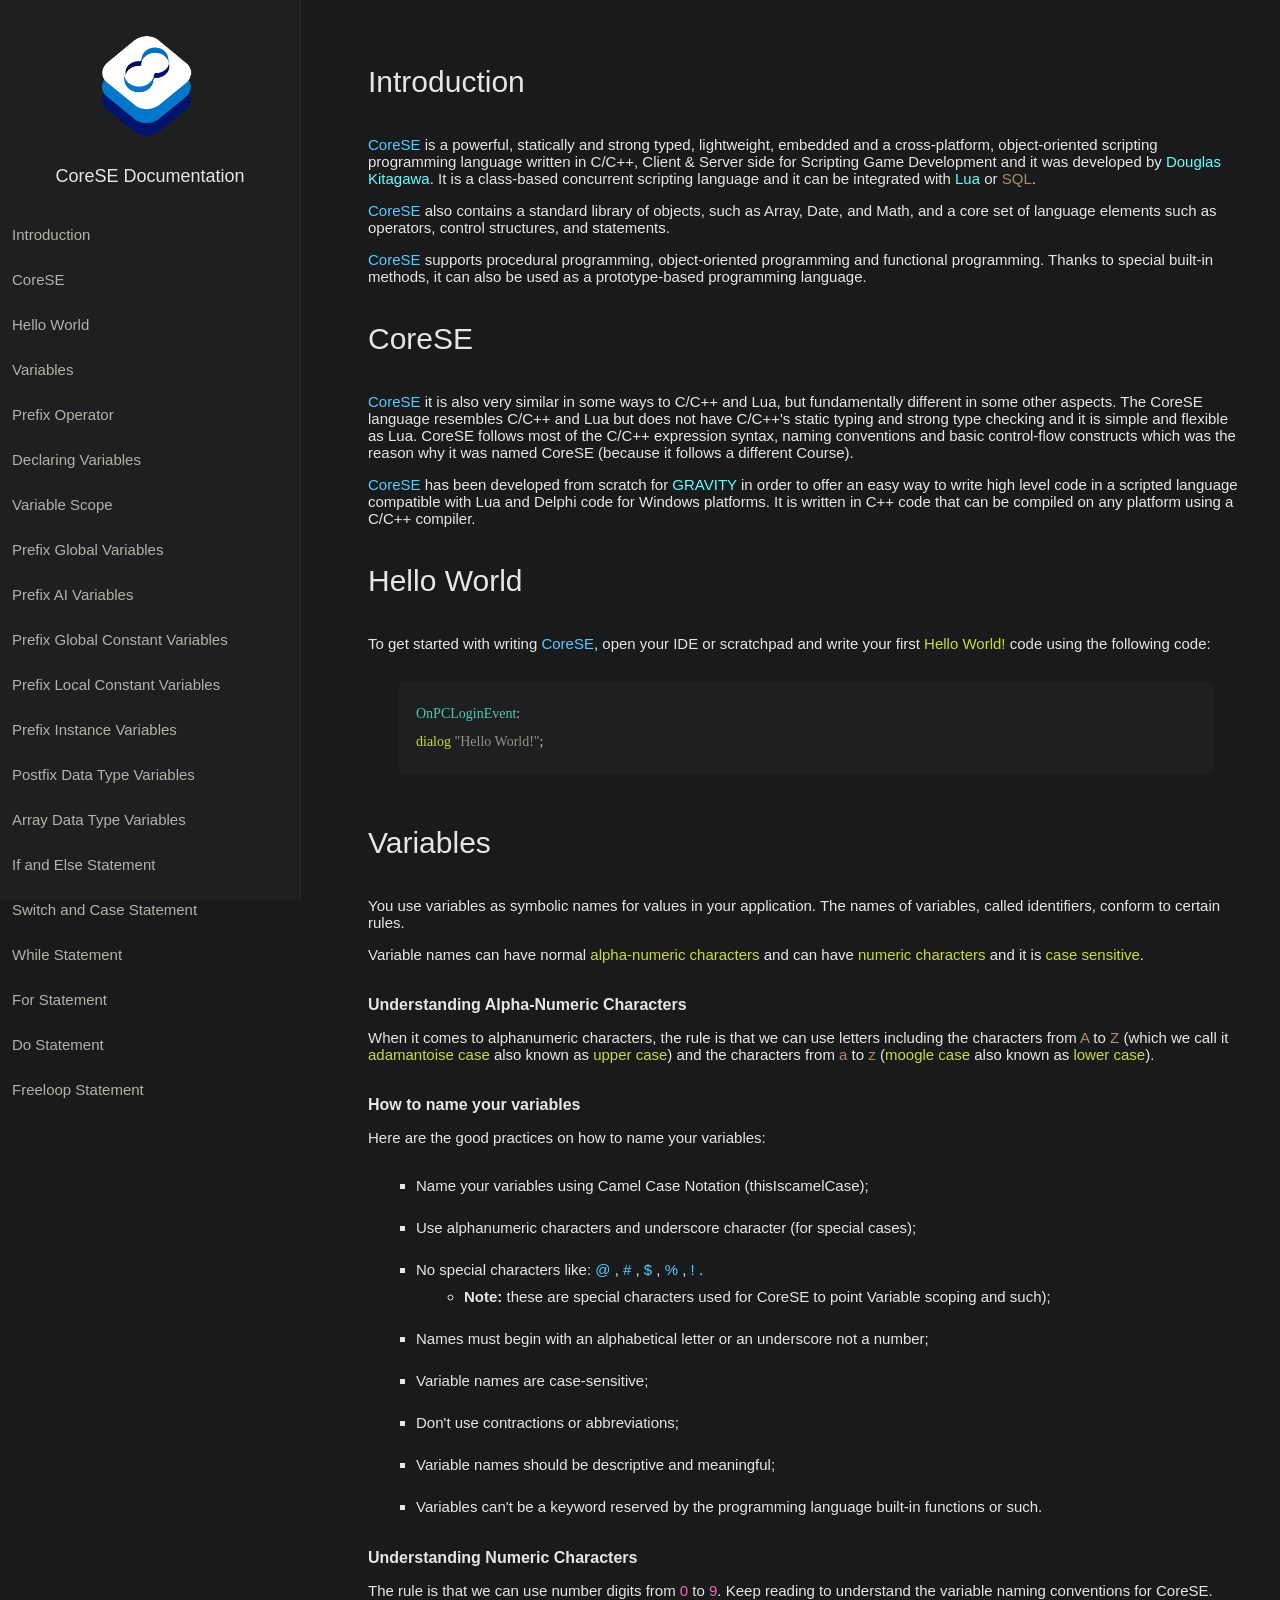
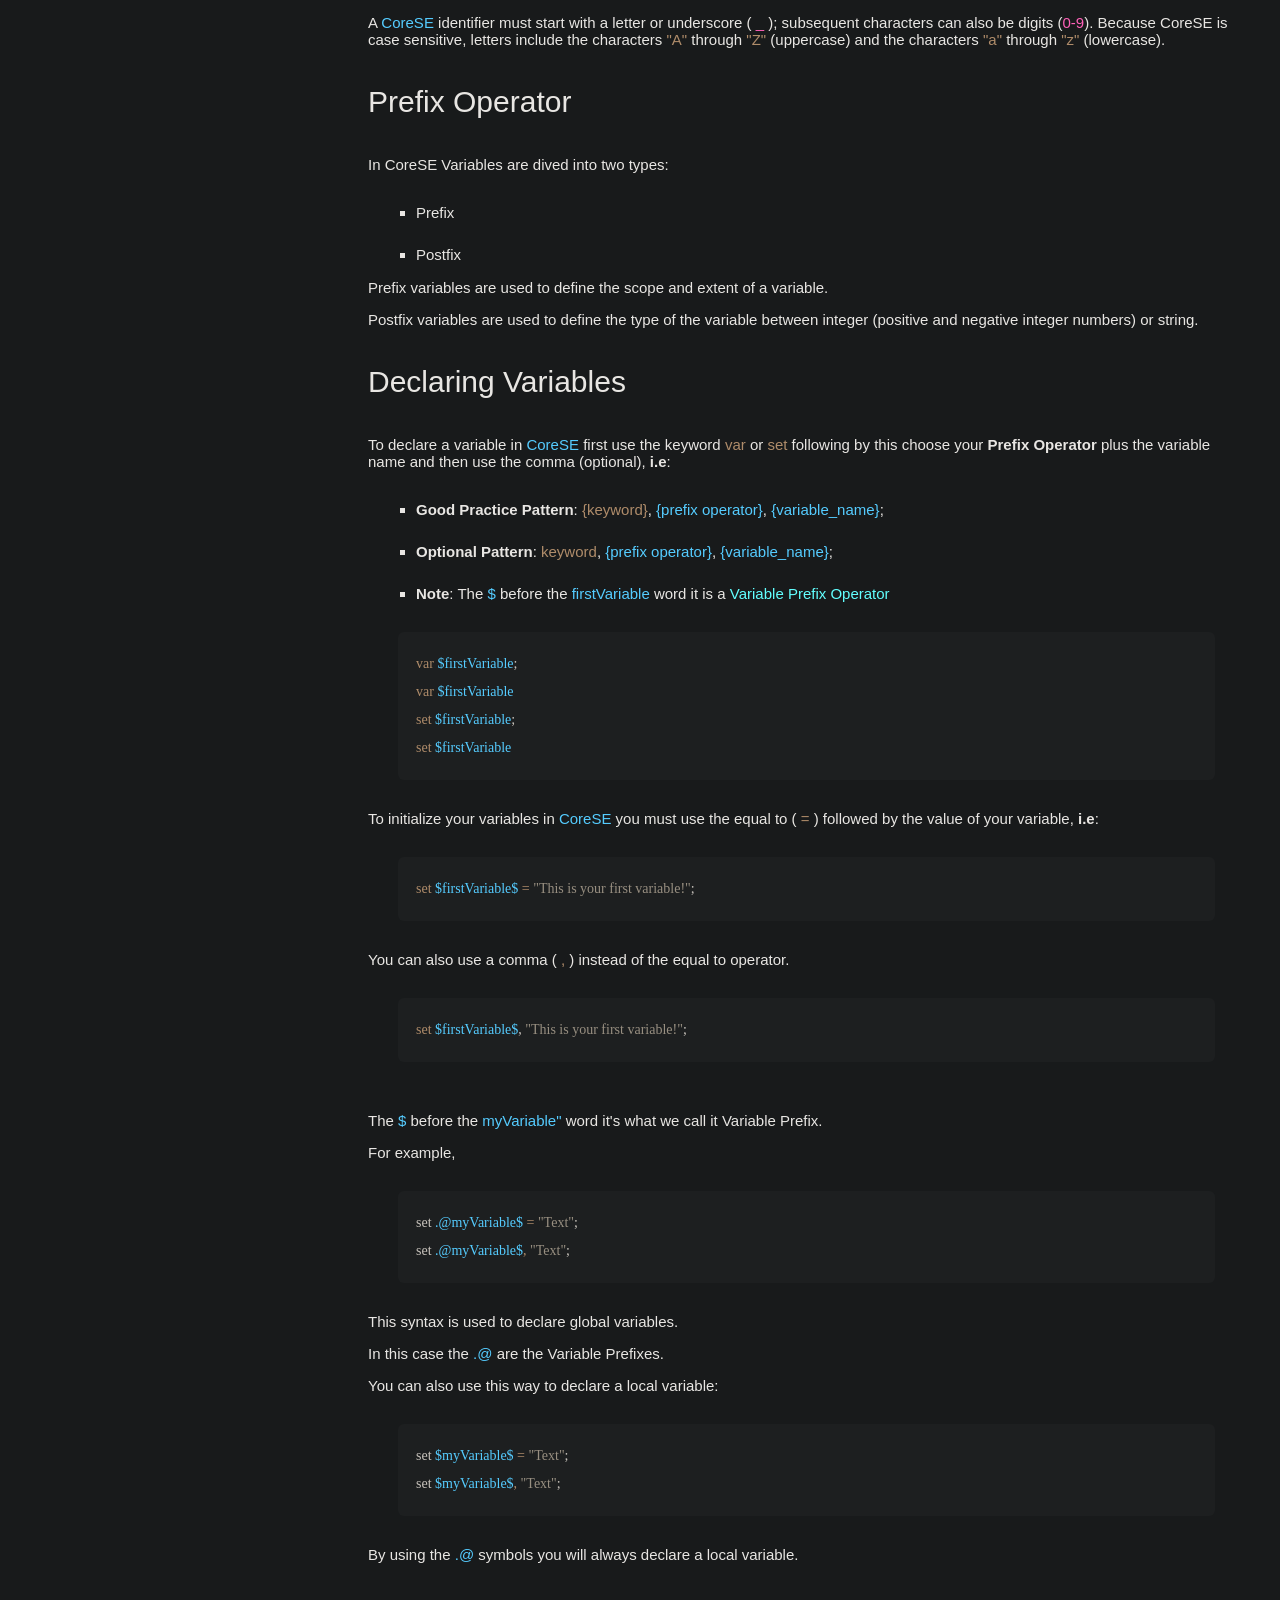
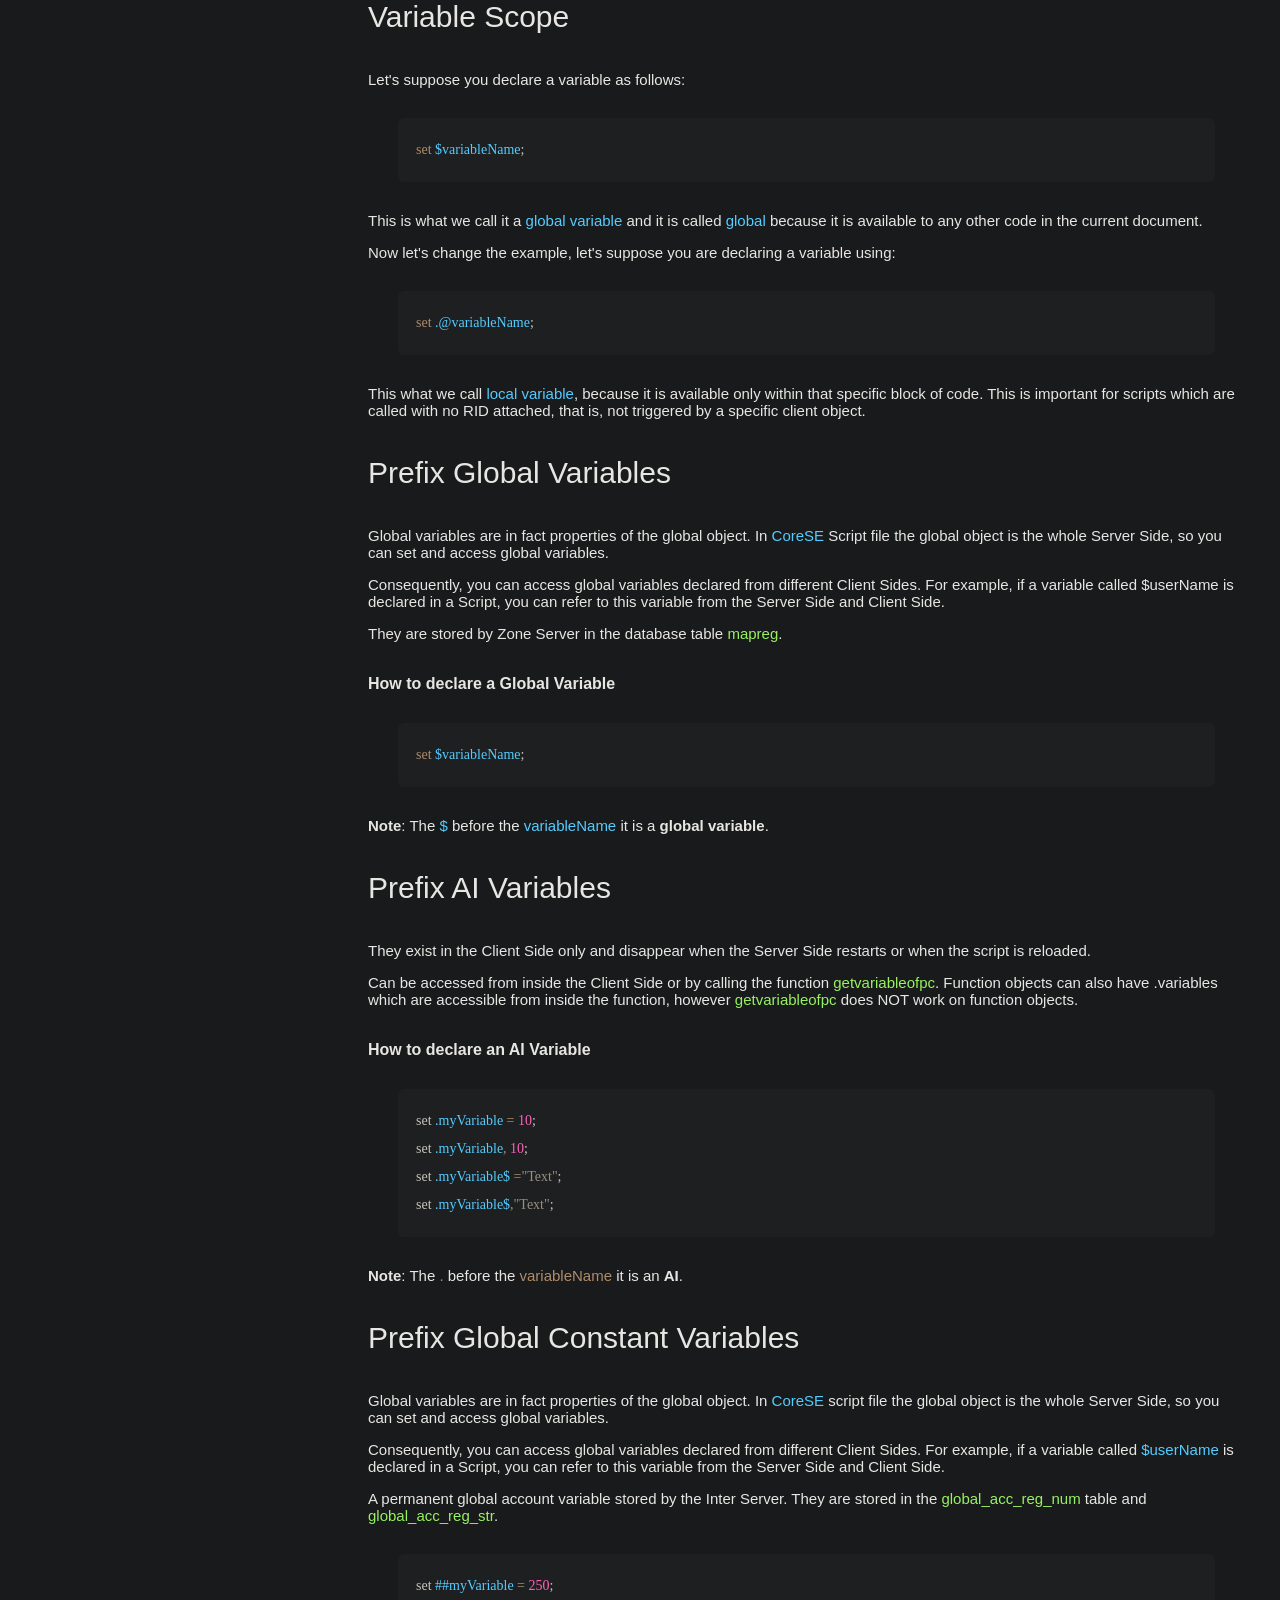
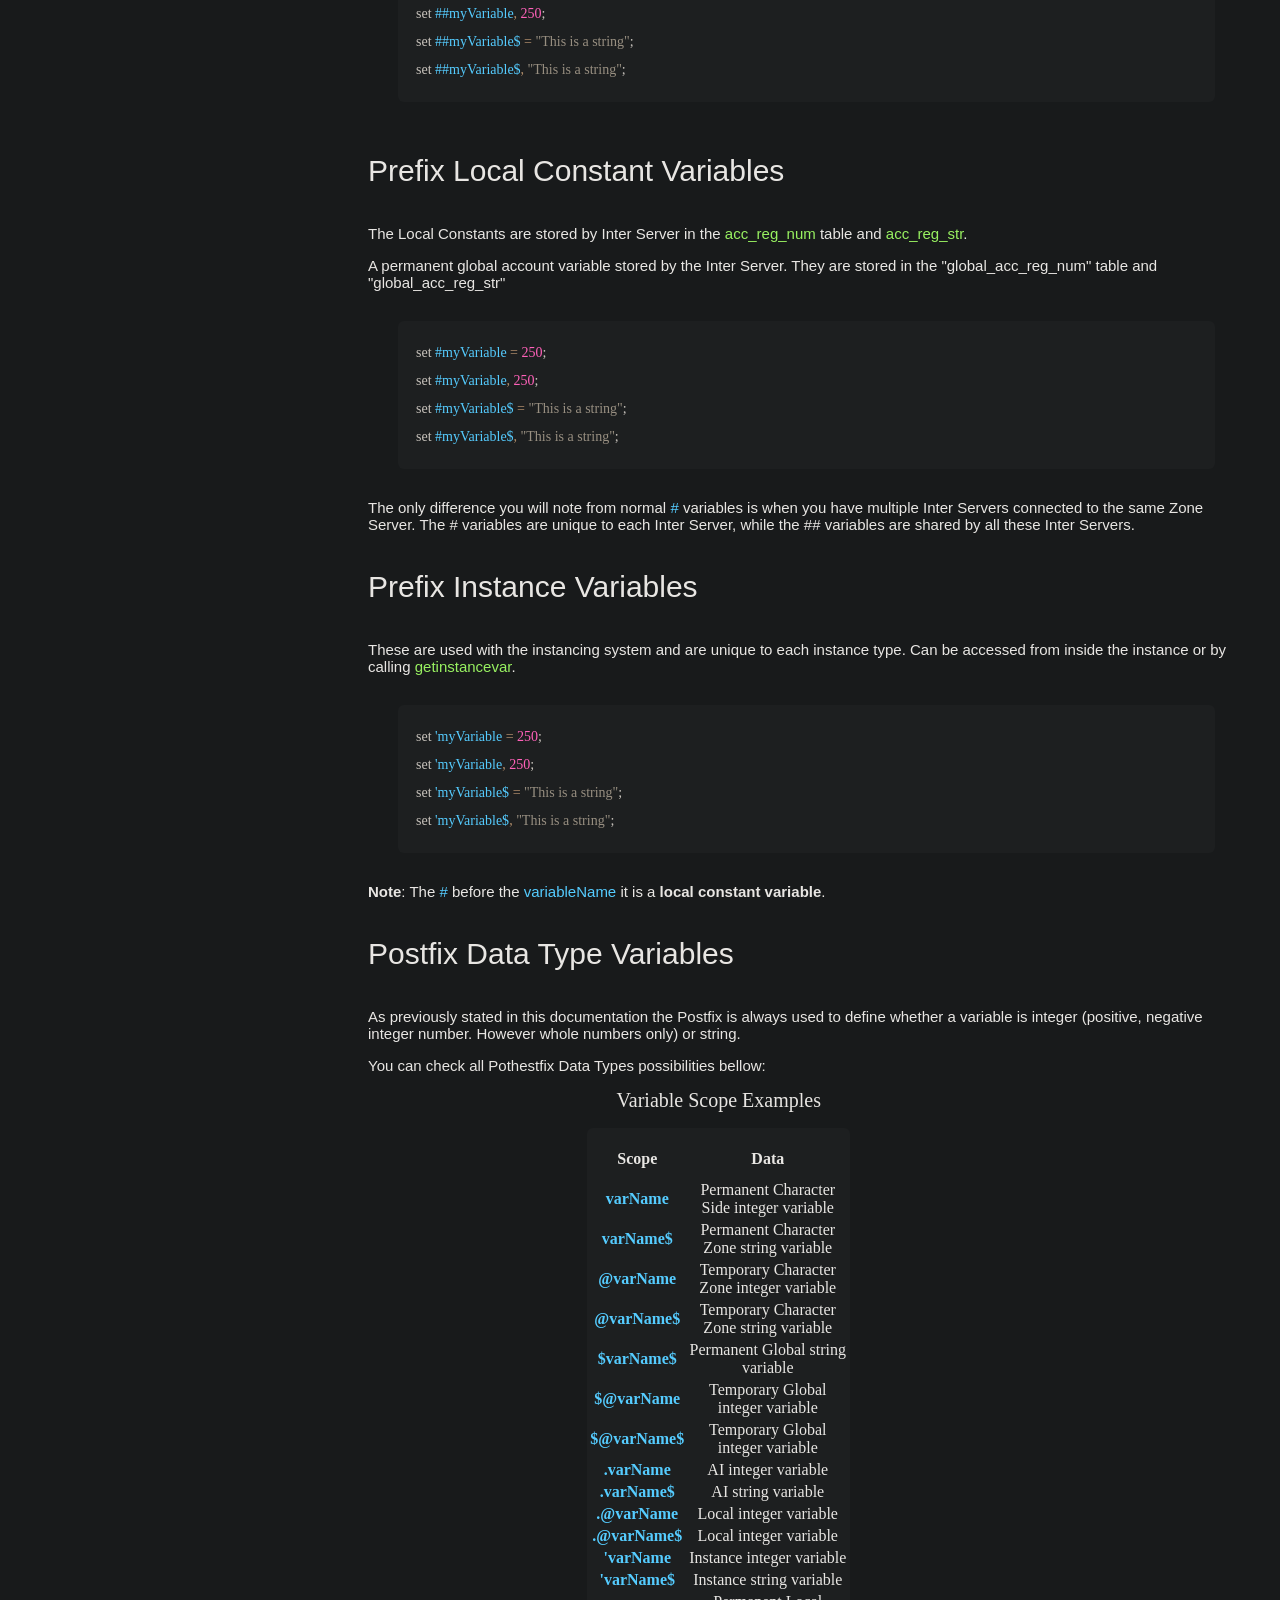
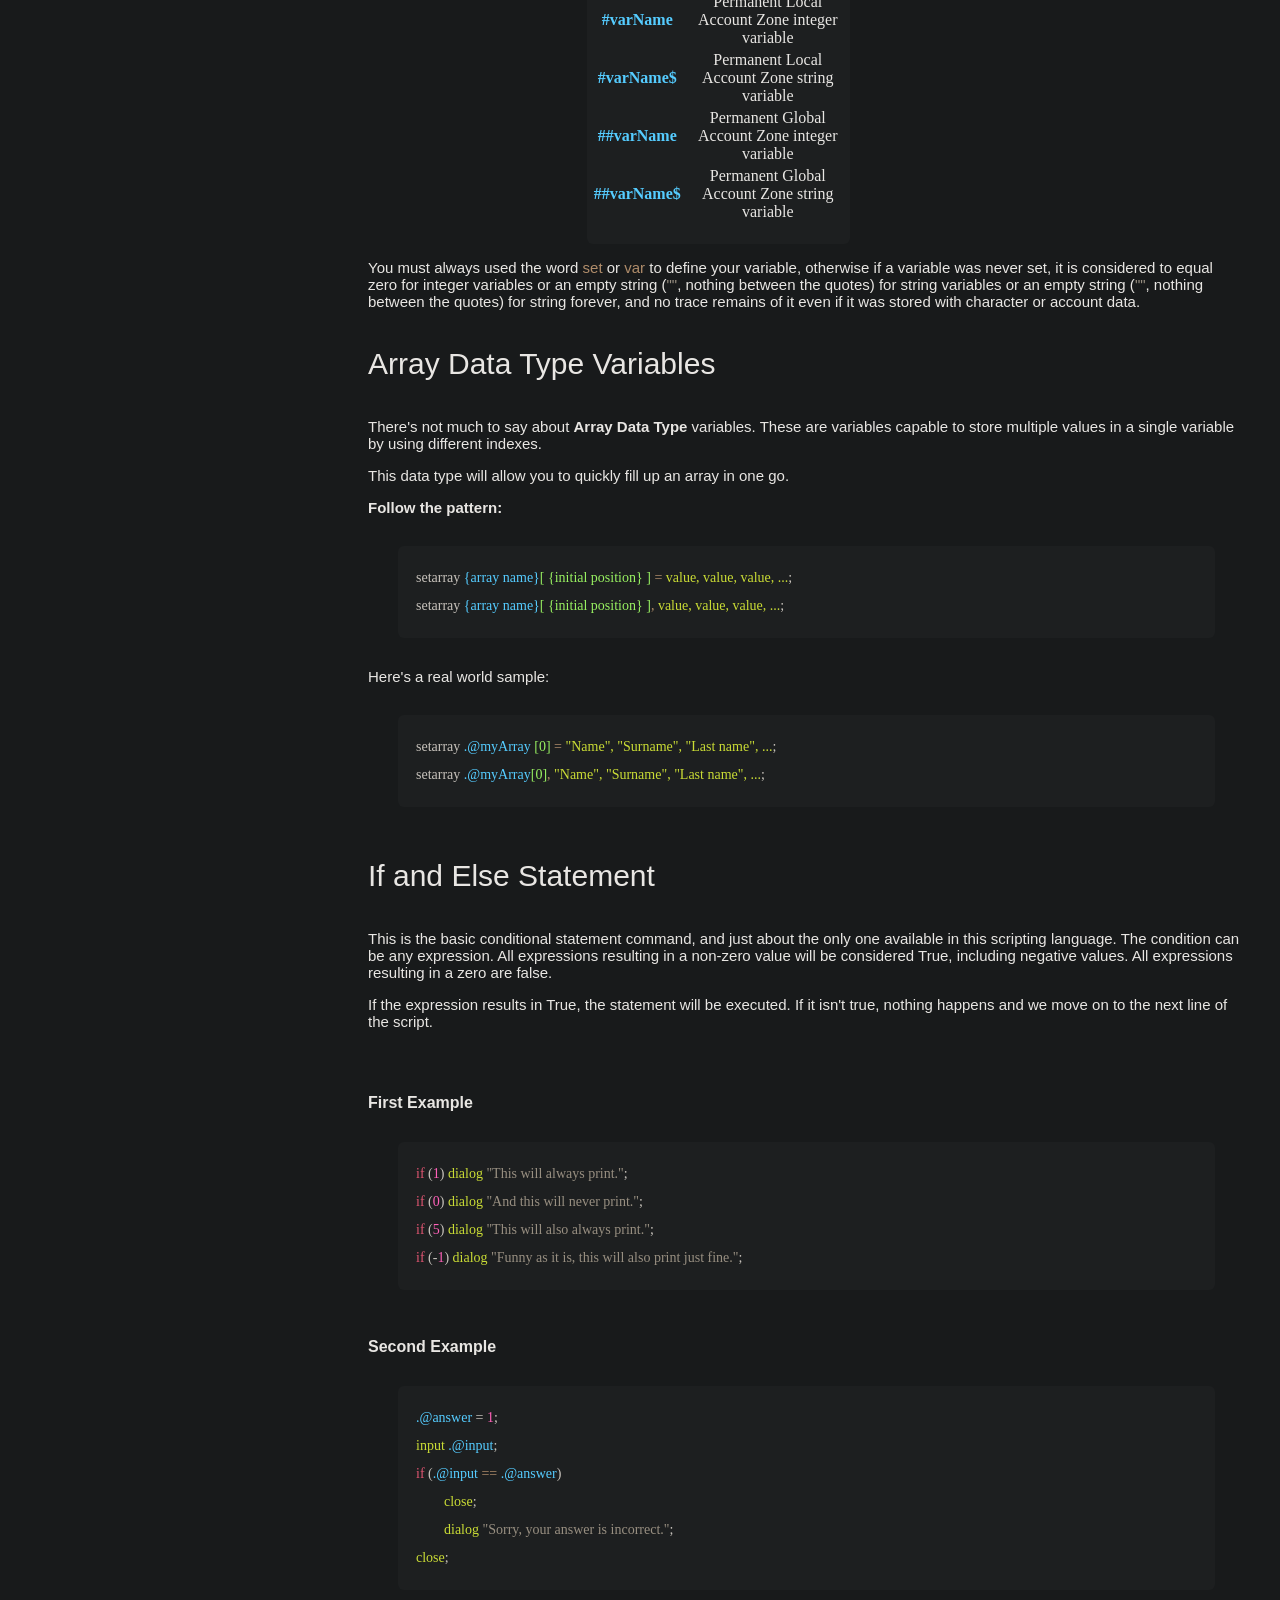
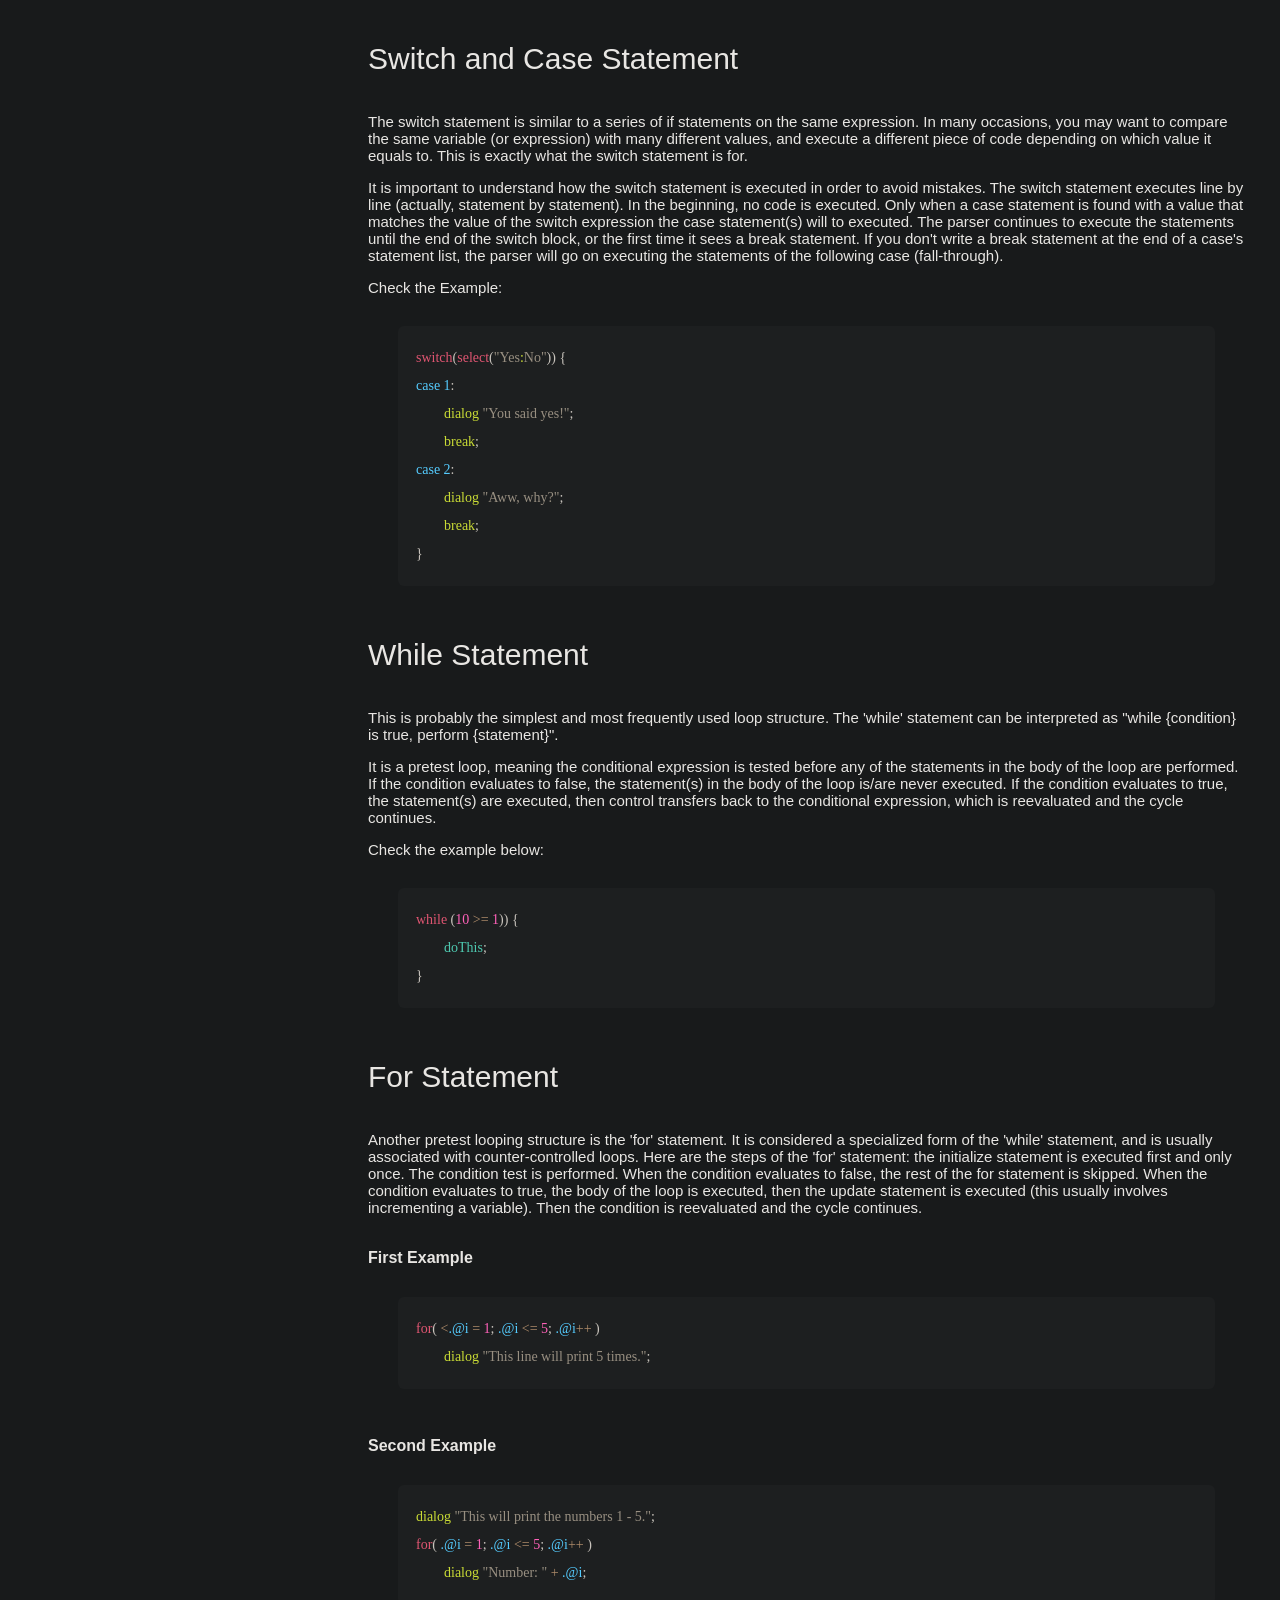
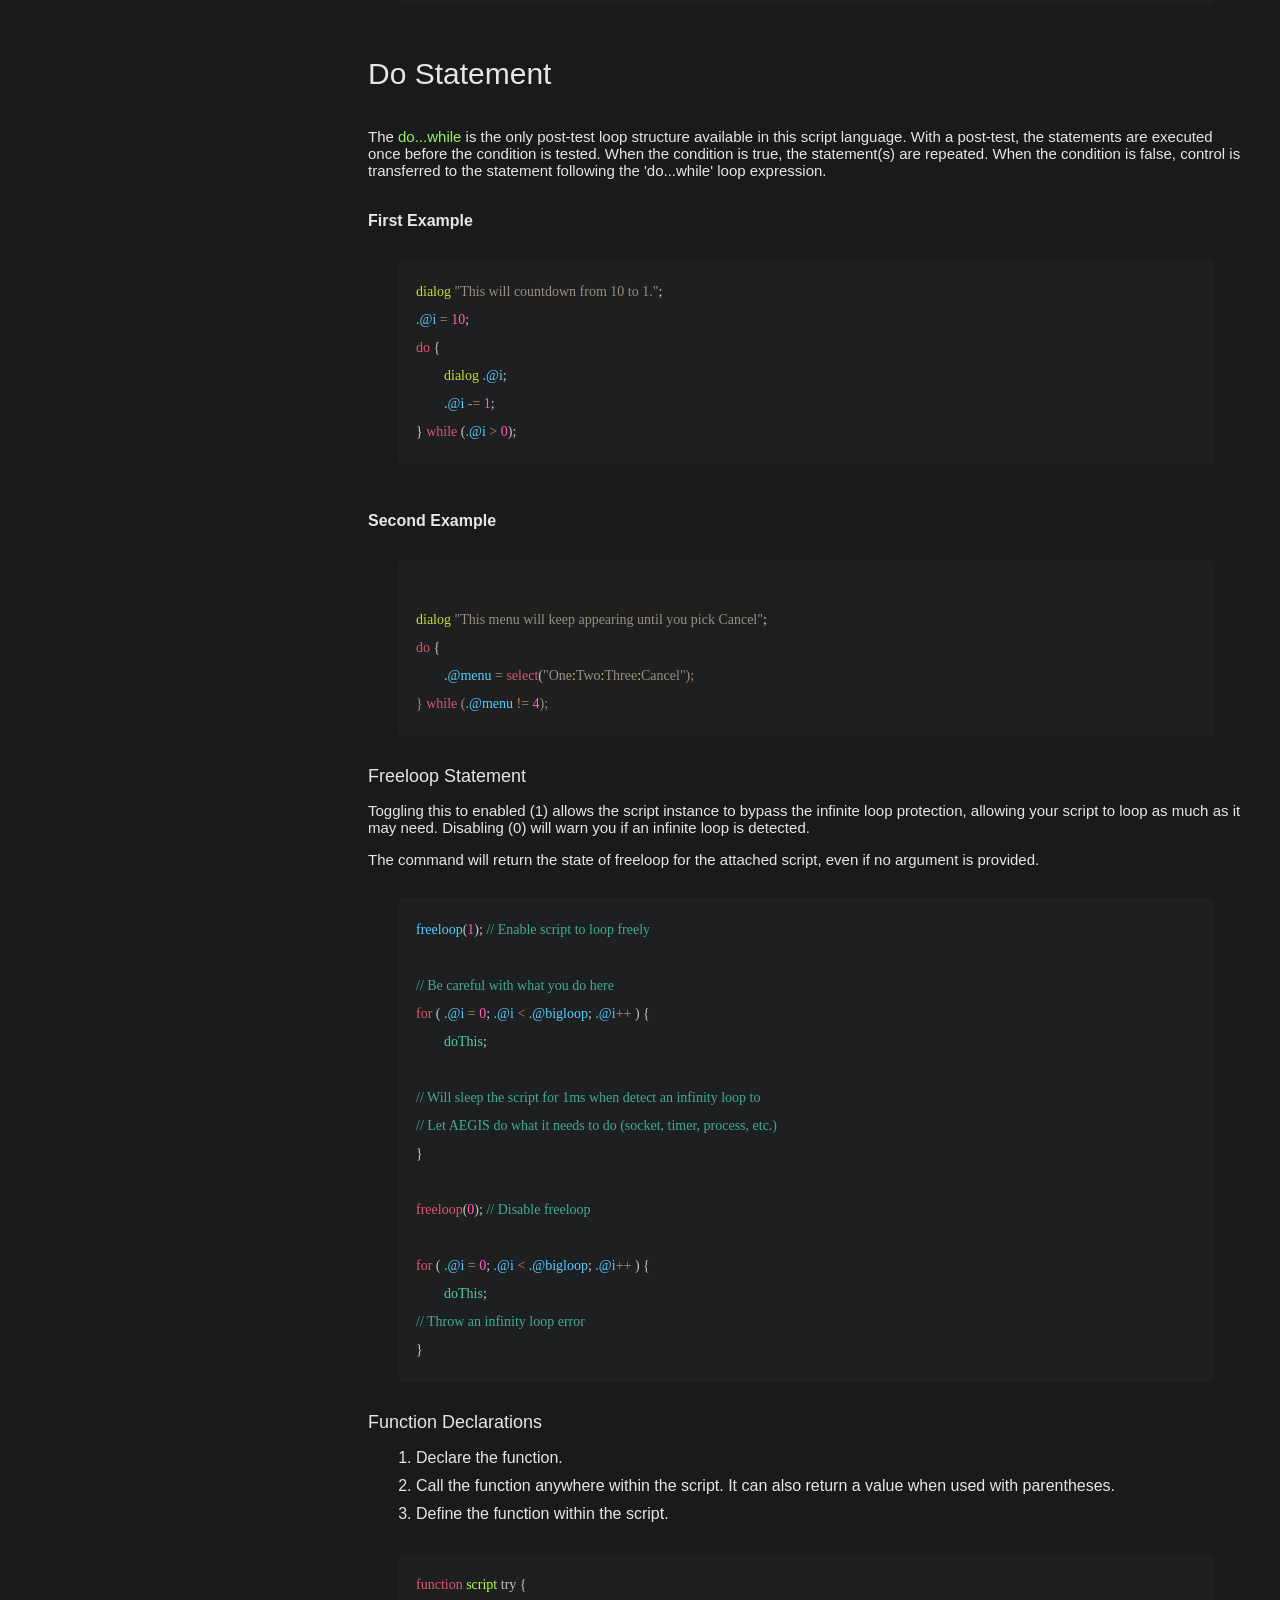
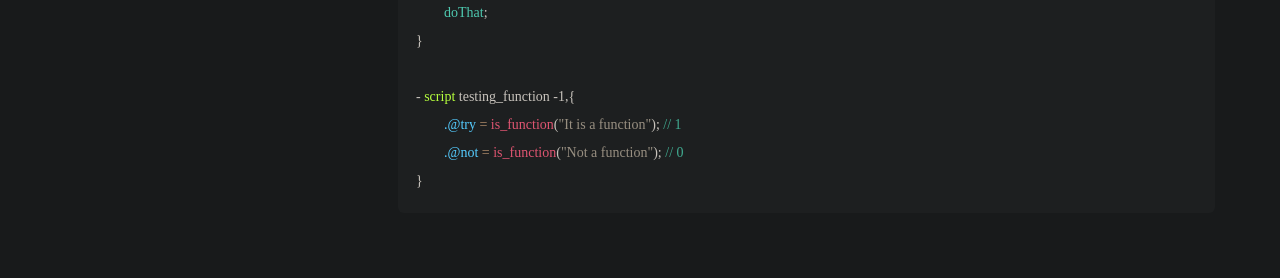
==== index.html @ 4e692e36 "Add Documentation Page" ====
<!DOCTYPE html>
<!--
  Credits for the first Template Idea: freeCodeCamp.org
  Credits for the content, styling and additional content: sdkitagawa
 -->
<html lang="en">
<head>
  <meta charset="utf-8" />
  <meta name="viewport" content="width=device-width, initial-scale=1.0" />
  <link rel="stylesheet" href="css/styles.css" />
  <link rel="icon" type="image/png" href="./web_assets/icon/favicon.png" />
  <title>Aegis Core Documentation</title>
</head>
<body>
  <aside>
    <nav id="navbar">
      <img src="./web_assets/images/logo.png" class="header-image">
      <header>CoreSE Documentation</header>
      <ul>
        <li><a class="nav-link" href="#Introduction">Introduction</a></li>
        <li><a class="nav-link" href="#CoreSE">CoreSE</a></li>
        <li><a class="nav-link" href="#Hello_World">Hello World</a></li>
        <li><a class="nav-link" href="#Variables">Variables</a></li>
        <li><a class="nav-link" href="#Prefix_Operator">Prefix Operator</a></li>
        <li><a class="nav-link" href="#Declaring_Variables">Declaring Variables</a></li>
        <li><a class="nav-link" href="#Variable_Scope">Variable Scope</a></li>
        <li><a class="nav-link" href="#Prefix_Global_Variables">Prefix Global Variables</a></li>
        <li><a class="nav-link" href="#Prefix_AI_Variables">Prefix AI Variables</a></li>
        <li><a class="nav-link" href="#Prefix_Global_Constant_Variables">Prefix Global Constant Variables</a></li>
        <li><a class="nav-link" href="#Prefix_Local_Constant_Variables">Prefix Local Constant Variables</a></li>
        <li><a class="nav-link" href="#Prefix_Instance_Variables">Prefix Instance Variables</a></li>
        <li><a class="nav-link" href="#Postfix_Data_Type_Variables">Postfix Data Type Variables</a></li>
        <li><a class="nav-link" href="#Array_Data_Type_Variables">Array Data Type Variables</a></li>
        <li><a class="nav-link" href="#If_and_Else_Statement">If and Else Statement</a></li>
        <li><a class="nav-link" href="#Switch_and_Case_Statement">Switch and Case Statement</a></li>
        <li><a class="nav-link" href="#While_Statement">While Statement</a></li>
        <li><a class="nav-link" href="#For_Statement">For Statement</a></li>
        <li><a class="nav-link" href="#Do_Statement">Do Statement</a></li>
        <li><a class="nav-link" href="#Freeloop_Statement">Freeloop Statement</a></li>
        <li><a class="nav-link" href="#Function_Declarations">Function Declarations</a></li>
      </ul>
    </nav>
  </aside>
  <section id="Introduction"></section>
  <main id="main-doc">
    <section class="main-section" id="Introduction">
      <header class="header-control">Introduction</header>
      <p><span class="code-scope">CoreSE</span> is a powerful, statically and strong typed, lightweight, embedded and a cross-platform, object-oriented scripting programming language written in C/C++, Client & Server side for Scripting Game Development and it was developed by <a href="https://github.com/sdkitagawa" target="_blank">Douglas Kitagawa</a>. It is a class-based concurrent scripting language and it can be integrated with <a href="https://github.com/lua/lua">Lua</a> or <span class="code-common">SQL</span>.</p>
      <p><span class="code-scope">CoreSE</span> also contains a standard library of objects, such as Array, Date, and Math, and a core set of language elements such as operators, control structures, and statements.</p>
      <p><span class="code-scope">CoreSE</span> supports procedural programming, object-oriented programming and functional programming. Thanks to special built-in methods, it can also be used as a prototype-based programming language.</p>
    </section>
    <section class="main-section" id="CoreSE">
      <header class="header-control">CoreSE</header>
      <p><span class="code-scope">CoreSE</span> it is also very similar in some ways to C/C++ and Lua, but fundamentally different in some other aspects. The CoreSE language resembles C/C++ and Lua but does not have C/C++'s static typing and strong type checking and it is simple and flexible as Lua. CoreSE follows most of the C/C++ expression syntax, naming conventions and basic control-flow constructs which was the reason why it was named CoreSE (because it follows a different Course).</p>
      <p><span class="code-scope">CoreSE</span> has been developed from scratch for <a href="https://www.gravity.co.kr/" target="_blank">GRAVITY</a> in order to offer an easy way to write high level code in a scripted language compatible with Lua and Delphi code for Windows platforms. It is written in C++ code that can be compiled on any platform using a C/C++ compiler.</p>
    </section>
    <section class="main-section" id="Hello_World">
      <header class="header-control">Hello World</header>
      <p>To get started with writing <span class="code-scope">CoreSE</span>, open your IDE or scratchpad and write your first <span class="code-array-position">Hello World!</span> code using the following code:</p>

      <code><span class="code-event">OnPCLoginEvent</span>:
        <span class="code-array-position">dialog</span> <span class="code-string">"Hello World!"</span><span class="code-keyword">;</span>
      </code>

    </section>
    <section class="main-section" id="Variables">
      <header class="header-control">Variables</header>
      <p>You use variables as symbolic names for values in your application. The names of variables, called identifiers, conform to certain rules.</p>
      <p>Variable names can have normal <span class="code-array-position">alpha-numeric characters</span> and can have <span class="code-array-position">numeric characters</span> and it is <span class="code-array-position">case sensitive</span>.</p>

      <h1>Understanding Alpha-Numeric Characters</h1>
      <p>When it comes to alphanumeric characters, the rule is that we can use letters including the characters from <span class="code-common">A</span> to <span class="code-common">Z</span> (which we call it <span class="code-array-position">adamantoise case</span> also known as <span class="code-array-position">upper case</span>) and the characters from <span class="code-common">a</span> to <span class="code-common">z</span> (<span class="code-array-position">moogle case</span> also known as <span class="code-array-position">lower case</span>).</p>

      <h1>How to name your variables</h1>
      <p>Here are the good practices on how to name your variables:</p>
      <ul class="good-practices-list">
        <li>Name your variables using Camel Case Notation (thisIscamelCase);</li>
        <li>Use alphanumeric characters and underscore character (for special cases);</li>
        <li>No special characters like: <span class="code-scope">@</span> , <span class="code-scope">#</span> , <span class="code-scope">$</span> , <span class="code-scope">%</span> , <span class="code-scope">!</span> .
        <ul>
          <li>
            <b>Note:</b> these are special characters used for CoreSE to point Variable scoping and such);
          </li>
        </ul>
        <li>Names must begin with an alphabetical letter or an underscore not a number;</li>
        <li>Variable names are case-sensitive;</li>
        <li>Don't use contractions or abbreviations;</li>
        <li>Variable names should be descriptive and meaningful;</li>
        <li>Variables can't be a keyword reserved by the programming language built-in functions or such.</li>
      </ul>

      <h1>Understanding Numeric Characters</h1>
      <p>The rule is that we can use number digits from <span class="code-number">0</span> to <span class="code-number">9</span>. Keep reading to understand the variable naming conventions for CoreSE.</p>

      <p>A <span class="code-scope">CoreSE</span> identifier must start with a letter or underscore (<span class="code-number"> _ </span>); subsequent characters can also be digits (<span class="code-number">0-9</span>). Because CoreSE is case sensitive, letters include the characters <span class="code-common">"A"</span> through <span class="code-common">"Z"</span> (uppercase) and the characters <span class="code-common">"a"</span> through <span class="code-common">"z"</span> (lowercase).</p>
    </section>
      <section class="main-section" id="Prefix_Operator">
      <header class="header-control">Prefix Operator</header>
      <p>In CoreSE Variables are dived into two types:</p>
      <ul class="good-practices-list">
        <li>Prefix</li>
        <li>Postfix</li>
      </ul>
      <p>Prefix variables are used to define the scope and extent of a variable.</p>
      <p>Postfix variables are used to define the type of the variable between integer (positive and negative integer numbers) or string.</p>
    </section>
    <section class="main-section" id="Declaring_Variables">
      <header class="header-control">Declaring Variables</header>
      <p>To declare a variable in <span class="code-scope">CoreSE</span> first use the keyword <span class="code-common">var</span> or <span class="code-common">set</span> following by this choose your <b>Prefix Operator</b> plus the variable name and then use the comma (optional), <b>i.e</b>:</p>

      <ul class="good-practices-list">
        <li><b>Good Practice Pattern</b>: <span class="code-common">{keyword}</span>, <span class="code-scope">{prefix operator}</span>, <span class="code-scope">{variable_name}</span>;<br /></li>
        <li><b>Optional Pattern</b>: <span class="code-common">keyword</span>, <span class="code-scope">{prefix operator}</span>, <span class="code-scope">{variable_name}</span>;</li>
        <li><b>Note</b>: The <span class="code-scope">$</span> before the <span class="code-scope">firstVariable</span> word it is a <a href="#Prefix_Operator">Variable Prefix Operator</a></li>
      </ul>

      <code><span class="code-common">var</span> <span class="code-scope">$firstVariable</span>;
        <span class="code-common">var</span> <span class="code-scope">$firstVariable</span>
        <span class="code-common">set</span> <span class="code-scope">$firstVariable</span>;
        <span class="code-common">set</span> <span class="code-scope">$firstVariable</span>
      </code>

      <p>To initialize your variables in <span class="code-scope">CoreSE</span> you must use the equal to (<span class="code-common"> = </span>) followed by the value of your variable, <b>i.e</b>:</p>

      <code><span class="code-common">set</span> <span class="code-scope">$firstVariable$</span> <span class="code-common">=</span> <span class="code-string">"This is your first variable!"</span>;
      </code>

      <p>You can also use a comma (<span class="code-common"> , </span>) instead of the equal to operator.</p>

      <code><span class="code-common">set</span> <span class="code-scope">$firstVariable$</span>, <span class="code-string">"This is your first variable!"</span>;
      </code>

      <p class="p-padding">The <span class="code-scope">$</span> before the <span class="code-scope">myVariable"</span> word it's what we call it Variable Prefix.</p>
      <p>For example,</p>

      <code><span class="code-keyword">set</span> <span class="code-scope">.@myVariable$</span> <span class="code-common">=</span> <span class="code-string">"Text"</span><span class="code-keyword">;</span>
        <span class="code-keyword">set</span> <span class="code-scope">.@myVariable$</span><span class="code-common">,</span> <span class="code-string">"Text"</span><span class="code-keyword">;</span>
      </code>

      <p>This syntax is used to declare global variables.</p>
      <p>In this case the <span class="code-scope">.@</span> are the Variable Prefixes.</p>
      <p>You can also use this way to declare a local variable:</p>

      <code><span class="code-keyword">set</span> <span class="code-scope">$myVariable$</span> <span class="code-common">=</span> <span class="code-string">"Text"</span><span class="code-keyword">;</span>
        <span class="code-keyword">set</span> <span class="code-scope">$myVariable$</span><span class="code-common">,</span> <span class="code-string">"Text"</span><span class="code-keyword">;</span>
      </code>

      <p>By using the <span class="code-scope">.@</span> symbols you will always declare a local variable.</p>
    </section>
    <section class="main-section" id="Variable_Scope">
      <header class="header-control">Variable Scope</header>
      <p>Let's suppose you declare a variable as follows:</p>

      <code><span class="code-common">set</span> <span class="code-scope">$variableName</span>;
      </code>

      <p>This is what we call it a <span class="code-scope">global variable</span> and it is called <span class="code-scope">global</span> because it is available to any other code in the current document.</p>
      <p>Now let's change the example, let's suppose you are declaring a variable using:</p>

      <code><span class="code-common">set</span> <span class="code-scope">.@variableName</span>;
      </code>

      <p>This what we call <span class="code-scope">local variable</span>, because it is available only within that specific block of code. This is important for scripts which are called with no RID attached, that is, not triggered by a specific client object.</p>

    </section>
    <section class="main-section" id="Prefix_Global_Variables">
      <header class="header-control">Prefix Global Variables</header>
      <p>Global variables are in fact properties of the global object. In <span class="code-scope">CoreSE</span> Script file the global object is the whole Server Side, so you can set and access global variables.</p>
      <p>Consequently, you can access global variables declared from different Client Sides. For example, if a variable called $userName is declared in a Script, you can refer to this variable from the Server Side and Client Side.</p>
      <p>They are stored by Zone Server in the database table <span class="code-array">mapreg</span>.</p>

      <h1>How to declare a Global Variable</h1>
      <code><span class="code-common">set</span> <span class="code-scope">$variableName</span>;
      </code>

      <p><b>Note</b>: The <span class="code-scope">$</span> before the <span class="code-scope">variableName</span> it is a <b>global variable</b>.</p>

    </section>
    <section class="main-section" id="Prefix_AI_Variables">
      <header class="header-control">Prefix AI Variables</header>
      <p>They exist in the Client Side only and disappear when the Server Side restarts or when the script is reloaded.</p>
      <p>Can be accessed from inside the Client Side or by calling the function <span class="code-array">getvariableofpc</span>. Function objects can also have .variables which are accessible from inside the function, however <span class="code-array">getvariableofpc</span> does NOT work on function objects.</p>

      <h1>How to declare an AI Variable</h1>

      <code><span class="code-keyword">set</span> <span class="code-scope">.myVariable</span> <span class="code-common">=</span> <span class="code-number">10</span><span class="code-keyword">;</span>
        <span class="code-keyword">set</span> <span class="code-scope">.myVariable</span><span class="code-common">,</span> <span class="code-number">10</span><span class="code-keyword">;</span>
        <span class="code-keyword">set</span> <span class="code-scope">.myVariable$</span> <span class="code-common">=</span><span class="code-string">"Text"</span><span class="code-keyword">;</span>
        <span class="code-keyword">set</span> <span class="code-scope">.myVariable$</span><span class="code-common">,</span><span class="code-string">"Text"</span><span class="code-keyword">;</span>
      </code>

      <p><b>Note</b>: The <span class="code-common">.</span> before the <span class="code-common">variableName</span> it is an <b>AI</b>.</p>

    </section>
    <section class="main-section" id="Prefix_Global_Constant_Variables">
      <header class="header-control">Prefix Global Constant Variables</header>
      <p>Global variables are in fact properties of the global object. In <span class="code-scope">CoreSE</span> script file the global object is the whole Server Side, so you can set and access global variables.</p>
      <p>Consequently, you can access global variables declared from different Client Sides. For example, if a variable called <span class="code-scope">$userName</span> is declared in a Script, you can refer to this variable from the Server Side and Client Side.</p>
      <p>A permanent global account variable stored by the Inter Server. They are stored in the <span class="code-array">global_acc_reg_num</span> table and <span class="code-array">global_acc_reg_str</span>.</p>

      <code><span class="code-keyword">set</span> <span class="code-scope">##myVariable</span> <span class="code-common">=</span> <span class="code-number">250</span><span class="code-keyword">;</span>
        <span class="code-keyword">set</span> <span class="code-scope">##myVariable</span><span class="code-common">,</span> <span class="code-number">250</span><span class="code-keyword">;</span>
        <span class="code-keyword">set</span> <span class="code-scope">##myVariable$</span> <span class="code-common">=</span> <span class="code-string">"This is a string"</span><span class="code-keyword">;</span>
        <span class="code-keyword">set</span> <span class="code-scope">##myVariable$</span><span class="code-common">,</span> <span class="code-string">"This is a string"</span><span class="code-keyword">;</span>
      </code>

    </section>
    <section class="main-section" id="Prefix_Local_Constant_Variables">
      <header class="header-control">Prefix Local Constant Variables</header>
      <p>The Local Constants are stored by Inter Server in the <span class="code-array">acc_reg_num</span> table and <span class="code-array">acc_reg_str</span>.</p>
      <p>A permanent global account variable stored by the Inter Server. They are stored in the "global_acc_reg_num" table and "global_acc_reg_str"</p>

      <code><span class="code-keyword">set</span> <span class="code-scope">#myVariable</span> <span class="code-common">=</span> <span class="code-number">250</span><span class="code-keyword">;</span>
        <span class="code-keyword">set</span> <span class="code-scope">#myVariable</span><span class="code-common">,</span> <span class="code-number">250</span><span class="code-keyword">;</span>
        <span class="code-keyword">set</span> <span class="code-scope">#myVariable$</span> <span class="code-common">=</span> <span class="code-string">"This is a string"</span><span class="code-keyword">;</span>
        <span class="code-keyword">set</span> <span class="code-scope">#myVariable$</span><span class="code-common">,</span> <span class="code-string">"This is a string"</span><span class="code-keyword">;</span>
      </code>

      <p>The only difference you will note from normal <span class="code-scope">#</span> variables is when you have multiple Inter Servers connected to the same Zone Server. The # variables are unique to each Inter Server, while the ## variables are shared by all these Inter Servers.</p>
    </section>
    <section class="main-section" id="Prefix_Instance_Variables">
      <header class="header-control">Prefix Instance Variables</header>
      <p>These are used with the instancing system and are unique to each instance type. Can be accessed from inside the instance or by calling <span class="code-array">getinstancevar</span>.</p>

      <code><span class="code-keyword">set</span> <span class="code-scope">'myVariable</span> <span class="code-common">=</span> <span class="code-number">250</span><span class="code-keyword">;</span>
        <span class="code-keyword">set</span> <span class="code-scope">'myVariable</span><span class="code-common">,</span> <span class="code-number">250</span><span class="code-keyword">;</span>
        <span class="code-keyword">set</span> <span class="code-scope">'myVariable$</span> <span class="code-common">=</span> <span class="code-string">"This is a string"</span><span class="code-keyword">;</span>
        <span class="code-keyword">set</span> <span class="code-scope">'myVariable$</span><span class="code-common">,</span> <span class="code-string">"This is a string"</span><span class="code-keyword">;</span>
      </code>

      <p><b>Note</b>: The <span class="code-scope">#</span> before the <span class="code-scope">variableName</span> it is a <b>local constant variable</b>.</p>
    </section>
    <section class="main-section" id="Postfix_Data_Type_Variables">
      <header class="header-control">Postfix Data Type Variables</header>
      <p>As previously stated in this documentation the Postfix is always used to define whether a variable is integer (positive, negative integer number. However whole numbers only) or string.</p>
      <p>You can check all  Pothestfix Data Types possibilities bellow:</p>

          <table>
            <caption>Variable Scope Examples</caption>
            <thead>
            </thead>
            <tbody>
              <tr class="t-description">
                <th class="t-scope">Scope</th>
                <th class="t-data">Data</th>
              </tr>
              <tr class="t-description">
                <th><span class="code-scope">varName</span></span></th>
                <td>Permanent Character Side integer variable</td>
              </tr>
              <tr class="t-description">
                <th><span class="code-scope">varName$</span></span></th>
                <td>Permanent Character Zone string variable</td>
              </tr>
              <tr class="t-description">
                <th><span class="code-scope">@varName</span></th>
                <td>Temporary Character Zone integer variable</td>
              </tr>
              <tr class="t-description">
                <th><span class="code-scope">@varName$</span></th>
                <td>Temporary Character Zone string variable</td>
              </tr>
              <tr class="t-description">
                <th><span class="code-scope">$varName$</span></th>
                <td>Permanent Global string variable</td>
              </tr>
              <tr class="t-description">
                <th><span class="code-scope">$@varName</span></th>
                <td>Temporary Global integer variable</td>
              </tr>
              <tr class="t-description">
                <th><span class="code-scope">$@varName$</span></th>
                <td>Temporary Global integer variable</td>
              </tr>
              <tr class="t-description">
                <th><span class="code-scope">.varName</span></th>
                <td>AI integer variable</td>
              </tr>
              <tr class="t-description">
                <th><span class="code-scope">.varName$</span></th>
                <td>AI string variable</td>
              </tr>
              <tr class="t-description">
                <th><span class="code-scope">.@varName</span></th>
                <td>Local integer variable</td>
              </tr>
              <tr class="t-description">
                <th><span class="code-scope">.@varName$</span></th>
                <td>Local integer variable</td>
              </tr>
              <tr class="t-description">
                <th><span class="code-scope">'varName</span></th>
                <td>Instance integer variable</td>
              </tr>
              <tr class="t-description">
                <th><span class="code-scope">'varName$</span></th>
                <td>Instance string variable</td>
              </tr>
              <tr class="t-description">
                <th><span class="code-scope">#varName</span></th>
                <td>Permanent Local Account Zone integer variable</td>
              </tr>
              <tr class="t-description">
                <th><span class="code-scope">#varName$</span></th>
                <td>Permanent Local Account Zone string variable</td>
              </tr>
              <tr class="t-description">
                <th><span class="code-scope">##varName</span></th>
                <td>Permanent Global Account Zone integer variable</td>
              </tr>
              <tr class="t-description">
                <th><span class="code-scope">##varName$</span></th>
                <td>Permanent Global Account Zone string variable</td>
              </tr>
            </tbody>
          </table>

      <p>You must always used the word <span class="code-common">set</span> or <span class="code-common">var</span> to define your variable, otherwise if a variable was never set, it is considered to equal zero for integer variables or an empty string (<span class="code-string">""</span>, nothing between the quotes) for string variables or an empty string (<span class="code-string">""</span>, nothing between the quotes) for string forever, and no trace remains of it even if it was stored with character or account data.</p>

    </section>
    <section class="main-section" id="Array_Data_Type_Variables">
      <header class="header-control">Array Data Type Variables</header>
      <p>There's not much to say about <b>Array Data Type</b> variables. These are variables capable to store multiple values in a single variable by using different indexes.</p>
      <p>This data type will allow you to quickly fill up an array in one go.</p>
      <p><b>Follow the pattern:</b></p>

      <code><span class="code-keyword">setarray</span> <span class="code-scope">{array name}</span><span class="code-array">[ {initial position} ]</span></span> <span class="code-common">=</span> <span class="code-array-position">value, value, value, ...</span>;
        <span class="code-keyword">setarray</span> <span class="code-scope">{array name}</span><span class="code-array">[ {initial position} ]</span></span><span class="code-common">,</span> <span class="code-array-position">value, value, value, ...</span>;
      </code>

      <p>Here's a real world sample:</p>

      <code><span class="code-keyword">setarray</span> <span class="code-scope">.@myArray</span> <span class="code-array">[0]</span></span> <span class="code-common">=</span> <span class="code-array-position">"Name", "Surname", "Last name", ...</span>;
        <span class="code-keyword">setarray</span> <span class="code-scope">.@myArray</span><span class="code-array">[0]</span></span><span class="code-common">,</span> <span class="code-array-position">"Name", "Surname", "Last name", ...</span>;
      </code>

    </section>
    <section class="main-section" id="If_and_Else_Statement">
      <header class="header-control">If and Else Statement</header>
      <p>This is the basic conditional statement command, and just about the only one available in this scripting language. The condition can be any expression. All expressions resulting in a non-zero value will be considered True, including negative values. All expressions resulting in a zero are false.</p>
      <p>If the expression results in True, the statement will be executed. If it isn't true, nothing happens and we move on to the next line of the script.</p>
    <br />

    <h1>First Example</h1>
      <code><span class="code-function">if</span> <span class="code-keyword">(<span class="code-number">1</span>)</span><span class="code-array-position"> dialog</span></span> <span class="code-string">"This will always print."</span>;
        <span class="code-function">if</span> <span class="code-keyword">(<span class="code-number">0</span>)</span><span class="code-array-position"> dialog</span></span> <span class="code-string">"And this will never print."</span>;
        <span class="code-function">if</span> <span class="code-keyword">(<span class="code-number">5</span>)</span><span class="code-array-position"> dialog</span></span> <span class="code-string">"This will also always print."</span>;
        <span class="code-function">if</span> <span class="code-keyword">(-<span class="code-number">1</span>)</span><span class="code-array-position"> dialog</span></span> <span class="code-string">"Funny as it is, this will also print just fine."</span>;
      </code>

      <h1>Second Example</h1>
      <code><span class="code-scope">.@answer</span> = <span class="code-number">1</span>;
        <span class="code-array-position">input</span> <span class="code-scope">.@input</span>;
        <span class="code-function">if</span> <span class="code-keyword">(</span><span class="code-scope">.@input</span> <span class="code-common">==</span> <span class="code-scope">.@answer</span><span class="code-keyword">)</span>
        &emsp;&emsp;<span class="code-array-position">close</span><span class="code-keyword">;</span>
        &emsp;&emsp;<span class="code-array-position">dialog</span> <span class="code-string">"Sorry, your answer is incorrect."</span>;
        <span class="code-array-position">close</span><span class="code-keyword">;</span>
      </code>

    </section>
    <section class="main-section" id="Switch_and_Case_Statement">
      <header class="header-control">Switch and Case Statement</header>
      <p>The switch statement is similar to a series of if statements on the same expression. In many occasions, you may want to compare the same variable (or expression) with many different values, and execute a different piece of code depending on which value it equals to. This is exactly what the switch statement is for.</p>
      <p>It is important to understand how the switch statement is executed in order to avoid mistakes. The switch statement executes line by line (actually, statement by statement). In the beginning, no code is executed. Only when a case statement is found with a value that matches the value of the switch expression the case statement(s) will to executed. The parser continues to execute the statements until the end of the switch block, or the first time it sees a break statement. If you don't write a break statement at the end of a case's statement list, the parser will go on executing the statements of the following case (fall-through).</p>
      <p>Check the Example:</p>

      <code><span class="code-function">switch</span>(<span class="code-function">select</span>(<span class="code-string">"Yes</span><span class="code-array-position">:</span><span class="code-string">No"</span>)) {
        <span class="code-scope">case 1</span>:
        &emsp;&emsp;<span class="code-array-position">dialog</span> <span class="code-string">"You said yes!"</span>;
        &emsp;&emsp;<span class="code-array-position">break</span>;
        <span class="code-scope">case 2</span>:
        &emsp;&emsp;<span class="code-array-position">dialog</span> <span class="code-string">"Aww, why?"</span>;
        &emsp;&emsp;<span class="code-array-position">break</span>;
        }
      </code>

    </section>
    <section class="main-section" id="While_Statement">
      <header class="header-control">While Statement</header>
      <p>This is probably the simplest and most frequently used loop structure. The 'while' statement can be interpreted as "while {condition} is true, perform {statement}".</p>
      <p>It is a pretest loop, meaning the conditional expression is tested before any of the statements in the body of the loop are performed. If the condition evaluates to false, the statement(s) in the body of the loop is/are never executed. If the condition evaluates to true, the statement(s) are executed, then control transfers back to the conditional expression, which is reevaluated and the cycle continues.</p>
      <p>Check the example below:</p>

      <code><span class="code-function">while</span> (<span class="code-number">10</span> <span class="code-common">>=</span> <span class="code-number">1</span>)) {
        &emsp;&emsp;<span class="code-event">doThis</span>;
      }
      </code>

    </section>
    <section class="main-section" id="For_Statement">
      <header class="header-control">For Statement</header>
      <p>Another pretest looping structure is the 'for' statement. It is considered a specialized form of the 'while' statement, and is usually associated with counter-controlled loops. Here are the steps of the 'for' statement: the initialize statement is executed first and only once. The condition test is performed. When the condition evaluates to false, the rest of the for statement is skipped. When the condition evaluates to true, the body of the loop is executed, then the update statement is executed (this usually involves incrementing a variable). Then the condition is reevaluated and the cycle continues.</p>

      <h1>First Example</h1>
      <code><span class="code-function">for</span>( <span class="code-common"><</span><span class="code-scope">.@i</span> <span class="code-common">=</span> <span class="code-number">1</span>; <span class="code-scope">.@i</span> <span class="code-common"><=</span> <span class="code-number">5</span>; <span class="code-scope">.@i</span><span class="code-common">++</span> )
      &emsp;&emsp;<span class="code-array-position">dialog</span> <span class="code-string"> "This line will print 5 times."</span>;
      </code>

      <h1>Second Example</h1>
      <code><span class="code-array-position">dialog</span> <span class="code-string">"This will print the numbers 1 - 5."</span>;
      <span class="code-function">for</span>( <span class="code-scope">.@i</span> <span class="code-common">=</span> <span class="code-number">1</span>; <span class="code-scope">.@i</span> <span class="code-common"><=</span> <span class="code-number">5</span>; <span class="code-scope">.@i</span><span class="code-common">++</span> )
      &emsp;&emsp;<span class="code-array-position">dialog</span> <span class="code-string">"Number: "</span> <span class="code-common">+</span> <span class="code-scope">.@i</span>;
      </code>

    </section>
    <section class="main-section" id="Do_Statement">
      <header class="header-control">Do Statement</header>
      <p>The <span class="code-array">do...while</span> is the only post-test loop structure available in this script language. With a post-test, the statements are executed once before the condition is tested. When the condition is true, the statement(s) are repeated. When the condition is false, control is transferred to the statement following the 'do...while' loop expression.</p>

      <h1>First Example</h1>
      <code><span class="code-array-position">dialog</span> <span class="code-string">"This will countdown from 10 to 1."</span>;
        <span class="code-scope">.@i</span> <span class="code-common">=</span> <span class="code-number">10</span>;
        <span class="code-function">do</span> {
        &emsp;&emsp;<span class="code-array-position">dialog</span> <span class="code-scope">.@i</span>;
        &emsp;&emsp;<span class="code-scope">.@i</span> <span class="code-common">-=</span> <span class="code-number">1</span>;
        } <span class="code-function">while</span> (<span class="code-scope">.@i</span> <span class="code-common">></span> <span class="code-number">0</span>);
      </code>

      <h1>Second Example</h1>
      <code>
      <span class="code-array-position">dialog</span> <span class="code-string">"This menu will keep appearing until you pick Cancel"</span>;
      <span class="code-function">do</span> {
      &emsp;&emsp;<span class="code-scope">.@menu</span> <span class="code-common">=</span> <span class="code-function">select</span>(<span class="code-string">"One</span><span class="code-array-position">:</span><span class="code-string"><span class="code-string">Two</span><span class="code-array-position">:</span><span class="code-string">Three</span><span class="code-array-position">:</span><span class="code-string">Cancel</span>");
      } <span class="code-function">while</span> (<span class="code-scope">.@menu</span> <span class="code-common">!=</span> <span class="code-number">4</span>);
        </code>
    </section>
    <section class="main-section" id="Freeloop_Statement">
      <header>Freeloop Statement</header>
      <p>Toggling this to enabled (1) allows the script instance to bypass the infinite loop protection, allowing your script to loop as much as it may need. Disabling (0) will warn you if an infinite loop is detected.</p>
      <p>The command will return the state of freeloop for the attached script, even if no argument is provided.</p>
      <code><span class="code-scope">freeloop</span>(<span class="code-number">1</span>); <span class="code-comment">// Enable script to loop freely</span>
        
        <span class="code-comment">// Be careful with what you do here</span>
        <span class="code-function">for</span> ( <span class="code-scope">.@i</span> <span class="code-common">=</span> <span class="code-number">0</span>; <span class="code-scope">.@i</span> <span class="code-common"><</span> <span class="code-scope">.@bigloop</span>; <span class="code-scope">.@i</span><span class="code-common">++</span> ) {
        &emsp;&emsp;<span class="code-event">doThis</span>;
        
        <span class="code-comment">// Will sleep the script for 1ms when detect an infinity loop to
        // Let AEGIS do what it needs to do (socket, timer, process, etc.)</span>
	      }

        <span class="code-function">freeloop</span>(<span class="code-number">0</span>); <span class="code-comment">// Disable freeloop</span>

        <span class="code-function">for</span> ( <span class="code-scope">.@i</span> <span class="code-common">=</span> <span class="code-number">0</span>; <span class="code-scope">.@i</span> <span class="code-common"><</span> <span class="code-scope">.@bigloop</span>; <span class="code-scope">.@i</span><span class="code-common">++</span> ) {
        &emsp;&emsp;<span class="code-event">doThis</span>;
        <span class="code-comment">// Throw an infinity loop error</span>
        }
      </code>
    </section>
    <section class="main-section" id="Function_Declarations">
      <header>Function Declarations</header>
      <ol>
        <li>Declare the function.</li>
        <li>Call the function anywhere within the script. It can also return a value when used with parentheses.</li>
        <li>Define the function within the script.</li>
      </ol>
      <code><span class="code-function">function</span>	<span class="code-script">script</span>	try	{
      &emsp;&emsp;<span class="code-event">doThat</span>;
      }

      -	<span class="code-script">script</span>	testing_function	-1,{
      &emsp;&emsp;<span class="code-scope">.@try</span> <span class="code-common">=</span> <span class="code-function">is_function</span>(<span class="code-string">"It is a function"</span>); <span class="code-comment">// 1</span>
      &emsp;&emsp;<span class="code-scope">.@not</span> <span class="code-common">=</span> <span class="code-function">is_function</span>(<span class="code-string">"Not a function"</span>); <span class="code-comment">// 0</span>
      }
      </code>
    </section>
  </main>
  <footer></footer>
</body>
</html>
---- css/styles.css ----
@media (prefers-reduced-motion: no-preference) {
    * {
      scroll-behavior: smooth;
    }
}

html {
    color-scheme: dark;
}

body {
    min-width: 300px;
    color: #e8e6e3;
    background-color: #181a1b;
    font-family: Roboto, "Open Sans", Arial, "Times New Roman", sans-serif;
}

header {
    color: #e8e6e3;
    margin: 25px;
    font-size: 18px;
    text-align: center;
}

h1 {
    font-size: 16px;
    padding-top: 18px;
}

p {
    font-size: 15px;
}

a {
    color: #62ffff;
    text-decoration: none;
}

a:hover {
    color: #62ffdf;
}

a:visited {
    color: #62b8ff;
}

section li {
    margin: 10px 0px 0px 8px;
}

code {
    color: #c8c3bc;
    margin: 30px;
    padding: 18px;
    line-height: 2;
    display: block;
    text-align: left;
    position: relative;
    white-space: pre-line;
    border-radius: 6px;
    font-size: 14px;
    font-family: Consolas;
    background-color: #1d1f20;
}

caption {
    color: #e8e6e3;
    text-align: center;
    font-size: 20px;
    padding-bottom: 16px;
}

table {
    width: 30%;
    margin-left: 25%;
    padding-top: 10px;
    padding-bottom: 20px;
    border-radius: 6px;
    background: #1d1f20;
    font-family: Consolas;
}

.header-image {
    margin-top: 36px;
    margin-left: 96px;
    margin-bottom: 2px;
    width: 100px;
}

.header-control {
    font-size: 30px;
    padding-top: 22px;
    padding-bottom: 22px;
}

.p-padding {
    padding-top: 20px;
}

.good-practices-list > li {
    font-size: 15px;
    padding-top: 15px;
    list-style-type: square;
}

.code-keyword {
    color: #c8c3bc;
}

.code-string {
    color: #988f81;
}

.code-number {
    color: #ff61b9;
}

.code-common {
    color: #af8c6a;
}

.code-array {
    color: #98f161;
}

.code-array-position {
    color: #cadc35;
}

.code-scope {
    color: #55ccff;
}

.code-event {
    color: #4ec9b0;
}

.code-function {
    color: #df5571;
}

.code-comment {
    color: #41ac91;
}

.code-script {
    color: #b6ff3d;
}

.t-scope {
    padding: 10px 0px 10px 0px;
}

.t-data {
    padding: 10px 0px 10px 0px;
}

.t-scope td {
    padding: 10px 0px 10px 0px;
}

.t-description {
    text-align: center;
}

#navbar {
    top: 0px;
    left: 0px;
    width: 300px;
    height: 100%;
    position: fixed;
    min-width: 300px;
    font-size: 15px;
    background-color: #1d1f20;
    border-right: 1px solid #27292a;
}

#navbar ul {
    padding: 0;
    height: 100%;
    overflow-y: auto;
    overflow-x: hidden;
}

#navbar li {
    width: 100%;
    color: #ffffff;
    list-style: none;
    position: relative;
}

#navbar a {
    color: #b7b1a8;
    display: block;
    cursor: pointer;
    padding: 14px 12px;
    text-decoration: none;
}

#navbar a:hover {
    color: #29a1f1;
    text-decoration: underline;
}

#main-doc {
    padding: 35px;
    position: absolute;
    margin-left: 325px;
    margin-bottom: 110px;
}

#main-doc header {
    margin: 0px;
    text-align: left;
}

@media only screen and (max-width: 815px) {
    .header-image {
        width: 42px;
        margin-top: 16px;
        margin-left: 20px;
        position: absolute;
    }

    #navbar ul {
        height: 206px;
        border: 1px solid;
    }

    #navbar {
        top: 0;
        margin: 0;
        color: #7f7668;
        width: 100%;
        z-index: 1;
        padding: 0;
        border: none;
        position: absolute;
        max-height: 278px;
        background-color: #17191a;
        border-bottom: 1px solid #27292a;
    }

    #navbar li {
        margin-bottom: 1px;
        padding-top: 2px;
        padding-left: 10px;
    }

    #main-doc {
        position: relative;
        margin-left: 0px;
        margin-top: 248px;
    }
}

@media only screen and (max-width: 400px) {
    code {
      margin-left: -20px;
      width: 100%;
      padding: 15px;
      padding-left: 10px;
      padding-right: 45px;
      min-width: 233px;
    }

    #main-doc {
      margin-left: -20px;
    }
}
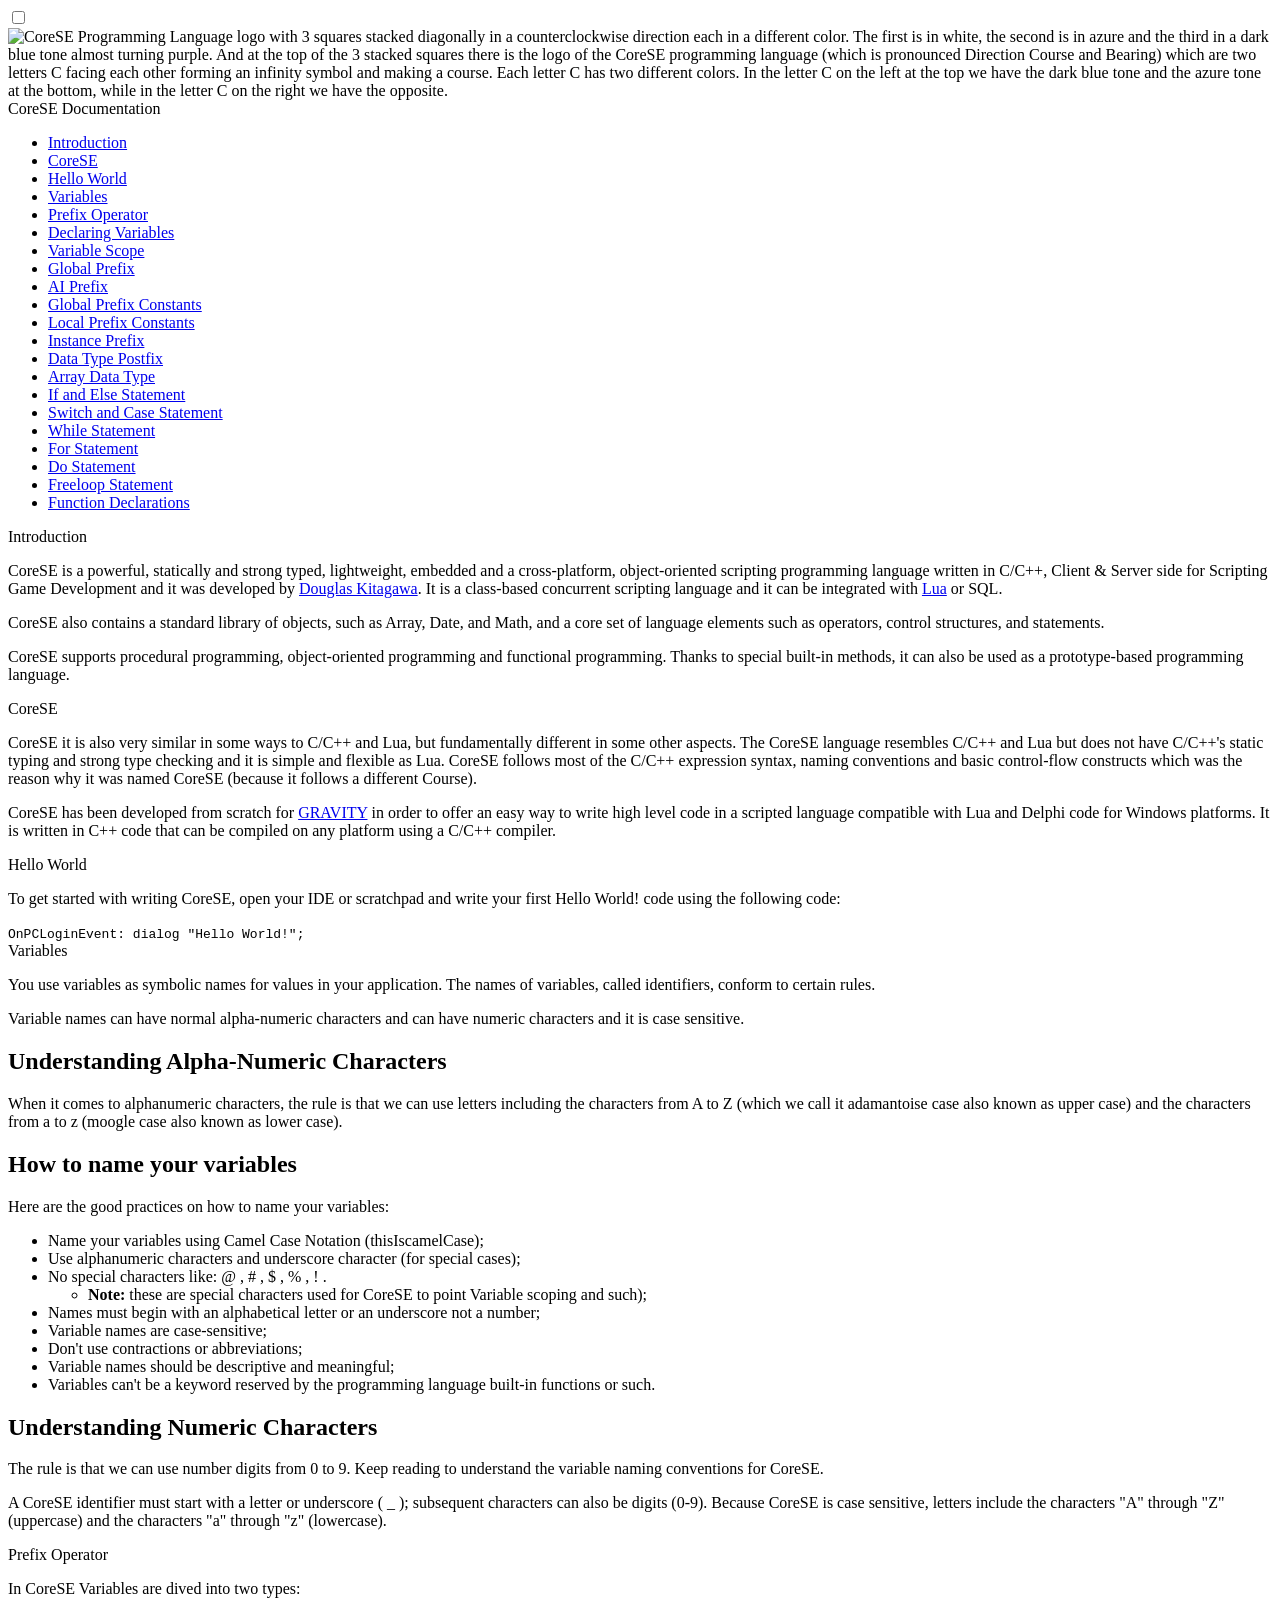
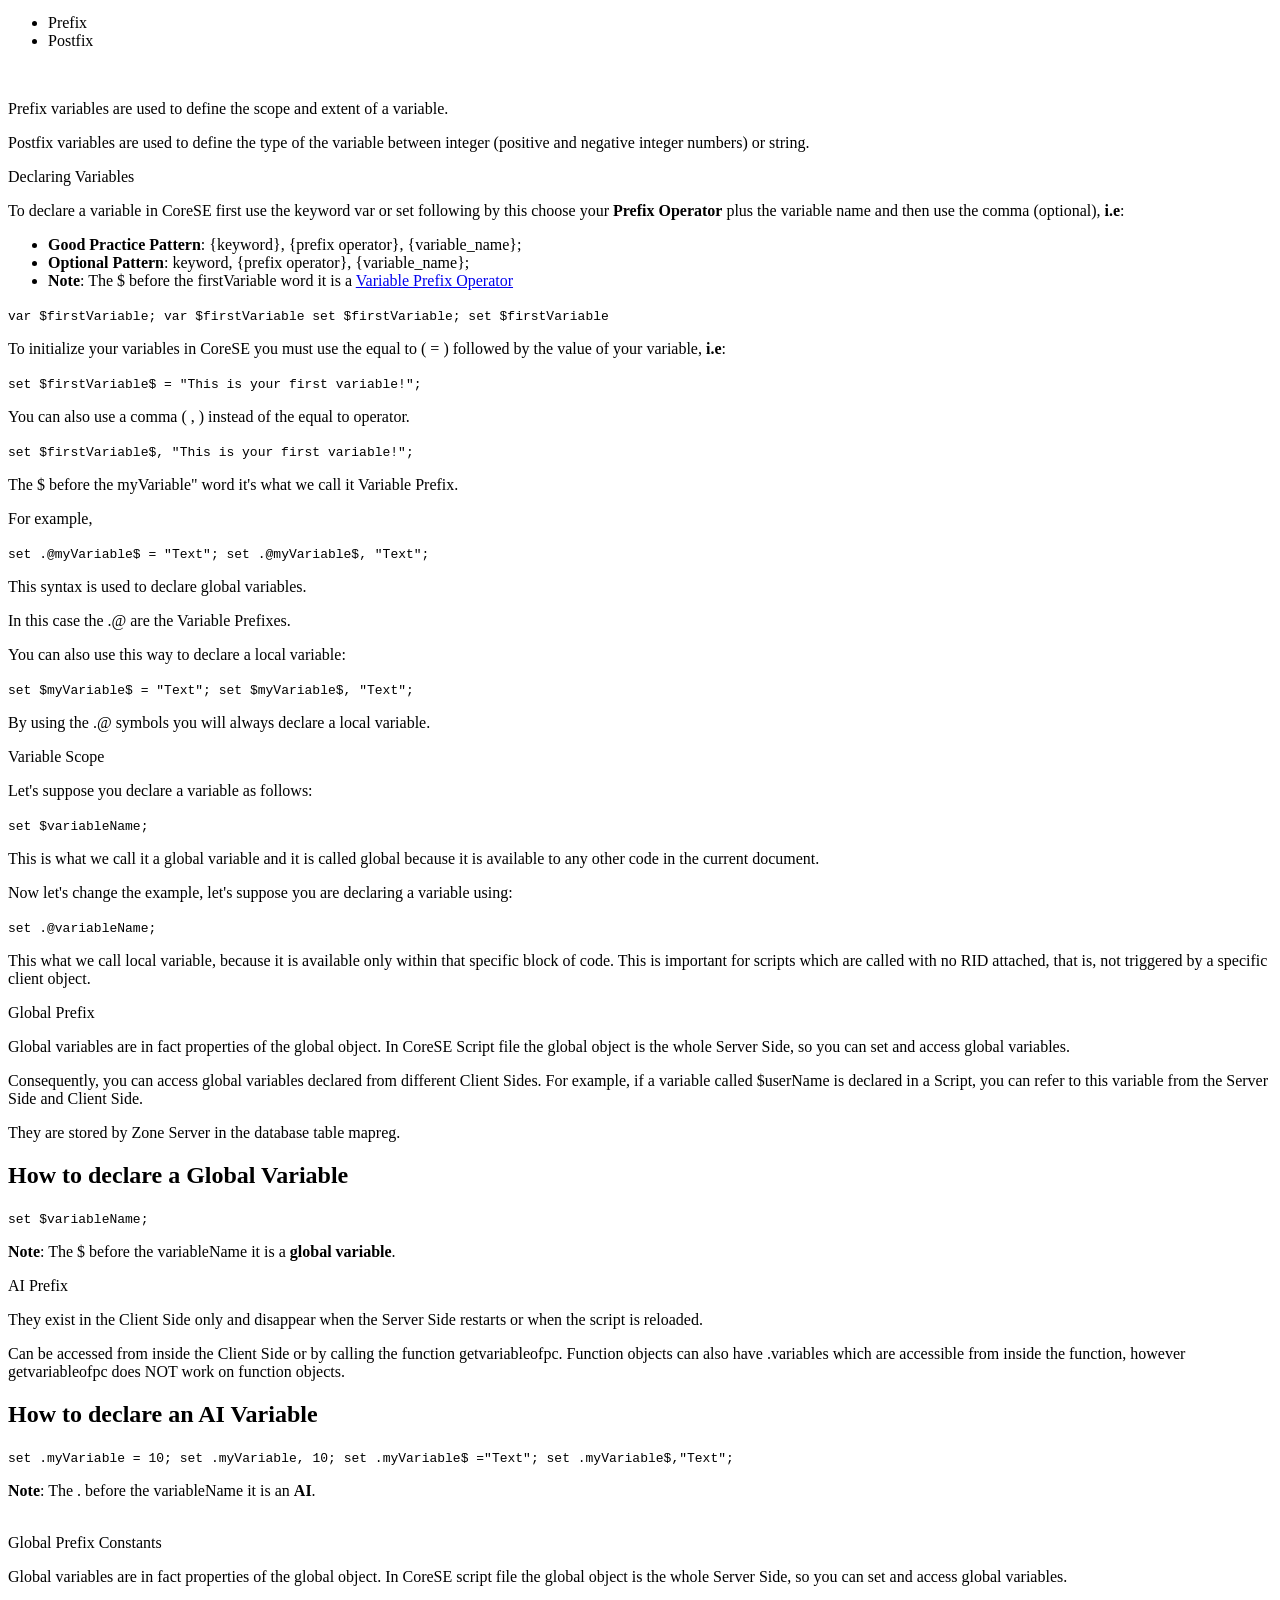
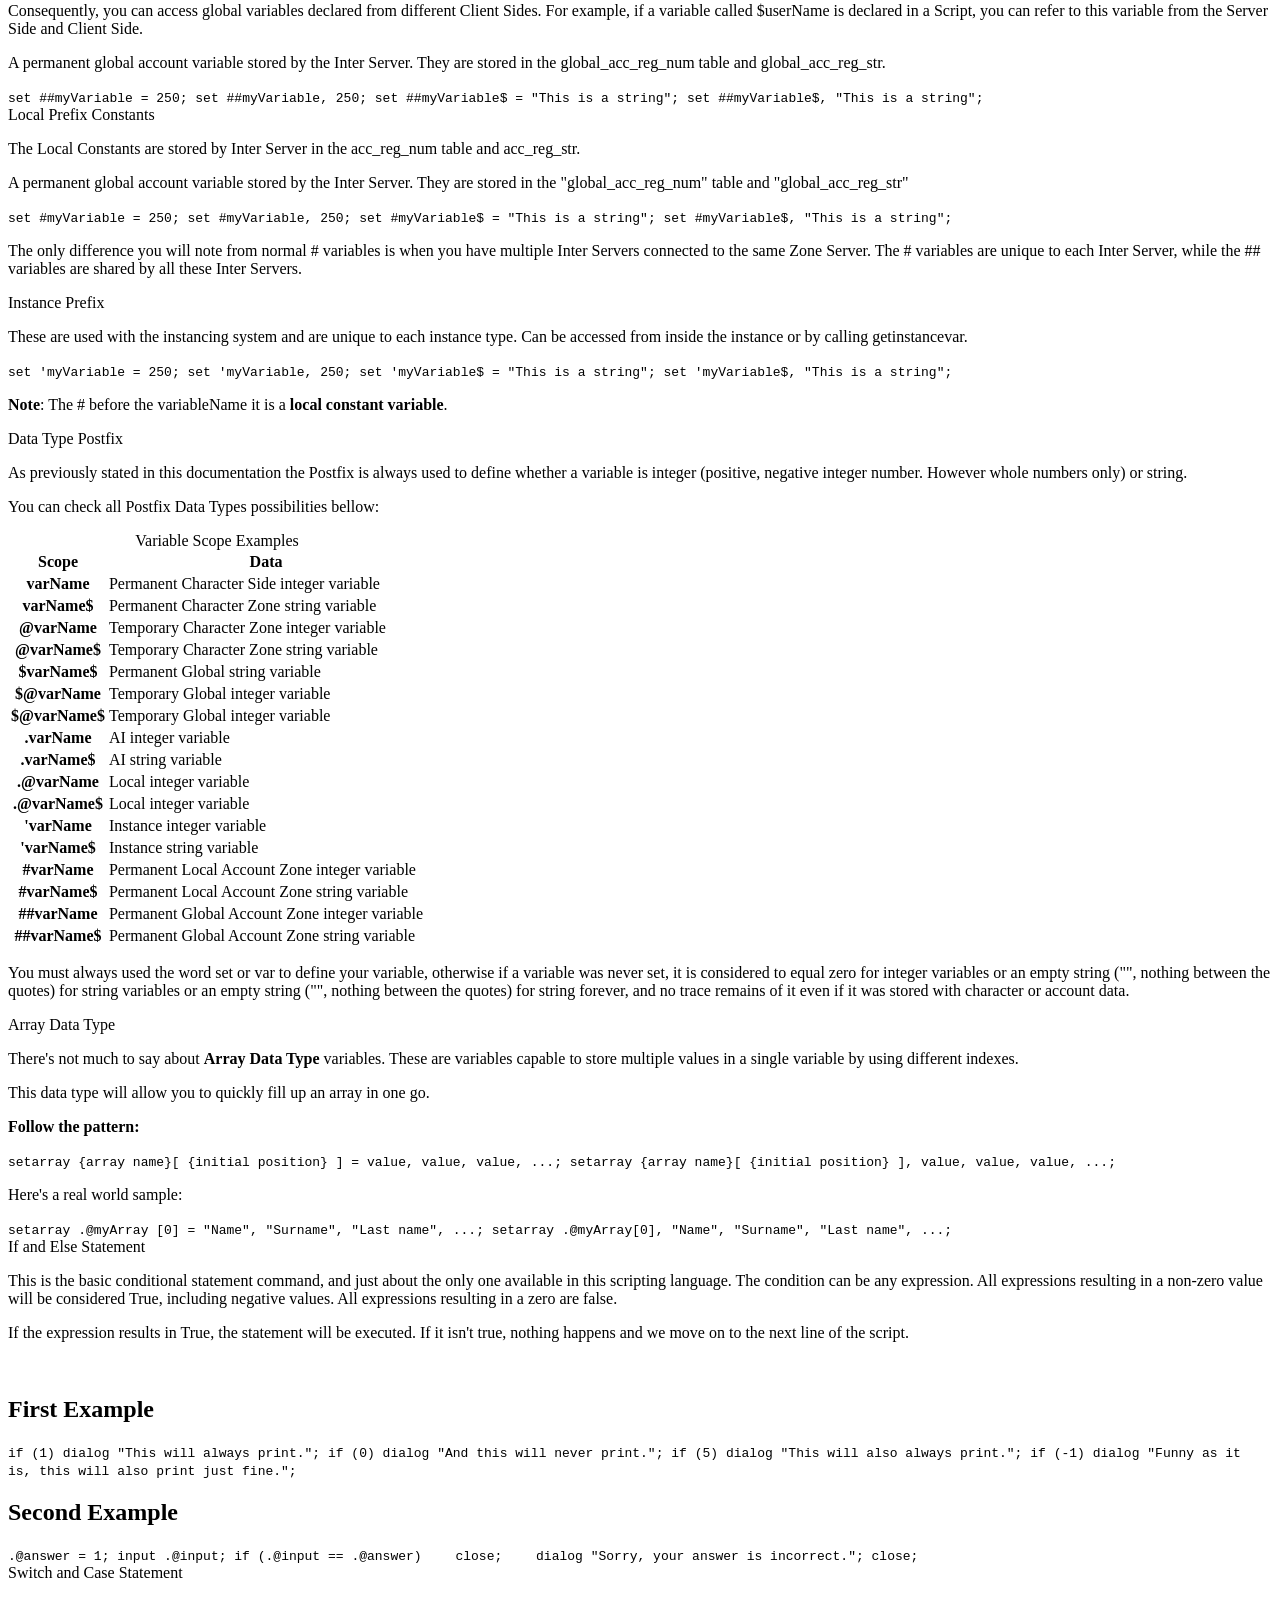
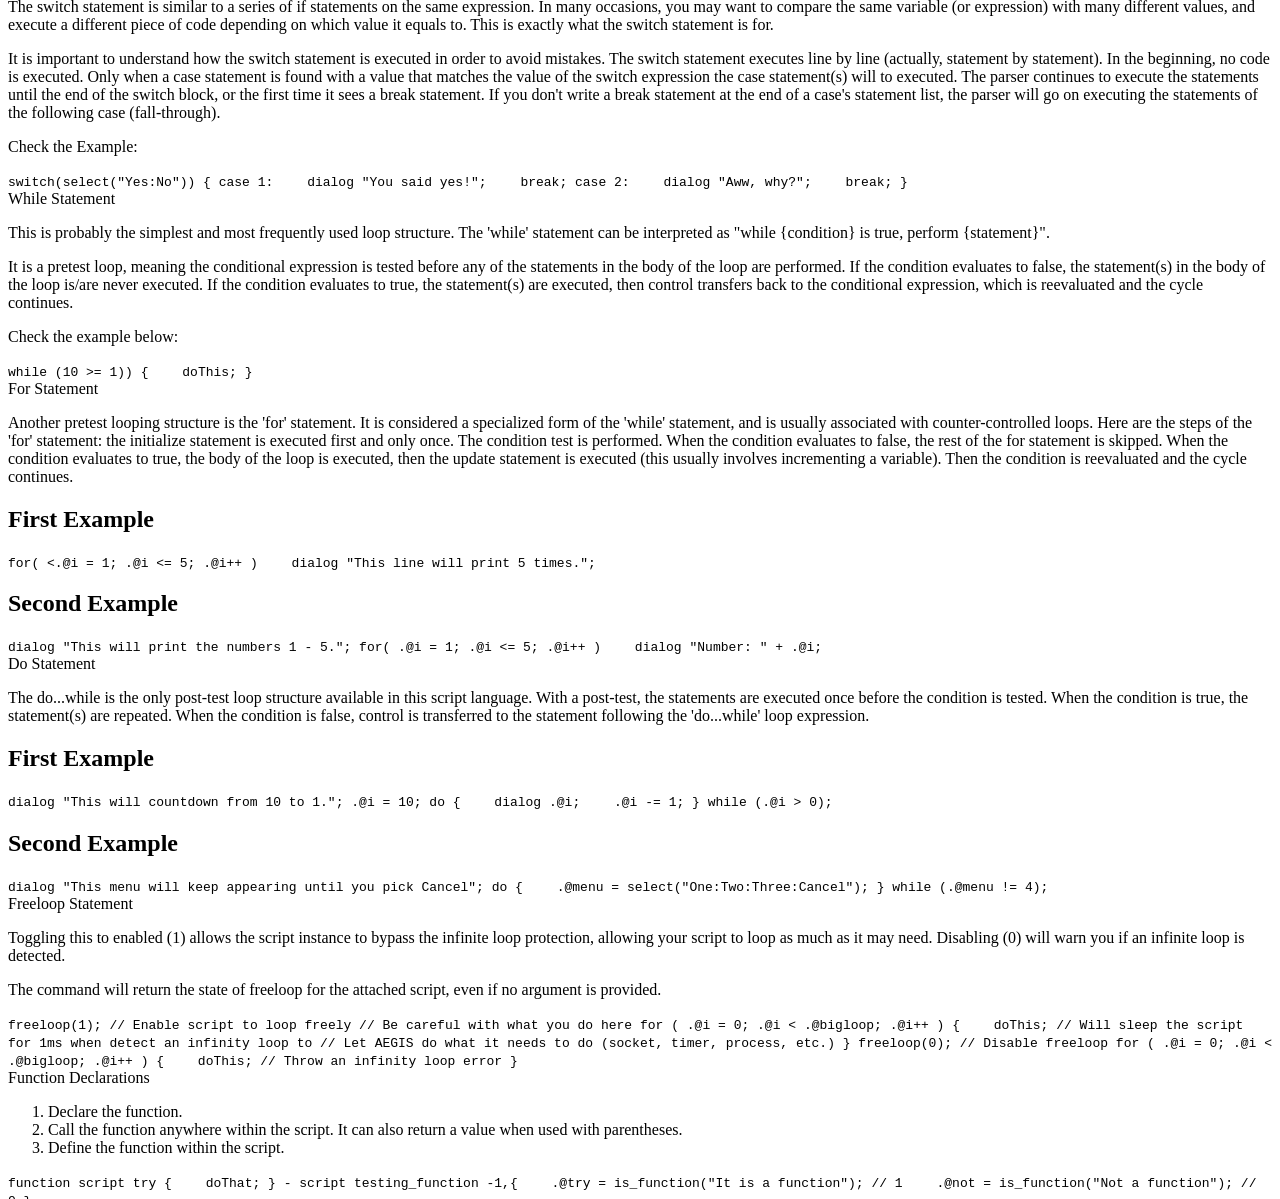
==== commit 9c2773f7: "Fix folder structure and image references" ====
--- a/index.html
+++ b/index.html
@@ -1,60 +1,73 @@
 <!DOCTYPE html>
 <!--
   Credits for the first Template Idea: freeCodeCamp.org
-  Credits for the content, styling and additional content: sdkitagawa
+  Credits for the content, styling, logo, icon, favicon, accessibility and additional content: sdkitagawa
  -->
 <html lang="en">
 <head>
   <meta charset="utf-8" />
   <meta name="viewport" content="width=device-width, initial-scale=1.0" />
+  <meta name="theme-color" content="#1d1f20" />
   <link rel="stylesheet" href="css/styles.css" />
-  <link rel="icon" type="image/png" href="./web_assets/icon/favicon.png" />
-  <title>Aegis Core Documentation</title>
+  <link rel="shortcut icon" href="./assets/icon/favicon.ico" type="image/x-icon">
+  <link rel="icon" type="image/png" href="./assets/icon/favicon.png" />
+  <title>CoreSE Documentation</title>
 </head>
 <body>
-  <aside>
-    <nav id="navbar">
-      <img src="./web_assets/images/logo.png" class="header-image">
-      <header>CoreSE Documentation</header>
-      <ul>
-        <li><a class="nav-link" href="#Introduction">Introduction</a></li>
-        <li><a class="nav-link" href="#CoreSE">CoreSE</a></li>
-        <li><a class="nav-link" href="#Hello_World">Hello World</a></li>
-        <li><a class="nav-link" href="#Variables">Variables</a></li>
-        <li><a class="nav-link" href="#Prefix_Operator">Prefix Operator</a></li>
-        <li><a class="nav-link" href="#Declaring_Variables">Declaring Variables</a></li>
-        <li><a class="nav-link" href="#Variable_Scope">Variable Scope</a></li>
-        <li><a class="nav-link" href="#Prefix_Global_Variables">Prefix Global Variables</a></li>
-        <li><a class="nav-link" href="#Prefix_AI_Variables">Prefix AI Variables</a></li>
-        <li><a class="nav-link" href="#Prefix_Global_Constant_Variables">Prefix Global Constant Variables</a></li>
-        <li><a class="nav-link" href="#Prefix_Local_Constant_Variables">Prefix Local Constant Variables</a></li>
-        <li><a class="nav-link" href="#Prefix_Instance_Variables">Prefix Instance Variables</a></li>
-        <li><a class="nav-link" href="#Postfix_Data_Type_Variables">Postfix Data Type Variables</a></li>
-        <li><a class="nav-link" href="#Array_Data_Type_Variables">Array Data Type Variables</a></li>
-        <li><a class="nav-link" href="#If_and_Else_Statement">If and Else Statement</a></li>
-        <li><a class="nav-link" href="#Switch_and_Case_Statement">Switch and Case Statement</a></li>
-        <li><a class="nav-link" href="#While_Statement">While Statement</a></li>
-        <li><a class="nav-link" href="#For_Statement">For Statement</a></li>
-        <li><a class="nav-link" href="#Do_Statement">Do Statement</a></li>
-        <li><a class="nav-link" href="#Freeloop_Statement">Freeloop Statement</a></li>
-        <li><a class="nav-link" href="#Function_Declarations">Function Declarations</a></li>
-      </ul>
-    </nav>
-  </aside>
+  <label>
+    <!-- This Hamburger menu could be better with JavaScript -->
+    <input class="hamburger-menu" type="checkbox">
+    <div class="toggle">
+      <span class="top-line common"></span>
+      <span class="middle-line common"></span>
+      <span class="bottom-line common"></span>
+    </div>
+  <div class="slide">
+    <aside>
+      <nav id="navbar">
+        <img src="./assets/images/logo.png" class="header-image" alt="CoreSE Programming Language logo with 3 squares stacked diagonally in a counterclockwise direction each in a different color. The first is in white, the second is in azure and the third in a dark blue tone almost turning purple. And at the top of the 3 stacked squares there is the logo of the CoreSE programming language (which is pronounced Direction Course and Bearing) which are two letters C facing each other forming an infinity symbol and making a course. Each letter C has two different colors. In the letter C on the left at the top we have the dark blue tone and the azure tone at the bottom, while in the letter C on the right we have the opposite." title="CoreSE Programming Language">
+        <header class="top-header">CoreSE Documentation</header>
+          <ul>
+              <li><a class="nav-link" href="#Introduction" aria-label="Introduction section" accesskey="1">Introduction</a></li>
+              <li><a class="nav-link" href="#CoreSE" aria-label="CoreSE Information section" accesskey="2">CoreSE</a></li>
+              <li><a class="nav-link" href="#Hello_World" aria-label="How to Hello World section" accesskey="3">Hello World</a></li>
+              <li><a class="nav-link" href="#Variables" aria-label="Variables section" accesskey="4">Variables</a></li>
+              <li><a class="nav-link" href="#Prefix_Operator" aria-label="Prefix Operators section" accesskey="5">Prefix Operator</a></li>
+              <li><a class="nav-link" href="#Declaring_Variables" aria-label="Variable Declaration section" accesskey="6">Declaring Variables</a></li>
+              <li><a class="nav-link" href="#Variable_Scope" aria-label="Variable Scope section" accesskey="7">Variable Scope</a></li>
+              <li><a class="nav-link" href="#Global_Prefix" aria-label="Global Prefixes section" accesskey="8">Global Prefix</a></li>
+              <li><a class="nav-link" href="#AI_Prefix" accesskey="9">AI Prefix</a></li>
+              <li><a class="nav-link" href="#Global_Prefix_Constants" accesskey="0">Global Prefix Constants</a></li>
+              <li><a class="nav-link" href="#Local_Prefix_Constants" accesskey="-">Local Prefix Constants</a></li>
+              <li><a class="nav-link" href="#Instance_Prefix" accesskey="=">Instance Prefix</a></li>
+              <li><a class="nav-link" href="#Data_Type_Postfix" accesskey="q">Data Type Postfix</a></li>
+              <li><a class="nav-link" href="#Array_Data_Type" accesskey="a">Array Data Type</a></li>
+              <li><a class="nav-link" href="#If_and_Else_Statement" accesskey="z">If and Else Statement</a></li>
+              <li><a class="nav-link" href="#Switch_and_Case_Statement" accesskey="t">Switch and Case Statement</a></li>
+              <li><a class="nav-link" href="#While_Statement" accesskey="g">While Statement</a></li>
+              <li><a class="nav-link" href="#For_Statement" accesskey="y">For Statement</a></li>
+              <li><a class="nav-link" href="#Do_Statement" accesskey="h">Do Statement</a></li>
+              <li><a class="nav-link" href="#Freeloop_Statement" accesskey="u">Freeloop Statement</a></li>
+              <li><a class="nav-link" href="#Function_Declarations" accesskey="j">Function Declarations</a></li>
+          </ul>
+      </nav>
+    </aside>
+  </div>
+  </label>
   <section id="Introduction"></section>
   <main id="main-doc">
     <section class="main-section" id="Introduction">
       <header class="header-control">Introduction</header>
-      <p><span class="code-scope">CoreSE</span> is a powerful, statically and strong typed, lightweight, embedded and a cross-platform, object-oriented scripting programming language written in C/C++, Client & Server side for Scripting Game Development and it was developed by <a href="https://github.com/sdkitagawa" target="_blank">Douglas Kitagawa</a>. It is a class-based concurrent scripting language and it can be integrated with <a href="https://github.com/lua/lua">Lua</a> or <span class="code-common">SQL</span>.</p>
-      <p><span class="code-scope">CoreSE</span> also contains a standard library of objects, such as Array, Date, and Math, and a core set of language elements such as operators, control structures, and statements.</p>
+      <p class="paragraph-padding"><span class="code-scope">CoreSE</span> is a powerful, statically and strong typed, lightweight, embedded and a cross-platform, object-oriented scripting programming language written in C/C++, Client & Server side for Scripting Game Development and it was developed by <a href="https://github.com/sdkitagawa" target="_blank">Douglas Kitagawa</a>. It is a class-based concurrent scripting language and it can be integrated with <a href="https://github.com/lua/lua">Lua</a> or <span class="code-common">SQL</span>.</p>
+      <p class="paragraph-padding"><span class="code-scope">CoreSE</span> also contains a standard library of objects, such as Array, Date, and Math, and a core set of language elements such as operators, control structures, and statements.</p>
       <p><span class="code-scope">CoreSE</span> supports procedural programming, object-oriented programming and functional programming. Thanks to special built-in methods, it can also be used as a prototype-based programming language.</p>
     </section>
-    <section class="main-section" id="CoreSE">
+    <section class="main-section section-padding" id="CoreSE">
       <header class="header-control">CoreSE</header>
       <p><span class="code-scope">CoreSE</span> it is also very similar in some ways to C/C++ and Lua, but fundamentally different in some other aspects. The CoreSE language resembles C/C++ and Lua but does not have C/C++'s static typing and strong type checking and it is simple and flexible as Lua. CoreSE follows most of the C/C++ expression syntax, naming conventions and basic control-flow constructs which was the reason why it was named CoreSE (because it follows a different Course).</p>
       <p><span class="code-scope">CoreSE</span> has been developed from scratch for <a href="https://www.gravity.co.kr/" target="_blank">GRAVITY</a> in order to offer an easy way to write high level code in a scripted language compatible with Lua and Delphi code for Windows platforms. It is written in C++ code that can be compiled on any platform using a C/C++ compiler.</p>
     </section>
-    <section class="main-section" id="Hello_World">
+    <section class="main-section section-padding" id="Hello_World">
       <header class="header-control">Hello World</header>
       <p>To get started with writing <span class="code-scope">CoreSE</span>, open your IDE or scratchpad and write your first <span class="code-array-position">Hello World!</span> code using the following code:</p>
 
@@ -63,7 +76,7 @@
       </code>
 
     </section>
-    <section class="main-section" id="Variables">
+    <section class="main-section section-padding" id="Variables">
       <header class="header-control">Variables</header>
       <p>You use variables as symbolic names for values in your application. The names of variables, called identifiers, conform to certain rules.</p>
       <p>Variable names can have normal <span class="code-array-position">alpha-numeric characters</span> and can have <span class="code-array-position">numeric characters</span> and it is <span class="code-array-position">case sensitive</span>.</p>
@@ -94,17 +107,18 @@
 
       <p>A <span class="code-scope">CoreSE</span> identifier must start with a letter or underscore (<span class="code-number"> _ </span>); subsequent characters can also be digits (<span class="code-number">0-9</span>). Because CoreSE is case sensitive, letters include the characters <span class="code-common">"A"</span> through <span class="code-common">"Z"</span> (uppercase) and the characters <span class="code-common">"a"</span> through <span class="code-common">"z"</span> (lowercase).</p>
     </section>
-      <section class="main-section" id="Prefix_Operator">
+    <section class="main-section section-padding" id="Prefix_Operator">
       <header class="header-control">Prefix Operator</header>
       <p>In CoreSE Variables are dived into two types:</p>
       <ul class="good-practices-list">
         <li>Prefix</li>
         <li>Postfix</li>
       </ul>
+      <br />
       <p>Prefix variables are used to define the scope and extent of a variable.</p>
       <p>Postfix variables are used to define the type of the variable between integer (positive and negative integer numbers) or string.</p>
     </section>
-    <section class="main-section" id="Declaring_Variables">
+    <section class="main-section section-padding" id="Declaring_Variables">
       <header class="header-control">Declaring Variables</header>
       <p>To declare a variable in <span class="code-scope">CoreSE</span> first use the keyword <span class="code-common">var</span> or <span class="code-common">set</span> following by this choose your <b>Prefix Operator</b> plus the variable name and then use the comma (optional), <b>i.e</b>:</p>
 
@@ -130,7 +144,7 @@
       <code><span class="code-common">set</span> <span class="code-scope">$firstVariable$</span>, <span class="code-string">"This is your first variable!"</span>;
       </code>
 
-      <p class="p-padding">The <span class="code-scope">$</span> before the <span class="code-scope">myVariable"</span> word it's what we call it Variable Prefix.</p>
+      <p class="paragraph-padding">The <span class="code-scope">$</span> before the <span class="code-scope">myVariable"</span> word it's what we call it Variable Prefix.</p>
       <p>For example,</p>
 
       <code><span class="code-keyword">set</span> <span class="code-scope">.@myVariable$</span> <span class="code-common">=</span> <span class="code-string">"Text"</span><span class="code-keyword">;</span>
@@ -147,7 +161,7 @@
 
       <p>By using the <span class="code-scope">.@</span> symbols you will always declare a local variable.</p>
     </section>
-    <section class="main-section" id="Variable_Scope">
+    <section class="main-section section-padding" id="Variable_Scope">
       <header class="header-control">Variable Scope</header>
       <p>Let's suppose you declare a variable as follows:</p>
 
@@ -163,8 +177,8 @@
       <p>This what we call <span class="code-scope">local variable</span>, because it is available only within that specific block of code. This is important for scripts which are called with no RID attached, that is, not triggered by a specific client object.</p>
 
     </section>
-    <section class="main-section" id="Prefix_Global_Variables">
-      <header class="header-control">Prefix Global Variables</header>
+    <section class="main-section section-padding" id="Global_Prefix">
+      <header class="header-control">Global Prefix</header>
       <p>Global variables are in fact properties of the global object. In <span class="code-scope">CoreSE</span> Script file the global object is the whole Server Side, so you can set and access global variables.</p>
       <p>Consequently, you can access global variables declared from different Client Sides. For example, if a variable called $userName is declared in a Script, you can refer to this variable from the Server Side and Client Side.</p>
       <p>They are stored by Zone Server in the database table <span class="code-array">mapreg</span>.</p>
@@ -176,8 +190,8 @@
       <p><b>Note</b>: The <span class="code-scope">$</span> before the <span class="code-scope">variableName</span> it is a <b>global variable</b>.</p>
 
     </section>
-    <section class="main-section" id="Prefix_AI_Variables">
-      <header class="header-control">Prefix AI Variables</header>
+    <section class="main-section section-padding" id="AI_Prefix">
+      <header class="header-control">AI Prefix</header>
       <p>They exist in the Client Side only and disappear when the Server Side restarts or when the script is reloaded.</p>
       <p>Can be accessed from inside the Client Side or by calling the function <span class="code-array">getvariableofpc</span>. Function objects can also have .variables which are accessible from inside the function, however <span class="code-array">getvariableofpc</span> does NOT work on function objects.</p>
 
@@ -192,8 +206,9 @@
       <p><b>Note</b>: The <span class="code-common">.</span> before the <span class="code-common">variableName</span> it is an <b>AI</b>.</p>
 
     </section>
-    <section class="main-section" id="Prefix_Global_Constant_Variables">
-      <header class="header-control">Prefix Global Constant Variables</header>
+    <br />
+    <section class="main-section section-padding" id="Global_Prefix_Constants">
+      <header class="header-control">Global Prefix Constants</header>
       <p>Global variables are in fact properties of the global object. In <span class="code-scope">CoreSE</span> script file the global object is the whole Server Side, so you can set and access global variables.</p>
       <p>Consequently, you can access global variables declared from different Client Sides. For example, if a variable called <span class="code-scope">$userName</span> is declared in a Script, you can refer to this variable from the Server Side and Client Side.</p>
       <p>A permanent global account variable stored by the Inter Server. They are stored in the <span class="code-array">global_acc_reg_num</span> table and <span class="code-array">global_acc_reg_str</span>.</p>
@@ -205,8 +220,8 @@
       </code>
 
     </section>
-    <section class="main-section" id="Prefix_Local_Constant_Variables">
-      <header class="header-control">Prefix Local Constant Variables</header>
+    <section class="main-section section-padding" id="Local_Prefix_Constants">
+      <header class="header-control">Local Prefix Constants</header>
       <p>The Local Constants are stored by Inter Server in the <span class="code-array">acc_reg_num</span> table and <span class="code-array">acc_reg_str</span>.</p>
       <p>A permanent global account variable stored by the Inter Server. They are stored in the "global_acc_reg_num" table and "global_acc_reg_str"</p>
 
@@ -218,8 +233,8 @@
 
       <p>The only difference you will note from normal <span class="code-scope">#</span> variables is when you have multiple Inter Servers connected to the same Zone Server. The # variables are unique to each Inter Server, while the ## variables are shared by all these Inter Servers.</p>
     </section>
-    <section class="main-section" id="Prefix_Instance_Variables">
-      <header class="header-control">Prefix Instance Variables</header>
+    <section class="main-section section-padding" id="Instance_Prefix">
+      <header class="header-control">Instance Prefix</header>
       <p>These are used with the instancing system and are unique to each instance type. Can be accessed from inside the instance or by calling <span class="code-array">getinstancevar</span>.</p>
 
       <code><span class="code-keyword">set</span> <span class="code-scope">'myVariable</span> <span class="code-common">=</span> <span class="code-number">250</span><span class="code-keyword">;</span>
@@ -230,85 +245,85 @@
 
       <p><b>Note</b>: The <span class="code-scope">#</span> before the <span class="code-scope">variableName</span> it is a <b>local constant variable</b>.</p>
     </section>
-    <section class="main-section" id="Postfix_Data_Type_Variables">
-      <header class="header-control">Postfix Data Type Variables</header>
+    <section class="main-section section-padding" id="Data_Type_Postfix">
+      <header class="header-control">Data Type Postfix</header>
       <p>As previously stated in this documentation the Postfix is always used to define whether a variable is integer (positive, negative integer number. However whole numbers only) or string.</p>
-      <p>You can check all  Pothestfix Data Types possibilities bellow:</p>
+      <p>You can check all  Postfix Data Types possibilities bellow:</p>
 
           <table>
             <caption>Variable Scope Examples</caption>
             <thead>
             </thead>
             <tbody>
-              <tr class="t-description">
-                <th class="t-scope">Scope</th>
-                <th class="t-data">Data</th>
-              </tr>
-              <tr class="t-description">
+              <tr class="table-padding">
+                <th class="table-padding">Scope</th>
+                <th class="table-padding">Data</th>
+              </tr>
+              <tr class="table-padding">
                 <th><span class="code-scope">varName</span></span></th>
                 <td>Permanent Character Side integer variable</td>
               </tr>
-              <tr class="t-description">
+              <tr class="table-padding">
                 <th><span class="code-scope">varName$</span></span></th>
                 <td>Permanent Character Zone string variable</td>
               </tr>
-              <tr class="t-description">
+              <tr class="table-padding">
                 <th><span class="code-scope">@varName</span></th>
                 <td>Temporary Character Zone integer variable</td>
               </tr>
-              <tr class="t-description">
+              <tr class="table-padding">
                 <th><span class="code-scope">@varName$</span></th>
                 <td>Temporary Character Zone string variable</td>
               </tr>
-              <tr class="t-description">
+              <tr class="table-padding">
                 <th><span class="code-scope">$varName$</span></th>
                 <td>Permanent Global string variable</td>
               </tr>
-              <tr class="t-description">
+              <tr class="table-padding">
                 <th><span class="code-scope">$@varName</span></th>
                 <td>Temporary Global integer variable</td>
               </tr>
-              <tr class="t-description">
+              <tr class="table-padding">
                 <th><span class="code-scope">$@varName$</span></th>
                 <td>Temporary Global integer variable</td>
               </tr>
-              <tr class="t-description">
+              <tr class="table-padding">
                 <th><span class="code-scope">.varName</span></th>
                 <td>AI integer variable</td>
               </tr>
-              <tr class="t-description">
+              <tr class="table-padding">
                 <th><span class="code-scope">.varName$</span></th>
                 <td>AI string variable</td>
               </tr>
-              <tr class="t-description">
+              <tr class="table-padding">
                 <th><span class="code-scope">.@varName</span></th>
                 <td>Local integer variable</td>
               </tr>
-              <tr class="t-description">
+              <tr class="table-padding">
                 <th><span class="code-scope">.@varName$</span></th>
                 <td>Local integer variable</td>
               </tr>
-              <tr class="t-description">
+              <tr class="table-padding">
                 <th><span class="code-scope">'varName</span></th>
                 <td>Instance integer variable</td>
               </tr>
-              <tr class="t-description">
+              <tr class="table-padding">
                 <th><span class="code-scope">'varName$</span></th>
                 <td>Instance string variable</td>
               </tr>
-              <tr class="t-description">
+              <tr class="table-padding">
                 <th><span class="code-scope">#varName</span></th>
                 <td>Permanent Local Account Zone integer variable</td>
               </tr>
-              <tr class="t-description">
+              <tr class="table-padding">
                 <th><span class="code-scope">#varName$</span></th>
                 <td>Permanent Local Account Zone string variable</td>
               </tr>
-              <tr class="t-description">
+              <tr class="table-padding">
                 <th><span class="code-scope">##varName</span></th>
                 <td>Permanent Global Account Zone integer variable</td>
               </tr>
-              <tr class="t-description">
+              <tr class="table-padding">
                 <th><span class="code-scope">##varName$</span></th>
                 <td>Permanent Global Account Zone string variable</td>
               </tr>
@@ -318,8 +333,8 @@
       <p>You must always used the word <span class="code-common">set</span> or <span class="code-common">var</span> to define your variable, otherwise if a variable was never set, it is considered to equal zero for integer variables or an empty string (<span class="code-string">""</span>, nothing between the quotes) for string variables or an empty string (<span class="code-string">""</span>, nothing between the quotes) for string forever, and no trace remains of it even if it was stored with character or account data.</p>
 
     </section>
-    <section class="main-section" id="Array_Data_Type_Variables">
-      <header class="header-control">Array Data Type Variables</header>
+    <section class="main-section section-padding" id="Array_Data_Type">
+      <header class="header-control">Array Data Type</header>
       <p>There's not much to say about <b>Array Data Type</b> variables. These are variables capable to store multiple values in a single variable by using different indexes.</p>
       <p>This data type will allow you to quickly fill up an array in one go.</p>
       <p><b>Follow the pattern:</b></p>
@@ -335,7 +350,7 @@
       </code>
 
     </section>
-    <section class="main-section" id="If_and_Else_Statement">
+    <section class="main-section section-padding" id="If_and_Else_Statement">
       <header class="header-control">If and Else Statement</header>
       <p>This is the basic conditional statement command, and just about the only one available in this scripting language. The condition can be any expression. All expressions resulting in a non-zero value will be considered True, including negative values. All expressions resulting in a zero are false.</p>
       <p>If the expression results in True, the statement will be executed. If it isn't true, nothing happens and we move on to the next line of the script.</p>
@@ -358,7 +373,7 @@
       </code>
 
     </section>
-    <section class="main-section" id="Switch_and_Case_Statement">
+    <section class="main-section section-padding" id="Switch_and_Case_Statement">
       <header class="header-control">Switch and Case Statement</header>
       <p>The switch statement is similar to a series of if statements on the same expression. In many occasions, you may want to compare the same variable (or expression) with many different values, and execute a different piece of code depending on which value it equals to. This is exactly what the switch statement is for.</p>
       <p>It is important to understand how the switch statement is executed in order to avoid mistakes. The switch statement executes line by line (actually, statement by statement). In the beginning, no code is executed. Only when a case statement is found with a value that matches the value of the switch expression the case statement(s) will to executed. The parser continues to execute the statements until the end of the switch block, or the first time it sees a break statement. If you don't write a break statement at the end of a case's statement list, the parser will go on executing the statements of the following case (fall-through).</p>
@@ -375,7 +390,7 @@
       </code>
 
     </section>
-    <section class="main-section" id="While_Statement">
+    <section class="main-section section-padding" id="While_Statement">
       <header class="header-control">While Statement</header>
       <p>This is probably the simplest and most frequently used loop structure. The 'while' statement can be interpreted as "while {condition} is true, perform {statement}".</p>
       <p>It is a pretest loop, meaning the conditional expression is tested before any of the statements in the body of the loop are performed. If the condition evaluates to false, the statement(s) in the body of the loop is/are never executed. If the condition evaluates to true, the statement(s) are executed, then control transfers back to the conditional expression, which is reevaluated and the cycle continues.</p>
@@ -387,7 +402,7 @@
       </code>
 
     </section>
-    <section class="main-section" id="For_Statement">
+    <section class="main-section section-padding" id="For_Statement">
       <header class="header-control">For Statement</header>
       <p>Another pretest looping structure is the 'for' statement. It is considered a specialized form of the 'while' statement, and is usually associated with counter-controlled loops. Here are the steps of the 'for' statement: the initialize statement is executed first and only once. The condition test is performed. When the condition evaluates to false, the rest of the for statement is skipped. When the condition evaluates to true, the body of the loop is executed, then the update statement is executed (this usually involves incrementing a variable). Then the condition is reevaluated and the cycle continues.</p>
 
@@ -403,7 +418,7 @@
       </code>
 
     </section>
-    <section class="main-section" id="Do_Statement">
+    <section class="main-section section-padding" id="Do_Statement">
       <header class="header-control">Do Statement</header>
       <p>The <span class="code-array">do...while</span> is the only post-test loop structure available in this script language. With a post-test, the statements are executed once before the condition is tested. When the condition is true, the statement(s) are repeated. When the condition is false, control is transferred to the statement following the 'do...while' loop expression.</p>
 
@@ -424,10 +439,10 @@
       } <span class="code-function">while</span> (<span class="code-scope">.@menu</span> <span class="code-common">!=</span> <span class="code-number">4</span>);
         </code>
     </section>
-    <section class="main-section" id="Freeloop_Statement">
+    <section class="main-section section-padding" id="Freeloop_Statement">
       <header>Freeloop Statement</header>
-      <p>Toggling this to enabled (1) allows the script instance to bypass the infinite loop protection, allowing your script to loop as much as it may need. Disabling (0) will warn you if an infinite loop is detected.</p>
-      <p>The command will return the state of freeloop for the attached script, even if no argument is provided.</p>
+      <p class="paragraph-padding">Toggling this to enabled (1) allows the script instance to bypass the infinite loop protection, allowing your script to loop as much as it may need. Disabling (0) will warn you if an infinite loop is detected.</p>
+      <p class="paragraph-padding">The command will return the state of freeloop for the attached script, even if no argument is provided.</p>
       <code><span class="code-scope">freeloop</span>(<span class="code-number">1</span>); <span class="code-comment">// Enable script to loop freely</span>
         
         <span class="code-comment">// Be careful with what you do here</span>
@@ -446,12 +461,12 @@
         }
       </code>
     </section>
-    <section class="main-section" id="Function_Declarations">
+    <section class="main-section section-padding" id="Function_Declarations">
       <header>Function Declarations</header>
       <ol>
-        <li>Declare the function.</li>
-        <li>Call the function anywhere within the script. It can also return a value when used with parentheses.</li>
-        <li>Define the function within the script.</li>
+        <li class="li-fixer">Declare the function.</li>
+        <li class="li-fixer">Call the function anywhere within the script. It can also return a value when used with parentheses.</li>
+        <li class="li-fixer">Define the function within the script.</li>
       </ol>
       <code><span class="code-function">function</span>	<span class="code-script">script</span>	try	{
       &emsp;&emsp;<span class="code-event">doThat</span>;
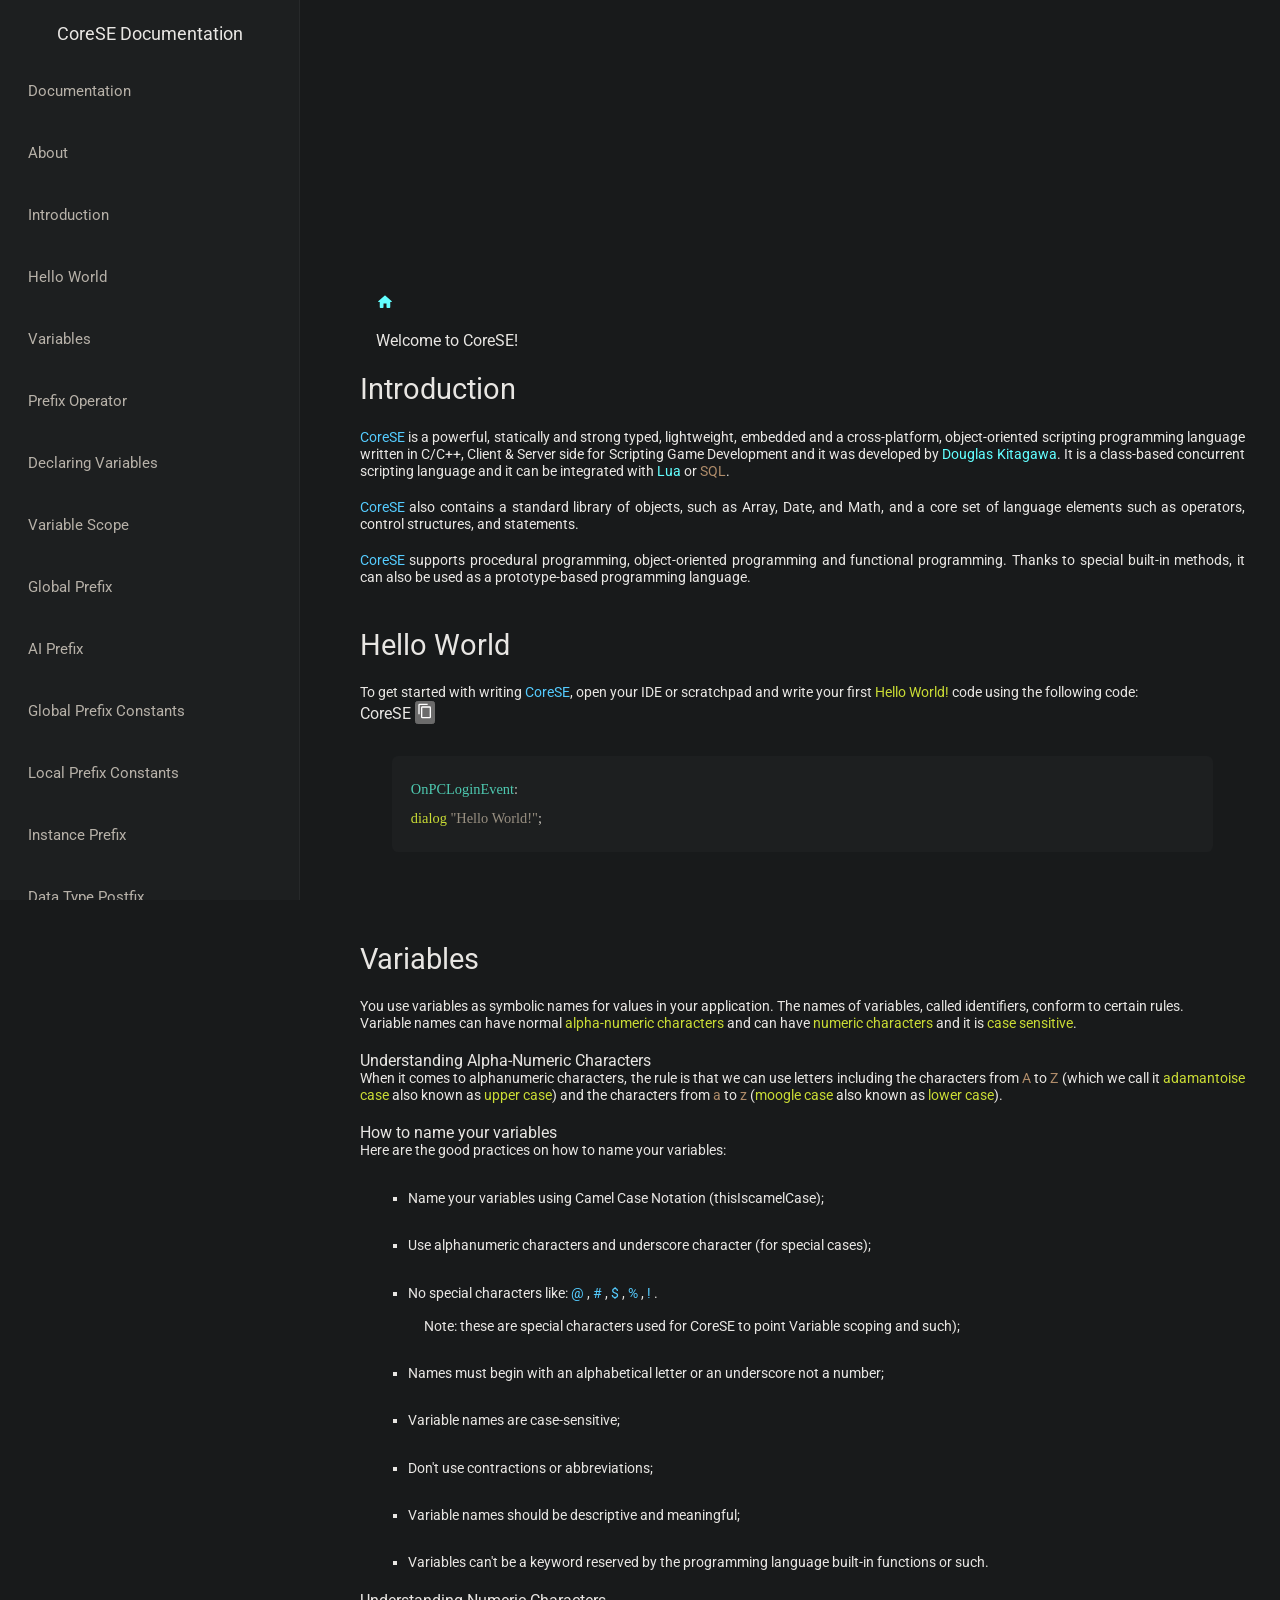
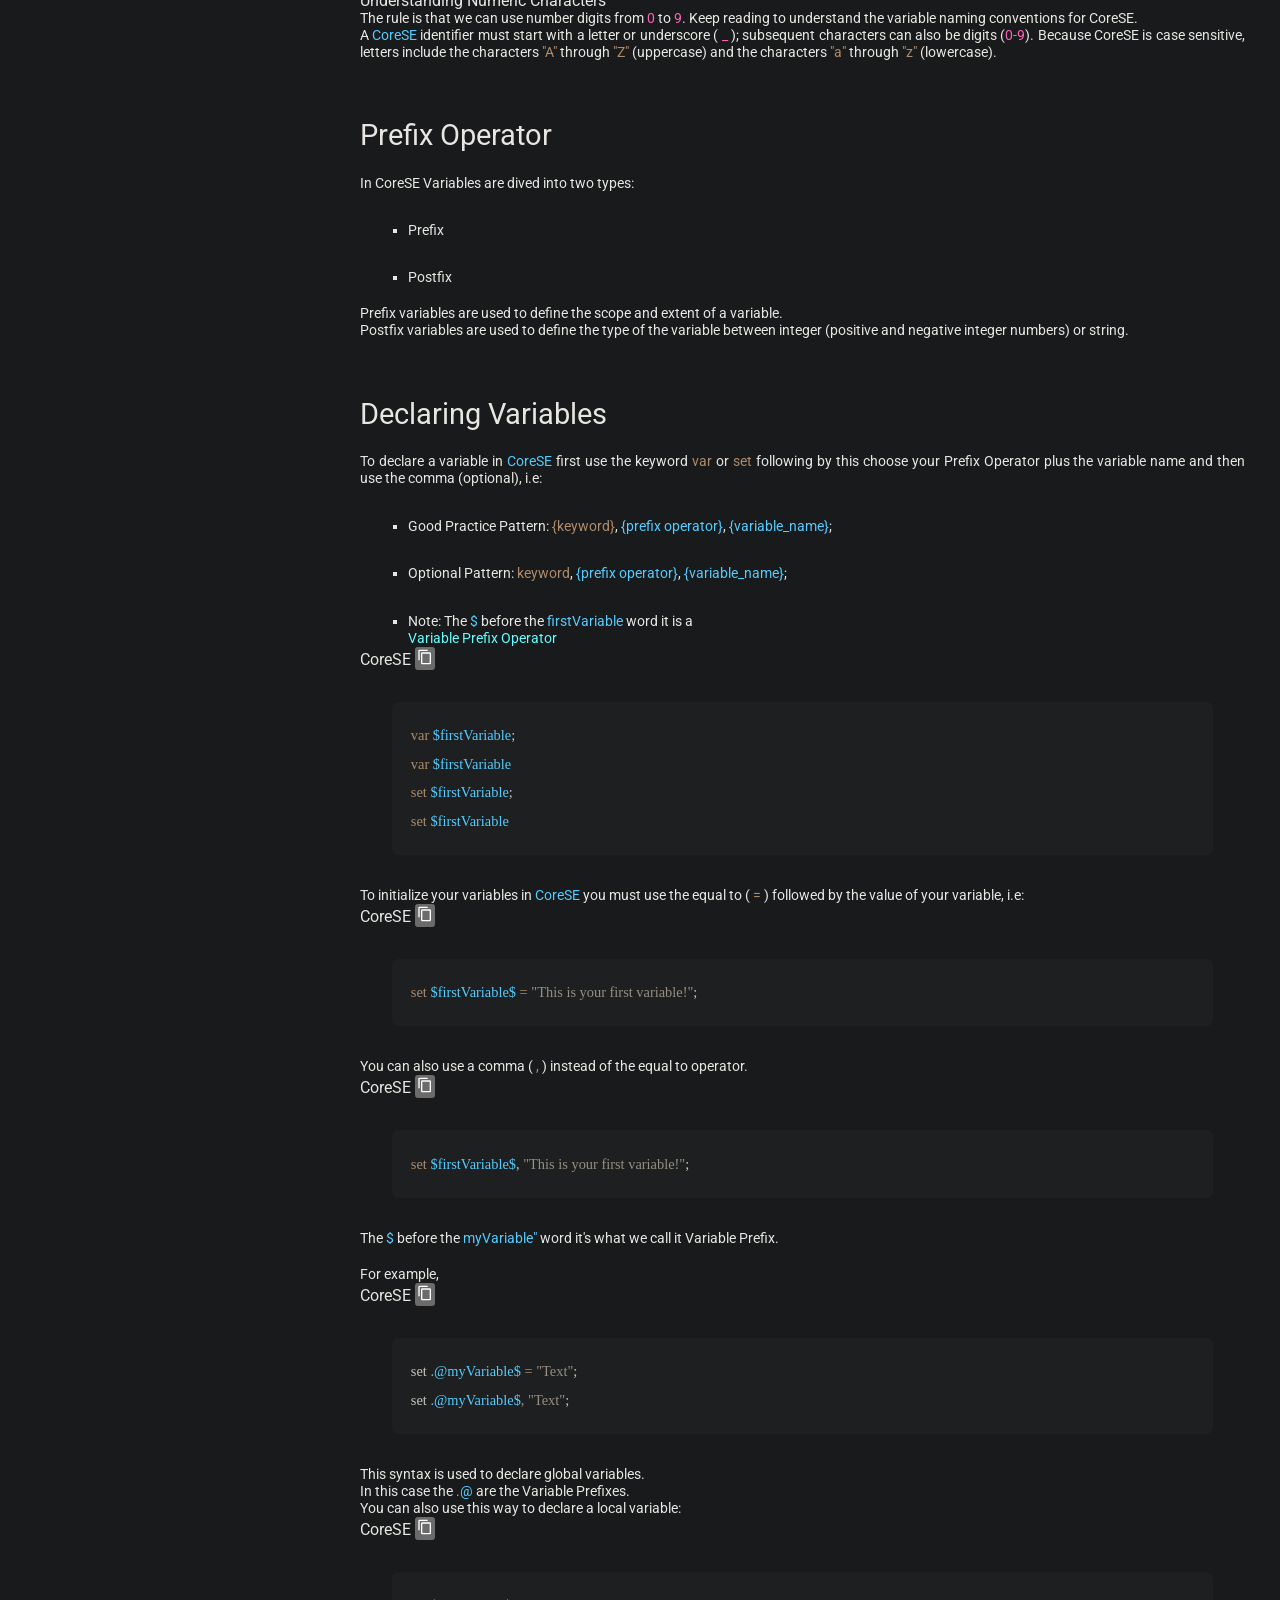
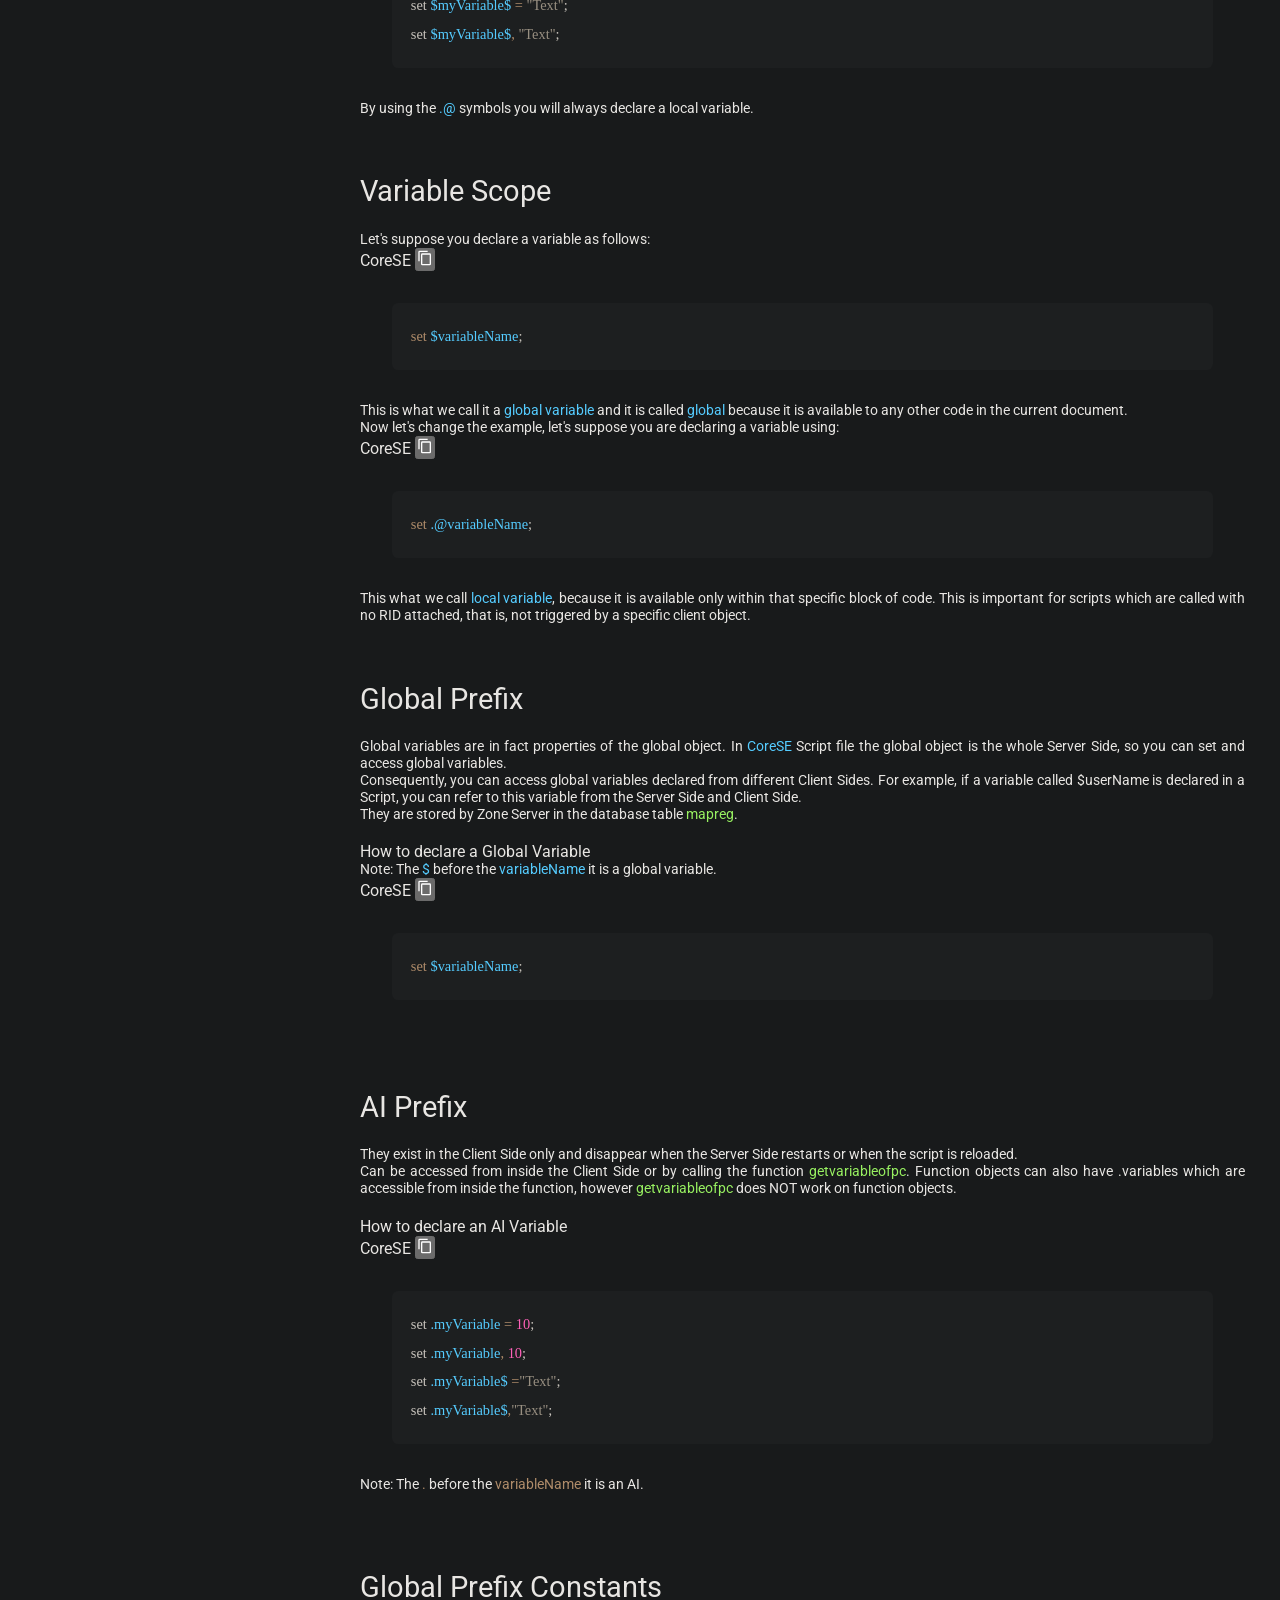
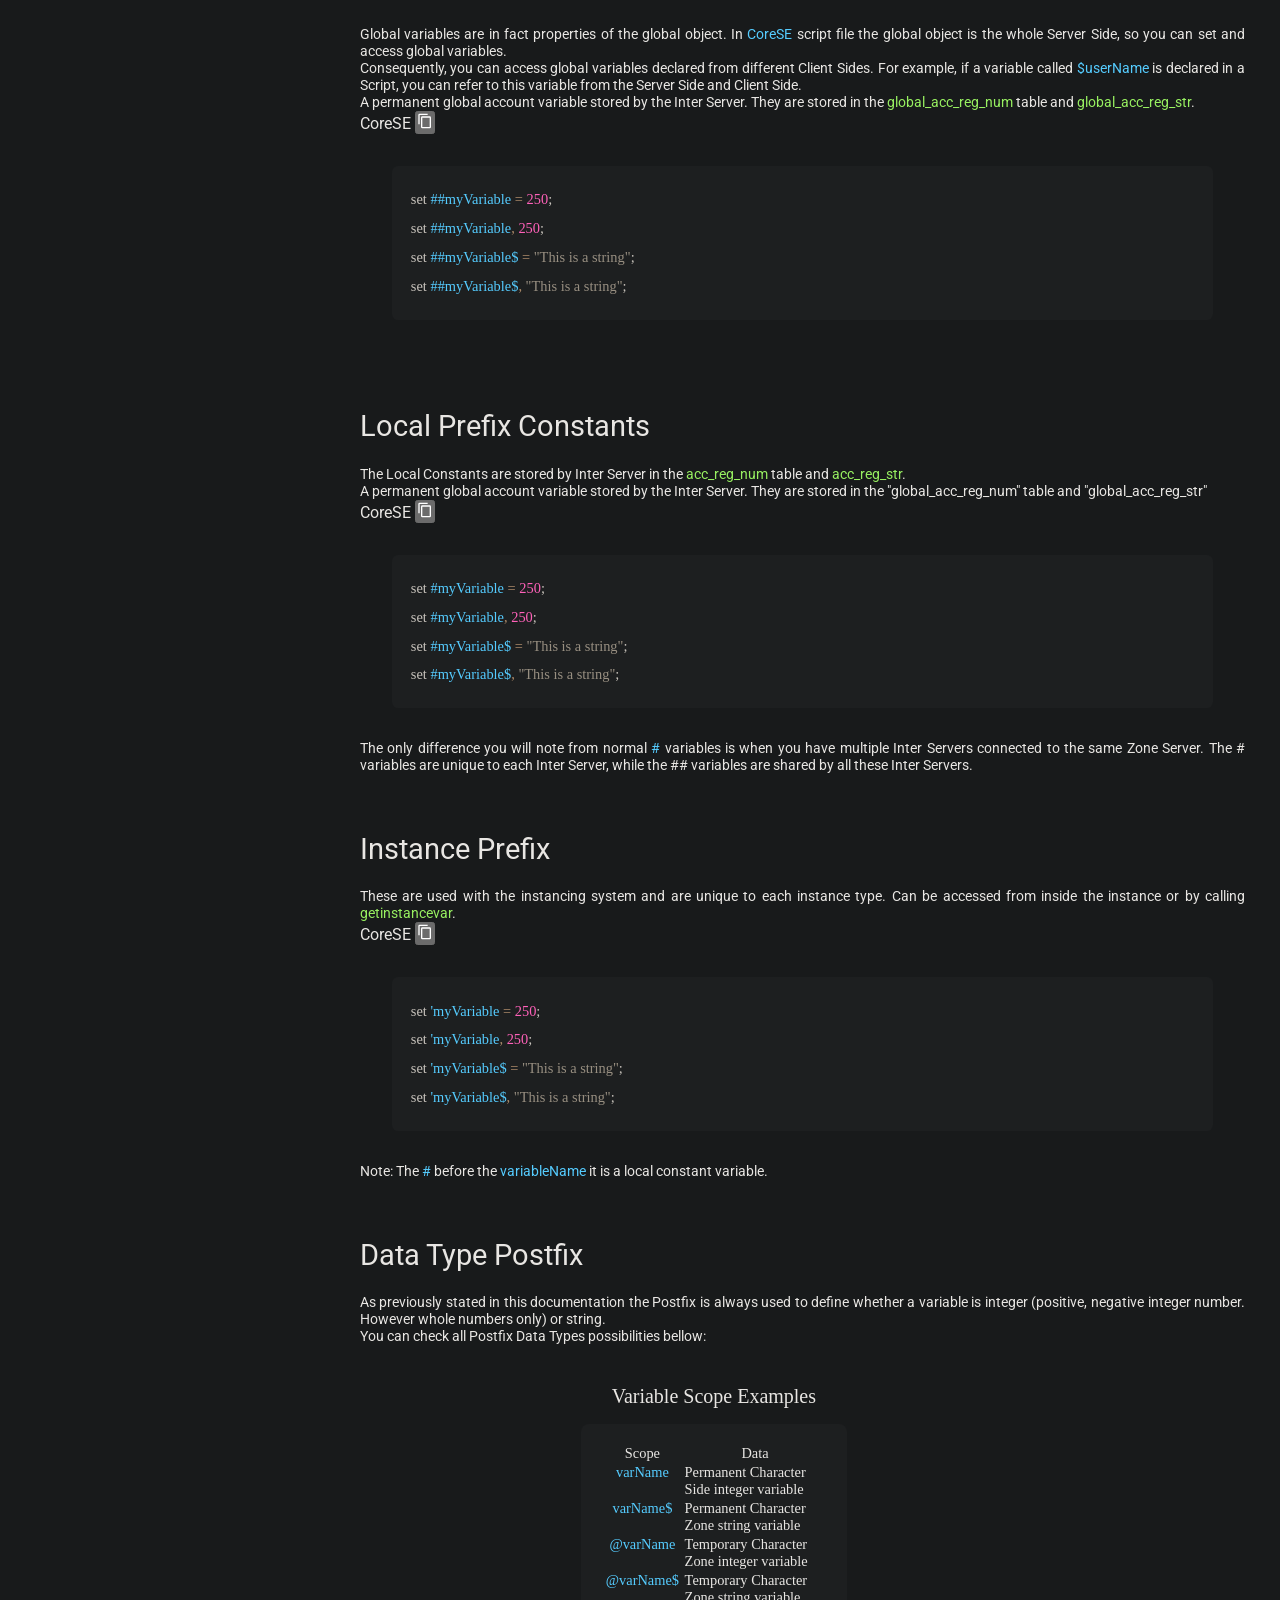
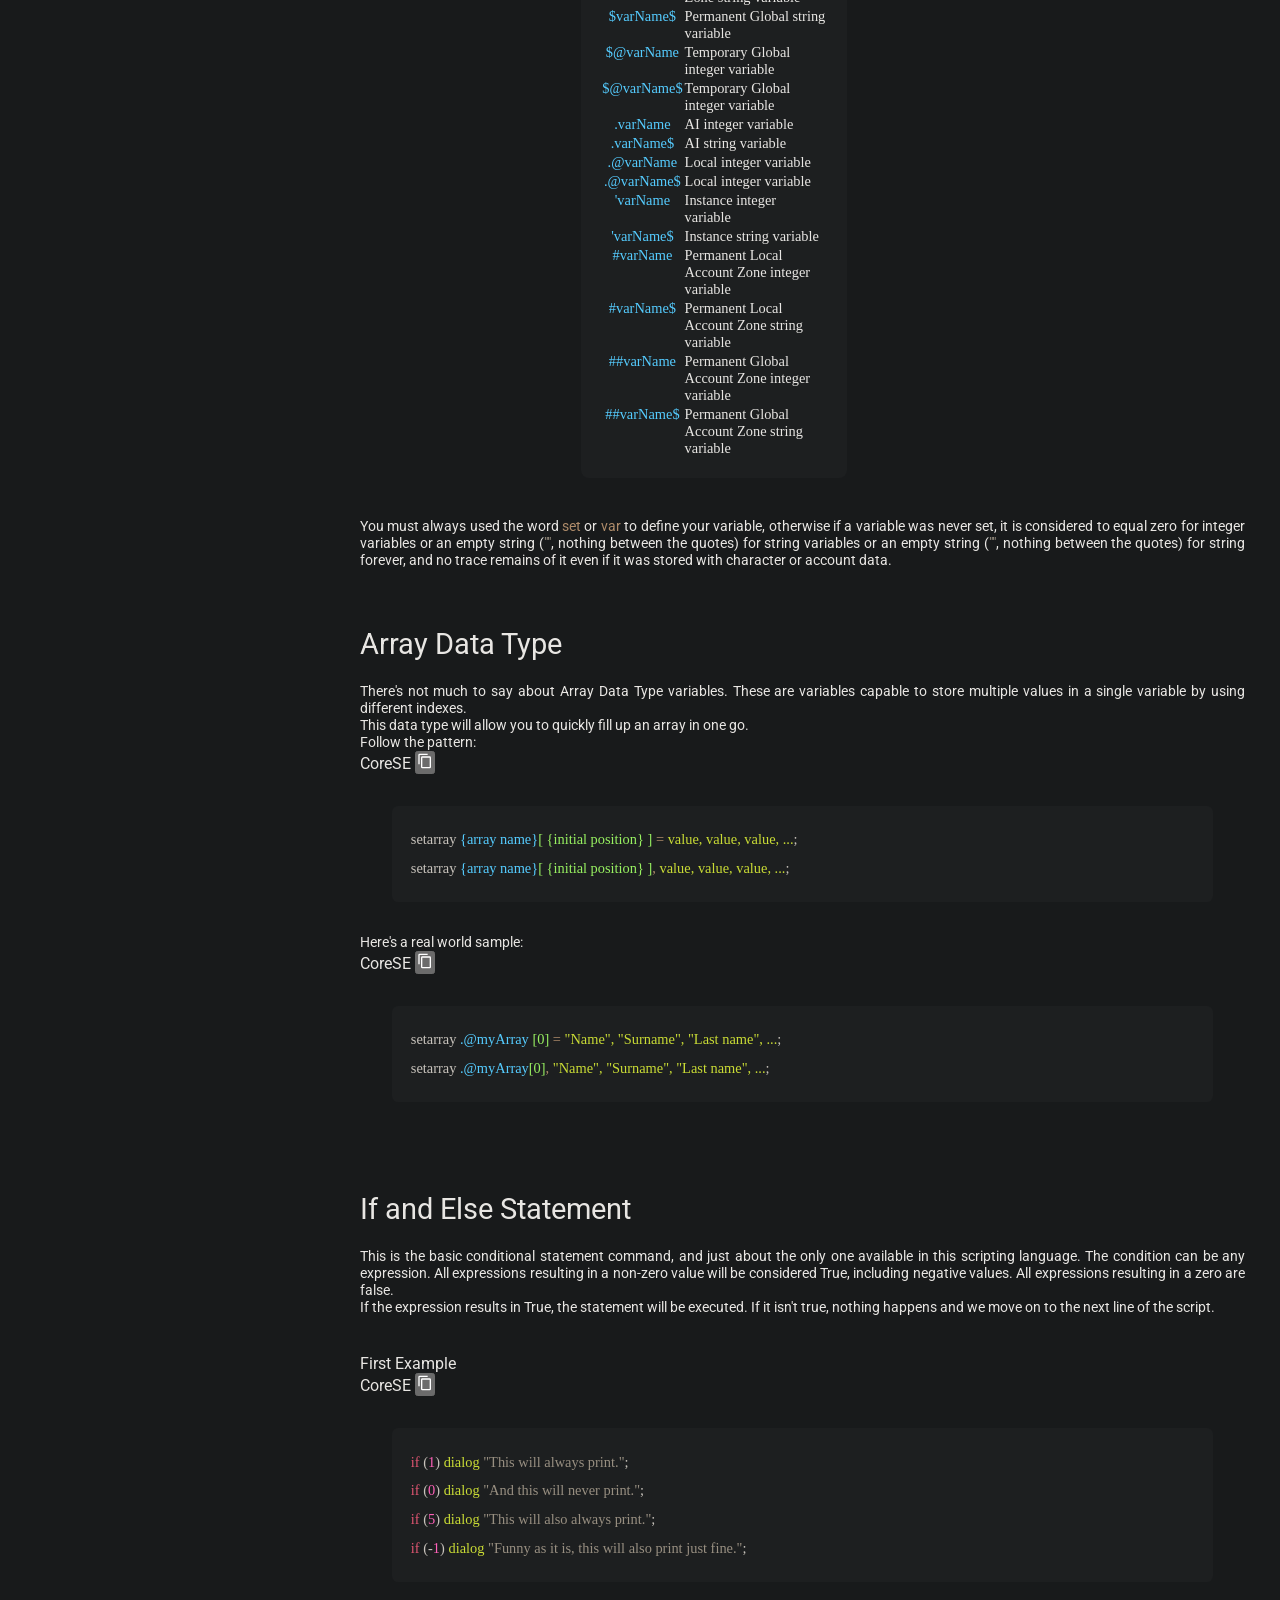
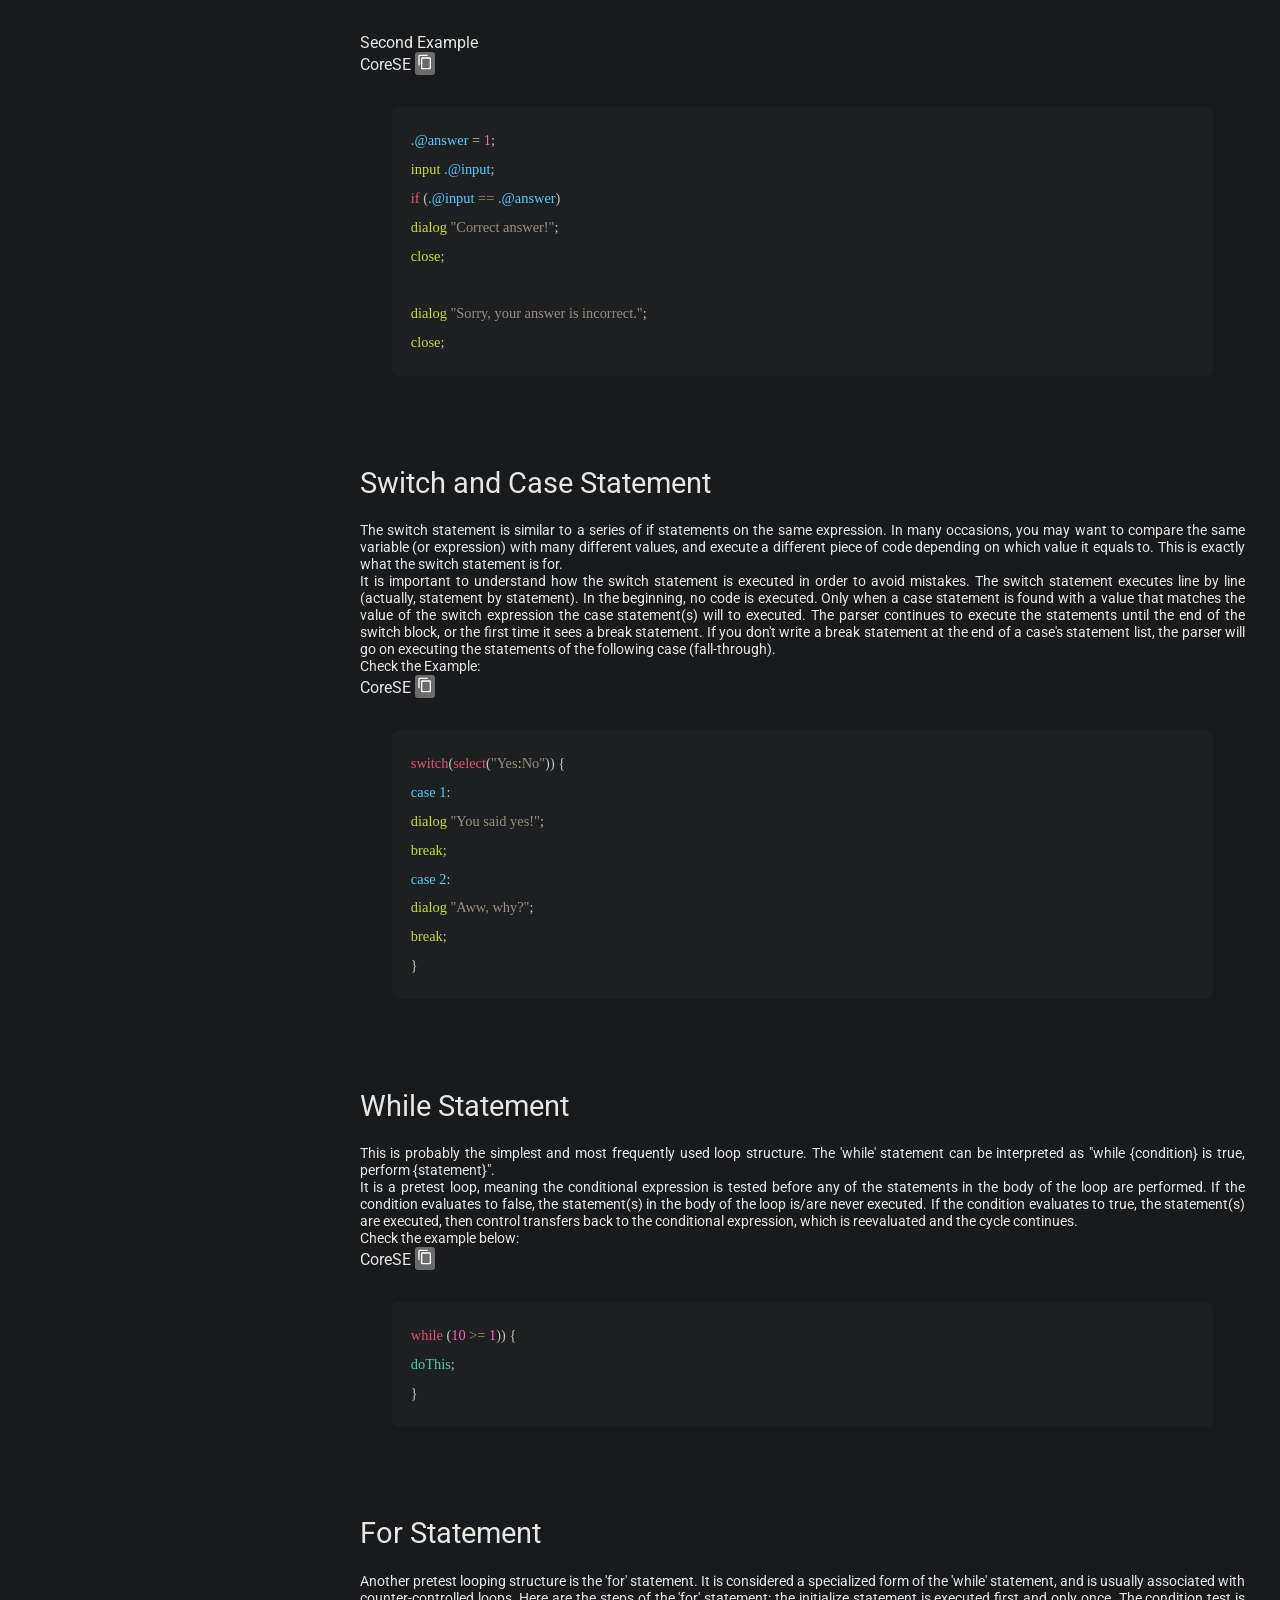
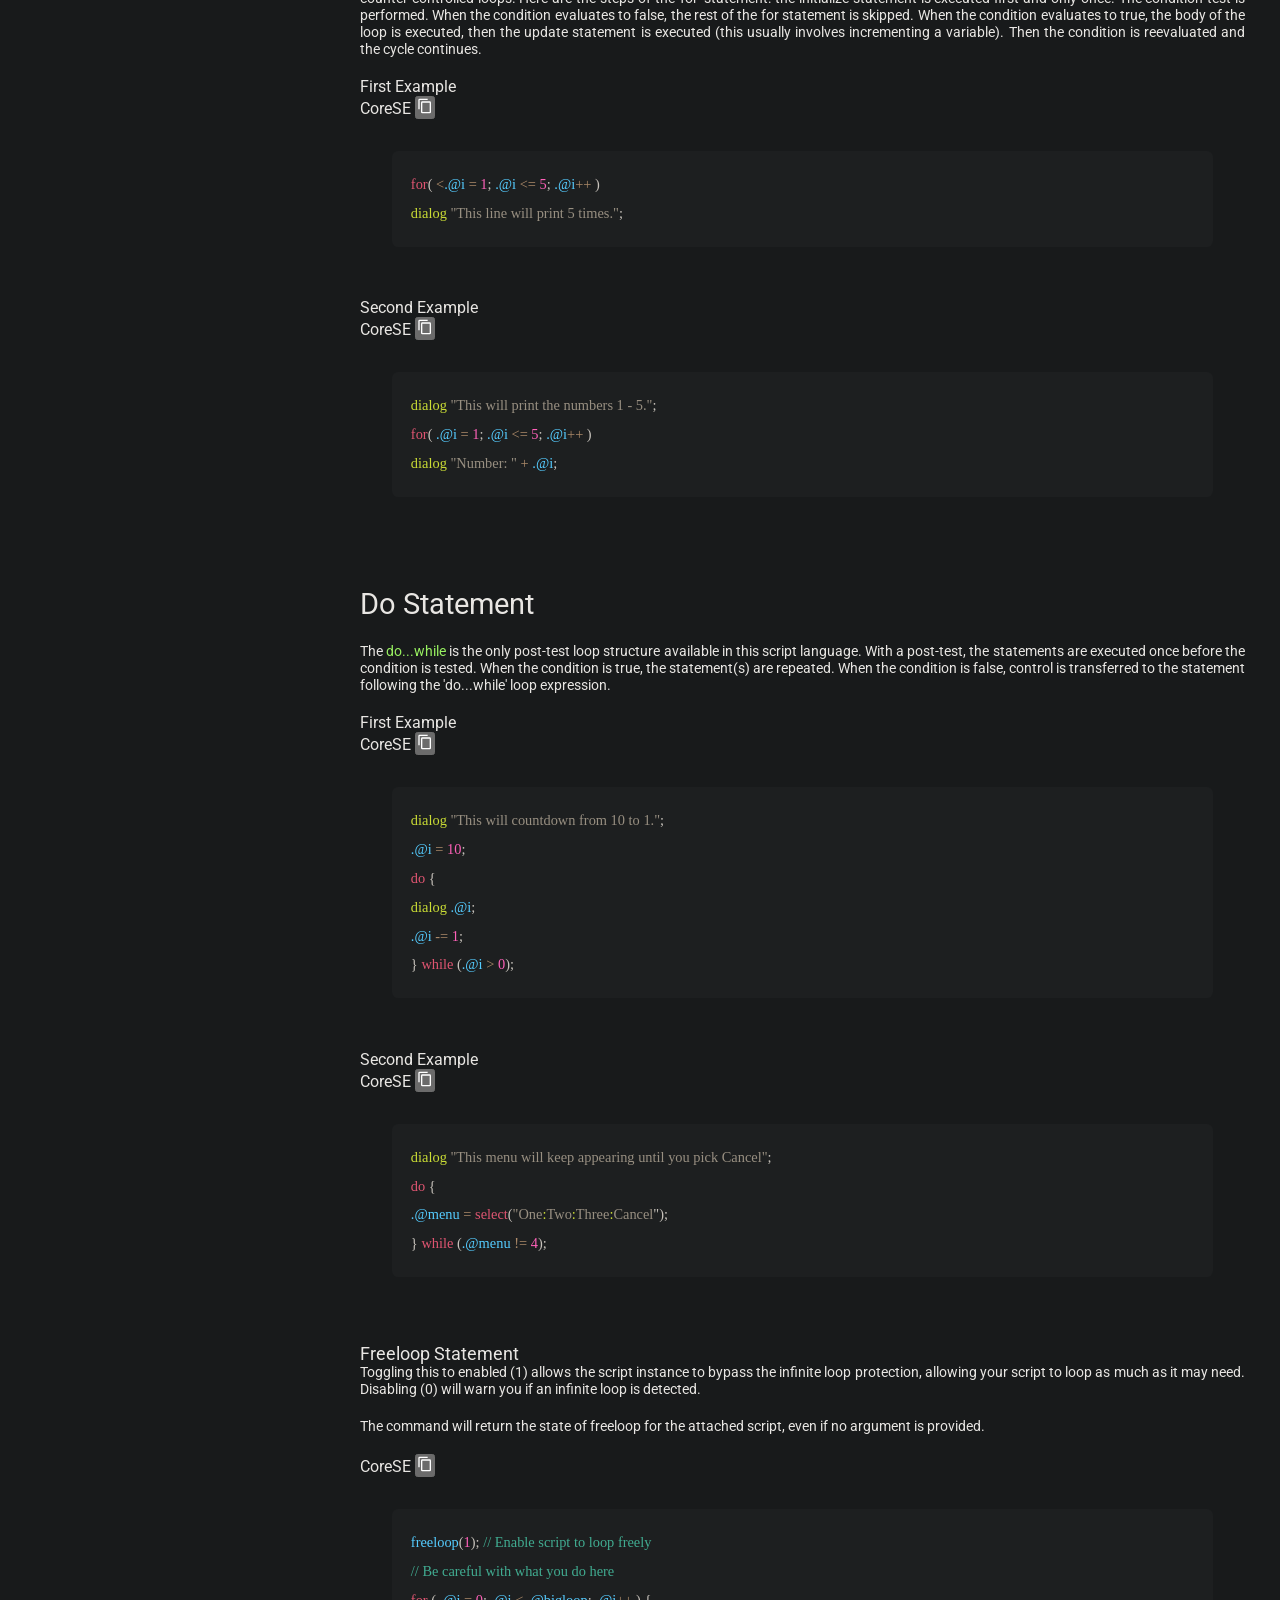
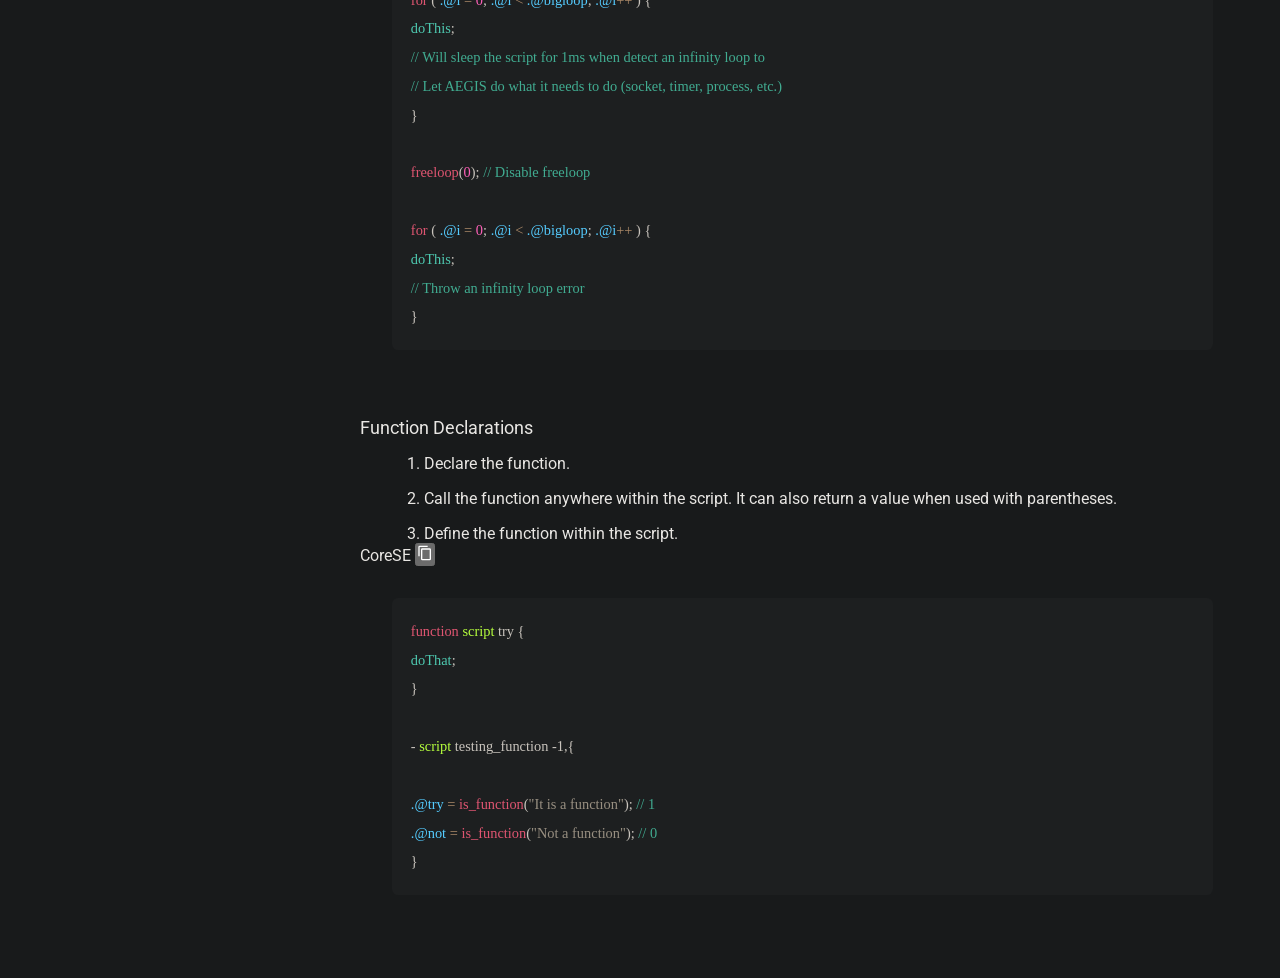
==== commit 39dceccb: "feat(docs): enhance code examples with styled blocks and add function declaration section with copy " ====
--- a/index.html
+++ b/index.html
@@ -2,78 +2,113 @@
 <!--
   Credits for the first Template Idea: freeCodeCamp.org
   Credits for the content, styling, logo, icon, favicon, accessibility and additional content: sdkitagawa
- -->
+-->
 <html lang="en">
 <head>
   <meta charset="utf-8" />
   <meta name="viewport" content="width=device-width, initial-scale=1.0" />
   <meta name="theme-color" content="#1d1f20" />
+  <link rel="stylesheet" href="css/prism.css" />
   <link rel="stylesheet" href="css/styles.css" />
   <link rel="shortcut icon" href="./assets/icon/favicon.ico" type="image/x-icon">
   <link rel="icon" type="image/png" href="./assets/icon/favicon.png" />
   <title>CoreSE Documentation</title>
 </head>
 <body>
-  <label>
-    <!-- This Hamburger menu could be better with JavaScript -->
-    <input class="hamburger-menu" type="checkbox">
-    <div class="toggle">
-      <span class="top-line common"></span>
-      <span class="middle-line common"></span>
-      <span class="bottom-line common"></span>
+  <input class="hamburger-menu" id="hamburger-toggle" type="checkbox">
+  <nav class="navbar">
+    <div class="navbar-left">
+      <label class="hamburger-label" for="hamburger-toggle">
+        <div class="toggle">
+          <span class="top-line common"></span>
+          <span class="middle-line common"></span>
+          <span class="bottom-line common"></span>
+        </div>
+      </label>
+      <a class="navbar-brand" href="/">
+        <img src="./assets/images/logo.png" class="navbar-logo" alt="CoreSE Logo">
+        <span class="navbar-title">CoreSE</span>
+      </a>
     </div>
-  <div class="slide">
+    <div class="navbar-center">
+      <a class="navbar-link" href="index.html">Documentation</a>
+      <a class="navbar-link" href="about.html">About</a>
+    </div>
+    <div class="navbar-right">
+      <button class="theme-toggle" id="theme-toggle" aria-label="Toggle theme">
+        <svg class="sun-icon" viewBox="0 0 24 24" width="20" height="20">
+          <path fill="currentColor" d="M12,7c-2.76,0-5,2.24-5,5s2.24,5,5,5s5-2.24,5-5S14.76,7,12,7L12,7z M2,13l2,0c0.55,0,1-0.45,1-1s-0.45-1-1-1l-2,0c-0.55,0-1,0.45-1,1S1.45,13,2,13z M20,13l2,0c0.55,0,1-0.45,1-1s-0.45-1-1-1l-2,0c-0.55,0-1,0.45-1,1S19.45,13,20,13z M11,2v2c0,0.55,0.45,1,1,1s1-0.45,1-1V2c0-0.55-0.45-1-1-1S11,1.45,11,2z M11,20v2c0,0.55,0.45,1,1,1s1-0.45,1-1v-2c0-0.55-0.45-1-1-1C11.45,19,11,19.45,11,20z M5.99,4.58c-0.39-0.39-1.03-0.39-1.41,0c-0.39,0.39-0.39,1.03,0,1.41l1.06,1.06c0.39,0.39,1.03,0.39,1.41,0s0.39-1.03,0-1.41L5.99,4.58z M18.36,16.95c-0.39-0.39-1.03-0.39-1.41,0c-0.39,0.39-0.39,1.03,0,1.41l1.06,1.06c0.39,0.39,1.03,0.39,1.41,0c0.39-0.39,0.39-1.03,0-1.41L18.36,16.95z M19.42,5.99c0.39-0.39,0.39-1.03,0-1.41c-0.39-0.39-1.03-0.39-1.41,0l-1.06,1.06c-0.39,0.39-0.39,1.03,0,1.41s1.03,0.39,1.41,0L19.42,5.99z M7.05,18.36c0.39-0.39,0.39-1.03,0-1.41c-0.39-0.39-1.03-0.39-1.41,0l-1.06,1.06c-0.39,0.39-0.39,1.03,0,1.41s1.03,0.39,1.41,0L7.05,18.36z"/>
+        </svg>
+        <svg class="moon-icon" viewBox="0 0 24 24" width="20" height="20">
+          <path fill="currentColor" d="M9.37,5.51C9.19,6.15,9.1,6.82,9.1,7.5c0,4.08,3.32,7.4,7.4,7.4c0.68,0,1.35-0.09,1.99-0.27C17.45,17.19,14.93,19,12,19c-3.86,0-7-3.14-7-7C5,9.07,6.81,6.55,9.37,5.51z M12,3c-4.97,0-9,4.03-9,9s4.03,9,9,9s9-4.03,9-9c0-0.46-0.04-0.92-0.1-1.36c-0.98,1.37-2.58,2.26-4.4,2.26c-2.98,0-5.4-2.42-5.4-5.4c0-1.81,0.89-3.42,2.26-4.4C12.92,3.04,12.46,3,12,3L12,3z"/>
+        </svg>
+      </button>
+      <a class="github-link" href="https://github.com/sdkitagawa/corese" target="_blank" rel="noopener">
+        <svg viewBox="0 0 24 24" width="20" height="20">
+          <path fill="currentColor" d="M12,0.297c-6.63,0-12,5.373-12,12c0,5.303,3.438,9.8,8.205,11.385c0.6,0.113,0.82-0.258,0.82-0.577c0-0.285-0.01-1.04-0.015-2.04c-3.338,0.72-4.042-1.61-4.042-1.61C4.422,18.07,3.633,17.7,3.633,17.7c-1.087-0.744,0.084-0.729,0.084-0.729c1.205,0.084,1.838,1.236,1.838,1.236c1.07,1.835,2.809,1.305,3.495,0.998c0.108-0.776,0.417-1.305,0.76-1.605c-2.665-0.3-5.466-1.332-5.466-5.93c0-1.31,0.465-2.38,1.235-3.22c-0.135-0.303-0.54-1.523,0.105-3.176c0,0,1.005-0.322,3.3,1.23c0.96-0.267,1.983-0.399,3.003-0.404c1.02,0.005,2.047,0.137,3.006,0.404c2.291-1.552,3.297-1.23,3.297-1.23c0.645,1.653,0.24,2.873,0.12,3.176c0.765,0.84,1.23,1.91,1.23,3.22c0,4.61-2.805,5.625-5.475,5.92c0.42,0.36,0.81,1.096,0.81,2.22c0,1.606-0.015,2.896-0.015,3.286c0,0.315,0.21,0.696,0.825,0.57c4.765-1.589,8.2-6.085,8.2-11.385c0-6.627-5.373-12-12-12"/>
+        </svg>
+      </a>
+    </div>
+  </nav>
+  <div class="sidebar">
     <aside>
       <nav id="navbar">
-        <img src="./assets/images/logo.png" class="header-image" alt="CoreSE Programming Language logo with 3 squares stacked diagonally in a counterclockwise direction each in a different color. The first is in white, the second is in azure and the third in a dark blue tone almost turning purple. And at the top of the 3 stacked squares there is the logo of the CoreSE programming language (which is pronounced Direction Course and Bearing) which are two letters C facing each other forming an infinity symbol and making a course. Each letter C has two different colors. In the letter C on the left at the top we have the dark blue tone and the azure tone at the bottom, while in the letter C on the right we have the opposite." title="CoreSE Programming Language">
-        <header class="top-header">CoreSE Documentation</header>
+        <header class="sidebar-header">CoreSE Documentation</header>
           <ul>
-              <li><a class="nav-link" href="#Introduction" aria-label="Introduction section" accesskey="1">Introduction</a></li>
-              <li><a class="nav-link" href="#CoreSE" aria-label="CoreSE Information section" accesskey="2">CoreSE</a></li>
-              <li><a class="nav-link" href="#Hello_World" aria-label="How to Hello World section" accesskey="3">Hello World</a></li>
-              <li><a class="nav-link" href="#Variables" aria-label="Variables section" accesskey="4">Variables</a></li>
-              <li><a class="nav-link" href="#Prefix_Operator" aria-label="Prefix Operators section" accesskey="5">Prefix Operator</a></li>
-              <li><a class="nav-link" href="#Declaring_Variables" aria-label="Variable Declaration section" accesskey="6">Declaring Variables</a></li>
-              <li><a class="nav-link" href="#Variable_Scope" aria-label="Variable Scope section" accesskey="7">Variable Scope</a></li>
-              <li><a class="nav-link" href="#Global_Prefix" aria-label="Global Prefixes section" accesskey="8">Global Prefix</a></li>
-              <li><a class="nav-link" href="#AI_Prefix" accesskey="9">AI Prefix</a></li>
-              <li><a class="nav-link" href="#Global_Prefix_Constants" accesskey="0">Global Prefix Constants</a></li>
-              <li><a class="nav-link" href="#Local_Prefix_Constants" accesskey="-">Local Prefix Constants</a></li>
-              <li><a class="nav-link" href="#Instance_Prefix" accesskey="=">Instance Prefix</a></li>
-              <li><a class="nav-link" href="#Data_Type_Postfix" accesskey="q">Data Type Postfix</a></li>
-              <li><a class="nav-link" href="#Array_Data_Type" accesskey="a">Array Data Type</a></li>
-              <li><a class="nav-link" href="#If_and_Else_Statement" accesskey="z">If and Else Statement</a></li>
-              <li><a class="nav-link" href="#Switch_and_Case_Statement" accesskey="t">Switch and Case Statement</a></li>
-              <li><a class="nav-link" href="#While_Statement" accesskey="g">While Statement</a></li>
-              <li><a class="nav-link" href="#For_Statement" accesskey="y">For Statement</a></li>
-              <li><a class="nav-link" href="#Do_Statement" accesskey="h">Do Statement</a></li>
-              <li><a class="nav-link" href="#Freeloop_Statement" accesskey="u">Freeloop Statement</a></li>
-              <li><a class="nav-link" href="#Function_Declarations" accesskey="j">Function Declarations</a></li>
+              <li class="mobile-only"><a class="nav-link" href="index.html" aria-label="Documentation page">Documentation</a></li>
+              <li class="mobile-only"><a class="nav-link" href="about.html" aria-label="About page">About</a></li>
+              <li><a class="nav-link" href="#Introduction" aria-label="Introduction section">Introduction</a></li>
+              <li><a class="nav-link" href="#Hello_World" aria-label="Hello World section">Hello World</a></li>
+              <li><a class="nav-link" href="#Variables" aria-label="Variables section">Variables</a></li>
+              <li><a class="nav-link" href="#Prefix_Operator" aria-label="Prefix Operators section">Prefix Operator</a></li>
+              <li><a class="nav-link" href="#Declaring_Variables" aria-label="Variable Declaration section">Declaring Variables</a></li>
+              <li><a class="nav-link" href="#Variable_Scope" aria-label="Variable Scope section">Variable Scope</a></li>
+              <li><a class="nav-link" href="#Global_Prefix" aria-label="Global Prefixes section">Global Prefix</a></li>
+              <li><a class="nav-link" href="#AI_Prefix" aria-label="AI Prefix section">AI Prefix</a></li>
+              <li><a class="nav-link" href="#Global_Prefix_Constants" aria-label="Global Prefix Constants section">Global Prefix Constants</a></li>
+              <li><a class="nav-link" href="#Local_Prefix_Constants" aria-label="Local Prefix Constants section">Local Prefix Constants</a></li>
+              <li><a class="nav-link" href="#Instance_Prefix" aria-label="Instance Prefix section">Instance Prefix</a></li>
+              <li><a class="nav-link" href="#Data_Type_Postfix" aria-label="Data Type Postfix section">Data Type Postfix</a></li>
+              <li><a class="nav-link" href="#Array_Data_Type" aria-label="Array Data Type section">Array Data Type</a></li>
+              <li><a class="nav-link" href="#If_and_Else_Statement" aria-label="If and Else section">If and Else Statement</a></li>
+              <li><a class="nav-link" href="#Switch_and_Case_Statement" aria-label="Switch and Case section">Switch and Case Statement</a></li>
+              <li><a class="nav-link" href="#While_Statement" aria-label="While Statement section">While Statement</a></li>
+              <li><a class="nav-link" href="#For_Statement" aria-label="For Statement section">For Statement</a></li>
+              <li><a class="nav-link" href="#Do_Statement" aria-label="Do Statement section">Do Statement</a></li>
+              <li><a class="nav-link" href="#Freeloop_Statement" aria-label="Freeloop Statement section">Freeloop Statement</a></li>
+              <li><a class="nav-link" href="#Function_Declarations" aria-label="Function Declarations section">Function Declarations</a></li>
           </ul>
       </nav>
     </aside>
   </div>
-  </label>
   <section id="Introduction"></section>
   <main id="main-doc">
+    <nav class="breadcrumbs" aria-label="Breadcrumbs">
+      <ul>
+        <li class="arrow_character_item"><a href="index.html" class="breadcrumb-home" aria-label="Home page"><svg viewBox="0 0 24 24" width="18" height="18"><path fill="currentColor" d="M10 19v-5h4v5c0 .55.45 1 1 1h3c.55 0 1-.45 1-1v-7h1.7c.46 0 .68-.57.33-.87L12.67 3.6c-.38-.34-.96-.34-1.34 0l-8.36 7.53c-.34.3-.13.87.33.87H5v7c0 .55.45 1 1 1h3c.55 0 1-.45 1-1z"/></svg></a></li>
+        <li class="arrow_character_item"><span>Welcome to CoreSE!</span></li>
+      </ul>
+    </nav>
     <section class="main-section" id="Introduction">
       <header class="header-control">Introduction</header>
       <p class="paragraph-padding"><span class="code-scope">CoreSE</span> is a powerful, statically and strong typed, lightweight, embedded and a cross-platform, object-oriented scripting programming language written in C/C++, Client & Server side for Scripting Game Development and it was developed by <a href="https://github.com/sdkitagawa" target="_blank">Douglas Kitagawa</a>. It is a class-based concurrent scripting language and it can be integrated with <a href="https://github.com/lua/lua">Lua</a> or <span class="code-common">SQL</span>.</p>
       <p class="paragraph-padding"><span class="code-scope">CoreSE</span> also contains a standard library of objects, such as Array, Date, and Math, and a core set of language elements such as operators, control structures, and statements.</p>
       <p><span class="code-scope">CoreSE</span> supports procedural programming, object-oriented programming and functional programming. Thanks to special built-in methods, it can also be used as a prototype-based programming language.</p>
     </section>
-    <section class="main-section section-padding" id="CoreSE">
-      <header class="header-control">CoreSE</header>
-      <p><span class="code-scope">CoreSE</span> it is also very similar in some ways to C/C++ and Lua, but fundamentally different in some other aspects. The CoreSE language resembles C/C++ and Lua but does not have C/C++'s static typing and strong type checking and it is simple and flexible as Lua. CoreSE follows most of the C/C++ expression syntax, naming conventions and basic control-flow constructs which was the reason why it was named CoreSE (because it follows a different Course).</p>
-      <p><span class="code-scope">CoreSE</span> has been developed from scratch for <a href="https://www.gravity.co.kr/" target="_blank">GRAVITY</a> in order to offer an easy way to write high level code in a scripted language compatible with Lua and Delphi code for Windows platforms. It is written in C++ code that can be compiled on any platform using a C/C++ compiler.</p>
-    </section>
     <section class="main-section section-padding" id="Hello_World">
       <header class="header-control">Hello World</header>
       <p>To get started with writing <span class="code-scope">CoreSE</span>, open your IDE or scratchpad and write your first <span class="code-array-position">Hello World!</span> code using the following code:</p>
 
-      <code><span class="code-event">OnPCLoginEvent</span>:
-        <span class="code-array-position">dialog</span> <span class="code-string">"Hello World!"</span><span class="code-keyword">;</span>
-      </code>
+      <div class="code-block-wrapper">
+        <div class="code-block-header">
+          <span class="code-block-title">CoreSE</span>
+          <button class="copy-button" aria-label="Copy code">
+            <svg viewBox="0 0 24 24" width="16" height="16"><path fill="currentColor" d="M19,21H8V7H19M19,5H8A2,2 0 0,0 6,7V21A2,2 0 0,0 8,23H19A2,2 0 0,0 21,21V7A2,2 0 0,0 19,5M16,1H4A2,2 0 0,0 2,3V17H4V3H16V1Z"/></svg>
+          </button>
+        </div>
+        <pre class="language-core"><code><span class="code-event">OnPCLoginEvent</span>:
+  <span class="code-array-position">	dialog</span> <span class="code-string">"Hello World!"</span><span class="code-keyword">;</span></code></pre>
+      </div>
 
     </section>
     <section class="main-section section-padding" id="Variables">
@@ -128,36 +163,71 @@
         <li><b>Note</b>: The <span class="code-scope">$</span> before the <span class="code-scope">firstVariable</span> word it is a <a href="#Prefix_Operator">Variable Prefix Operator</a></li>
       </ul>
 
-      <code><span class="code-common">var</span> <span class="code-scope">$firstVariable</span>;
-        <span class="code-common">var</span> <span class="code-scope">$firstVariable</span>
-        <span class="code-common">set</span> <span class="code-scope">$firstVariable</span>;
-        <span class="code-common">set</span> <span class="code-scope">$firstVariable</span>
-      </code>
+      <div class="code-block-wrapper">
+        <div class="code-block-header">
+          <span class="code-block-title">CoreSE</span>
+          <button class="copy-button" aria-label="Copy code">
+            <svg viewBox="0 0 24 24" width="16" height="16"><path fill="currentColor" d="M19,21H8V7H19M19,5H8A2,2 0 0,0 6,7V21A2,2 0 0,0 8,23H19A2,2 0 0,0 21,21V7A2,2 0 0,0 19,5M16,1H4A2,2 0 0,0 2,3V17H4V3H16V1Z"/></svg>
+          </button>
+        </div>
+        <pre class="language-core"><code><span class="code-common">var</span> <span class="code-scope">$firstVariable</span>;
+<span class="code-common">var</span> <span class="code-scope">$firstVariable</span>
+<span class="code-common">set</span> <span class="code-scope">$firstVariable</span>;
+<span class="code-common">set</span> <span class="code-scope">$firstVariable</span></code></pre>
+      </div>
 
       <p>To initialize your variables in <span class="code-scope">CoreSE</span> you must use the equal to (<span class="code-common"> = </span>) followed by the value of your variable, <b>i.e</b>:</p>
 
-      <code><span class="code-common">set</span> <span class="code-scope">$firstVariable$</span> <span class="code-common">=</span> <span class="code-string">"This is your first variable!"</span>;
-      </code>
+      <div class="code-block-wrapper">
+        <div class="code-block-header">
+          <span class="code-block-title">CoreSE</span>
+          <button class="copy-button" aria-label="Copy code">
+            <svg viewBox="0 0 24 24" width="16" height="16"><path fill="currentColor" d="M19,21H8V7H19M19,5H8A2,2 0 0,0 6,7V21A2,2 0 0,0 8,23H19A2,2 0 0,0 21,21V7A2,2 0 0,0 19,5M16,1H4A2,2 0 0,0 2,3V17H4V3H16V1Z"/></svg>
+          </button>
+        </div>
+        <pre class="language-core"><code><span class="code-common">set</span> <span class="code-scope">$firstVariable$</span> <span class="code-common">=</span> <span class="code-string">"This is your first variable!"</span>;</code></pre>
+      </div>
 
       <p>You can also use a comma (<span class="code-common"> , </span>) instead of the equal to operator.</p>
 
-      <code><span class="code-common">set</span> <span class="code-scope">$firstVariable$</span>, <span class="code-string">"This is your first variable!"</span>;
-      </code>
+      <div class="code-block-wrapper">
+        <div class="code-block-header">
+          <span class="code-block-title">CoreSE</span>
+          <button class="copy-button" aria-label="Copy code">
+            <svg viewBox="0 0 24 24" width="16" height="16"><path fill="currentColor" d="M19,21H8V7H19M19,5H8A2,2 0 0,0 6,7V21A2,2 0 0,0 8,23H19A2,2 0 0,0 21,21V7A2,2 0 0,0 19,5M16,1H4A2,2 0 0,0 2,3V17H4V3H16V1Z"/></svg>
+          </button>
+        </div>
+        <pre class="language-core"><code><span class="code-common">set</span> <span class="code-scope">$firstVariable$</span>, <span class="code-string">"This is your first variable!"</span>;</code></pre>
+      </div>
 
       <p class="paragraph-padding">The <span class="code-scope">$</span> before the <span class="code-scope">myVariable"</span> word it's what we call it Variable Prefix.</p>
       <p>For example,</p>
 
-      <code><span class="code-keyword">set</span> <span class="code-scope">.@myVariable$</span> <span class="code-common">=</span> <span class="code-string">"Text"</span><span class="code-keyword">;</span>
-        <span class="code-keyword">set</span> <span class="code-scope">.@myVariable$</span><span class="code-common">,</span> <span class="code-string">"Text"</span><span class="code-keyword">;</span>
-      </code>
+      <div class="code-block-wrapper">
+        <div class="code-block-header">
+          <span class="code-block-title">CoreSE</span>
+          <button class="copy-button" aria-label="Copy code">
+            <svg viewBox="0 0 24 24" width="16" height="16"><path fill="currentColor" d="M19,21H8V7H19M19,5H8A2,2 0 0,0 6,7V21A2,2 0 0,0 8,23H19A2,2 0 0,0 21,21V7A2,2 0 0,0 19,5M16,1H4A2,2 0 0,0 2,3V17H4V3H16V1Z"/></svg>
+          </button>
+        </div>
+        <pre class="language-core"><code><span class="code-keyword">set</span> <span class="code-scope">.@myVariable$</span> <span class="code-common">=</span> <span class="code-string">"Text"</span><span class="code-keyword">;</span>
+<span class="code-keyword">set</span> <span class="code-scope">.@myVariable$</span><span class="code-common">,</span> <span class="code-string">"Text"</span><span class="code-keyword">;</span></code></pre>
+      </div>
 
       <p>This syntax is used to declare global variables.</p>
       <p>In this case the <span class="code-scope">.@</span> are the Variable Prefixes.</p>
       <p>You can also use this way to declare a local variable:</p>
 
-      <code><span class="code-keyword">set</span> <span class="code-scope">$myVariable$</span> <span class="code-common">=</span> <span class="code-string">"Text"</span><span class="code-keyword">;</span>
-        <span class="code-keyword">set</span> <span class="code-scope">$myVariable$</span><span class="code-common">,</span> <span class="code-string">"Text"</span><span class="code-keyword">;</span>
-      </code>
+      <div class="code-block-wrapper">
+        <div class="code-block-header">
+          <span class="code-block-title">CoreSE</span>
+          <button class="copy-button" aria-label="Copy code">
+            <svg viewBox="0 0 24 24" width="16" height="16"><path fill="currentColor" d="M19,21H8V7H19M19,5H8A2,2 0 0,0 6,7V21A2,2 0 0,0 8,23H19A2,2 0 0,0 21,21V7A2,2 0 0,0 19,5M16,1H4A2,2 0 0,0 2,3V17H4V3H16V1Z"/></svg>
+          </button>
+        </div>
+        <pre class="language-core"><code><span class="code-keyword">set</span> <span class="code-scope">$myVariable$</span> <span class="code-common">=</span> <span class="code-string">"Text"</span><span class="code-keyword">;</span>
+<span class="code-keyword">set</span> <span class="code-scope">$myVariable$</span><span class="code-common">,</span> <span class="code-string">"Text"</span><span class="code-keyword">;</span></code></pre>
+      </div>
 
       <p>By using the <span class="code-scope">.@</span> symbols you will always declare a local variable.</p>
     </section>
@@ -165,14 +235,28 @@
       <header class="header-control">Variable Scope</header>
       <p>Let's suppose you declare a variable as follows:</p>
 
-      <code><span class="code-common">set</span> <span class="code-scope">$variableName</span>;
-      </code>
+      <div class="code-block-wrapper">
+        <div class="code-block-header">
+          <span class="code-block-title">CoreSE</span>
+          <button class="copy-button" aria-label="Copy code">
+            <svg viewBox="0 0 24 24" width="16" height="16"><path fill="currentColor" d="M19,21H8V7H19M19,5H8A2,2 0 0,0 6,7V21A2,2 0 0,0 8,23H19A2,2 0 0,0 21,21V7A2,2 0 0,0 19,5M16,1H4A2,2 0 0,0 2,3V17H4V3H16V1Z"/></svg>
+          </button>
+        </div>
+        <pre class="language-core"><code><span class="code-common">set</span> <span class="code-scope">$variableName</span>;</code></pre>
+      </div>
 
       <p>This is what we call it a <span class="code-scope">global variable</span> and it is called <span class="code-scope">global</span> because it is available to any other code in the current document.</p>
       <p>Now let's change the example, let's suppose you are declaring a variable using:</p>
 
-      <code><span class="code-common">set</span> <span class="code-scope">.@variableName</span>;
-      </code>
+      <div class="code-block-wrapper">
+        <div class="code-block-header">
+          <span class="code-block-title">CoreSE</span>
+          <button class="copy-button" aria-label="Copy code">
+            <svg viewBox="0 0 24 24" width="16" height="16"><path fill="currentColor" d="M19,21H8V7H19M19,5H8A2,2 0 0,0 6,7V21A2,2 0 0,0 8,23H19A2,2 0 0,0 21,21V7A2,2 0 0,0 19,5M16,1H4A2,2 0 0,0 2,3V17H4V3H16V1Z"/></svg>
+          </button>
+        </div>
+        <pre class="language-core"><code><span class="code-common">set</span> <span class="code-scope">.@variableName</span>;</code></pre>
+      </div>
 
       <p>This what we call <span class="code-scope">local variable</span>, because it is available only within that specific block of code. This is important for scripts which are called with no RID attached, that is, not triggered by a specific client object.</p>
 
@@ -184,11 +268,17 @@
       <p>They are stored by Zone Server in the database table <span class="code-array">mapreg</span>.</p>
 
       <h1>How to declare a Global Variable</h1>
-      <code><span class="code-common">set</span> <span class="code-scope">$variableName</span>;
-      </code>
-
       <p><b>Note</b>: The <span class="code-scope">$</span> before the <span class="code-scope">variableName</span> it is a <b>global variable</b>.</p>
 
+      <div class="code-block-wrapper">
+        <div class="code-block-header">
+          <span class="code-block-title">CoreSE</span>
+          <button class="copy-button" aria-label="Copy code">
+            <svg viewBox="0 0 24 24" width="16" height="16"><path fill="currentColor" d="M19,21H8V7H19M19,5H8A2,2 0 0,0 6,7V21A2,2 0 0,0 8,23H19A2,2 0 0,0 21,21V7A2,2 0 0,0 19,5M16,1H4A2,2 0 0,0 2,3V17H4V3H16V1Z"/></svg>
+          </button>
+        </div>
+        <pre class="language-core"><code><span class="code-common">set</span> <span class="code-scope">$variableName</span>;</code></pre>
+      </div>
     </section>
     <section class="main-section section-padding" id="AI_Prefix">
       <header class="header-control">AI Prefix</header>
@@ -197,11 +287,18 @@
 
       <h1>How to declare an AI Variable</h1>
 
-      <code><span class="code-keyword">set</span> <span class="code-scope">.myVariable</span> <span class="code-common">=</span> <span class="code-number">10</span><span class="code-keyword">;</span>
-        <span class="code-keyword">set</span> <span class="code-scope">.myVariable</span><span class="code-common">,</span> <span class="code-number">10</span><span class="code-keyword">;</span>
-        <span class="code-keyword">set</span> <span class="code-scope">.myVariable$</span> <span class="code-common">=</span><span class="code-string">"Text"</span><span class="code-keyword">;</span>
-        <span class="code-keyword">set</span> <span class="code-scope">.myVariable$</span><span class="code-common">,</span><span class="code-string">"Text"</span><span class="code-keyword">;</span>
-      </code>
+      <div class="code-block-wrapper">
+        <div class="code-block-header">
+          <span class="code-block-title">CoreSE</span>
+          <button class="copy-button" aria-label="Copy code">
+            <svg viewBox="0 0 24 24" width="16" height="16"><path fill="currentColor" d="M19,21H8V7H19M19,5H8A2,2 0 0,0 6,7V21A2,2 0 0,0 8,23H19A2,2 0 0,0 21,21V7A2,2 0 0,0 19,5M16,1H4A2,2 0 0,0 2,3V17H4V3H16V1Z"/></svg>
+          </button>
+        </div>
+        <pre class="language-core"><code><span class="code-keyword">set</span> <span class="code-scope">.myVariable</span> <span class="code-common">=</span> <span class="code-number">10</span><span class="code-keyword">;</span>
+<span class="code-keyword">set</span> <span class="code-scope">.myVariable</span><span class="code-common">,</span> <span class="code-number">10</span><span class="code-keyword">;</span>
+<span class="code-keyword">set</span> <span class="code-scope">.myVariable$</span> <span class="code-common">=</span><span class="code-string">"Text"</span><span class="code-keyword">;</span>
+<span class="code-keyword">set</span> <span class="code-scope">.myVariable$</span><span class="code-common">,</span><span class="code-string">"Text"</span><span class="code-keyword">;</span></code></pre>
+      </div>
 
       <p><b>Note</b>: The <span class="code-common">.</span> before the <span class="code-common">variableName</span> it is an <b>AI</b>.</p>
 
@@ -213,11 +310,18 @@
       <p>Consequently, you can access global variables declared from different Client Sides. For example, if a variable called <span class="code-scope">$userName</span> is declared in a Script, you can refer to this variable from the Server Side and Client Side.</p>
       <p>A permanent global account variable stored by the Inter Server. They are stored in the <span class="code-array">global_acc_reg_num</span> table and <span class="code-array">global_acc_reg_str</span>.</p>
 
-      <code><span class="code-keyword">set</span> <span class="code-scope">##myVariable</span> <span class="code-common">=</span> <span class="code-number">250</span><span class="code-keyword">;</span>
-        <span class="code-keyword">set</span> <span class="code-scope">##myVariable</span><span class="code-common">,</span> <span class="code-number">250</span><span class="code-keyword">;</span>
-        <span class="code-keyword">set</span> <span class="code-scope">##myVariable$</span> <span class="code-common">=</span> <span class="code-string">"This is a string"</span><span class="code-keyword">;</span>
-        <span class="code-keyword">set</span> <span class="code-scope">##myVariable$</span><span class="code-common">,</span> <span class="code-string">"This is a string"</span><span class="code-keyword">;</span>
-      </code>
+      <div class="code-block-wrapper">
+        <div class="code-block-header">
+          <span class="code-block-title">CoreSE</span>
+          <button class="copy-button" aria-label="Copy code">
+            <svg viewBox="0 0 24 24" width="16" height="16"><path fill="currentColor" d="M19,21H8V7H19M19,5H8A2,2 0 0,0 6,7V21A2,2 0 0,0 8,23H19A2,2 0 0,0 21,21V7A2,2 0 0,0 19,5M16,1H4A2,2 0 0,0 2,3V17H4V3H16V1Z"/></svg>
+          </button>
+        </div>
+        <pre class="language-core"><code><span class="code-keyword">set</span> <span class="code-scope">##myVariable</span> <span class="code-common">=</span> <span class="code-number">250</span><span class="code-keyword">;</span>
+<span class="code-keyword">set</span> <span class="code-scope">##myVariable</span><span class="code-common">,</span> <span class="code-number">250</span><span class="code-keyword">;</span>
+<span class="code-keyword">set</span> <span class="code-scope">##myVariable$</span> <span class="code-common">=</span> <span class="code-string">"This is a string"</span><span class="code-keyword">;</span>
+<span class="code-keyword">set</span> <span class="code-scope">##myVariable$</span><span class="code-common">,</span> <span class="code-string">"This is a string"</span><span class="code-keyword">;</span></code></pre>
+      </div>
 
     </section>
     <section class="main-section section-padding" id="Local_Prefix_Constants">
@@ -225,11 +329,18 @@
       <p>The Local Constants are stored by Inter Server in the <span class="code-array">acc_reg_num</span> table and <span class="code-array">acc_reg_str</span>.</p>
       <p>A permanent global account variable stored by the Inter Server. They are stored in the "global_acc_reg_num" table and "global_acc_reg_str"</p>
 
-      <code><span class="code-keyword">set</span> <span class="code-scope">#myVariable</span> <span class="code-common">=</span> <span class="code-number">250</span><span class="code-keyword">;</span>
-        <span class="code-keyword">set</span> <span class="code-scope">#myVariable</span><span class="code-common">,</span> <span class="code-number">250</span><span class="code-keyword">;</span>
-        <span class="code-keyword">set</span> <span class="code-scope">#myVariable$</span> <span class="code-common">=</span> <span class="code-string">"This is a string"</span><span class="code-keyword">;</span>
-        <span class="code-keyword">set</span> <span class="code-scope">#myVariable$</span><span class="code-common">,</span> <span class="code-string">"This is a string"</span><span class="code-keyword">;</span>
-      </code>
+      <div class="code-block-wrapper">
+        <div class="code-block-header">
+          <span class="code-block-title">CoreSE</span>
+          <button class="copy-button" aria-label="Copy code">
+            <svg viewBox="0 0 24 24" width="16" height="16"><path fill="currentColor" d="M19,21H8V7H19M19,5H8A2,2 0 0,0 6,7V21A2,2 0 0,0 8,23H19A2,2 0 0,0 21,21V7A2,2 0 0,0 19,5M16,1H4A2,2 0 0,0 2,3V17H4V3H16V1Z"/></svg>
+          </button>
+        </div>
+        <pre class="language-core"><code><span class="code-keyword">set</span> <span class="code-scope">#myVariable</span> <span class="code-common">=</span> <span class="code-number">250</span><span class="code-keyword">;</span>
+<span class="code-keyword">set</span> <span class="code-scope">#myVariable</span><span class="code-common">,</span> <span class="code-number">250</span><span class="code-keyword">;</span>
+<span class="code-keyword">set</span> <span class="code-scope">#myVariable$</span> <span class="code-common">=</span> <span class="code-string">"This is a string"</span><span class="code-keyword">;</span>
+<span class="code-keyword">set</span> <span class="code-scope">#myVariable$</span><span class="code-common">,</span> <span class="code-string">"This is a string"</span><span class="code-keyword">;</span></code></pre>
+      </div>
 
       <p>The only difference you will note from normal <span class="code-scope">#</span> variables is when you have multiple Inter Servers connected to the same Zone Server. The # variables are unique to each Inter Server, while the ## variables are shared by all these Inter Servers.</p>
     </section>
@@ -237,11 +348,18 @@
       <header class="header-control">Instance Prefix</header>
       <p>These are used with the instancing system and are unique to each instance type. Can be accessed from inside the instance or by calling <span class="code-array">getinstancevar</span>.</p>
 
-      <code><span class="code-keyword">set</span> <span class="code-scope">'myVariable</span> <span class="code-common">=</span> <span class="code-number">250</span><span class="code-keyword">;</span>
-        <span class="code-keyword">set</span> <span class="code-scope">'myVariable</span><span class="code-common">,</span> <span class="code-number">250</span><span class="code-keyword">;</span>
-        <span class="code-keyword">set</span> <span class="code-scope">'myVariable$</span> <span class="code-common">=</span> <span class="code-string">"This is a string"</span><span class="code-keyword">;</span>
-        <span class="code-keyword">set</span> <span class="code-scope">'myVariable$</span><span class="code-common">,</span> <span class="code-string">"This is a string"</span><span class="code-keyword">;</span>
-      </code>
+      <div class="code-block-wrapper">
+        <div class="code-block-header">
+          <span class="code-block-title">CoreSE</span>
+          <button class="copy-button" aria-label="Copy code">
+            <svg viewBox="0 0 24 24" width="16" height="16"><path fill="currentColor" d="M19,21H8V7H19M19,5H8A2,2 0 0,0 6,7V21A2,2 0 0,0 8,23H19A2,2 0 0,0 21,21V7A2,2 0 0,0 19,5M16,1H4A2,2 0 0,0 2,3V17H4V3H16V1Z"/></svg>
+          </button>
+        </div>
+        <pre class="language-core"><code><span class="code-keyword">set</span> <span class="code-scope">'myVariable</span> <span class="code-common">=</span> <span class="code-number">250</span><span class="code-keyword">;</span>
+<span class="code-keyword">set</span> <span class="code-scope">'myVariable</span><span class="code-common">,</span> <span class="code-number">250</span><span class="code-keyword">;</span>
+<span class="code-keyword">set</span> <span class="code-scope">'myVariable$</span> <span class="code-common">=</span> <span class="code-string">"This is a string"</span><span class="code-keyword">;</span>
+<span class="code-keyword">set</span> <span class="code-scope">'myVariable$</span><span class="code-common">,</span> <span class="code-string">"This is a string"</span><span class="code-keyword">;</span></code></pre>
+      </div>
 
       <p><b>Note</b>: The <span class="code-scope">#</span> before the <span class="code-scope">variableName</span> it is a <b>local constant variable</b>.</p>
     </section>
@@ -339,15 +457,29 @@
       <p>This data type will allow you to quickly fill up an array in one go.</p>
       <p><b>Follow the pattern:</b></p>
 
-      <code><span class="code-keyword">setarray</span> <span class="code-scope">{array name}</span><span class="code-array">[ {initial position} ]</span></span> <span class="code-common">=</span> <span class="code-array-position">value, value, value, ...</span>;
-        <span class="code-keyword">setarray</span> <span class="code-scope">{array name}</span><span class="code-array">[ {initial position} ]</span></span><span class="code-common">,</span> <span class="code-array-position">value, value, value, ...</span>;
-      </code>
+      <div class="code-block-wrapper">
+        <div class="code-block-header">
+          <span class="code-block-title">CoreSE</span>
+          <button class="copy-button" aria-label="Copy code">
+            <svg viewBox="0 0 24 24" width="16" height="16"><path fill="currentColor" d="M19,21H8V7H19M19,5H8A2,2 0 0,0 6,7V21A2,2 0 0,0 8,23H19A2,2 0 0,0 21,21V7A2,2 0 0,0 19,5M16,1H4A2,2 0 0,0 2,3V17H4V3H16V1Z"/></svg>
+          </button>
+        </div>
+        <pre class="language-core"><code><span class="code-keyword">setarray</span> <span class="code-scope">{array name}</span><span class="code-array">[ {initial position} ]</span></span> <span class="code-common">=</span> <span class="code-array-position">value, value, value, ...</span>;
+<span class="code-keyword">setarray</span> <span class="code-scope">{array name}</span><span class="code-array">[ {initial position} ]</span></span><span class="code-common">,</span> <span class="code-array-position">value, value, value, ...</span>;</code></pre>
+      </div>
 
       <p>Here's a real world sample:</p>
 
-      <code><span class="code-keyword">setarray</span> <span class="code-scope">.@myArray</span> <span class="code-array">[0]</span></span> <span class="code-common">=</span> <span class="code-array-position">"Name", "Surname", "Last name", ...</span>;
-        <span class="code-keyword">setarray</span> <span class="code-scope">.@myArray</span><span class="code-array">[0]</span></span><span class="code-common">,</span> <span class="code-array-position">"Name", "Surname", "Last name", ...</span>;
-      </code>
+      <div class="code-block-wrapper">
+        <div class="code-block-header">
+          <span class="code-block-title">CoreSE</span>
+          <button class="copy-button" aria-label="Copy code">
+            <svg viewBox="0 0 24 24" width="16" height="16"><path fill="currentColor" d="M19,21H8V7H19M19,5H8A2,2 0 0,0 6,7V21A2,2 0 0,0 8,23H19A2,2 0 0,0 21,21V7A2,2 0 0,0 19,5M16,1H4A2,2 0 0,0 2,3V17H4V3H16V1Z"/></svg>
+          </button>
+        </div>
+        <pre class="language-core"><code><span class="code-keyword">setarray</span> <span class="code-scope">.@myArray</span> <span class="code-array">[0]</span></span> <span class="code-common">=</span> <span class="code-array-position">"Name", "Surname", "Last name", ...</span>;
+<span class="code-keyword">setarray</span> <span class="code-scope">.@myArray</span><span class="code-array">[0]</span></span><span class="code-common">,</span> <span class="code-array-position">"Name", "Surname", "Last name", ...</span>;</code></pre>
+      </div>
 
     </section>
     <section class="main-section section-padding" id="If_and_Else_Statement">
@@ -357,20 +489,36 @@
     <br />
 
     <h1>First Example</h1>
-      <code><span class="code-function">if</span> <span class="code-keyword">(<span class="code-number">1</span>)</span><span class="code-array-position"> dialog</span></span> <span class="code-string">"This will always print."</span>;
-        <span class="code-function">if</span> <span class="code-keyword">(<span class="code-number">0</span>)</span><span class="code-array-position"> dialog</span></span> <span class="code-string">"And this will never print."</span>;
-        <span class="code-function">if</span> <span class="code-keyword">(<span class="code-number">5</span>)</span><span class="code-array-position"> dialog</span></span> <span class="code-string">"This will also always print."</span>;
-        <span class="code-function">if</span> <span class="code-keyword">(-<span class="code-number">1</span>)</span><span class="code-array-position"> dialog</span></span> <span class="code-string">"Funny as it is, this will also print just fine."</span>;
-      </code>
+      <div class="code-block-wrapper">
+        <div class="code-block-header">
+          <span class="code-block-title">CoreSE</span>
+          <button class="copy-button" aria-label="Copy code">
+            <svg viewBox="0 0 24 24" width="16" height="16"><path fill="currentColor" d="M19,21H8V7H19M19,5H8A2,2 0 0,0 6,7V21A2,2 0 0,0 8,23H19A2,2 0 0,0 21,21V7A2,2 0 0,0 19,5M16,1H4A2,2 0 0,0 2,3V17H4V3H16V1Z"/></svg>
+          </button>
+        </div>
+        <pre class="language-core"><code><span class="code-function">if</span> <span class="code-keyword">(<span class="code-number">1</span>)</span><span class="code-array-position"> dialog</span></span> <span class="code-string">"This will always print."</span>;
+<span class="code-function">if</span> <span class="code-keyword">(<span class="code-number">0</span>)</span><span class="code-array-position"> dialog</span></span> <span class="code-string">"And this will never print."</span>;
+<span class="code-function">if</span> <span class="code-keyword">(<span class="code-number">5</span>)</span><span class="code-array-position"> dialog</span></span> <span class="code-string">"This will also always print."</span>;
+<span class="code-function">if</span> <span class="code-keyword">(-<span class="code-number">1</span>)</span><span class="code-array-position"> dialog</span></span> <span class="code-string">"Funny as it is, this will also print just fine."</span>;</code></pre>
+      </div>
 
       <h1>Second Example</h1>
-      <code><span class="code-scope">.@answer</span> = <span class="code-number">1</span>;
-        <span class="code-array-position">input</span> <span class="code-scope">.@input</span>;
-        <span class="code-function">if</span> <span class="code-keyword">(</span><span class="code-scope">.@input</span> <span class="code-common">==</span> <span class="code-scope">.@answer</span><span class="code-keyword">)</span>
-        &emsp;&emsp;<span class="code-array-position">close</span><span class="code-keyword">;</span>
-        &emsp;&emsp;<span class="code-array-position">dialog</span> <span class="code-string">"Sorry, your answer is incorrect."</span>;
-        <span class="code-array-position">close</span><span class="code-keyword">;</span>
-      </code>
+      <div class="code-block-wrapper">
+        <div class="code-block-header">
+          <span class="code-block-title">CoreSE</span>
+          <button class="copy-button" aria-label="Copy code">
+            <svg viewBox="0 0 24 24" width="16" height="16"><path fill="currentColor" d="M19,21H8V7H19M19,5H8A2,2 0 0,0 6,7V21A2,2 0 0,0 8,23H19A2,2 0 0,0 21,21V7A2,2 0 0,0 19,5M16,1H4A2,2 0 0,0 2,3V17H4V3H16V1Z"/></svg>
+          </button>
+        </div>
+        <pre class="language-core"><code><span class="code-scope">.@answer</span> = <span class="code-number">1</span>;
+<span class="code-array-position">input</span> <span class="code-scope">.@input</span>;
+<span class="code-function">if</span> <span class="code-keyword">(</span><span class="code-scope">.@input</span> <span class="code-common">==</span> <span class="code-scope">.@answer</span><span class="code-keyword">)</span>
+<span class="code-array-position">dialog</span> <span class="code-string">"Correct answer!"</span>;
+<span class="code-array-position">close</span><span class="code-keyword">;</span>
+
+<span class="code-array-position">dialog</span> <span class="code-string">"Sorry, your answer is incorrect."</span>;
+<span class="code-array-position">close</span><span class="code-keyword">;</span></code></pre>
+      </div>
 
     </section>
     <section class="main-section section-padding" id="Switch_and_Case_Statement">
@@ -379,15 +527,22 @@
       <p>It is important to understand how the switch statement is executed in order to avoid mistakes. The switch statement executes line by line (actually, statement by statement). In the beginning, no code is executed. Only when a case statement is found with a value that matches the value of the switch expression the case statement(s) will to executed. The parser continues to execute the statements until the end of the switch block, or the first time it sees a break statement. If you don't write a break statement at the end of a case's statement list, the parser will go on executing the statements of the following case (fall-through).</p>
       <p>Check the Example:</p>
 
-      <code><span class="code-function">switch</span>(<span class="code-function">select</span>(<span class="code-string">"Yes</span><span class="code-array-position">:</span><span class="code-string">No"</span>)) {
-        <span class="code-scope">case 1</span>:
-        &emsp;&emsp;<span class="code-array-position">dialog</span> <span class="code-string">"You said yes!"</span>;
-        &emsp;&emsp;<span class="code-array-position">break</span>;
-        <span class="code-scope">case 2</span>:
-        &emsp;&emsp;<span class="code-array-position">dialog</span> <span class="code-string">"Aww, why?"</span>;
-        &emsp;&emsp;<span class="code-array-position">break</span>;
-        }
-      </code>
+      <div class="code-block-wrapper">
+        <div class="code-block-header">
+          <span class="code-block-title">CoreSE</span>
+          <button class="copy-button" aria-label="Copy code">
+            <svg viewBox="0 0 24 24" width="16" height="16"><path fill="currentColor" d="M19,21H8V7H19M19,5H8A2,2 0 0,0 6,7V21A2,2 0 0,0 8,23H19A2,2 0 0,0 21,21V7A2,2 0 0,0 19,5M16,1H4A2,2 0 0,0 2,3V17H4V3H16V1Z"/></svg>
+          </button>
+        </div>
+        <pre class="language-core"><code><span class="code-function">switch</span>(<span class="code-function">select</span>(<span class="code-string">"Yes</span><span class="code-array-position">:</span><span class="code-string">No"</span>)) {
+<span class="code-scope">case 1</span>:
+<span class="code-array-position">				dialog</span> <span class="code-string">"You said yes!"</span>;
+<span class="code-array-position">				break</span>;
+<span class="code-scope">case 2</span>:
+<span class="code-array-position">				dialog</span> <span class="code-string">"Aww, why?"</span>;
+<span class="code-array-position">				break</span>;
+}</code></pre>
+      </div>
 
     </section>
     <section class="main-section section-padding" id="While_Statement">
@@ -396,10 +551,17 @@
       <p>It is a pretest loop, meaning the conditional expression is tested before any of the statements in the body of the loop are performed. If the condition evaluates to false, the statement(s) in the body of the loop is/are never executed. If the condition evaluates to true, the statement(s) are executed, then control transfers back to the conditional expression, which is reevaluated and the cycle continues.</p>
       <p>Check the example below:</p>
 
-      <code><span class="code-function">while</span> (<span class="code-number">10</span> <span class="code-common">>=</span> <span class="code-number">1</span>)) {
-        &emsp;&emsp;<span class="code-event">doThis</span>;
-      }
-      </code>
+      <div class="code-block-wrapper">
+        <div class="code-block-header">
+          <span class="code-block-title">CoreSE</span>
+          <button class="copy-button" aria-label="Copy code">
+            <svg viewBox="0 0 24 24" width="16" height="16"><path fill="currentColor" d="M19,21H8V7H19M19,5H8A2,2 0 0,0 6,7V21A2,2 0 0,0 8,23H19A2,2 0 0,0 21,21V7A2,2 0 0,0 19,5M16,1H4A2,2 0 0,0 2,3V17H4V3H16V1Z"/></svg>
+          </button>
+        </div>
+        <pre class="language-core"><code><span class="code-function">while</span> (<span class="code-number">10</span> <span class="code-common">>=</span> <span class="code-number">1</span>)) {
+<span class="code-event">	doThis</span>;
+}</code></pre>
+      </div>
 
     </section>
     <section class="main-section section-padding" id="For_Statement">
@@ -407,15 +569,29 @@
       <p>Another pretest looping structure is the 'for' statement. It is considered a specialized form of the 'while' statement, and is usually associated with counter-controlled loops. Here are the steps of the 'for' statement: the initialize statement is executed first and only once. The condition test is performed. When the condition evaluates to false, the rest of the for statement is skipped. When the condition evaluates to true, the body of the loop is executed, then the update statement is executed (this usually involves incrementing a variable). Then the condition is reevaluated and the cycle continues.</p>
 
       <h1>First Example</h1>
-      <code><span class="code-function">for</span>( <span class="code-common"><</span><span class="code-scope">.@i</span> <span class="code-common">=</span> <span class="code-number">1</span>; <span class="code-scope">.@i</span> <span class="code-common"><=</span> <span class="code-number">5</span>; <span class="code-scope">.@i</span><span class="code-common">++</span> )
-      &emsp;&emsp;<span class="code-array-position">dialog</span> <span class="code-string"> "This line will print 5 times."</span>;
-      </code>
+      <div class="code-block-wrapper">
+        <div class="code-block-header">
+          <span class="code-block-title">CoreSE</span>
+          <button class="copy-button" aria-label="Copy code">
+            <svg viewBox="0 0 24 24" width="16" height="16"><path fill="currentColor" d="M19,21H8V7H19M19,5H8A2,2 0 0,0 6,7V21A2,2 0 0,0 8,23H19A2,2 0 0,0 21,21V7A2,2 0 0,0 19,5M16,1H4A2,2 0 0,0 2,3V17H4V3H16V1Z"/></svg>
+          </button>
+        </div>
+        <pre class="language-core"><code><span class="code-function">for</span>( <span class="code-common"><</span><span class="code-scope">.@i</span> <span class="code-common">=</span> <span class="code-number">1</span>; <span class="code-scope">.@i</span> <span class="code-common"><=</span> <span class="code-number">5</span>; <span class="code-scope">.@i</span><span class="code-common">++</span> )
+<span class="code-array-position">dialog</span> <span class="code-string"> "This line will print 5 times."</span>;</code></pre>
+      </div>
 
       <h1>Second Example</h1>
-      <code><span class="code-array-position">dialog</span> <span class="code-string">"This will print the numbers 1 - 5."</span>;
-      <span class="code-function">for</span>( <span class="code-scope">.@i</span> <span class="code-common">=</span> <span class="code-number">1</span>; <span class="code-scope">.@i</span> <span class="code-common"><=</span> <span class="code-number">5</span>; <span class="code-scope">.@i</span><span class="code-common">++</span> )
-      &emsp;&emsp;<span class="code-array-position">dialog</span> <span class="code-string">"Number: "</span> <span class="code-common">+</span> <span class="code-scope">.@i</span>;
-      </code>
+      <div class="code-block-wrapper">
+        <div class="code-block-header">
+          <span class="code-block-title">CoreSE</span>
+          <button class="copy-button" aria-label="Copy code">
+            <svg viewBox="0 0 24 24" width="16" height="16"><path fill="currentColor" d="M19,21H8V7H19M19,5H8A2,2 0 0,0 6,7V21A2,2 0 0,0 8,23H19A2,2 0 0,0 21,21V7A2,2 0 0,0 19,5M16,1H4A2,2 0 0,0 2,3V17H4V3H16V1Z"/></svg>
+          </button>
+        </div>
+        <pre class="language-core"><code><span class="code-array-position">dialog</span> <span class="code-string">"This will print the numbers 1 - 5."</span>;
+<span class="code-function">for</span>( <span class="code-scope">.@i</span> <span class="code-common">=</span> <span class="code-number">1</span>; <span class="code-scope">.@i</span> <span class="code-common"><=</span> <span class="code-number">5</span>; <span class="code-scope">.@i</span><span class="code-common">++</span> )
+<span class="code-array-position">dialog</span> <span class="code-string">"Number: "</span> <span class="code-common">+</span> <span class="code-scope">.@i</span>;</code></pre>
+      </div>
 
     </section>
     <section class="main-section section-padding" id="Do_Statement">
@@ -423,43 +599,61 @@
       <p>The <span class="code-array">do...while</span> is the only post-test loop structure available in this script language. With a post-test, the statements are executed once before the condition is tested. When the condition is true, the statement(s) are repeated. When the condition is false, control is transferred to the statement following the 'do...while' loop expression.</p>
 
       <h1>First Example</h1>
-      <code><span class="code-array-position">dialog</span> <span class="code-string">"This will countdown from 10 to 1."</span>;
-        <span class="code-scope">.@i</span> <span class="code-common">=</span> <span class="code-number">10</span>;
-        <span class="code-function">do</span> {
-        &emsp;&emsp;<span class="code-array-position">dialog</span> <span class="code-scope">.@i</span>;
-        &emsp;&emsp;<span class="code-scope">.@i</span> <span class="code-common">-=</span> <span class="code-number">1</span>;
-        } <span class="code-function">while</span> (<span class="code-scope">.@i</span> <span class="code-common">></span> <span class="code-number">0</span>);
-      </code>
+      <div class="code-block-wrapper">
+        <div class="code-block-header">
+          <span class="code-block-title">CoreSE</span>
+          <button class="copy-button" aria-label="Copy code">
+            <svg viewBox="0 0 24 24" width="16" height="16"><path fill="currentColor" d="M19,21H8V7H19M19,5H8A2,2 0 0,0 6,7V21A2,2 0 0,0 8,23H19A2,2 0 0,0 21,21V7A2,2 0 0,0 19,5M16,1H4A2,2 0 0,0 2,3V17H4V3H16V1Z"/></svg>
+          </button>
+        </div>
+        <pre class="language-core"><code><span class="code-array-position">dialog</span> <span class="code-string">"This will countdown from 10 to 1."</span>;
+<span class="code-scope">.@i</span> <span class="code-common">=</span> <span class="code-number">10</span>;
+<span class="code-function">do</span> {
+<span class="code-array-position">	dialog</span> <span class="code-scope">.@i</span>;
+<span class="code-scope">	.@i</span> <span class="code-common">-=</span> <span class="code-number">1</span>;
+} <span class="code-function">while</span> (<span class="code-scope">.@i</span> <span class="code-common">></span> <span class="code-number">0</span>);</code></pre>
+      </div>
 
       <h1>Second Example</h1>
-      <code>
-      <span class="code-array-position">dialog</span> <span class="code-string">"This menu will keep appearing until you pick Cancel"</span>;
-      <span class="code-function">do</span> {
-      &emsp;&emsp;<span class="code-scope">.@menu</span> <span class="code-common">=</span> <span class="code-function">select</span>(<span class="code-string">"One</span><span class="code-array-position">:</span><span class="code-string"><span class="code-string">Two</span><span class="code-array-position">:</span><span class="code-string">Three</span><span class="code-array-position">:</span><span class="code-string">Cancel</span>");
-      } <span class="code-function">while</span> (<span class="code-scope">.@menu</span> <span class="code-common">!=</span> <span class="code-number">4</span>);
-        </code>
+      <div class="code-block-wrapper">
+        <div class="code-block-header">
+          <span class="code-block-title">CoreSE</span>
+          <button class="copy-button" aria-label="Copy code">
+            <svg viewBox="0 0 24 24" width="16" height="16"><path fill="currentColor" d="M19,21H8V7H19M19,5H8A2,2 0 0,0 6,7V21A2,2 0 0,0 8,23H19A2,2 0 0,0 21,21V7A2,2 0 0,0 19,5M16,1H4A2,2 0 0,0 2,3V17H4V3H16V1Z"/></svg>
+          </button>
+        </div>
+        <pre class="language-core"><code><span class="code-array-position">dialog</span> <span class="code-string">"This menu will keep appearing until you pick Cancel"</span>;
+<span class="code-function">do</span> {
+<span class="code-scope">	.@menu</span> <span class="code-common">=</span> <span class="code-function">select</span>(<span class="code-string">"One</span><span class="code-array-position">:</span><span class="code-string">Two</span><span class="code-array-position">:</span><span class="code-string">Three</span><span class="code-array-position">:</span><span class="code-string">Cancel</span>");
+} <span class="code-function">while</span> (<span class="code-scope">.@menu</span> <span class="code-common">!=</span> <span class="code-number">4</span>);</code></pre>
+      </div>
     </section>
     <section class="main-section section-padding" id="Freeloop_Statement">
       <header>Freeloop Statement</header>
       <p class="paragraph-padding">Toggling this to enabled (1) allows the script instance to bypass the infinite loop protection, allowing your script to loop as much as it may need. Disabling (0) will warn you if an infinite loop is detected.</p>
       <p class="paragraph-padding">The command will return the state of freeloop for the attached script, even if no argument is provided.</p>
-      <code><span class="code-scope">freeloop</span>(<span class="code-number">1</span>); <span class="code-comment">// Enable script to loop freely</span>
-        
-        <span class="code-comment">// Be careful with what you do here</span>
-        <span class="code-function">for</span> ( <span class="code-scope">.@i</span> <span class="code-common">=</span> <span class="code-number">0</span>; <span class="code-scope">.@i</span> <span class="code-common"><</span> <span class="code-scope">.@bigloop</span>; <span class="code-scope">.@i</span><span class="code-common">++</span> ) {
-        &emsp;&emsp;<span class="code-event">doThis</span>;
-        
-        <span class="code-comment">// Will sleep the script for 1ms when detect an infinity loop to
-        // Let AEGIS do what it needs to do (socket, timer, process, etc.)</span>
-	      }
-
-        <span class="code-function">freeloop</span>(<span class="code-number">0</span>); <span class="code-comment">// Disable freeloop</span>
-
-        <span class="code-function">for</span> ( <span class="code-scope">.@i</span> <span class="code-common">=</span> <span class="code-number">0</span>; <span class="code-scope">.@i</span> <span class="code-common"><</span> <span class="code-scope">.@bigloop</span>; <span class="code-scope">.@i</span><span class="code-common">++</span> ) {
-        &emsp;&emsp;<span class="code-event">doThis</span>;
-        <span class="code-comment">// Throw an infinity loop error</span>
-        }
-      </code>
+      <div class="code-block-wrapper">
+        <div class="code-block-header">
+          <span class="code-block-title">CoreSE</span>
+          <button class="copy-button" aria-label="Copy code">
+            <svg viewBox="0 0 24 24" width="16" height="16"><path fill="currentColor" d="M19,21H8V7H19M19,5H8A2,2 0 0,0 6,7V21A2,2 0 0,0 8,23H19A2,2 0 0,0 21,21V7A2,2 0 0,0 19,5M16,1H4A2,2 0 0,0 2,3V17H4V3H16V1Z"/></svg>
+          </button>
+        </div>
+        <pre class="language-core"><code><span class="code-scope">freeloop</span>(<span class="code-number">1</span>); <span class="code-comment">// Enable script to loop freely</span>
+<span class="code-comment">// Be careful with what you do here</span>
+<span class="code-function">for</span> ( <span class="code-scope">.@i</span> <span class="code-common">=</span> <span class="code-number">0</span>; <span class="code-scope">.@i</span> <span class="code-common"><</span> <span class="code-scope">.@bigloop</span>; <span class="code-scope">.@i</span><span class="code-common">++</span> ) {
+<span class="code-event">	doThis</span>;
+<span class="code-comment">// Will sleep the script for 1ms when detect an infinity loop to</span>
+<span class="code-comment">// Let AEGIS do what it needs to do (socket, timer, process, etc.)</span>
+}
+
+<span class="code-function">freeloop</span>(<span class="code-number">0</span>); <span class="code-comment">// Disable freeloop</span>
+
+<span class="code-function">for</span> ( <span class="code-scope">.@i</span> <span class="code-common">=</span> <span class="code-number">0</span>; <span class="code-scope">.@i</span> <span class="code-common"><</span> <span class="code-scope">.@bigloop</span>; <span class="code-scope">.@i</span><span class="code-common">++</span> ) {
+<span class="code-event">	doThis</span>;
+<span class="code-comment">// Throw an infinity loop error</span>
+}</code></pre>
+      </div>
     </section>
     <section class="main-section section-padding" id="Function_Declarations">
       <header>Function Declarations</header>
@@ -468,17 +662,25 @@
         <li class="li-fixer">Call the function anywhere within the script. It can also return a value when used with parentheses.</li>
         <li class="li-fixer">Define the function within the script.</li>
       </ol>
-      <code><span class="code-function">function</span>	<span class="code-script">script</span>	try	{
-      &emsp;&emsp;<span class="code-event">doThat</span>;
-      }
-
-      -	<span class="code-script">script</span>	testing_function	-1,{
-      &emsp;&emsp;<span class="code-scope">.@try</span> <span class="code-common">=</span> <span class="code-function">is_function</span>(<span class="code-string">"It is a function"</span>); <span class="code-comment">// 1</span>
-      &emsp;&emsp;<span class="code-scope">.@not</span> <span class="code-common">=</span> <span class="code-function">is_function</span>(<span class="code-string">"Not a function"</span>); <span class="code-comment">// 0</span>
-      }
-      </code>
+      <div class="code-block-wrapper">
+        <div class="code-block-header">
+          <span class="code-block-title">CoreSE</span>
+          <button class="copy-button" aria-label="Copy code">
+            <svg viewBox="0 0 24 24" width="16" height="16"><path fill="currentColor" d="M19,21H8V7H19M19,5H8A2,2 0 0,0 6,7V21A2,2 0 0,0 8,23H19A2,2 0 0,0 21,21V7A2,2 0 0,0 19,5M16,1H4A2,2 0 0,0 2,3V17H4V3H16V1Z"/></svg>
+          </button>
+        </div>
+        <pre class="language-core"><code><span class="code-function">function</span>	<span class="code-script">script</span>	try	{
+<span class="code-event">	doThat</span>;
+}
+
+-	<span class="code-script">script</span>	testing_function	-1,{
+
+<span class="code-scope">.@try</span> <span class="code-common">=</span> <span class="code-function">is_function</span>(<span class="code-string">"It is a function"</span>); <span class="code-comment">	// 1</span>
+<span class="code-scope">.@not</span> <span class="code-common">=</span> <span class="code-function">is_function</span>(<span class="code-string">"Not a function"</span>); <span class="code-comment">	// 0</span>
+}</code></pre>
+      </div>
     </section>
   </main>
-  <footer></footer>
+  <script src="js/script.js"></script>
 </body>
 </html>
--- a/css/styles.css
+++ b/css/styles.css
@@ -0,0 +1,465 @@
+/*
+ ** @author Douglas Kitagawa
+ ** @file styles.css
+*/
+
+@charset "utf-8";
+@import url("https://fonts.googleapis.com/css2?family=Roboto:wght@400;700;900&display=swap");
+html, body, div, span, applet, object, iframe, h1, h2, h3, h4, h5, h6, p, blockquote, pre, a, abbr, acronym, address, big, cite, code, del, dfn, em, img, ins, kbd, q, s, samp, small, strike, strong, sub, sup, tt, var, b, u, i, center, dl, dt, dd, ol, ul, li, fieldset, form, label, legend, table, caption, tbody, tfoot, thead, tr, th, td, article, aside, canvas, details, embed, figure, figcaption, footer, header, hgroup, menu, nav, output, ruby, section, summary, time, mark, audio, video {
+    vertical-align: baseline;
+    margin: 0;
+    border: 0;
+    padding: 0;
+    font: inherit;
+    font-size: 100%;
+}
+
+@media (prefers-reduced-motion: no-preference) {
+    * {
+      scroll-behavior: smooth;
+    }
+}
+
+:root {
+    --default-black: #1d1f20;
+    --secondary-black: #27292a;
+    --default-white: #e8e6e3;
+    --default-nav-mobile: #7f7668;
+    --default-anchor-mobile: #b7b1a8;
+    --body-bg: #181a1b;
+    --anchor-default: #62ffff;
+    --default-anchor-hover: #62ffdf;
+    --alternative-anchor-hover: #29a1f1;
+    --anchor-visited: #62b8ff;
+    --code-keyword: #c8c3bc;
+    --code-string: #988f81;
+    --code-number: #ff61b9;
+    --code-common-operator: #af8c6a;
+    --code-array: #98f161;
+    --code-array-position: #cadc35;
+    --code-scope: #55ccff;
+    --code-event: #4ec9b0;
+    --code-function: #df5571;
+    --code-comment: #41ac91;
+    --code-script: #b6ff3d;
+}
+
+* {
+    margin: 0;
+    padding: 0;
+    box-sizing: border-box;
+}
+
+html {
+    color-scheme: dark;
+}
+
+body {
+    min-width: 18.75rem;
+    color: var(--default-white);
+    background-color: var(--body-bg);
+    font-family: Roboto, "Open Sans", Arial, "Times New Roman", sans-serif;
+}
+
+header {
+    margin: 1.5rem;
+    font-size: 1.1rem;
+    text-align: center;
+    color: var(--default-white);
+}
+
+h1 {
+    font-size: 1rem;
+    padding-top: 1.2rem;
+}
+
+p {
+    font-size: 0.9rem;
+    text-align: justify;
+}
+
+a {
+    color: var(--anchor-default);
+    text-decoration: none;
+}
+
+a:hover {
+    color: var(--default-anchor-hover);
+}
+
+a:visited {
+    color: var(--anchor-visited);
+}
+
+a:active {
+    background: var(--secondary-black);
+}
+
+section li {
+    margin: 0.4rem 0 0 1rem;
+}
+
+ul li {
+    list-style: none;
+    margin: 1rem 0 0 1rem;
+}
+
+ul li a {
+    display: block;
+    text-decoration: none;
+    transition: 0.2s ease-out;
+    text-transform: capitalize;
+}
+
+ul li:hover a {
+    background-color: var(--body-bg);
+}
+
+code {
+    color: var(--code-keyword);
+    margin: 2rem;
+    padding: 1.2rem;
+    line-height: 2;
+    display: block;
+    text-align: left;
+    position: relative;
+    white-space: pre-line;
+    border-radius: 0.4rem;
+    font-size: 0.9rem;
+    font-family: Consolas;
+    background-color: var(--default-black);
+}
+
+caption {
+    color: var(--default-white);
+    text-align: center;
+    font-size: 1.25rem;
+    padding-bottom: 1rem;
+}
+
+table {
+    width: 30%;
+    margin-left: 25%;
+    margin-top: 2.5rem;
+    margin-bottom: 2.5rem;
+    border-radius: 0.5rem;
+    background: var(--default-black);
+    font-size: 0.9rem;
+    font-family: Consolas;
+    padding: 1.2rem 1.2rem 1.2rem 1.2rem;
+}
+
+.top-header{
+    display: block;
+}
+
+.header-image {
+    display: block;
+    width: 6.25rem;
+    margin-top: 2rem;
+    margin-left: 5.75rem;
+    margin-bottom: 0.2rem;
+}
+
+.header-control {
+    font-size: 1.8rem;
+    padding-top: 1.4rem;
+    padding-bottom: 1.4rem;
+}
+
+.li-fixer {
+    margin-top: 1rem;
+    margin-left: 4rem;
+}
+
+.slide {
+    height: 100%;
+    width: 18.75rem;
+    position: absolute;
+    transition: 0.5 ease;
+    background-color: var(--default-black);
+}
+
+.toggle {
+    z-index: 1;
+    top: 1.25rem;
+    left: 0.938rem;
+    width: 1.875rem;
+    height: 1.875rem;
+    display: none;
+    cursor: pointer;
+    border-radius: 2px;
+    position: absolute !important;
+    background-color: var(--default-black);
+    box-shadow: 0 0 10px rgba(0, 0, 0, 0.3);
+}
+
+.toggle .common {
+    width: 1.25rem;
+    height: 0.125rem;
+    position: absolute !important;
+    border-radius: 3.125rem;
+    transition: 0.3s ease;
+    background-color: var(--default-white);
+}
+
+.toggle .top-line {
+    top: 30%;
+    left: 50%;
+    transform: translate(-50%, -50%);
+}
+
+.toggle .middle-line {
+    top: 50%;
+    left: 50%;
+    transform: translate(-50%, -50%);
+}
+
+.toggle .bottom-line {
+    top: 70%;
+    left: 50%;
+    transform: translate(-50%, -50%);
+}
+
+.hamburger-menu {
+    display: none !important;
+    visibility: hidden !important;
+    appearance: initial !important;
+    -webkit-appearance: none !important;
+    overflow: scroll !important;
+}
+
+.hamburger-menu:checked ~ .toggle .top-line {
+    top: 14px;
+    left: 2px;
+    width: 25px;
+    transform: rotate(45deg);
+}
+
+.hamburger-menu:checked ~ .toggle .middle-line {
+    opacity: 0;
+    transform: translateX(20px);
+}
+
+.hamburger-menu:checked ~ .toggle .bottom-line {
+    top: 14px;
+    left: 2px;
+    width: 25px;
+    transform: rotate(-45deg);
+}
+
+.hamburger-menu:checked ~ .slide {
+    transform: translateX(0);
+}
+
+.paragraph-padding {
+    padding-bottom: 1.2rem;
+}
+
+.section-padding {
+    padding-top: 1.2rem;
+    padding-bottom: 1rem;
+}
+
+.good-practices-list > li {
+    font-size: 0.9rem;
+    padding-top: 0.9rem;
+    margin-left: 3rem;
+    list-style-type: square;
+}
+
+.code-keyword {
+    color: var(--code-keyword);
+}
+
+.code-string {
+    color: var(--code-string);
+}
+
+.code-number {
+    color: var(--code-number);
+}
+
+.code-common {
+    color: var(--code-common-operator);
+}
+
+.code-array {
+    color: var(--code-array);
+}
+
+.code-array-position {
+    color: var(--code-array-position);
+}
+
+.code-scope {
+    color: var(--code-scope);
+}
+
+.code-event {
+    color: var(--code-event);
+}
+
+.code-function {
+    color: var(--code-function);
+}
+
+.code-comment {
+    color: var(--code-comment);
+}
+
+.code-script {
+    color: var(--code-script);
+}
+
+.table-padding {
+    padding: 0.6rem 0 10 0.6rem;
+}
+
+#navbar {
+    top: 0;
+    left: 0;
+    height: 100%;
+    width: 18.75rem;
+    position: fixed !important;
+    overflow-y: auto !important;
+    overflow-x: hidden !important;
+    max-width: 28.125rem;
+    min-width: 18.75rem;
+    font-size: 0.940rem;
+    background-color: var(--default-black);
+    border-right: 0.060rem solid var(--secondary-black);
+}
+
+#navbar ul {
+    padding: 0;
+    height: 100%;
+}
+
+#navbar li {
+    width: 100%;
+    list-style: none;
+    position: relative !important;
+    color: var(--default-white);
+}
+
+#navbar a {
+    color: var(--default-anchor-mobile);
+    display: block;
+    cursor: pointer;
+    padding: 0.875rem 0.75rem;
+    text-decoration: none;
+}
+
+#main-doc {
+    z-index: -1;
+    padding: 2.18rem;
+    position: absolute;
+    margin-left: 20.30rem;
+    margin-bottom: 6.87rem;
+}
+
+#main-doc header {
+    margin: 0;
+    text-align: left;
+}
+
+@media only screen and (max-width: 815px) {
+    .top-header {
+        margin-left: 95px;
+    }
+
+    .header-image {
+        width: 35px;
+        margin-top: 28px;
+        margin-left: 60px;
+        position: absolute !important;
+    }
+
+    .slide {
+        position: fixed !important;
+        transform: translateX(-18.75rem);
+    }
+
+    .toggle {
+        position: fixed !important;
+        display: inline-block;
+    }
+
+    #navbar ul {
+        border: 2px transparent solid;
+        border-radius: 6px;
+    }
+
+    #navbar {
+        top: 0;
+        margin: 0;
+        z-index: 1;
+        padding: 0;
+        width: 100%;
+        border: none;
+        color: var(--default-nav-mobile);
+        position: relative;
+        max-height: 100vh !important;
+        overflow-y: auto !important;
+        background-color: var(--default-black);
+        border-bottom: 1px solid var(--secondary-black);
+    }
+
+    #navbar li {
+        padding-top: 2px;
+        margin-bottom: 1px;
+        margin-left: 32px;
+        padding-left: 10px;
+    }
+
+    #main-doc {
+        position: relative;
+        margin-left: 20px;
+    }
+}
+
+@media only screen and (max-width: 400px) {
+    code {
+      margin-left: -20px;
+      width: 100%;
+      padding: 15px;
+      padding-left: 10px;
+      padding-right: 45px;
+      min-width: 233px;
+    }
+
+    #main-doc {
+      margin-left: -20px;
+    }
+}
+
+@media only screen and (max-width: 398px) {
+    code {
+      margin-left: .5rem;
+    }
+
+    #main-doc {
+      margin-left: 1rem;
+    }
+}
+
+@media only screen and (max-width: 390px) {
+    code {
+      margin-left: .5rem;
+    }
+
+    #main-doc {
+      margin-left: 1rem;
+    }
+}
+
+@media only screen and (max-width: 375px) {
+    code {
+      margin-left: .5rem;
+    }
+
+    #main-doc {
+      margin-left: 1rem;
+    }
+}
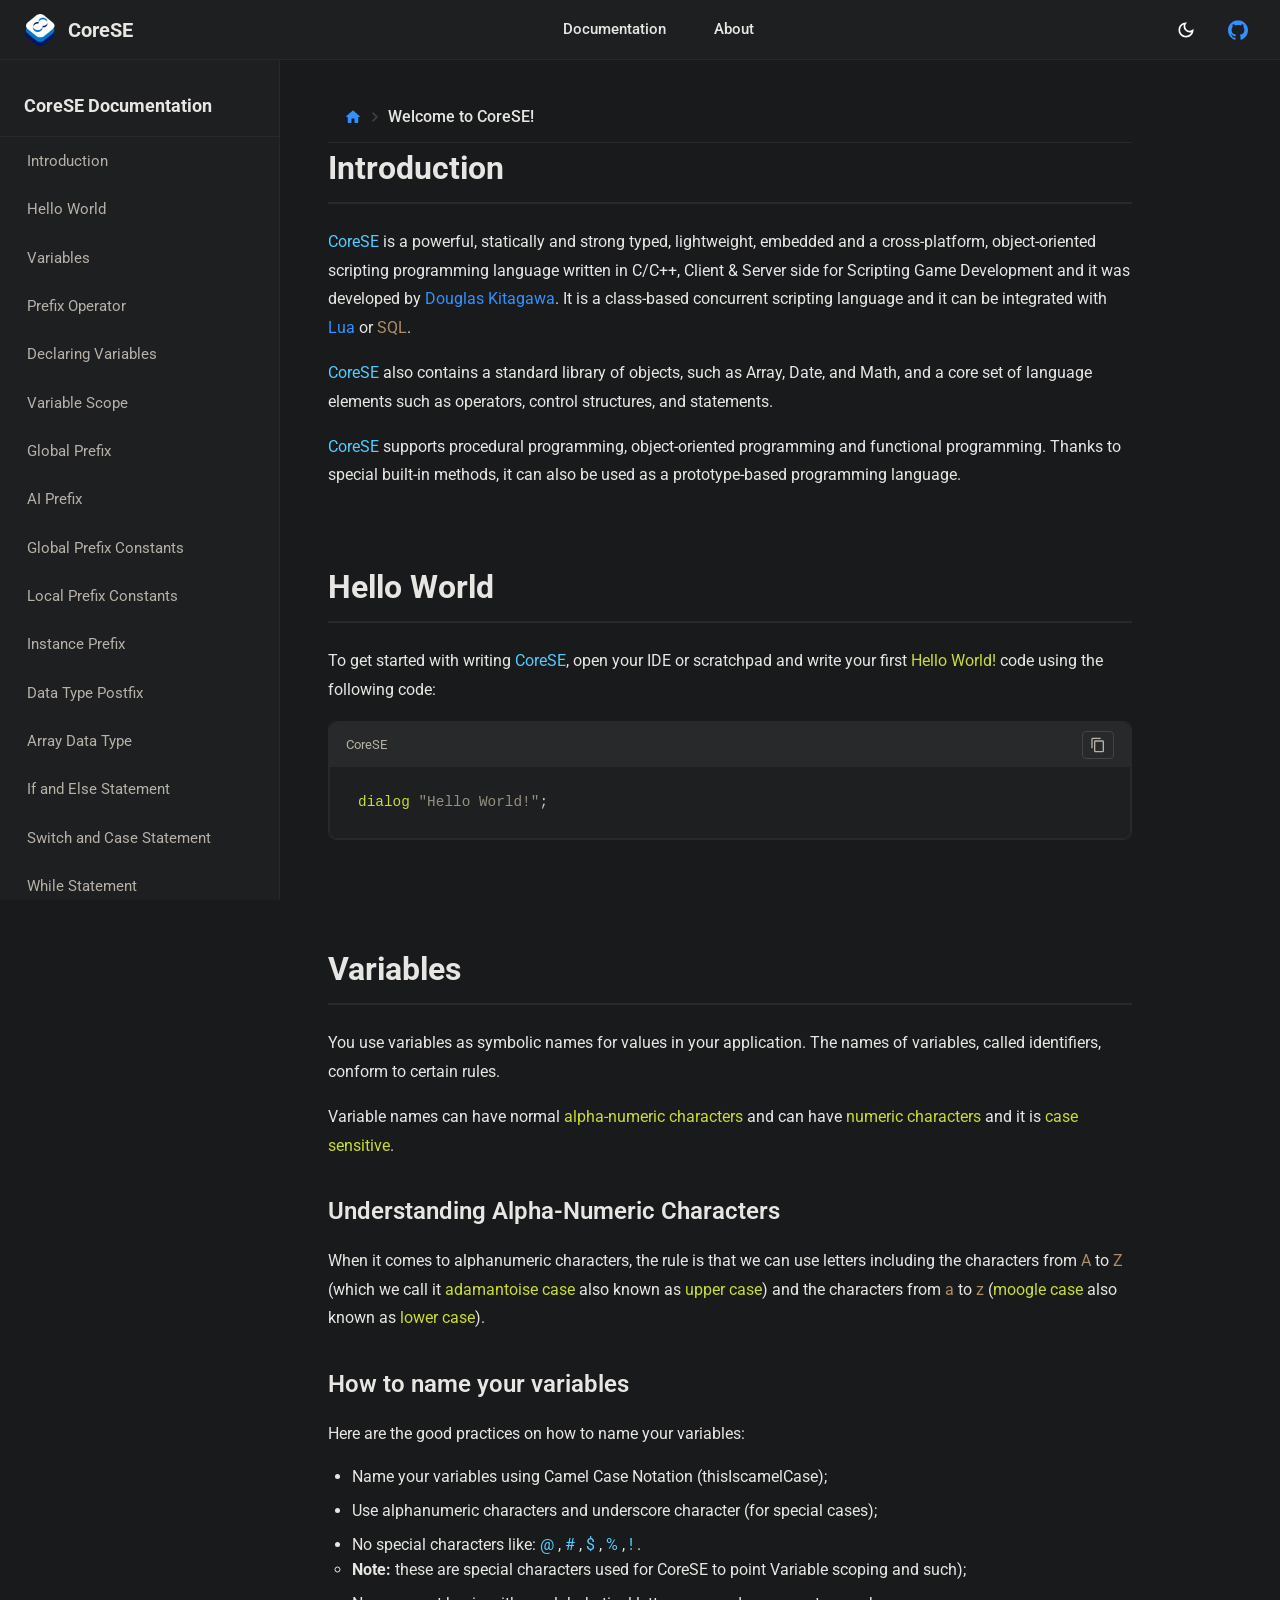
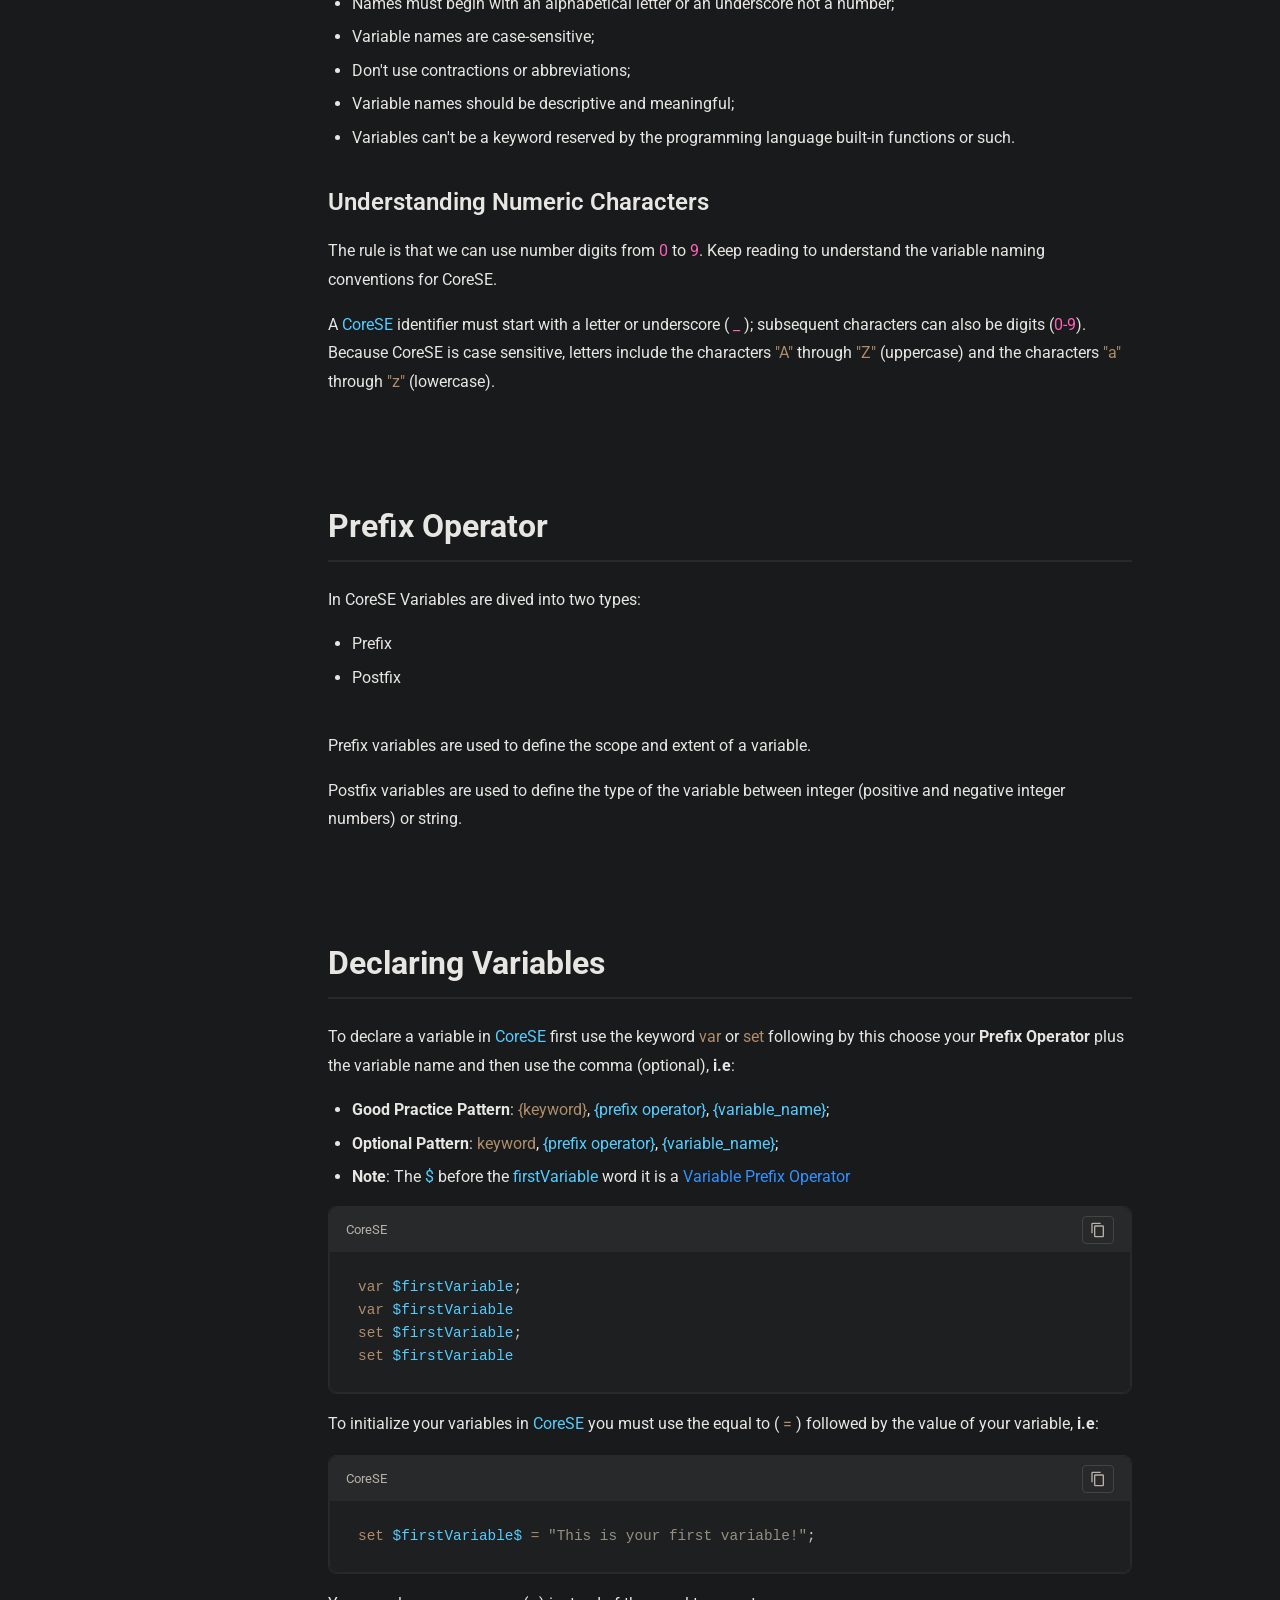
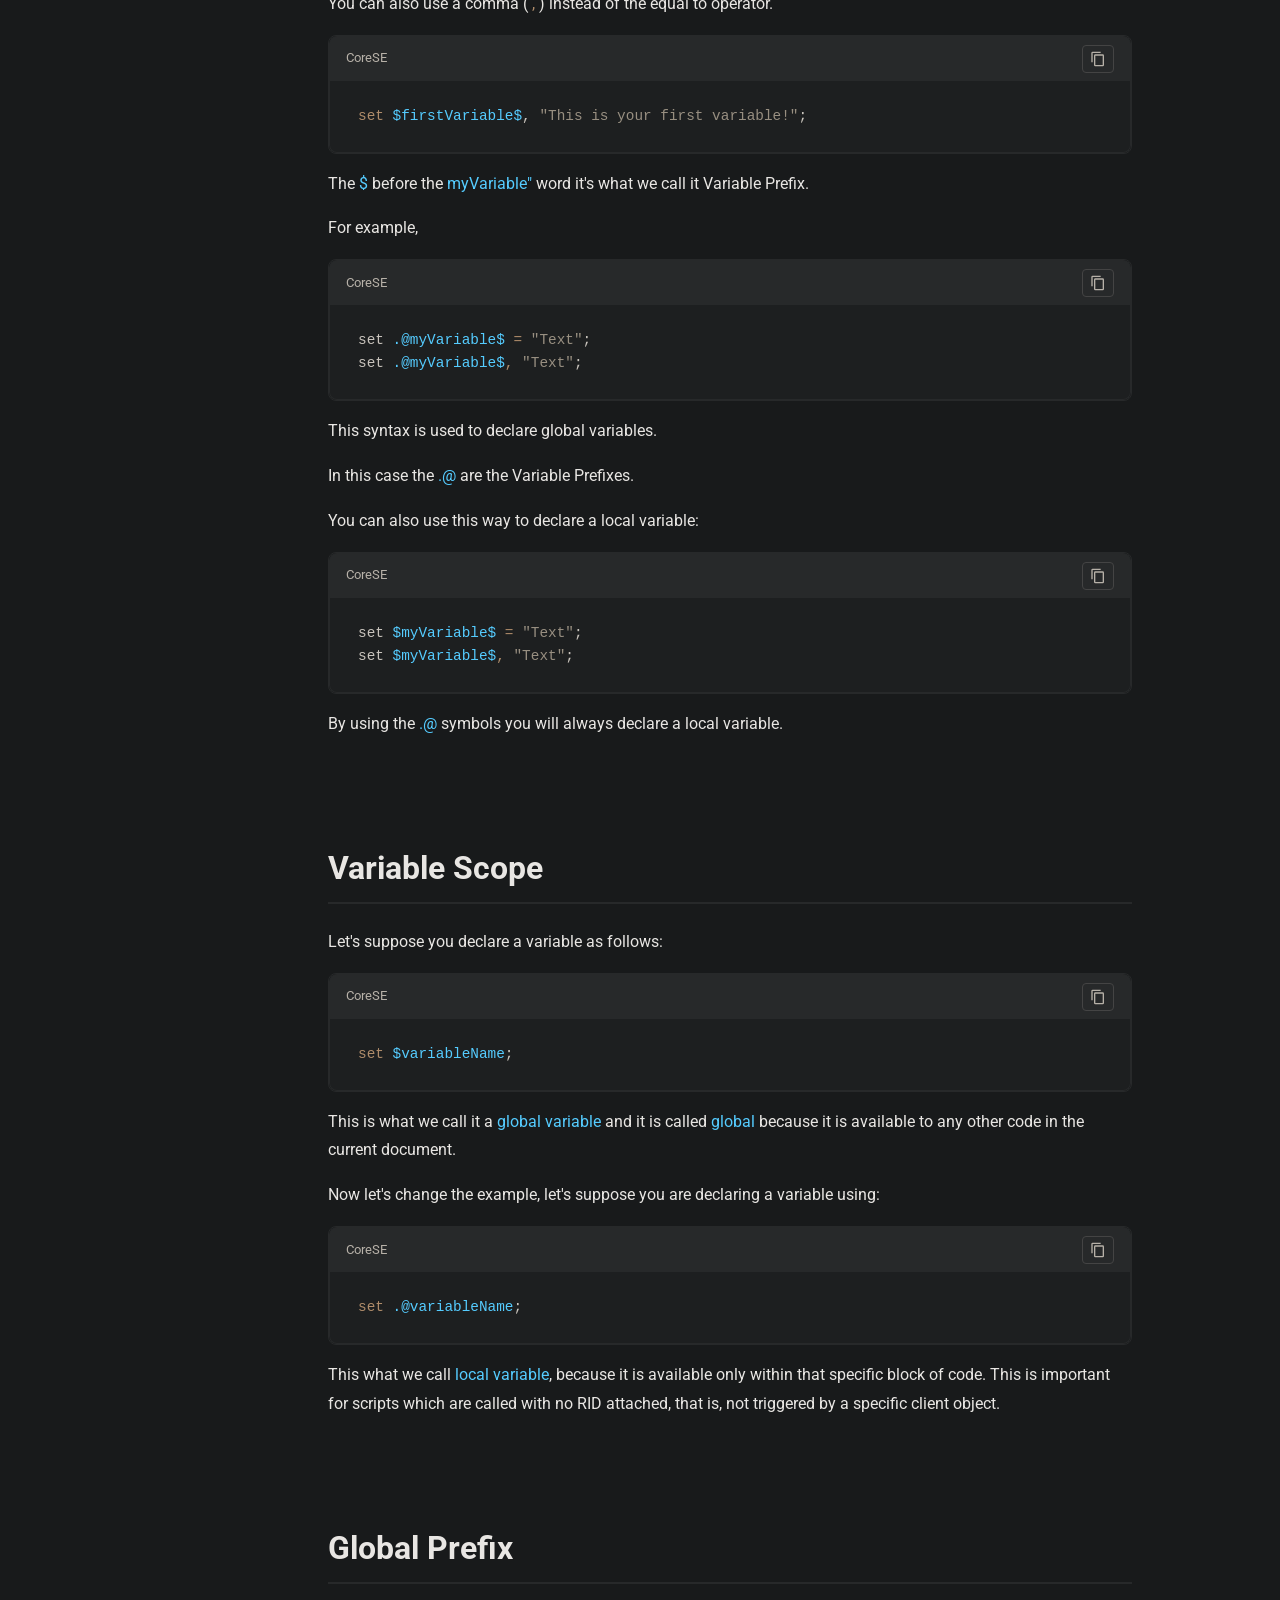
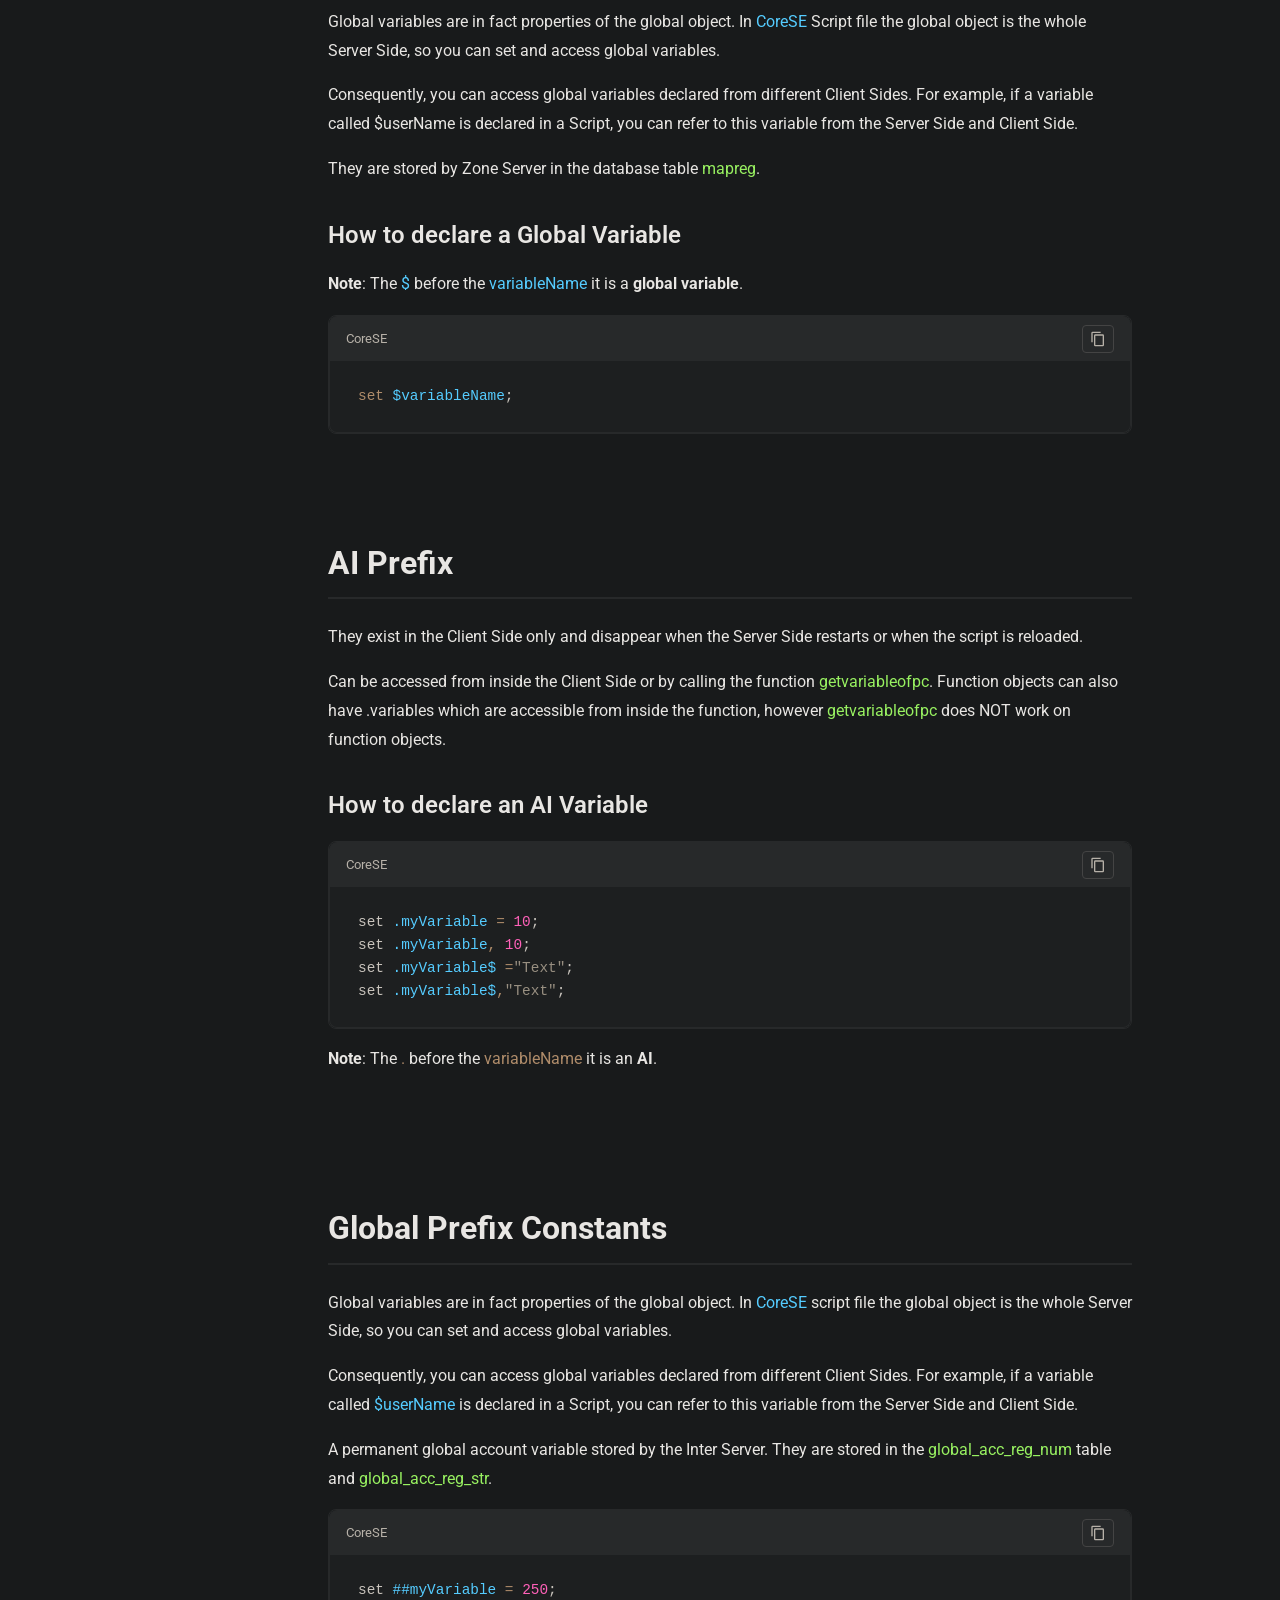
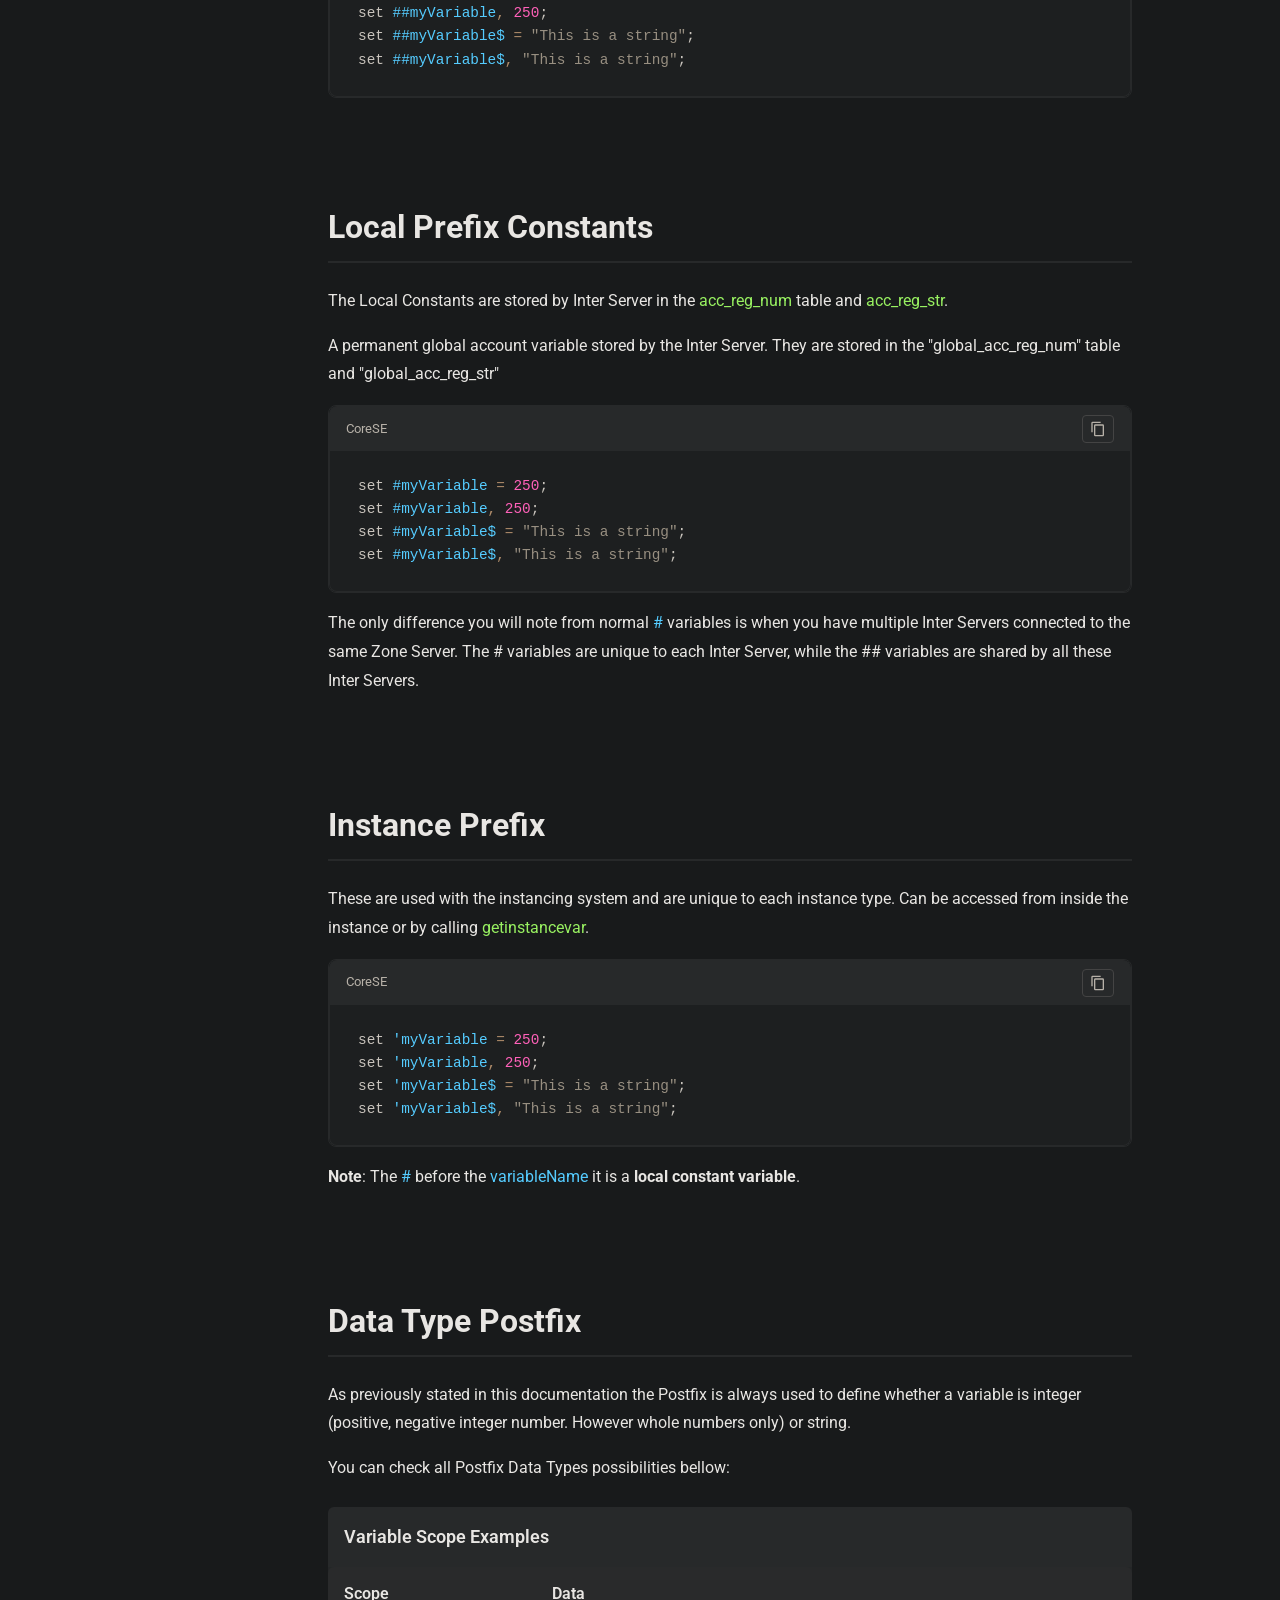
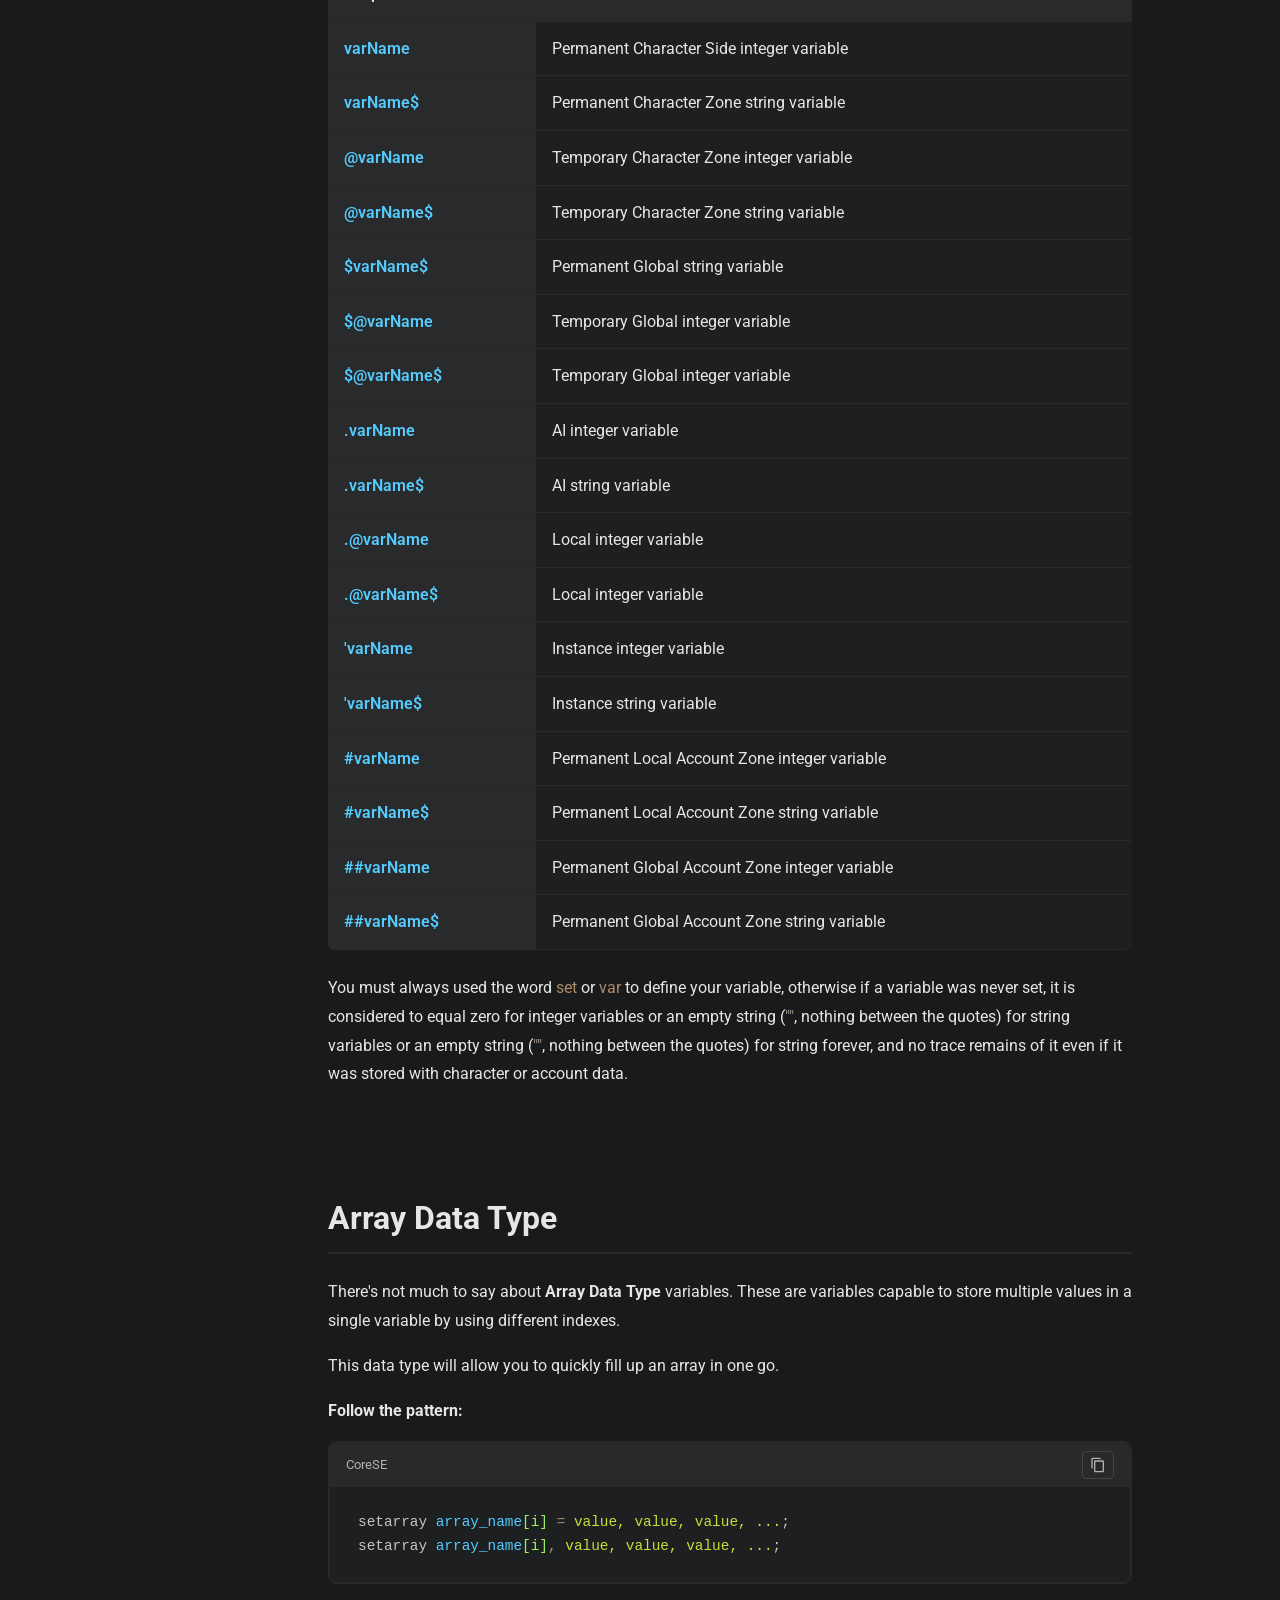
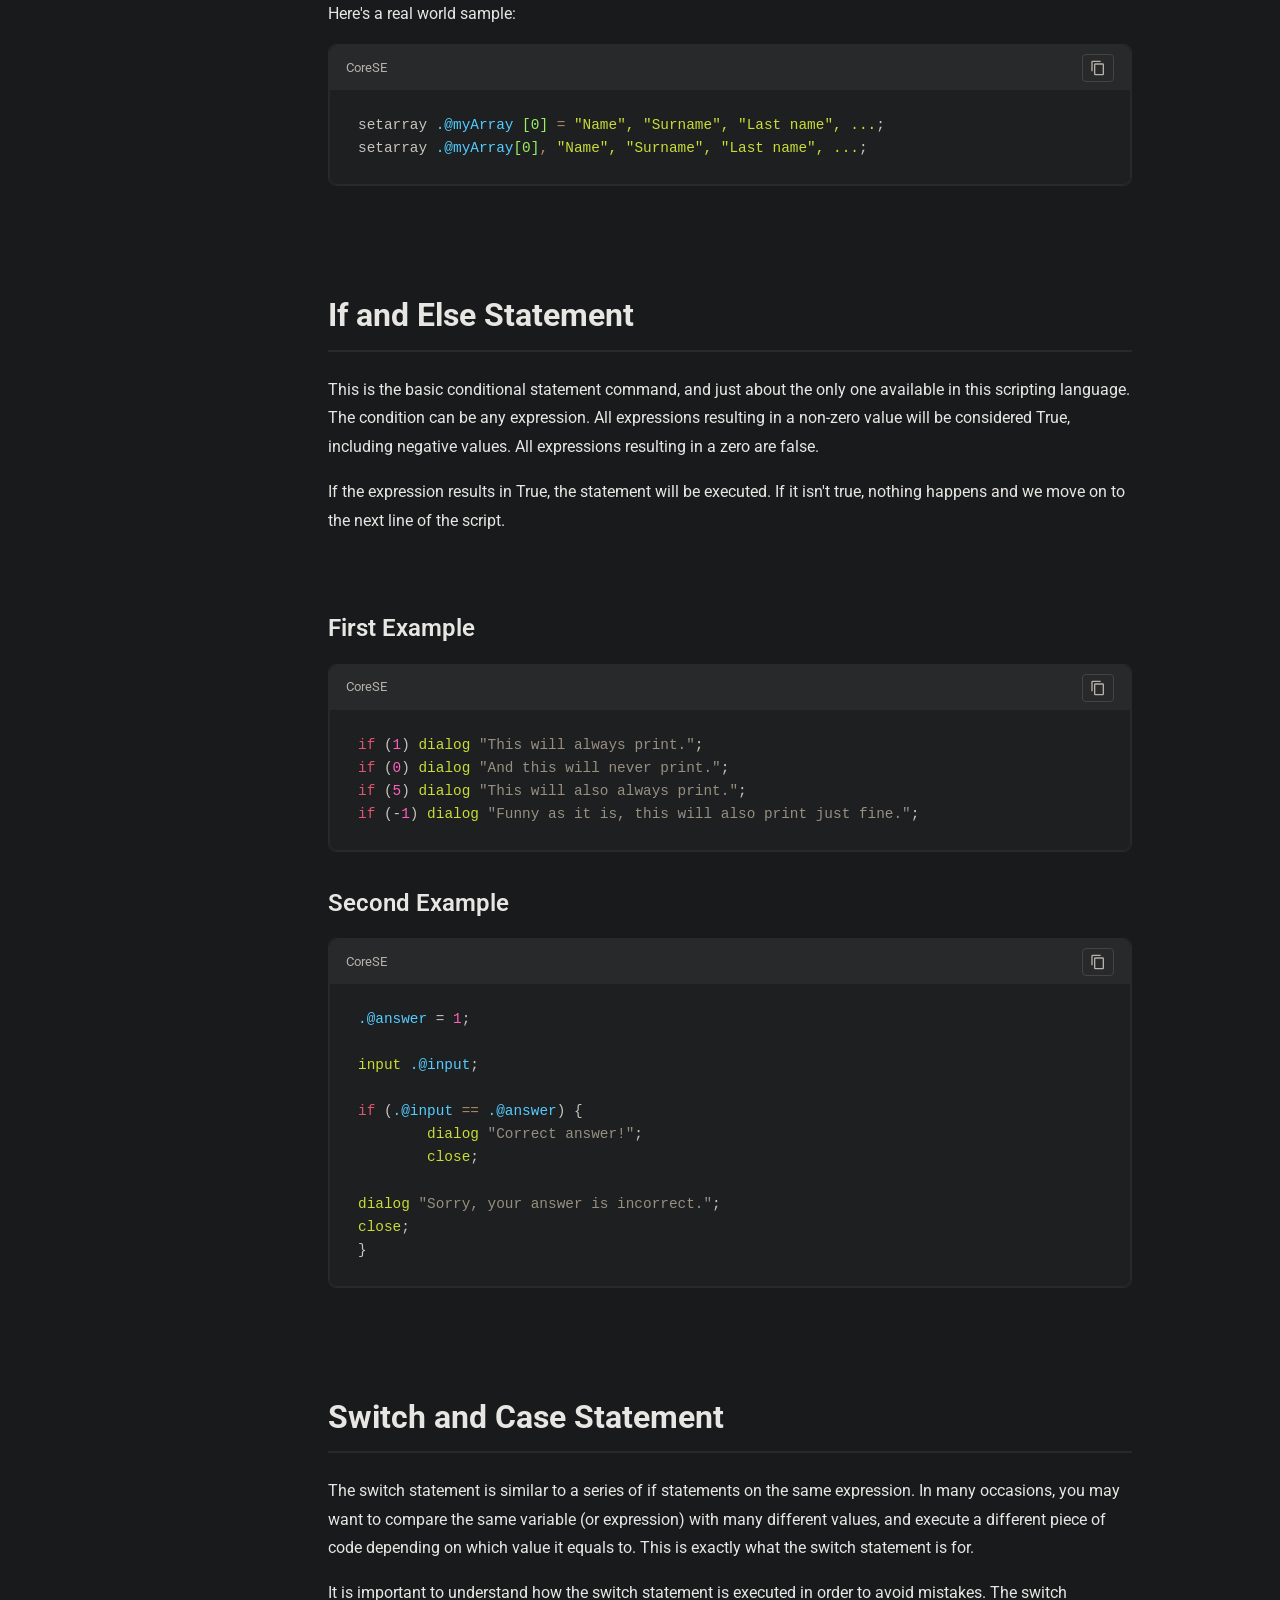
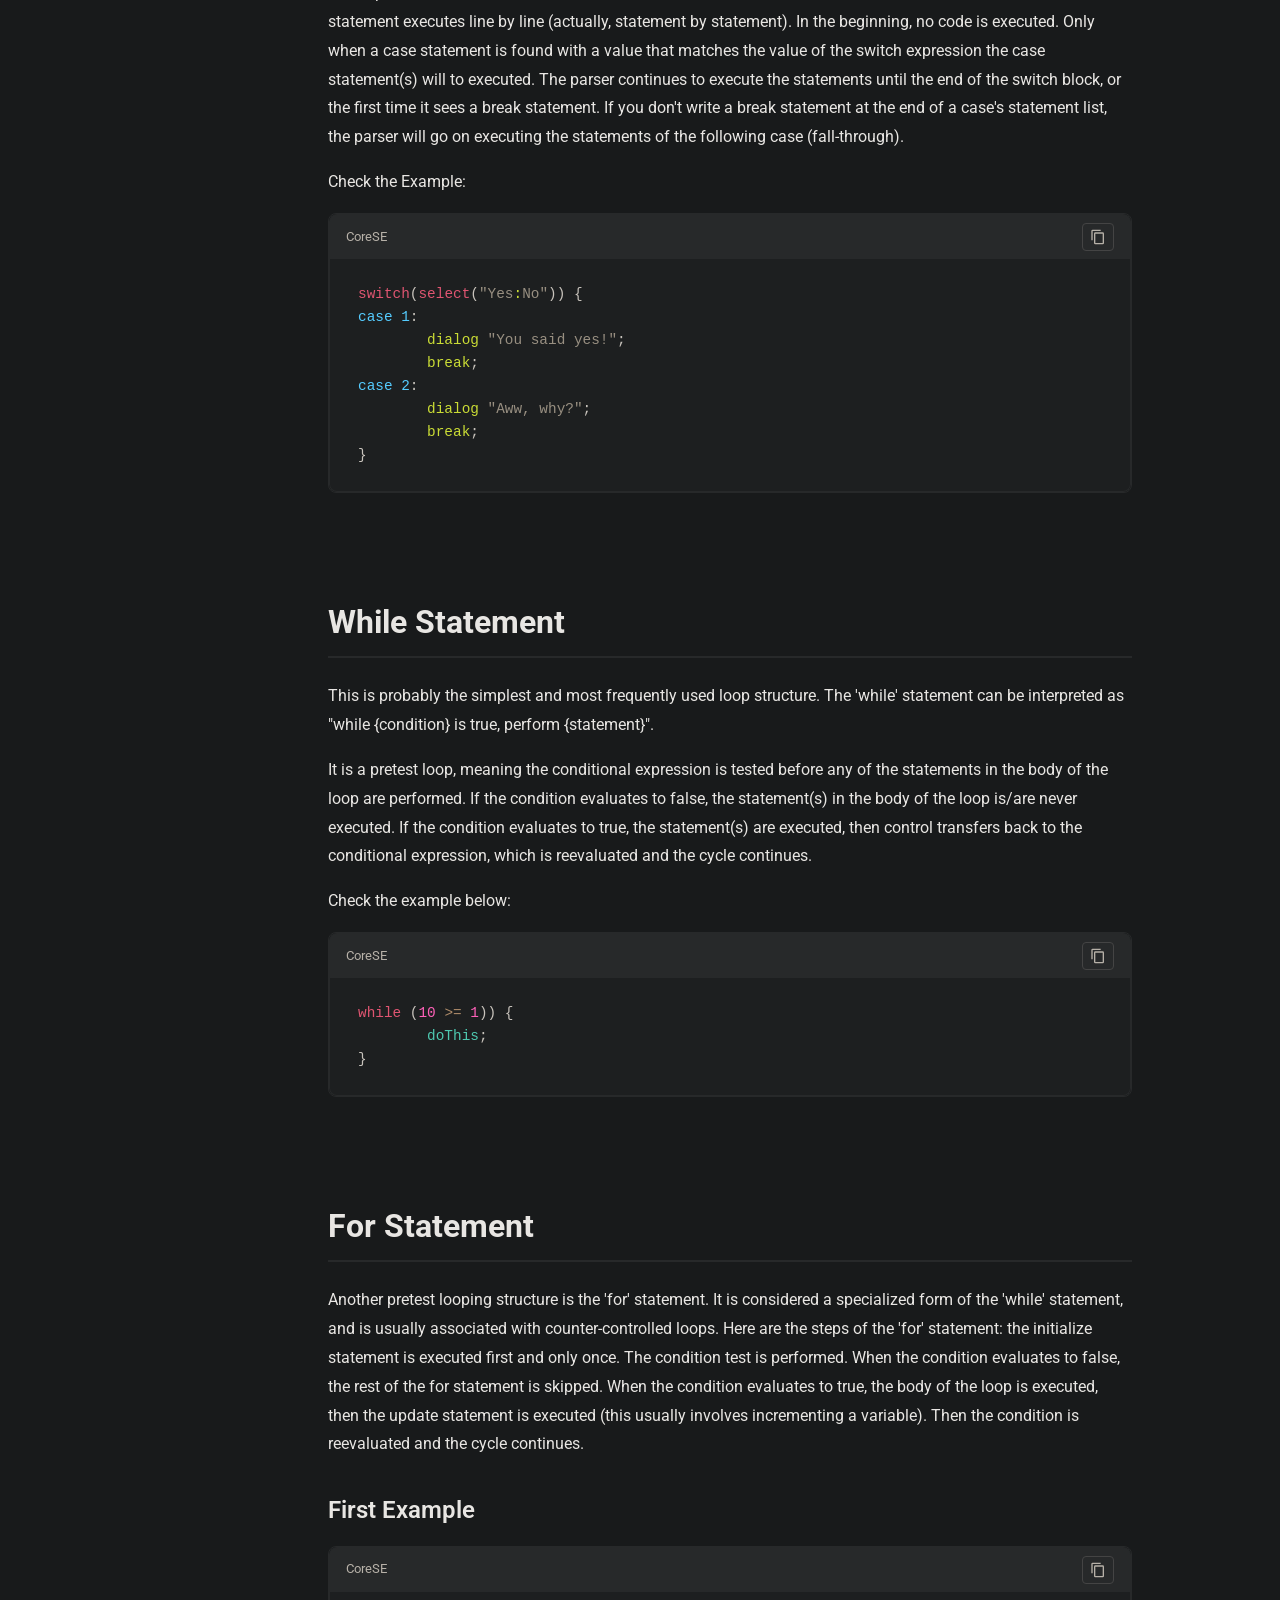
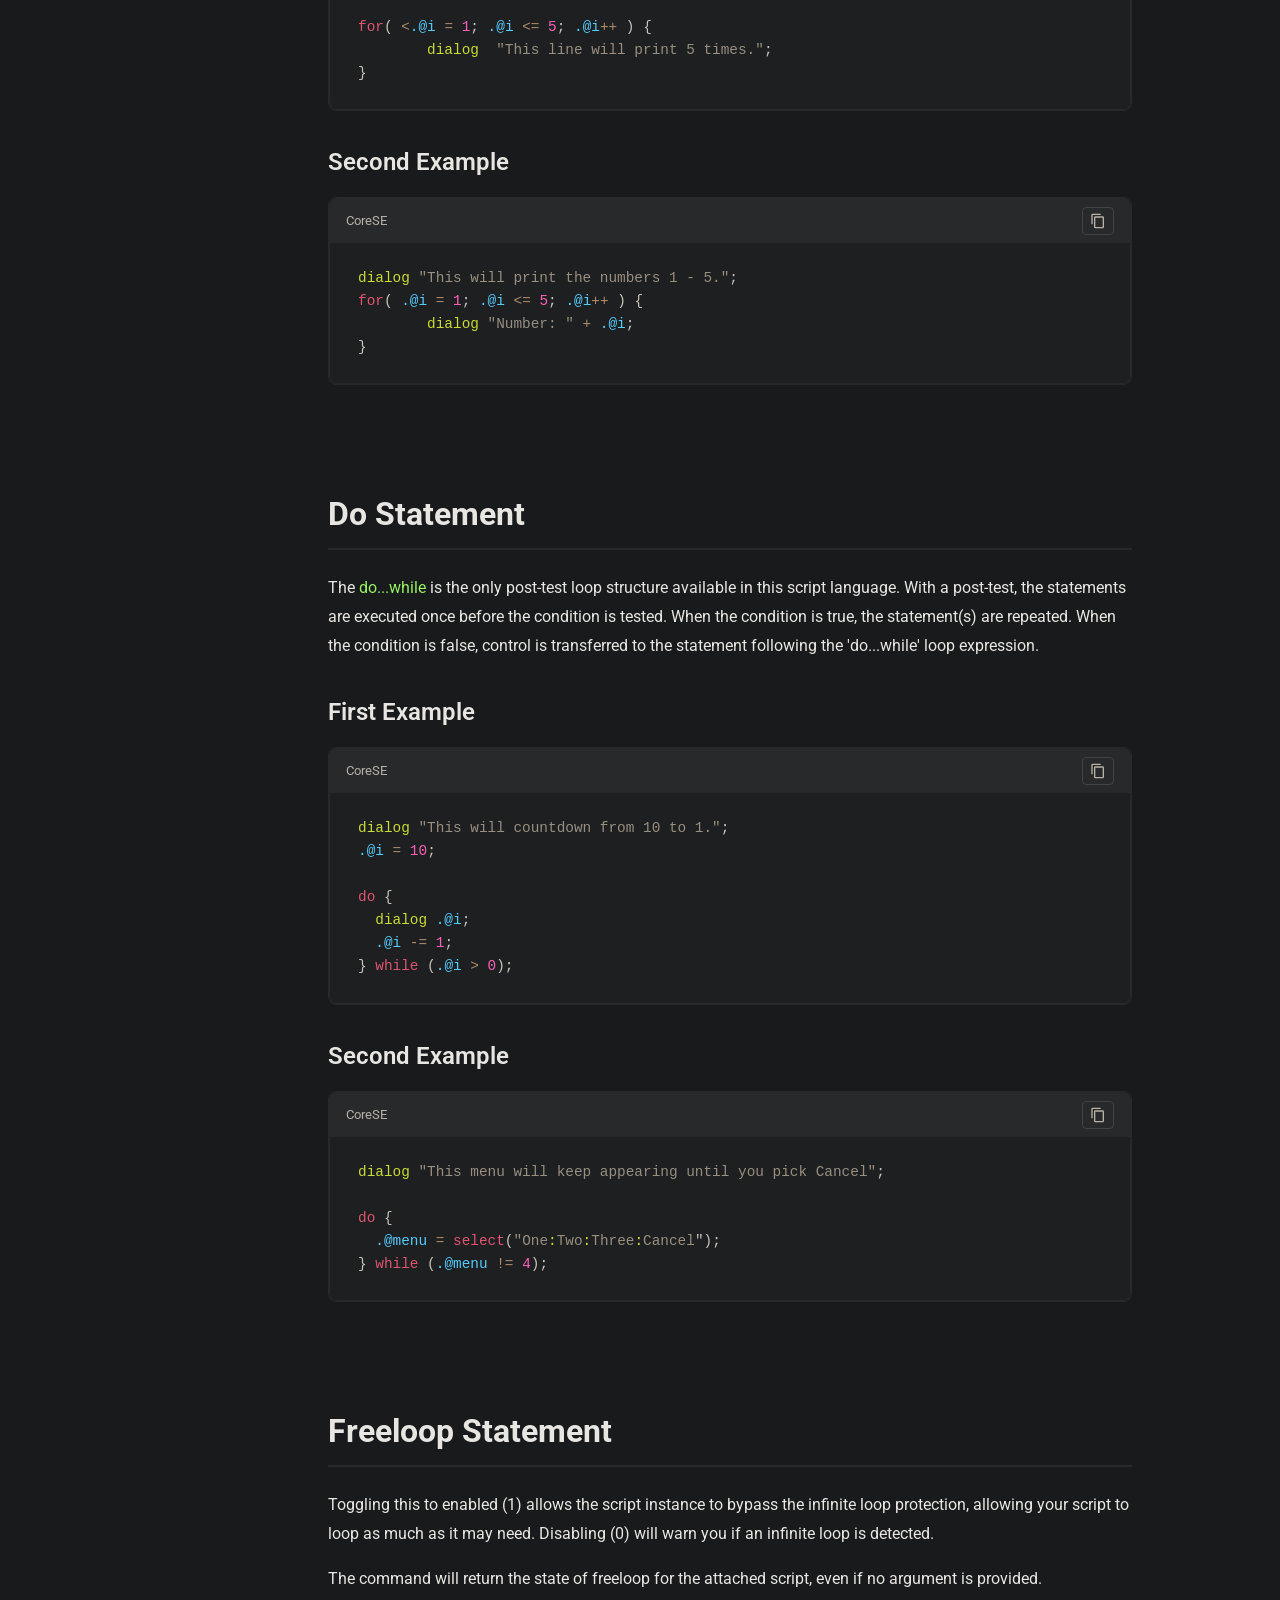
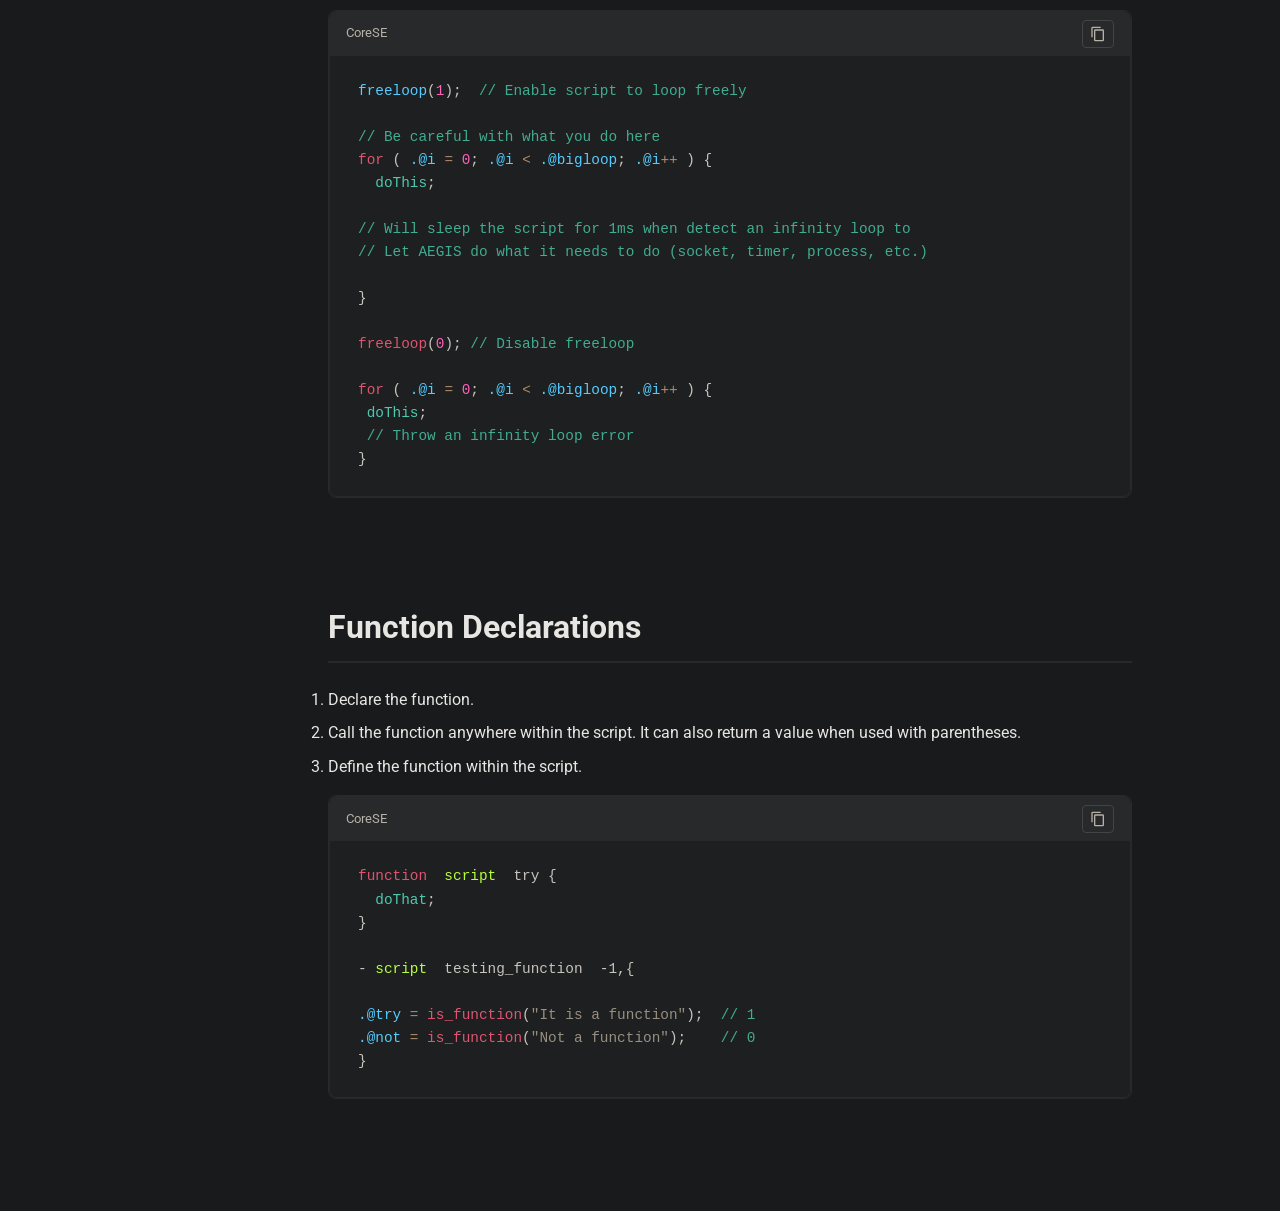
==== commit 139a6aee: "docs(samples): update algorithm examples for countdown, menu, and loops" ====
--- a/index.html
+++ b/index.html
@@ -106,8 +106,7 @@
             <svg viewBox="0 0 24 24" width="16" height="16"><path fill="currentColor" d="M19,21H8V7H19M19,5H8A2,2 0 0,0 6,7V21A2,2 0 0,0 8,23H19A2,2 0 0,0 21,21V7A2,2 0 0,0 19,5M16,1H4A2,2 0 0,0 2,3V17H4V3H16V1Z"/></svg>
           </button>
         </div>
-        <pre class="language-core"><code><span class="code-event">OnPCLoginEvent</span>:
-  <span class="code-array-position">	dialog</span> <span class="code-string">"Hello World!"</span><span class="code-keyword">;</span></code></pre>
+        <pre class="language-core"><code><span class="code-array-position">dialog</span> <span class="code-string">"Hello World!"</span><span class="code-keyword">;</span></code></pre>
       </div>
 
     </section>
@@ -464,8 +463,8 @@
             <svg viewBox="0 0 24 24" width="16" height="16"><path fill="currentColor" d="M19,21H8V7H19M19,5H8A2,2 0 0,0 6,7V21A2,2 0 0,0 8,23H19A2,2 0 0,0 21,21V7A2,2 0 0,0 19,5M16,1H4A2,2 0 0,0 2,3V17H4V3H16V1Z"/></svg>
           </button>
         </div>
-        <pre class="language-core"><code><span class="code-keyword">setarray</span> <span class="code-scope">{array name}</span><span class="code-array">[ {initial position} ]</span></span> <span class="code-common">=</span> <span class="code-array-position">value, value, value, ...</span>;
-<span class="code-keyword">setarray</span> <span class="code-scope">{array name}</span><span class="code-array">[ {initial position} ]</span></span><span class="code-common">,</span> <span class="code-array-position">value, value, value, ...</span>;</code></pre>
+        <pre class="language-core"><code><span class="code-keyword">setarray</span> <span class="code-scope">array_name</span><span class="code-array">[i]</span></span> <span class="code-common">=</span> <span class="code-array-position">value, value, value, ...</span>;
+<span class="code-keyword">setarray</span> <span class="code-scope">array_name</span><span class="code-array">[i]</span></span><span class="code-common">,</span> <span class="code-array-position">value, value, value, ...</span>;</code></pre>
       </div>
 
       <p>Here's a real world sample:</p>
@@ -511,13 +510,17 @@
           </button>
         </div>
         <pre class="language-core"><code><span class="code-scope">.@answer</span> = <span class="code-number">1</span>;
+
 <span class="code-array-position">input</span> <span class="code-scope">.@input</span>;
-<span class="code-function">if</span> <span class="code-keyword">(</span><span class="code-scope">.@input</span> <span class="code-common">==</span> <span class="code-scope">.@answer</span><span class="code-keyword">)</span>
-<span class="code-array-position">dialog</span> <span class="code-string">"Correct answer!"</span>;
+
+<span class="code-function">if</span> <span class="code-keyword">(</span><span class="code-scope">.@input</span> <span class="code-common">==</span> <span class="code-scope">.@answer</span><span class="code-keyword">)</span> {
+<span class="code-array-position">        dialog</span> <span class="code-string">"Correct answer!"</span>;
+<span class="code-array-position">        close</span><span class="code-keyword">;</span>
+
+<span class="code-array-position">dialog</span> <span class="code-string">"Sorry, your answer is incorrect."</span>;
 <span class="code-array-position">close</span><span class="code-keyword">;</span>
-
-<span class="code-array-position">dialog</span> <span class="code-string">"Sorry, your answer is incorrect."</span>;
-<span class="code-array-position">close</span><span class="code-keyword">;</span></code></pre>
+}</code></pre>
+
       </div>
 
     </section>
@@ -536,11 +539,11 @@
         </div>
         <pre class="language-core"><code><span class="code-function">switch</span>(<span class="code-function">select</span>(<span class="code-string">"Yes</span><span class="code-array-position">:</span><span class="code-string">No"</span>)) {
 <span class="code-scope">case 1</span>:
-<span class="code-array-position">				dialog</span> <span class="code-string">"You said yes!"</span>;
-<span class="code-array-position">				break</span>;
+<span class="code-array-position">        dialog</span> <span class="code-string">"You said yes!"</span>;
+<span class="code-array-position">        break</span>;
 <span class="code-scope">case 2</span>:
-<span class="code-array-position">				dialog</span> <span class="code-string">"Aww, why?"</span>;
-<span class="code-array-position">				break</span>;
+<span class="code-array-position">        dialog</span> <span class="code-string">"Aww, why?"</span>;
+<span class="code-array-position">        break</span>;
 }</code></pre>
       </div>
 
@@ -559,7 +562,7 @@
           </button>
         </div>
         <pre class="language-core"><code><span class="code-function">while</span> (<span class="code-number">10</span> <span class="code-common">>=</span> <span class="code-number">1</span>)) {
-<span class="code-event">	doThis</span>;
+<span class="code-event">        doThis</span>;
 }</code></pre>
       </div>
 
@@ -576,8 +579,9 @@
             <svg viewBox="0 0 24 24" width="16" height="16"><path fill="currentColor" d="M19,21H8V7H19M19,5H8A2,2 0 0,0 6,7V21A2,2 0 0,0 8,23H19A2,2 0 0,0 21,21V7A2,2 0 0,0 19,5M16,1H4A2,2 0 0,0 2,3V17H4V3H16V1Z"/></svg>
           </button>
         </div>
-        <pre class="language-core"><code><span class="code-function">for</span>( <span class="code-common"><</span><span class="code-scope">.@i</span> <span class="code-common">=</span> <span class="code-number">1</span>; <span class="code-scope">.@i</span> <span class="code-common"><=</span> <span class="code-number">5</span>; <span class="code-scope">.@i</span><span class="code-common">++</span> )
-<span class="code-array-position">dialog</span> <span class="code-string"> "This line will print 5 times."</span>;</code></pre>
+        <pre class="language-core"><code><span class="code-function">for</span>( <span class="code-common"><</span><span class="code-scope">.@i</span> <span class="code-common">=</span> <span class="code-number">1</span>; <span class="code-scope">.@i</span> <span class="code-common"><=</span> <span class="code-number">5</span>; <span class="code-scope">.@i</span><span class="code-common">++</span> ) {
+<span class="code-array-position">        dialog</span> <span class="code-string"> "This line will print 5 times."</span>;
+}</code></pre>
       </div>
 
       <h1>Second Example</h1>
@@ -589,8 +593,9 @@
           </button>
         </div>
         <pre class="language-core"><code><span class="code-array-position">dialog</span> <span class="code-string">"This will print the numbers 1 - 5."</span>;
-<span class="code-function">for</span>( <span class="code-scope">.@i</span> <span class="code-common">=</span> <span class="code-number">1</span>; <span class="code-scope">.@i</span> <span class="code-common"><=</span> <span class="code-number">5</span>; <span class="code-scope">.@i</span><span class="code-common">++</span> )
-<span class="code-array-position">dialog</span> <span class="code-string">"Number: "</span> <span class="code-common">+</span> <span class="code-scope">.@i</span>;</code></pre>
+<span class="code-function">for</span>( <span class="code-scope">.@i</span> <span class="code-common">=</span> <span class="code-number">1</span>; <span class="code-scope">.@i</span> <span class="code-common"><=</span> <span class="code-number">5</span>; <span class="code-scope">.@i</span><span class="code-common">++</span> ) {
+<span class="code-array-position">        dialog</span> <span class="code-string">"Number: "</span> <span class="code-common">+</span> <span class="code-scope">.@i</span>;
+}</code></pre>
       </div>
 
     </section>
@@ -608,8 +613,9 @@
         </div>
         <pre class="language-core"><code><span class="code-array-position">dialog</span> <span class="code-string">"This will countdown from 10 to 1."</span>;
 <span class="code-scope">.@i</span> <span class="code-common">=</span> <span class="code-number">10</span>;
+
 <span class="code-function">do</span> {
-<span class="code-array-position">	dialog</span> <span class="code-scope">.@i</span>;
+<span class="code-array-position">  dialog</span> <span class="code-scope">.@i</span>;
 <span class="code-scope">	.@i</span> <span class="code-common">-=</span> <span class="code-number">1</span>;
 } <span class="code-function">while</span> (<span class="code-scope">.@i</span> <span class="code-common">></span> <span class="code-number">0</span>);</code></pre>
       </div>
@@ -623,6 +629,7 @@
           </button>
         </div>
         <pre class="language-core"><code><span class="code-array-position">dialog</span> <span class="code-string">"This menu will keep appearing until you pick Cancel"</span>;
+
 <span class="code-function">do</span> {
 <span class="code-scope">	.@menu</span> <span class="code-common">=</span> <span class="code-function">select</span>(<span class="code-string">"One</span><span class="code-array-position">:</span><span class="code-string">Two</span><span class="code-array-position">:</span><span class="code-string">Three</span><span class="code-array-position">:</span><span class="code-string">Cancel</span>");
 } <span class="code-function">while</span> (<span class="code-scope">.@menu</span> <span class="code-common">!=</span> <span class="code-number">4</span>);</code></pre>
@@ -639,19 +646,22 @@
             <svg viewBox="0 0 24 24" width="16" height="16"><path fill="currentColor" d="M19,21H8V7H19M19,5H8A2,2 0 0,0 6,7V21A2,2 0 0,0 8,23H19A2,2 0 0,0 21,21V7A2,2 0 0,0 19,5M16,1H4A2,2 0 0,0 2,3V17H4V3H16V1Z"/></svg>
           </button>
         </div>
-        <pre class="language-core"><code><span class="code-scope">freeloop</span>(<span class="code-number">1</span>); <span class="code-comment">// Enable script to loop freely</span>
+        <pre class="language-core"><code><span class="code-scope">freeloop</span>(<span class="code-number">1</span>);<span class="code-comment">  // Enable script to loop freely</span>
+
 <span class="code-comment">// Be careful with what you do here</span>
 <span class="code-function">for</span> ( <span class="code-scope">.@i</span> <span class="code-common">=</span> <span class="code-number">0</span>; <span class="code-scope">.@i</span> <span class="code-common"><</span> <span class="code-scope">.@bigloop</span>; <span class="code-scope">.@i</span><span class="code-common">++</span> ) {
 <span class="code-event">	doThis</span>;
+
 <span class="code-comment">// Will sleep the script for 1ms when detect an infinity loop to</span>
 <span class="code-comment">// Let AEGIS do what it needs to do (socket, timer, process, etc.)</span>
+
 }
 
 <span class="code-function">freeloop</span>(<span class="code-number">0</span>); <span class="code-comment">// Disable freeloop</span>
 
 <span class="code-function">for</span> ( <span class="code-scope">.@i</span> <span class="code-common">=</span> <span class="code-number">0</span>; <span class="code-scope">.@i</span> <span class="code-common"><</span> <span class="code-scope">.@bigloop</span>; <span class="code-scope">.@i</span><span class="code-common">++</span> ) {
-<span class="code-event">	doThis</span>;
-<span class="code-comment">// Throw an infinity loop error</span>
+<span class="code-event"> doThis</span>;
+<span class="code-comment"> // Throw an infinity loop error</span>
 }</code></pre>
       </div>
     </section>
@@ -675,8 +685,8 @@
 
 -	<span class="code-script">script</span>	testing_function	-1,{
 
-<span class="code-scope">.@try</span> <span class="code-common">=</span> <span class="code-function">is_function</span>(<span class="code-string">"It is a function"</span>); <span class="code-comment">	// 1</span>
-<span class="code-scope">.@not</span> <span class="code-common">=</span> <span class="code-function">is_function</span>(<span class="code-string">"Not a function"</span>); <span class="code-comment">	// 0</span>
+<span class="code-scope">.@try</span> <span class="code-common">=</span> <span class="code-function">is_function</span>(<span class="code-string">"It is a function"</span>); <span class="code-comment"> // 1</span>
+<span class="code-scope">.@not</span> <span class="code-common">=</span> <span class="code-function">is_function</span>(<span class="code-string">"Not a function"</span>); <span class="code-comment">   // 0</span>
 }</code></pre>
       </div>
     </section>
--- a/css/prism.css
+++ b/css/prism.css
@@ -0,0 +1,187 @@
+/* Prism.js Theme for CoreSE Documentation */
+
+/* Base code styles - keep original colors from styles.css */
+code[class*="language-"],
+pre[class*="language-"] {
+  font-family: "Fira Code", "Consolas", "Monaco", "Andale Mono", "Ubuntu Mono", monospace;
+  font-size: 0.9rem;
+  text-align: left;
+  white-space: pre;
+  word-spacing: normal;
+  word-break: normal;
+  word-wrap: normal;
+  line-height: 1.4;
+  tab-size: 2;
+  hyphens: none;
+}
+
+pre[class*="language-"] {
+  padding: 0.25rem;
+  margin: 1rem 0;
+  overflow: auto;
+  border-radius: 8px;
+  background: #1d1f20;
+  border: 1px solid #27292a;
+}
+
+html[data-theme="light"] pre[class*="language-"] {
+  background: #f5f5f5;
+  border: 1px solid #e0e0e0;
+}
+
+/* Let the manual highlighting from index.html take priority */
+/* Commented out - was blocking manual highlighting */
+/* pre[class*="language-"] .code-keyword, */
+/* pre[class*="language-"] .code-string, */
+/* pre[class*="language-"] .code-number, */
+/* pre[class*="language-"] .code-common, */
+/* pre[class*="language-"] .code-array, */
+/* pre[class*="language-"] .code-array-position, */
+/* pre[class*="language-"] .code-scope, */
+/* pre[class*="language-"] .code-event, */
+/* pre[class*="language-"] .code-function, */
+/* pre[class*="language-"] .code-comment, */
+/* pre[class*="language-"] .code-script { */
+/*   color: inherit; */
+/*   background: none; */
+/* } */
+
+/* Code block wrapper */
+.code-block-wrapper {
+  position: relative;
+  margin: 1rem 0;
+  display: flex;
+  flex-direction: column;
+  min-width: 0;
+  overflow: hidden;
+  border-radius: 8px;
+  border: 1px solid #27292a;
+}
+
+.code-block-wrapper > * {
+  width: 100%;
+  min-width: 0;
+}
+
+.code-block-header {
+  display: flex;
+  justify-content: space-between;
+  align-items: center;
+  background: #27292a;
+  border: 1px solid #27292a;
+  border-bottom: none;
+  border-radius: 8px 8px 0 0;
+  padding: 0.5rem 1rem;
+  font-size: 0.8rem;
+  color: #b7b1a8;
+  min-width: 0;
+  flex-shrink: 0;
+  overflow: hidden;
+}
+
+.code-block-title {
+  white-space: nowrap;
+  overflow: hidden;
+  text-overflow: ellipsis;
+}
+
+.code-block-wrapper pre[class*="language-"] {
+  margin: 0;
+  border-radius: 0 0 8px 8px;
+  border-top: none;
+  overflow: hidden;
+}
+
+.code-block-wrapper pre[class*="language-"] code,
+.code-block-wrapper > pre > code,
+.code-block-wrapper code {
+  display: block;
+  margin: 0 !important;
+  padding: 1.25rem 1.5rem !important;
+  border-radius: 0 !important;
+  background: transparent !important;
+  border: none !important;
+  overflow: hidden;
+}
+
+html[data-theme="light"] .code-block-header {
+  background: #e0e0e0;
+  border-color: #e0e0e0;
+  color: #666666;
+}
+
+html[data-theme="light"] .code-block-wrapper {
+  border-color: #e0e0e0;
+}
+
+/* Copy button */
+.copy-button {
+  display: flex;
+  align-items: center;
+  justify-content: center;
+  width: 32px;
+  height: 28px;
+  background: transparent;
+  border: 1px solid #444;
+  border-radius: 4px;
+  cursor: pointer;
+  color: #b7b1a8;
+  transition: all 0.2s ease;
+}
+
+.copy-button:hover {
+  background: rgba(255, 255, 255, 0.1);
+  color: #e8e6e3;
+}
+
+.copy-button.copied {
+  color: #98f161;
+  border-color: #98f161;
+}
+
+.copy-button svg {
+  width: 16px;
+  height: 16px;
+}
+
+html[data-theme="light"] .copy-button {
+  border-color: #ccc;
+  color: #666;
+}
+
+html[data-theme="light"] .copy-button:hover {
+  background: rgba(0, 0, 0, 0.05);
+  color: #1d1f20;
+}
+
+/* Scrollbar styling */
+pre[class*="language-"]::-webkit-scrollbar {
+  height: 8px;
+  width: 8px;
+}
+
+pre[class*="language-"]::-webkit-scrollbar-track {
+  background: #1d1f20;
+}
+
+pre[class*="language-"]::-webkit-scrollbar-thumb {
+  background: #444;
+  border-radius: 4px;
+}
+
+pre[class*="language-"]::-webkit-scrollbar-thumb:hover {
+  background: #555;
+}
+
+html[data-theme="light"] pre[class*="language-"]::-webkit-scrollbar-track {
+  background: #f5f5f5;
+}
+
+html[data-theme="light"] pre[class*="language-"]::-webkit-scrollbar-thumb {
+  background: #ccc;
+}
+
+html[data-theme="light"] pre[class*="language-"]::-webkit-scrollbar-thumb:hover {
+  background: #bbb;
+}
+
--- a/css/styles.css
+++ b/css/styles.css
@@ -1,465 +1,766 @@
-/*
- ** @author Douglas Kitagawa
- ** @file styles.css
-*/
-
 @charset "utf-8";
-@import url("https://fonts.googleapis.com/css2?family=Roboto:wght@400;700;900&display=swap");
-html, body, div, span, applet, object, iframe, h1, h2, h3, h4, h5, h6, p, blockquote, pre, a, abbr, acronym, address, big, cite, code, del, dfn, em, img, ins, kbd, q, s, samp, small, strike, strong, sub, sup, tt, var, b, u, i, center, dl, dt, dd, ol, ul, li, fieldset, form, label, legend, table, caption, tbody, tfoot, thead, tr, th, td, article, aside, canvas, details, embed, figure, figcaption, footer, header, hgroup, menu, nav, output, ruby, section, summary, time, mark, audio, video {
-    vertical-align: baseline;
-    margin: 0;
-    border: 0;
-    padding: 0;
-    font: inherit;
-    font-size: 100%;
-}
-
-@media (prefers-reduced-motion: no-preference) {
-    * {
-      scroll-behavior: smooth;
-    }
-}
+@import url("https://fonts.googleapis.com/css2?family=Roboto:wght@400;500;700&display=swap");
 
 :root {
-    --default-black: #1d1f20;
-    --secondary-black: #27292a;
-    --default-white: #e8e6e3;
-    --default-nav-mobile: #7f7668;
-    --default-anchor-mobile: #b7b1a8;
-    --body-bg: #181a1b;
-    --anchor-default: #62ffff;
-    --default-anchor-hover: #62ffdf;
-    --alternative-anchor-hover: #29a1f1;
-    --anchor-visited: #62b8ff;
-    --code-keyword: #c8c3bc;
-    --code-string: #988f81;
-    --code-number: #ff61b9;
-    --code-common-operator: #af8c6a;
-    --code-array: #98f161;
-    --code-array-position: #cadc35;
-    --code-scope: #55ccff;
-    --code-event: #4ec9b0;
-    --code-function: #df5571;
-    --code-comment: #41ac91;
-    --code-script: #b6ff3d;
+  --default-black: #1d1f20;
+  --secondary-black: #27292a;
+  --default-white: #e8e6e3;
+  --body-bg: #181a1b;
+  --anchor-default: #3391ff;
+  --anchor-hover: #62ffdf;
+  --anchor-visited: #62b8ff;
+  --primary-color: #3578e5;
+  --code-keyword: #c8c3bc;
+  --code-string: #988f81;
+  --code-number: #ff61b9;
+  --code-common-operator: #af8c6a;
+  --code-array: #98f161;
+  --code-array-position: #cadc35;
+  --code-scope: #55ccff;
+  --code-event: #4ec9b0;
+  --code-function: #df5571;
+  --code-comment: #41ac91;
+  --code-script: #b6ff3d;
+  --navbar-height: 60px;
+  --sidebar-width: 280px;
+  --transition-speed: 0.3s;
+}
+
+[data-theme="light"] {
+  --default-black: #f5f5f5;
+  --secondary-black: #e0e0e0;
+  --default-white: #1d1f20;
+  --body-bg: #ffffff;
+  --anchor-default: #3578e5;
+  --anchor-hover: #1a5bc9;
+  --anchor-visited: #285ab8;
+  --code-keyword: #0000ff;
+  --code-string: #a31515;
+  --code-number: #098658;
+  --code-common-operator: #000000;
+  --code-array: #267f99;
+  --code-array-position: #001080;
+  --code-scope: #2b91af;
+  --code-event: #74531f;
+  --code-function: #795e26;
+  --code-comment: #008000;
+  --code-script: #0000ff;
 }
 
 * {
-    margin: 0;
-    padding: 0;
-    box-sizing: border-box;
+  margin: 0;
+  padding: 0;
+  box-sizing: border-box;
 }
 
 html {
-    color-scheme: dark;
+  color-scheme: dark;
+  scroll-behavior: smooth;
+}
+
+html[data-theme="light"] {
+  color-scheme: light;
 }
 
 body {
-    min-width: 18.75rem;
-    color: var(--default-white);
-    background-color: var(--body-bg);
-    font-family: Roboto, "Open Sans", Arial, "Times New Roman", sans-serif;
-}
-
-header {
-    margin: 1.5rem;
-    font-size: 1.1rem;
-    text-align: center;
-    color: var(--default-white);
-}
-
-h1 {
-    font-size: 1rem;
-    padding-top: 1.2rem;
-}
-
-p {
-    font-size: 0.9rem;
-    text-align: justify;
+  min-width: 320px;
+  font-family: Roboto, -apple-system, BlinkMacSystemFont, "Segoe UI", Arial, sans-serif;
+  background-color: var(--body-bg);
+  color: var(--default-white);
+  line-height: 1.6;
+}
+
+html[data-theme="light"] body {
+  background-color: var(--body-bg);
+  color: #1d1f20;
 }
 
 a {
-    color: var(--anchor-default);
-    text-decoration: none;
+  color: var(--anchor-default);
+  text-decoration: none;
+  transition: color var(--transition-speed) ease;
 }
 
 a:hover {
-    color: var(--default-anchor-hover);
+  color: var(--anchor-hover);
 }
 
 a:visited {
-    color: var(--anchor-visited);
-}
-
-a:active {
-    background: var(--secondary-black);
-}
-
-section li {
-    margin: 0.4rem 0 0 1rem;
-}
-
-ul li {
-    list-style: none;
-    margin: 1rem 0 0 1rem;
-}
-
-ul li a {
+  color: var(--anchor-visited);
+}
+
+.navbar {
+  position: fixed;
+  top: 0;
+  left: 0;
+  right: 0;
+  height: var(--navbar-height);
+  background-color: var(--default-black);
+  border-bottom: 1px solid var(--secondary-black);
+  display: flex;
+  align-items: center;
+  justify-content: space-between;
+  padding: 0 1.5rem;
+  z-index: 1000;
+  transition: background-color var(--transition-speed) ease;
+}
+
+[data-theme="light"] .navbar {
+  background-color: #ffffff;
+  border-bottom: 1px solid #e0e0e0;
+}
+
+.navbar-left {
+  display: flex;
+  align-items: center;
+  gap: 1rem;
+}
+
+@media (min-width: 996px) {
+  .hamburger-label {
+    display: none !important;
+  }
+}
+
+.navbar-brand {
+  display: flex;
+  align-items: center;
+  gap: 0.75rem;
+  color: var(--default-white);
+  font-weight: 700;
+  font-size: 1.25rem;
+}
+
+html[data-theme="light"] .navbar-brand {
+  color: #1d1f20;
+}
+
+.navbar-brand:hover {
+  color: var(--anchor-default);
+}
+
+.navbar-logo {
+  width: 32px;
+  height: 32px;
+  object-fit: contain;
+}
+
+.navbar-center {
+  display: none;
+}
+
+@media (min-width: 996px) {
+  .navbar-center {
+    display: flex;
+    gap: 2rem;
+    margin-left: 1rem;
+  }
+}
+
+.navbar-link {
+  color: var(--default-white);
+  font-weight: 500;
+  font-size: 0.95rem;
+  padding: 0.5rem;
+  border-radius: 4px;
+  transition: all var(--transition-speed) ease;
+}
+
+html[data-theme="light"] .navbar-link {
+  color: #1d1f20;
+}
+
+.navbar-link:hover {
+  color: var(--anchor-default);
+  background-color: rgba(255, 255, 255, 0.1);
+}
+
+html[data-theme="light"] .navbar-link:hover {
+  background-color: rgba(0, 0, 0, 0.05);
+}
+
+.navbar-right {
+  display: flex;
+  align-items: center;
+  gap: 1rem;
+}
+
+.hamburger-label {
+  display: flex;
+  align-items: center;
+  justify-content: center;
+  cursor: pointer;
+  padding: 0.5rem;
+  border-radius: 4px;
+  transition: background-color var(--transition-speed) ease;
+}
+
+.hamburger-label:hover {
+  background-color: rgba(255, 255, 255, 0.1);
+}
+
+[data-theme="light"] .hamburger-label:hover {
+  background-color: rgba(0, 0, 0, 0.05);
+}
+
+.toggle {
+  width: 24px;
+  height: 24px;
+  position: relative;
+}
+
+.toggle .top-line {
+  position: absolute;
+  top: 30%;
+  left: 50%;
+  width: 25px;
+  height: 2px;
+  background-color: var(--default-white);
+  border-radius: 2px;
+  transform: translate(-50%, -50%);
+  transition: all var(--transition-speed) ease;
+}
+
+.toggle .middle-line {
+  position: absolute;
+  top: 50%;
+  left: 50%;
+  width: 25px;
+  height: 2px;
+  background-color: var(--default-white);
+  border-radius: 2px;
+  transform: translate(-50%, -50%);
+  transition: all var(--transition-speed) ease;
+}
+
+.toggle .bottom-line {
+  position: absolute;
+  top: 70%;
+  left: 50%;
+  width: 25px;
+  height: 2px;
+  background-color: var(--default-white);
+  border-radius: 2px;
+  transform: translate(-50%, -50%);
+  transition: all var(--transition-speed) ease;
+}
+
+[data-theme="light"] .toggle .top-line,
+[data-theme="light"] .toggle .middle-line,
+[data-theme="light"] .toggle .bottom-line {
+  background-color: #1d1f20;
+}
+
+.hamburger-menu:checked ~ .navbar .hamburger-label .toggle .top-line {
+  top: 10px;
+  left: 0px;
+  width: 25px;
+  transform: rotate(45deg);
+}
+
+.hamburger-menu:checked ~ .navbar .hamburger-label .toggle .middle-line {
+  opacity: 0;
+  transform: translateX(20px);
+}
+
+.hamburger-menu:checked ~ .navbar .hamburger-label .toggle .bottom-line {
+  top: 10px;
+  left: 0px;
+  width: 25px;
+  transform: rotate(-45deg);
+}
+
+.hamburger-menu {
+  display: none;
+}
+
+.theme-toggle {
+  display: flex;
+  align-items: center;
+  justify-content: center;
+  width: 36px;
+  height: 36px;
+  border: none;
+  background: transparent;
+  cursor: pointer;
+  border-radius: 50%;
+  transition: background-color var(--transition-speed) ease;
+}
+
+.theme-toggle:hover {
+  background-color: rgba(255, 255, 255, 0.1);
+}
+
+[data-theme="light"] .theme-toggle:hover {
+  background-color: rgba(0, 0, 0, 0.05);
+}
+
+.theme-toggle svg {
+  fill: var(--default-white);
+  transition: fill var(--transition-speed) ease;
+}
+
+[data-theme="light"] .theme-toggle svg {
+  fill: #1d1f20;
+}
+
+.sun-icon {
+  display: none;
+}
+
+.moon-icon {
+  display: block;
+}
+
+[data-theme="light"] .sun-icon {
+  display: block;
+}
+
+[data-theme="light"] .moon-icon {
+  display: none;
+}
+
+.github-link {
+  display: flex;
+  align-items: center;
+  justify-content: center;
+  width: 36px;
+  height: 36px;
+  border-radius: 50%;
+  transition: background-color var(--transition-speed) ease;
+}
+
+.github-link:hover {
+  background-color: rgba(255, 255, 255, 0.1);
+}
+
+[data-theme="light"] .github-link:hover {
+  background-color: rgba(0, 0, 0, 0.05);
+}
+
+.github-link svg {
+  fill: var(--default-white);
+  transition: fill var(--transition-speed) ease;
+}
+
+[data-theme="light"] .github-link svg {
+  fill: #1d1f20;
+}
+
+.sidebar {
+  position: fixed;
+  top: var(--navbar-height);
+  left: 0;
+  width: var(--sidebar-width);
+  height: calc(100vh - var(--navbar-height));
+  background-color: var(--default-black);
+  border-right: 1px solid var(--secondary-black);
+  overflow-y: auto;
+  transition: transform var(--transition-speed) ease, background-color var(--transition-speed) ease;
+  z-index: 999;
+  display: block;
+  visibility: visible;
+}
+
+[data-theme="light"] .sidebar {
+  background-color: #ffffff;
+  border-right: 1px solid #e0e0e0;
+}
+
+@media (max-width: 995px) {
+  .sidebar {
+    transform: translateX(-100%);
+    width: 280px;
+    box-shadow: 2px 0 10px rgba(0, 0, 0, 0.3);
+  }
+
+  .hamburger-menu:checked ~ .sidebar {
+    transform: translateX(0);
+  }
+
+  .mobile-only {
     display: block;
-    text-decoration: none;
-    transition: 0.2s ease-out;
-    text-transform: capitalize;
-}
-
-ul li:hover a {
-    background-color: var(--body-bg);
+  }
+}
+
+@media (min-width: 996px) {
+  .mobile-only {
+    display: none;
+  }
+}
+
+body.about-page .hamburger-menu:checked ~ .sidebar {
+  transform: translateX(0);
+}
+
+#navbar {
+  padding: 1rem 0;
+}
+
+.sidebar-header {
+  padding: 1rem 1.5rem;
+  font-size: 1.1rem;
+  font-weight: 700;
+  color: var(--default-white);
+  border-bottom: 1px solid var(--secondary-black);
+}
+
+[data-theme="light"] .sidebar-header {
+  color: #1d1f20;
+  border-bottom-color: #e0e0e0;
+}
+
+#navbar ul {
+  list-style: none;
+  padding: 0;
+  margin: 0;
+}
+
+#navbar li {
+  position: relative;
+}
+
+#navbar a {
+  display: block;
+  padding: 0.75rem 1.5rem;
+  color: #b7b1a8;
+  font-size: 0.95rem;
+  transition: all var(--transition-speed) ease;
+  border-left: 3px solid transparent;
+}
+
+[data-theme="light"] #navbar a {
+  color: #666666;
+}
+
+#navbar a:hover {
+  color: var(--default-white);
+  background-color: rgba(255, 255, 255, 0.05);
+  border-left-color: var(--primary-color);
+}
+
+html[data-theme="light"] #navbar a:hover {
+  color: #1d1f20;
+  background-color: rgba(0, 0, 0, 0.05);
+}
+
+[data-theme="light"] #navbar a:hover {
+  color: #3578e5;
+}
+
+#main-doc {
+  margin-top: var(--navbar-height);
+  margin-left: var(--sidebar-width);
+  padding: 2rem 3rem;
+  min-height: calc(100vh - var(--navbar-height));
+  max-width: 900px;
+}
+
+@media (max-width: 995px) {
+  #main-doc {
+    margin-left: 0;
+    padding: 1.5rem;
+  }
+}
+
+.main-section {
+  margin-bottom: 3rem;
+}
+
+.main-section header {
+  font-size: 2rem;
+  font-weight: 700;
+  margin-bottom: 1.5rem;
+  padding-bottom: 0.5rem;
+  border-bottom: 2px solid var(--secondary-black);
+}
+
+[data-theme="light"] .main-section header {
+  border-bottom-color: #e0e0e0;
+}
+
+.main-section p {
+  margin-bottom: 1rem;
+  line-height: 1.8;
+}
+
+.main-section h1 {
+  font-size: 1.5rem;
+  font-weight: 600;
+  margin: 2rem 0 1rem;
+  color: var(--default-white);
+}
+
+html[data-theme="light"] .main-section h1 {
+  color: #1d1f20;
+}
+
+.about-page #main-doc {
+  margin-left: auto;
+  margin-right: auto;
+  max-width: 800px;
+}
+
+.about-page .main-section {
+  text-align: center;
+}
+
+.about-page .main-section h2 {
+  font-size: 1.5rem;
+  font-weight: 600;
+  margin: 2rem 0 1rem;
+  text-align: left;
+  padding-top: 1rem;
+  border-top: 1px solid var(--secondary-black);
+}
+
+.about-page .main-section h2:first-of-type {
+  margin-top: 1rem;
+  border-top: none;
+  padding-top: 0;
+}
+
+.about-page .main-section p {
+  text-align: left;
+}
+
+.about-page .main-section ul {
+  text-align: left;
+  margin-left: 1.5rem;
 }
 
 code {
-    color: var(--code-keyword);
-    margin: 2rem;
-    padding: 1.2rem;
-    line-height: 2;
-    display: block;
-    text-align: left;
-    position: relative;
-    white-space: pre-line;
-    border-radius: 0.4rem;
-    font-size: 0.9rem;
-    font-family: Consolas;
-    background-color: var(--default-black);
-}
-
-caption {
-    color: var(--default-white);
-    text-align: center;
-    font-size: 1.25rem;
-    padding-bottom: 1rem;
-}
+  display: block;
+  background-color: var(--default-black);
+  color: var(--code-keyword);
+  padding: 1.25rem 1.5rem;
+  margin: 1rem 0;
+  border-radius: 6px;
+  font-family: "Fira Code", "Consolas", "Monaco", monospace;
+  font-size: 0.9rem;
+  line-height: 1.6;
+  overflow-x: auto;
+  white-space: pre;
+}
+
+html[data-theme="light"] code {
+  background-color: #f5f5f5;
+  color: #1d1f20;
+  border: 1px solid #e0e0e0;
+}
+
+code span {
+  display: inline;
+}
+
+.code-keyword { color: var(--code-keyword); }
+.code-string { color: var(--code-string); }
+.code-number { color: var(--code-number); }
+.code-common { color: var(--code-common-operator); }
+.code-array { color: var(--code-array); }
+.code-array-position { color: var(--code-array-position); }
+.code-scope { color: var(--code-scope); }
+.code-event { color: var(--code-event); }
+.code-function { color: var(--code-function); }
+.code-comment { color: var(--code-comment); }
+.code-script { color: var(--code-script); }
+
+html[data-theme="light"] .code-keyword { color: #0000ff; }
+html[data-theme="light"] .code-string { color: #a31515; }
+html[data-theme="light"] .code-number { color: #098658; }
+html[data-theme="light"] .code-common { color: #000000; }
+html[data-theme="light"] .code-array { color: #267f99; }
+html[data-theme="light"] .code-array-position { color: #001080; }
+html[data-theme="light"] .code-scope { color: #2b91af; }
+html[data-theme="light"] .code-event { color: #74531f; }
+html[data-theme="light"] .code-function { color: #795e26; }
+html[data-theme="light"] .code-comment { color: #008000; }
+html[data-theme="light"] .code-script { color: #0000ff; }
 
 table {
-    width: 30%;
-    margin-left: 25%;
-    margin-top: 2.5rem;
-    margin-bottom: 2.5rem;
-    border-radius: 0.5rem;
-    background: var(--default-black);
-    font-size: 0.9rem;
-    font-family: Consolas;
-    padding: 1.2rem 1.2rem 1.2rem 1.2rem;
-}
-
-.top-header{
-    display: block;
-}
-
-.header-image {
-    display: block;
-    width: 6.25rem;
-    margin-top: 2rem;
-    margin-left: 5.75rem;
-    margin-bottom: 0.2rem;
-}
-
-.header-control {
-    font-size: 1.8rem;
-    padding-top: 1.4rem;
-    padding-bottom: 1.4rem;
+  width: 100%;
+  border-collapse: collapse;
+  margin: 1.5rem 0;
+  background-color: var(--default-black);
+  border-radius: 6px;
+  overflow: hidden;
+}
+
+html[data-theme="light"] table {
+  background-color: #f5f5f5;
+  border: 1px solid #e0e0e0;
+}
+
+table caption {
+  padding: 1rem;
+  font-size: 1.1rem;
+  font-weight: 600;
+  text-align: left;
+  background-color: var(--secondary-black);
+  color: var(--default-white);
+}
+
+html[data-theme="light"] table caption {
+  background-color: #e0e0e0;
+  color: #1d1f20;
+}
+
+table th,
+table td {
+  padding: 0.875rem 1rem;
+  text-align: left;
+  border-bottom: 1px solid var(--secondary-black);
+}
+
+html[data-theme="light"] table th,
+html[data-theme="light"] table td {
+  border-bottom-color: #e0e0e0;
+}
+
+table th {
+  background-color: rgba(255, 255, 255, 0.05);
+  font-weight: 600;
+}
+
+html[data-theme="light"] table th {
+  background-color: rgba(0, 0, 0, 0.05);
+}
+
+.good-practices-list {
+  margin-left: 1.5rem;
+  margin-bottom: 1rem;
+}
+
+.good-practices-list li {
+  margin-bottom: 0.5rem;
+  line-height: 1.6;
+}
+
+.paragraph-padding {
+  margin-bottom: 1rem;
+}
+
+.section-padding {
+  padding-top: 1rem;
 }
 
 .li-fixer {
-    margin-top: 1rem;
-    margin-left: 4rem;
-}
-
-.slide {
-    height: 100%;
-    width: 18.75rem;
-    position: absolute;
-    transition: 0.5 ease;
-    background-color: var(--default-black);
-}
-
-.toggle {
-    z-index: 1;
-    top: 1.25rem;
-    left: 0.938rem;
-    width: 1.875rem;
-    height: 1.875rem;
+  margin-bottom: 0.5rem;
+}
+
+.section-padding {
+  padding-top: 1.5rem;
+  padding-bottom: 1rem;
+}
+
+@media (max-width: 600px) {
+  .navbar {
+    padding: 0 1rem;
+  }
+
+  #main-doc {
+    padding: 1rem;
+  }
+
+  .main-section header {
+    font-size: 1.5rem;
+  }
+
+  code {
+    padding: 1rem;
+    font-size: 0.85rem;
+  }
+
+  table {
+    font-size: 0.85rem;
+  }
+
+  table th,
+  table td {
+    padding: 0.5rem;
+  }
+}
+
+.about-page #main-doc {
+  max-width: 800px;
+  margin-left: auto;
+  margin-right: auto;
+  padding-left: 1rem;
+  padding-right: 1rem;
+}
+
+@media (min-width: 996px) {
+  body:has(.about-page) .sidebar {
     display: none;
-    cursor: pointer;
-    border-radius: 2px;
-    position: absolute !important;
-    background-color: var(--default-black);
-    box-shadow: 0 0 10px rgba(0, 0, 0, 0.3);
-}
-
-.toggle .common {
-    width: 1.25rem;
-    height: 0.125rem;
-    position: absolute !important;
-    border-radius: 3.125rem;
-    transition: 0.3s ease;
-    background-color: var(--default-white);
-}
-
-.toggle .top-line {
-    top: 30%;
-    left: 50%;
-    transform: translate(-50%, -50%);
-}
-
-.toggle .middle-line {
-    top: 50%;
-    left: 50%;
-    transform: translate(-50%, -50%);
-}
-
-.toggle .bottom-line {
-    top: 70%;
-    left: 50%;
-    transform: translate(-50%, -50%);
-}
-
-.hamburger-menu {
-    display: none !important;
-    visibility: hidden !important;
-    appearance: initial !important;
-    -webkit-appearance: none !important;
-    overflow: scroll !important;
-}
-
-.hamburger-menu:checked ~ .toggle .top-line {
-    top: 14px;
-    left: 2px;
-    width: 25px;
-    transform: rotate(45deg);
-}
-
-.hamburger-menu:checked ~ .toggle .middle-line {
-    opacity: 0;
-    transform: translateX(20px);
-}
-
-.hamburger-menu:checked ~ .toggle .bottom-line {
-    top: 14px;
-    left: 2px;
-    width: 25px;
-    transform: rotate(-45deg);
-}
-
-.hamburger-menu:checked ~ .slide {
-    transform: translateX(0);
-}
-
-.paragraph-padding {
-    padding-bottom: 1.2rem;
-}
-
-.section-padding {
-    padding-top: 1.2rem;
-    padding-bottom: 1rem;
-}
-
-.good-practices-list > li {
-    font-size: 0.9rem;
-    padding-top: 0.9rem;
-    margin-left: 3rem;
-    list-style-type: square;
-}
-
-.code-keyword {
-    color: var(--code-keyword);
-}
-
-.code-string {
-    color: var(--code-string);
-}
-
-.code-number {
-    color: var(--code-number);
-}
-
-.code-common {
-    color: var(--code-common-operator);
-}
-
-.code-array {
-    color: var(--code-array);
-}
-
-.code-array-position {
-    color: var(--code-array-position);
-}
-
-.code-scope {
-    color: var(--code-scope);
-}
-
-.code-event {
-    color: var(--code-event);
-}
-
-.code-function {
-    color: var(--code-function);
-}
-
-.code-comment {
-    color: var(--code-comment);
-}
-
-.code-script {
-    color: var(--code-script);
-}
-
-.table-padding {
-    padding: 0.6rem 0 10 0.6rem;
-}
-
-#navbar {
-    top: 0;
-    left: 0;
-    height: 100%;
-    width: 18.75rem;
-    position: fixed !important;
-    overflow-y: auto !important;
-    overflow-x: hidden !important;
-    max-width: 28.125rem;
-    min-width: 18.75rem;
-    font-size: 0.940rem;
-    background-color: var(--default-black);
-    border-right: 0.060rem solid var(--secondary-black);
-}
-
-#navbar ul {
-    padding: 0;
-    height: 100%;
-}
-
-#navbar li {
-    width: 100%;
-    list-style: none;
-    position: relative !important;
-    color: var(--default-white);
-}
-
-#navbar a {
-    color: var(--default-anchor-mobile);
-    display: block;
-    cursor: pointer;
-    padding: 0.875rem 0.75rem;
-    text-decoration: none;
-}
-
-#main-doc {
-    z-index: -1;
-    padding: 2.18rem;
-    position: absolute;
-    margin-left: 20.30rem;
-    margin-bottom: 6.87rem;
-}
-
-#main-doc header {
-    margin: 0;
-    text-align: left;
-}
-
-@media only screen and (max-width: 815px) {
-    .top-header {
-        margin-left: 95px;
-    }
-
-    .header-image {
-        width: 35px;
-        margin-top: 28px;
-        margin-left: 60px;
-        position: absolute !important;
-    }
-
-    .slide {
-        position: fixed !important;
-        transform: translateX(-18.75rem);
-    }
-
-    .toggle {
-        position: fixed !important;
-        display: inline-block;
-    }
-
-    #navbar ul {
-        border: 2px transparent solid;
-        border-radius: 6px;
-    }
-
-    #navbar {
-        top: 0;
-        margin: 0;
-        z-index: 1;
-        padding: 0;
-        width: 100%;
-        border: none;
-        color: var(--default-nav-mobile);
-        position: relative;
-        max-height: 100vh !important;
-        overflow-y: auto !important;
-        background-color: var(--default-black);
-        border-bottom: 1px solid var(--secondary-black);
-    }
-
-    #navbar li {
-        padding-top: 2px;
-        margin-bottom: 1px;
-        margin-left: 32px;
-        padding-left: 10px;
-    }
-
-    #main-doc {
-        position: relative;
-        margin-left: 20px;
-    }
-}
-
-@media only screen and (max-width: 400px) {
-    code {
-      margin-left: -20px;
-      width: 100%;
-      padding: 15px;
-      padding-left: 10px;
-      padding-right: 45px;
-      min-width: 233px;
-    }
-
-    #main-doc {
-      margin-left: -20px;
-    }
-}
-
-@media only screen and (max-width: 398px) {
-    code {
-      margin-left: .5rem;
-    }
-
-    #main-doc {
-      margin-left: 1rem;
-    }
-}
-
-@media only screen and (max-width: 390px) {
-    code {
-      margin-left: .5rem;
-    }
-
-    #main-doc {
-      margin-left: 1rem;
-    }
-}
-
-@media only screen and (max-width: 375px) {
-    code {
-      margin-left: .5rem;
-    }
-
-    #main-doc {
-      margin-left: 1rem;
-    }
-}
+  }
+
+  .about-page #main-doc {
+    margin-left: auto !important;
+    margin-right: auto !important;
+    max-width: 800px;
+  }
+}
+
+/* Breadcrumbs */
+.breadcrumbs {
+  padding: 0.75rem 1rem;
+  border-bottom: 1px solid #27292a;
+}
+
+.breadcrumbs ul {
+  display: flex;
+  align-items: center;
+  list-style: none;
+  margin: 0;
+  padding: 0;
+}
+
+.arrow_character_item {
+  display: flex;
+  align-items: center;
+}
+
+.arrow_character_item:not(:last-child):after {
+  content: "";
+  display: inline-block;
+  width: 10px;
+  height: 10px;
+  margin: 0 0.5rem;
+  background: url("data:image/svg+xml,%3Csvg xmlns='http://www.w3.org/2000/svg' viewBox='0 0 256 256'%3E%3Cpath d='M79.093,0 L48.907,30.187 L146.72,128 L48.907,225.813 L79.093,256 L207.093,128 Z' fill='%23666'/%3E%3C/svg%3E") center no-repeat;
+  background-size: contain;
+  opacity: 0.5;
+}
+
+.breadcrumb-home {
+  display: flex;
+  align-items: center;
+  color: var(--anchor-default);
+  text-decoration: none;
+  transition: color 0.2s ease;
+}
+
+.breadcrumb-home:hover {
+  color: var(--anchor-hover);
+}
+
+.arrow_character_item:last-child {
+  color: var(--default-white);
+  font-weight: 500;
+}
+
+[data-theme="light"] .breadcrumbs {
+  border-bottom: 1px solid #e0e0e0;
+}
+
+[data-theme="light"] .arrow_character_item:not(:last-child):after {
+  background: url("data:image/svg+xml,%3Csvg xmlns='http://www.w3.org/2000/svg' viewBox='0 0 256 256'%3E%3Cpath d='M79.093,0 L48.907,30.187 L146.72,128 L48.907,225.813 L79.093,256 L207.093,128 Z' fill='%23666'/%3E%3C/svg%3E") center no-repeat;
+  background-size: contain;
+}
+
+[data-theme="light"] .arrow_character_item:last-child {
+  color: #1d1f20;
+}
+
+section[id] {
+  scroll-margin-top: 70px;
+}
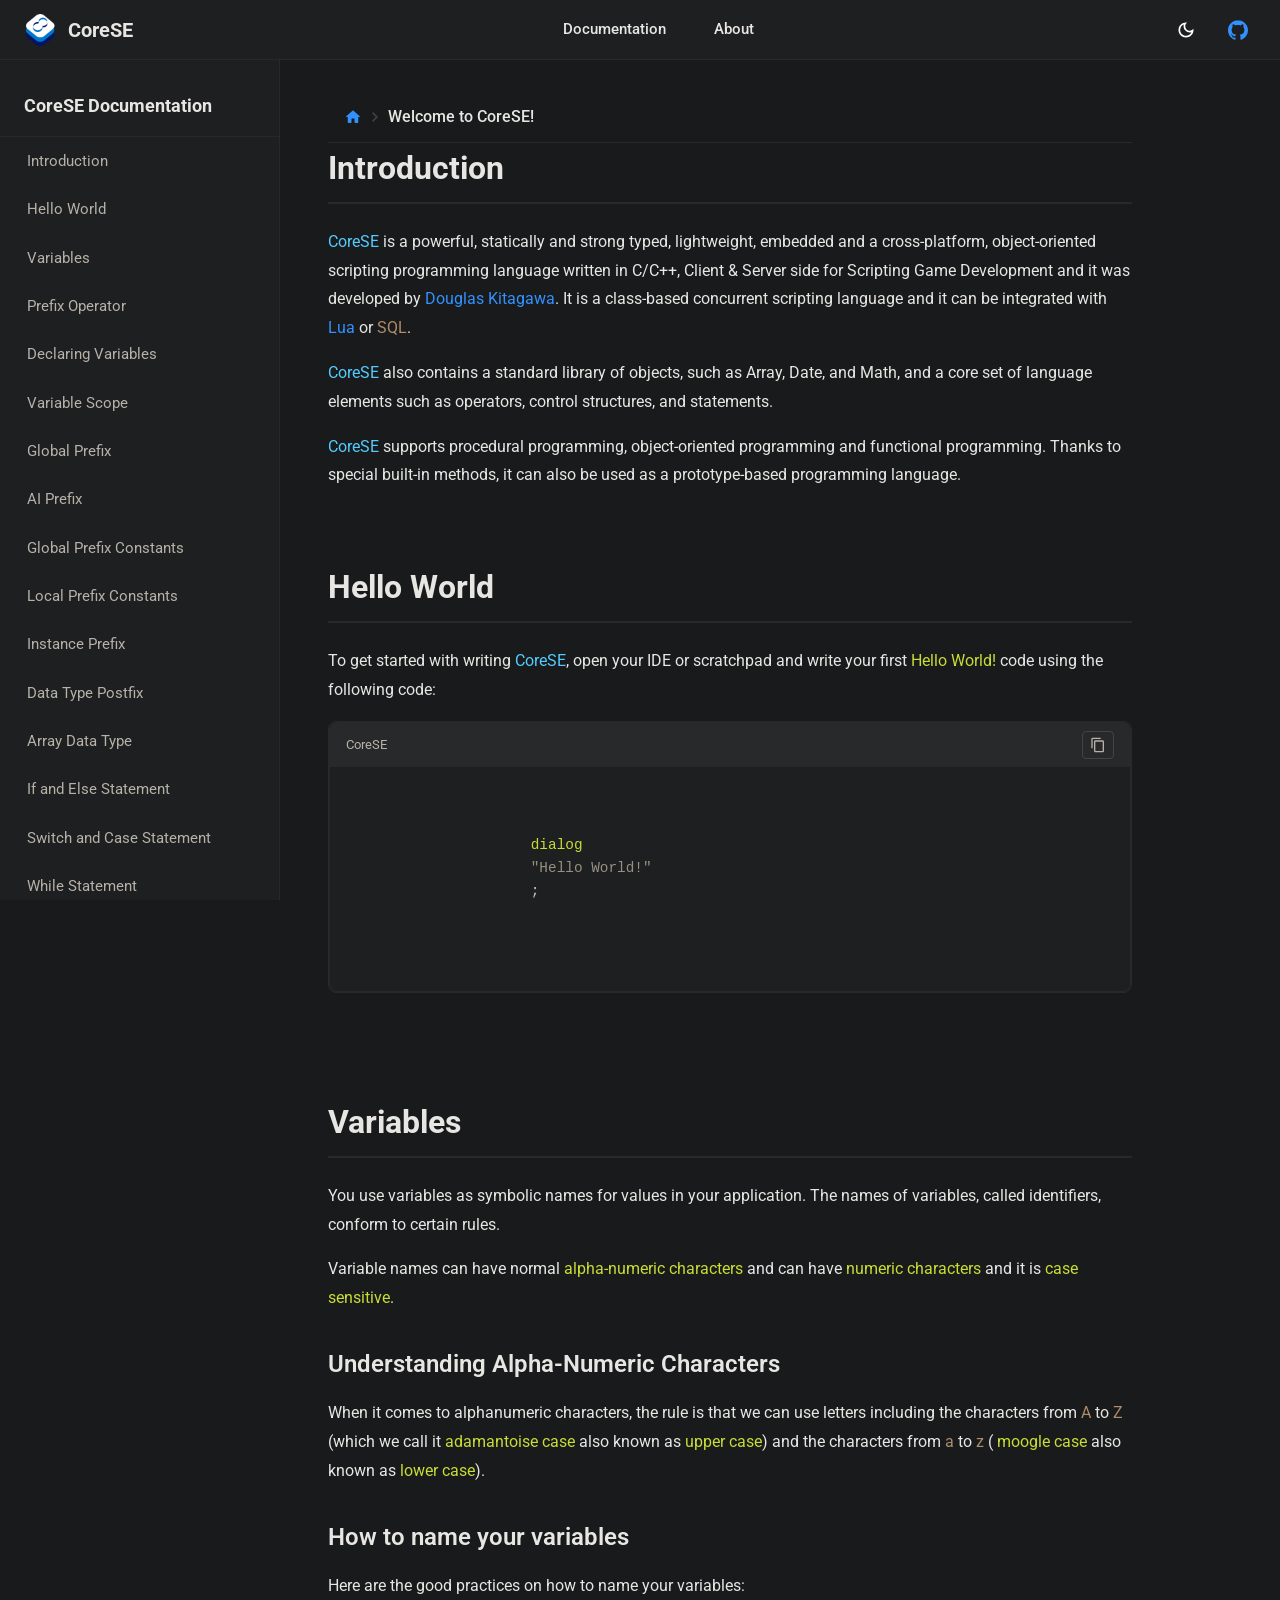
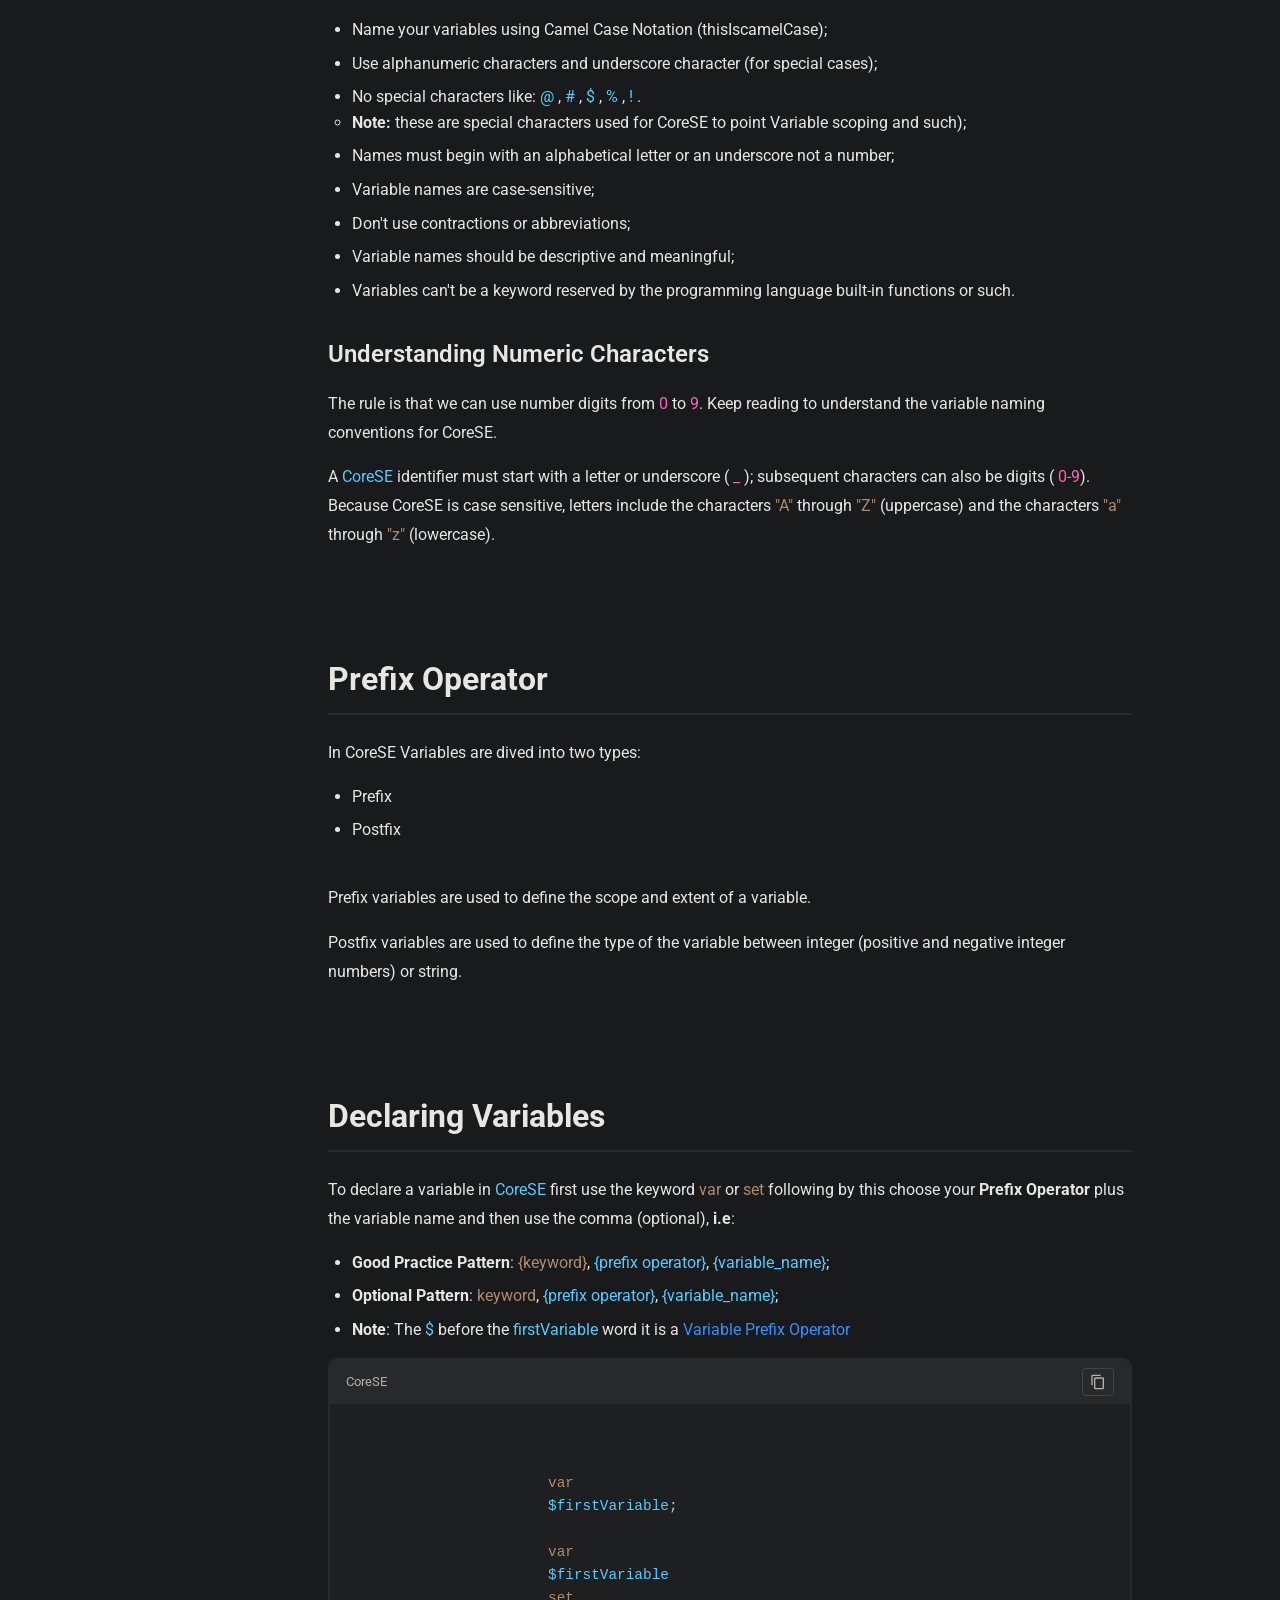
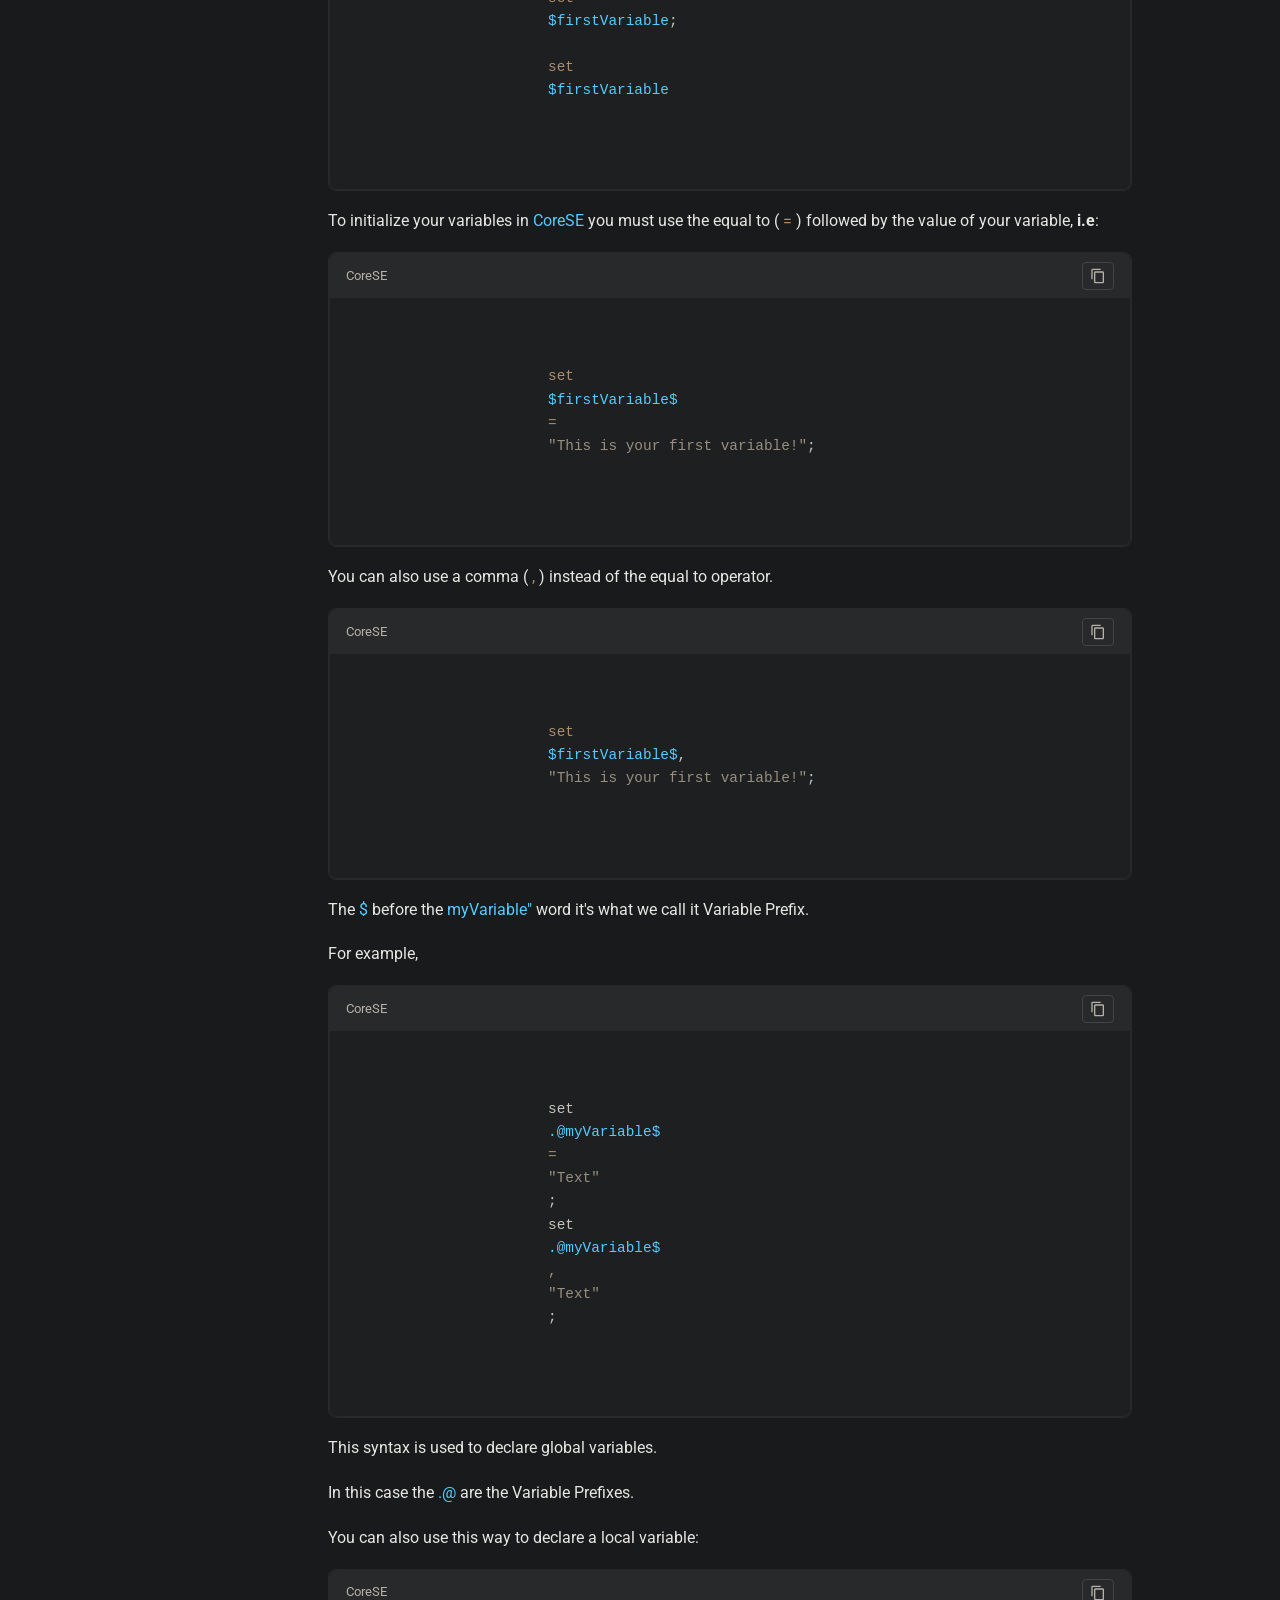
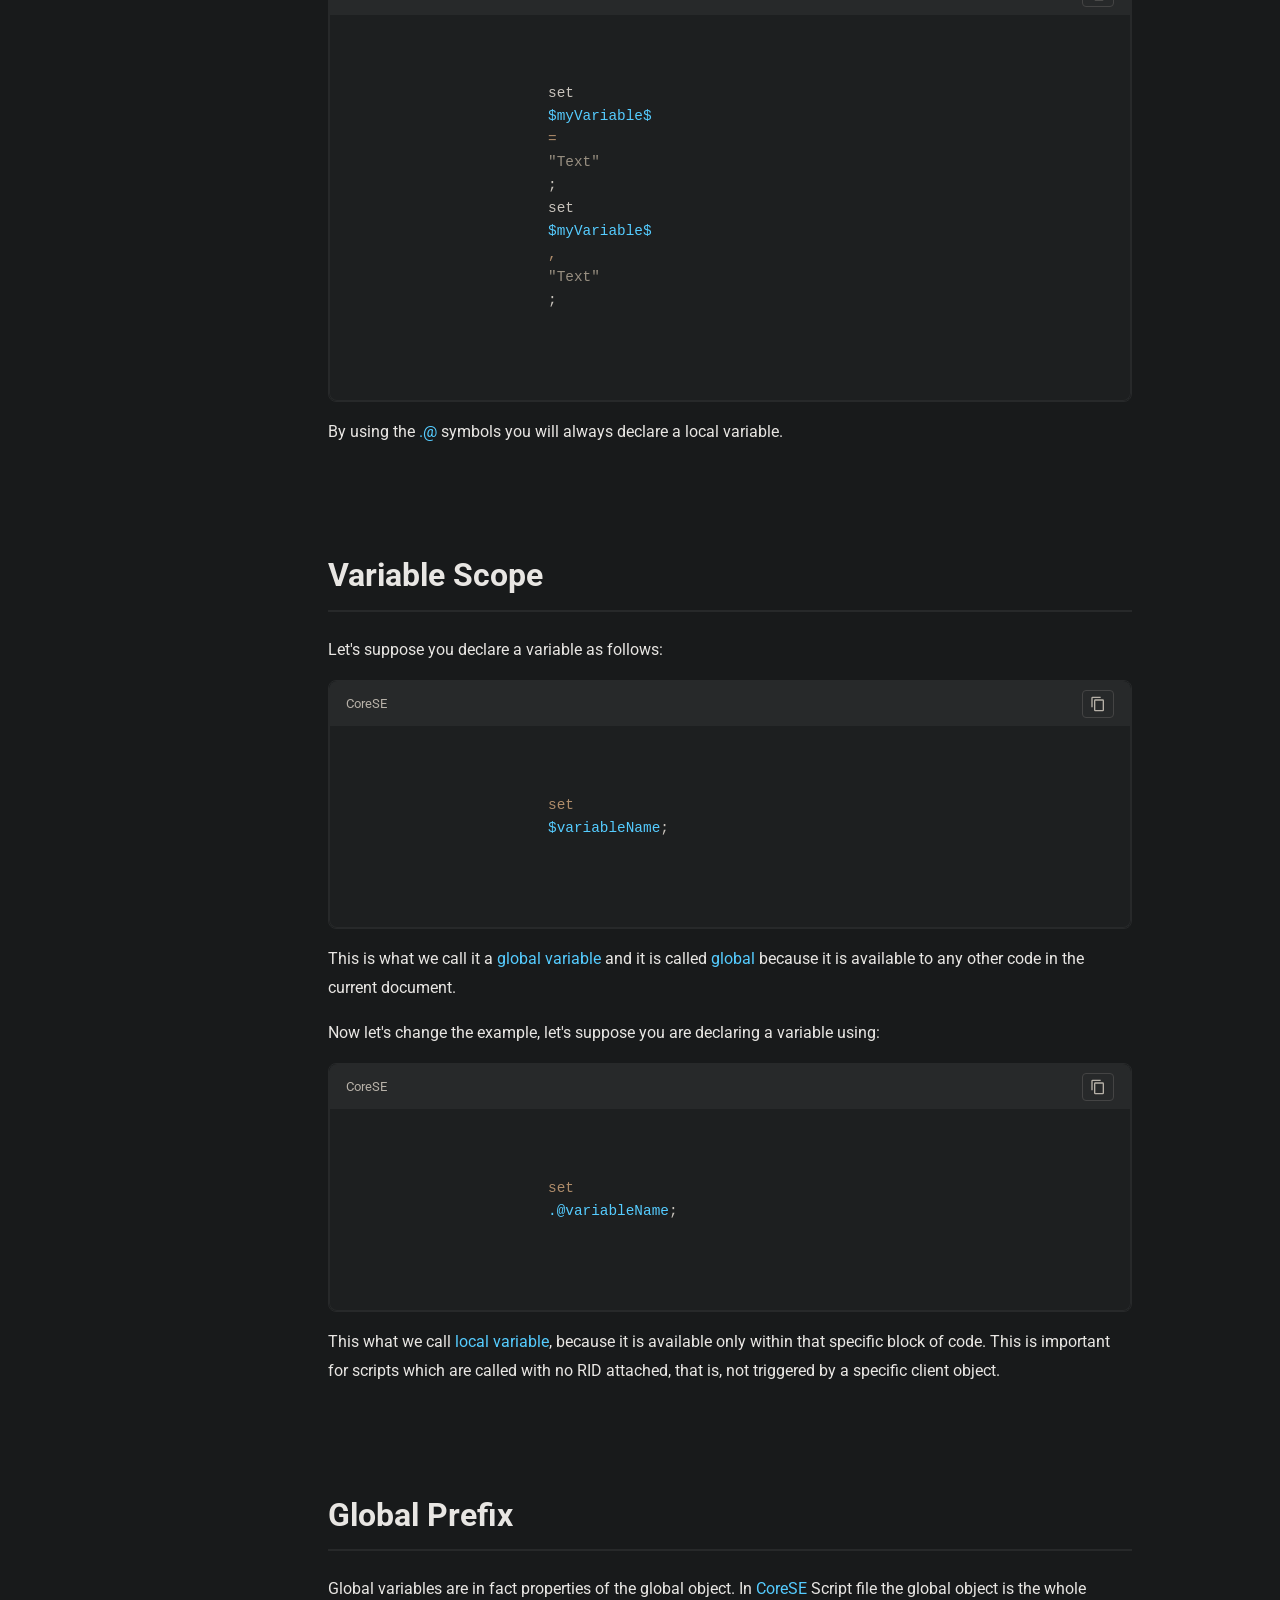
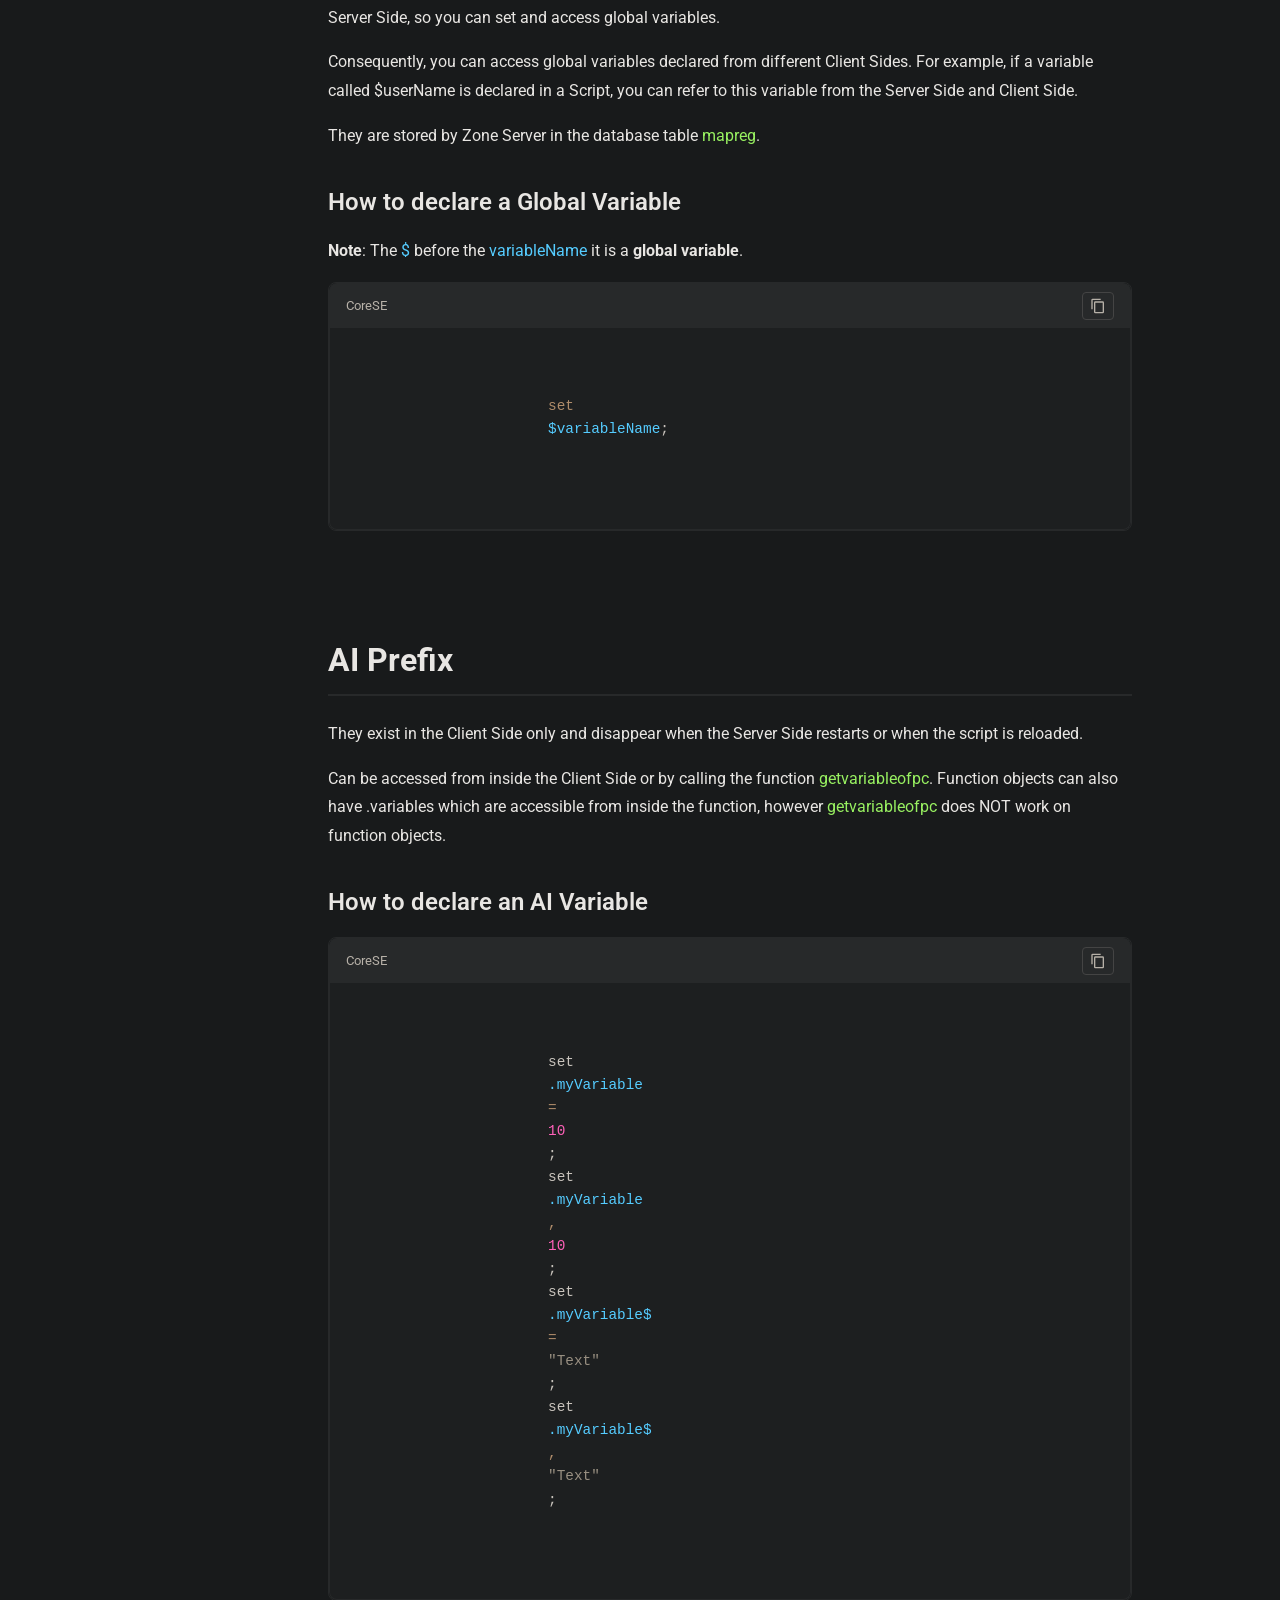
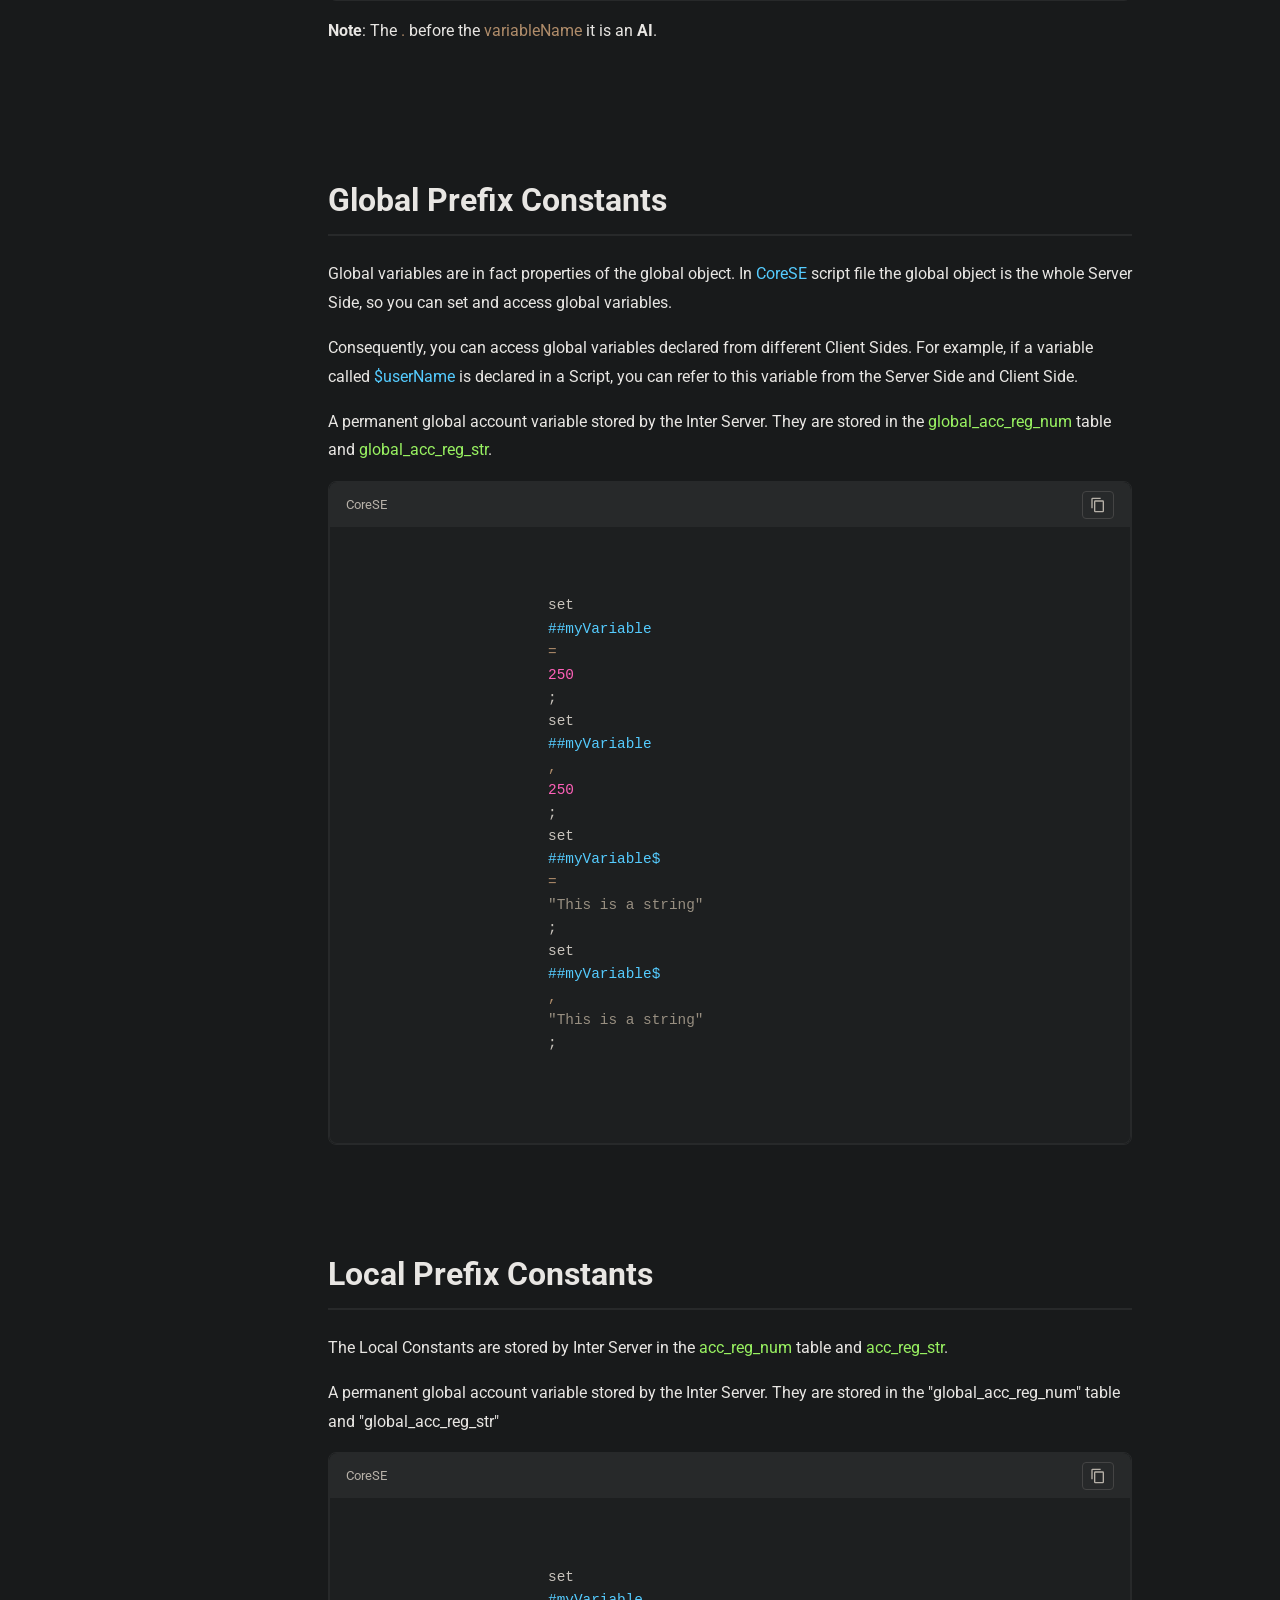
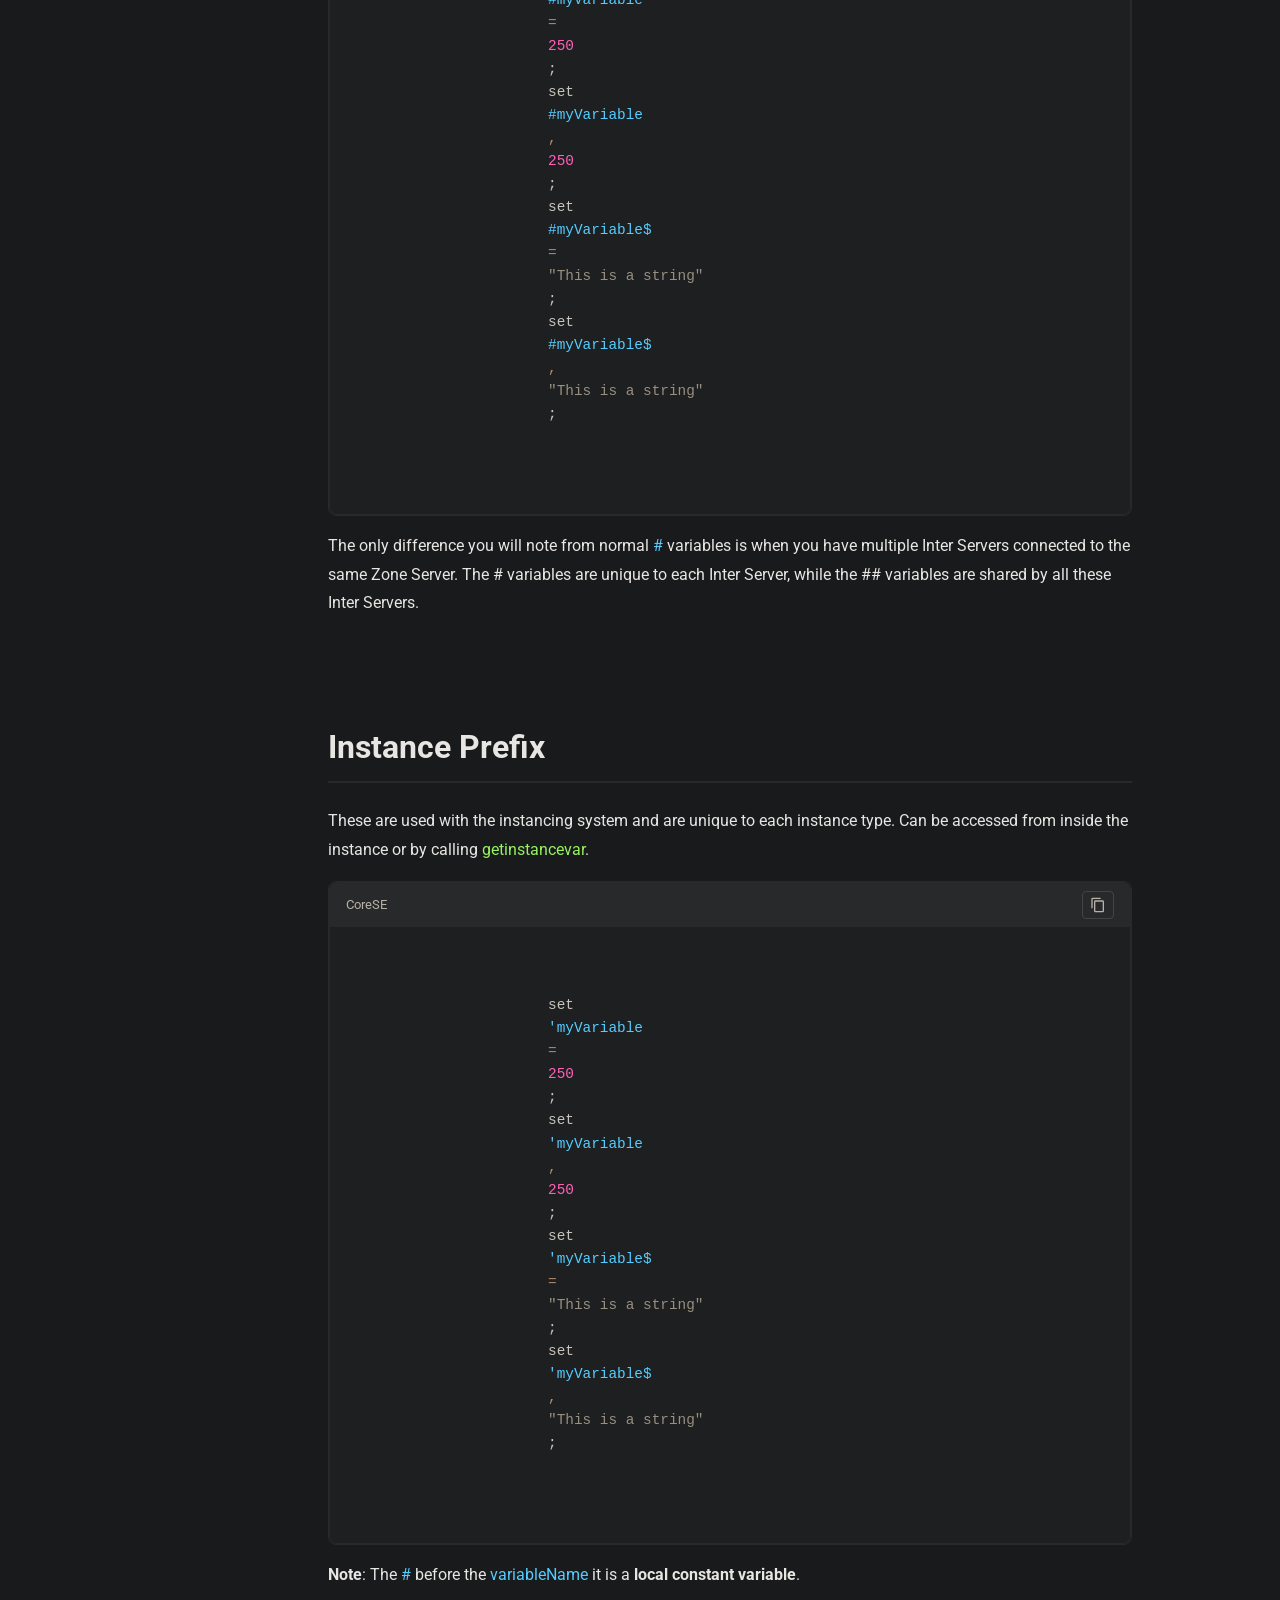
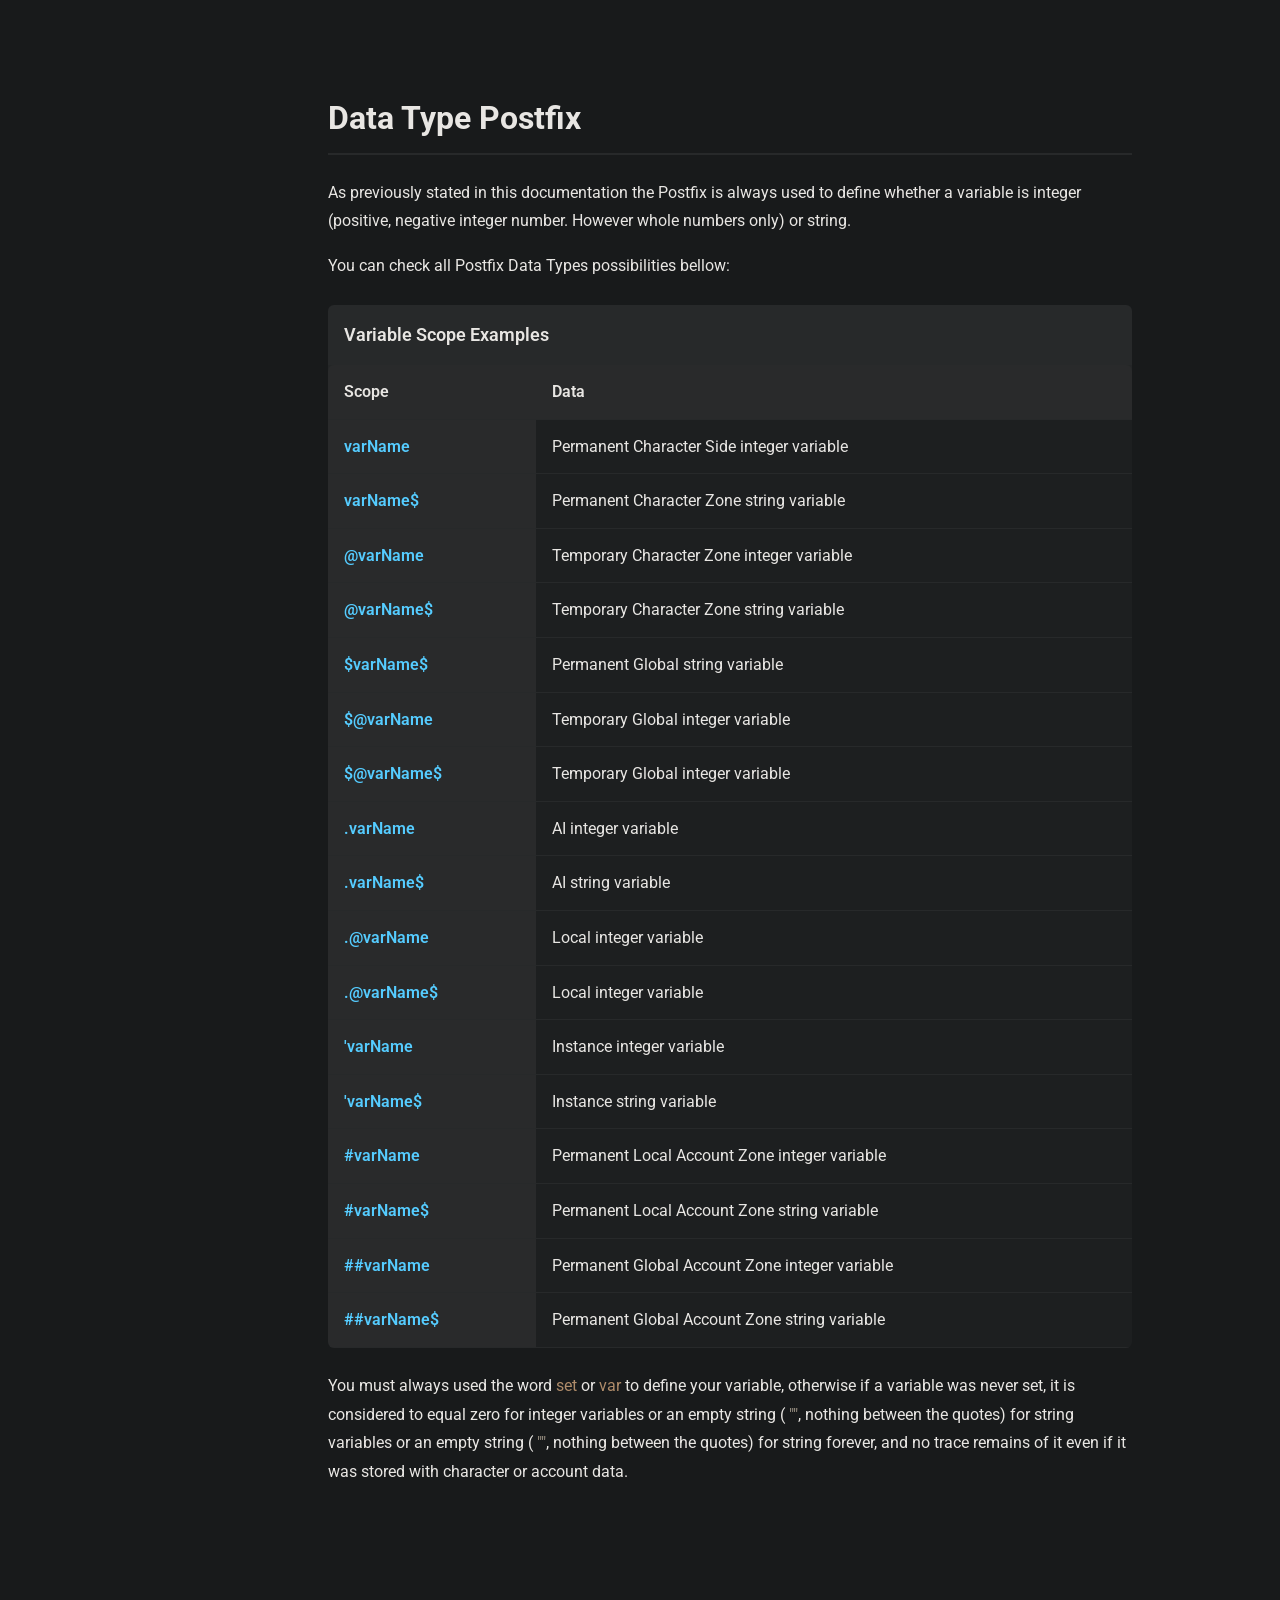
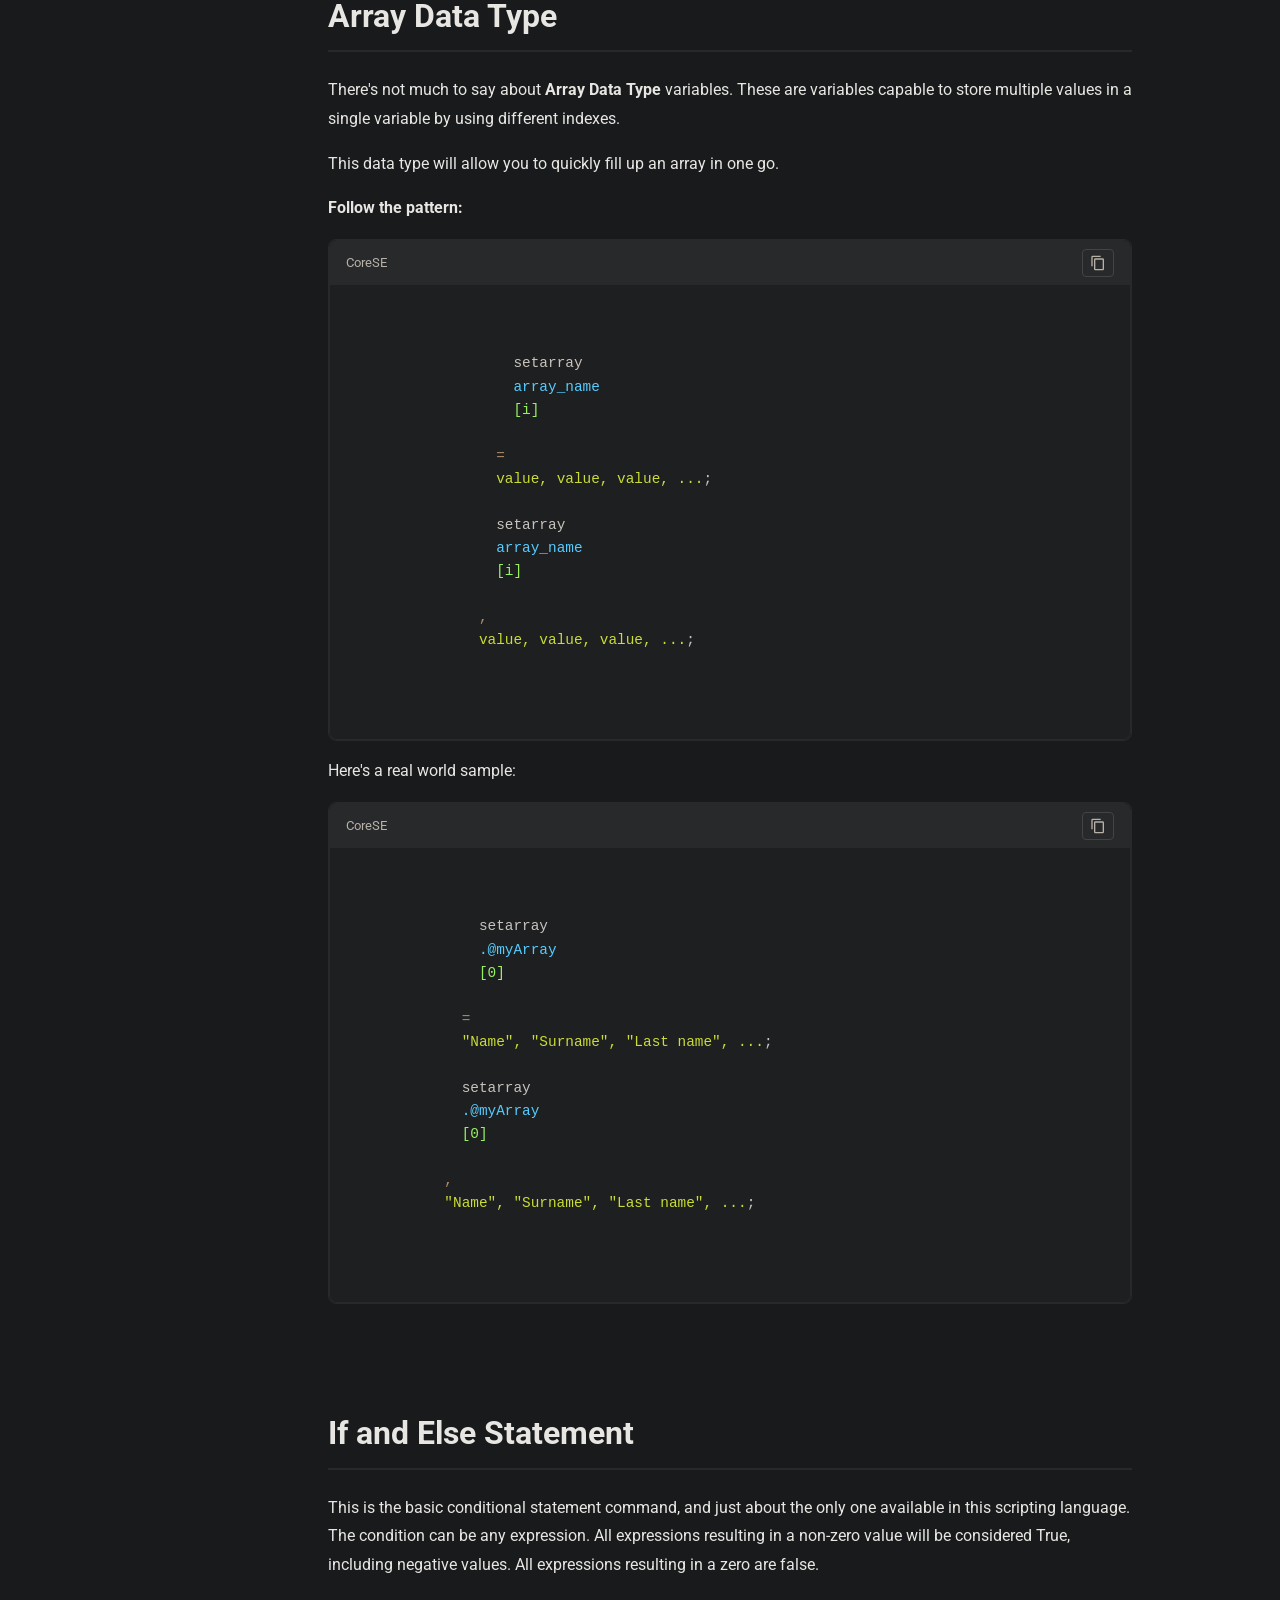
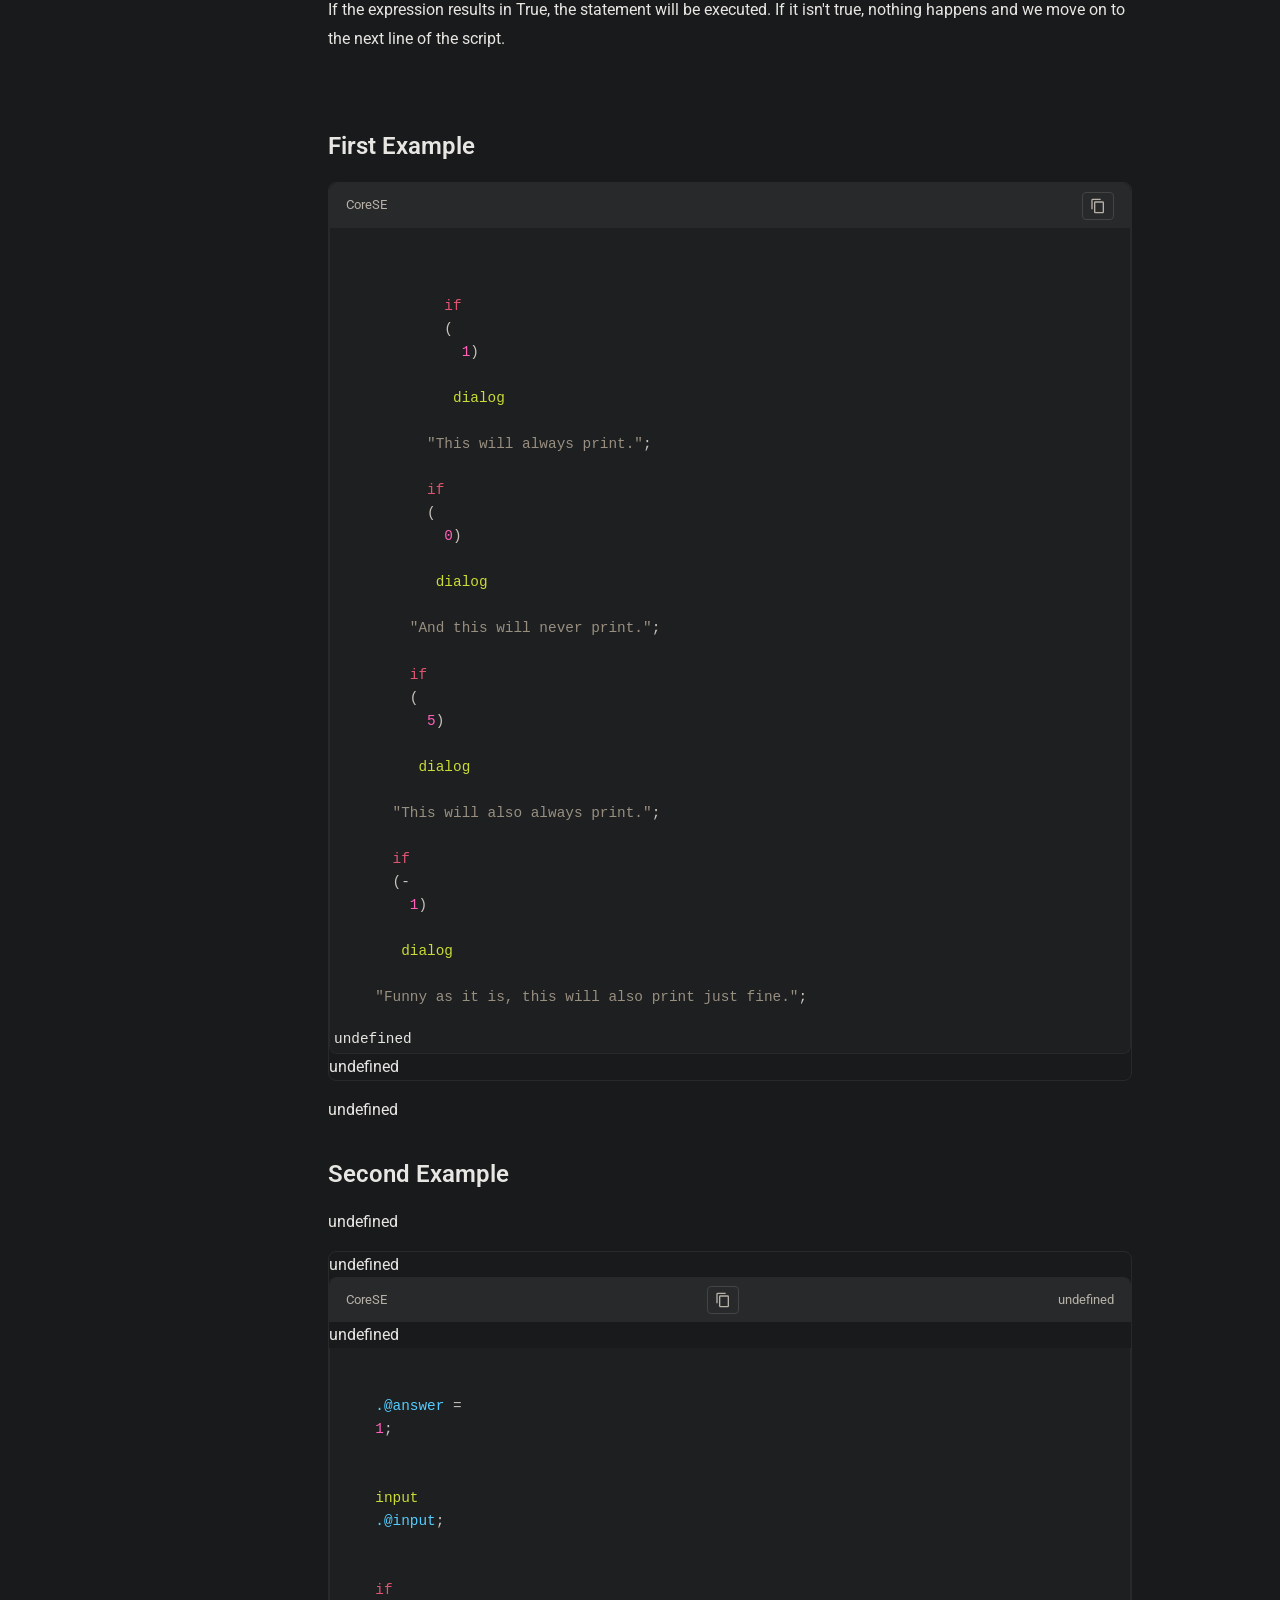
==== commit 97d65a87: "fix(formatting): correct indentation across codebase" ====
--- a/index.html
+++ b/index.html
@@ -1,696 +1,1102 @@
 <!DOCTYPE html>
 <!--
-  Credits for the first Template Idea: freeCodeCamp.org
-  Credits for the content, styling, logo, icon, favicon, accessibility and additional content: sdkitagawa
+	Credits for the first Template Idea: freeCodeCamp.org
+	Credits for the content, styling, logo, icon, favicon, accessibility and additional content: sdkitagawa
 -->
 <html lang="en">
-<head>
-  <meta charset="utf-8" />
-  <meta name="viewport" content="width=device-width, initial-scale=1.0" />
-  <meta name="theme-color" content="#1d1f20" />
-  <link rel="stylesheet" href="css/prism.css" />
-  <link rel="stylesheet" href="css/styles.css" />
-  <link rel="shortcut icon" href="./assets/icon/favicon.ico" type="image/x-icon">
-  <link rel="icon" type="image/png" href="./assets/icon/favicon.png" />
-  <title>CoreSE Documentation</title>
-</head>
-<body>
-  <input class="hamburger-menu" id="hamburger-toggle" type="checkbox">
-  <nav class="navbar">
-    <div class="navbar-left">
-      <label class="hamburger-label" for="hamburger-toggle">
-        <div class="toggle">
-          <span class="top-line common"></span>
-          <span class="middle-line common"></span>
-          <span class="bottom-line common"></span>
-        </div>
-      </label>
-      <a class="navbar-brand" href="/">
-        <img src="./assets/images/logo.png" class="navbar-logo" alt="CoreSE Logo">
-        <span class="navbar-title">CoreSE</span>
-      </a>
-    </div>
-    <div class="navbar-center">
-      <a class="navbar-link" href="index.html">Documentation</a>
-      <a class="navbar-link" href="about.html">About</a>
-    </div>
-    <div class="navbar-right">
-      <button class="theme-toggle" id="theme-toggle" aria-label="Toggle theme">
-        <svg class="sun-icon" viewBox="0 0 24 24" width="20" height="20">
-          <path fill="currentColor" d="M12,7c-2.76,0-5,2.24-5,5s2.24,5,5,5s5-2.24,5-5S14.76,7,12,7L12,7z M2,13l2,0c0.55,0,1-0.45,1-1s-0.45-1-1-1l-2,0c-0.55,0-1,0.45-1,1S1.45,13,2,13z M20,13l2,0c0.55,0,1-0.45,1-1s-0.45-1-1-1l-2,0c-0.55,0-1,0.45-1,1S19.45,13,20,13z M11,2v2c0,0.55,0.45,1,1,1s1-0.45,1-1V2c0-0.55-0.45-1-1-1S11,1.45,11,2z M11,20v2c0,0.55,0.45,1,1,1s1-0.45,1-1v-2c0-0.55-0.45-1-1-1C11.45,19,11,19.45,11,20z M5.99,4.58c-0.39-0.39-1.03-0.39-1.41,0c-0.39,0.39-0.39,1.03,0,1.41l1.06,1.06c0.39,0.39,1.03,0.39,1.41,0s0.39-1.03,0-1.41L5.99,4.58z M18.36,16.95c-0.39-0.39-1.03-0.39-1.41,0c-0.39,0.39-0.39,1.03,0,1.41l1.06,1.06c0.39,0.39,1.03,0.39,1.41,0c0.39-0.39,0.39-1.03,0-1.41L18.36,16.95z M19.42,5.99c0.39-0.39,0.39-1.03,0-1.41c-0.39-0.39-1.03-0.39-1.41,0l-1.06,1.06c-0.39,0.39-0.39,1.03,0,1.41s1.03,0.39,1.41,0L19.42,5.99z M7.05,18.36c0.39-0.39,0.39-1.03,0-1.41c-0.39-0.39-1.03-0.39-1.41,0l-1.06,1.06c-0.39,0.39-0.39,1.03,0,1.41s1.03,0.39,1.41,0L7.05,18.36z"/>
-        </svg>
-        <svg class="moon-icon" viewBox="0 0 24 24" width="20" height="20">
-          <path fill="currentColor" d="M9.37,5.51C9.19,6.15,9.1,6.82,9.1,7.5c0,4.08,3.32,7.4,7.4,7.4c0.68,0,1.35-0.09,1.99-0.27C17.45,17.19,14.93,19,12,19c-3.86,0-7-3.14-7-7C5,9.07,6.81,6.55,9.37,5.51z M12,3c-4.97,0-9,4.03-9,9s4.03,9,9,9s9-4.03,9-9c0-0.46-0.04-0.92-0.1-1.36c-0.98,1.37-2.58,2.26-4.4,2.26c-2.98,0-5.4-2.42-5.4-5.4c0-1.81,0.89-3.42,2.26-4.4C12.92,3.04,12.46,3,12,3L12,3z"/>
-        </svg>
-      </button>
-      <a class="github-link" href="https://github.com/sdkitagawa/corese" target="_blank" rel="noopener">
-        <svg viewBox="0 0 24 24" width="20" height="20">
-          <path fill="currentColor" d="M12,0.297c-6.63,0-12,5.373-12,12c0,5.303,3.438,9.8,8.205,11.385c0.6,0.113,0.82-0.258,0.82-0.577c0-0.285-0.01-1.04-0.015-2.04c-3.338,0.72-4.042-1.61-4.042-1.61C4.422,18.07,3.633,17.7,3.633,17.7c-1.087-0.744,0.084-0.729,0.084-0.729c1.205,0.084,1.838,1.236,1.838,1.236c1.07,1.835,2.809,1.305,3.495,0.998c0.108-0.776,0.417-1.305,0.76-1.605c-2.665-0.3-5.466-1.332-5.466-5.93c0-1.31,0.465-2.38,1.235-3.22c-0.135-0.303-0.54-1.523,0.105-3.176c0,0,1.005-0.322,3.3,1.23c0.96-0.267,1.983-0.399,3.003-0.404c1.02,0.005,2.047,0.137,3.006,0.404c2.291-1.552,3.297-1.23,3.297-1.23c0.645,1.653,0.24,2.873,0.12,3.176c0.765,0.84,1.23,1.91,1.23,3.22c0,4.61-2.805,5.625-5.475,5.92c0.42,0.36,0.81,1.096,0.81,2.22c0,1.606-0.015,2.896-0.015,3.286c0,0.315,0.21,0.696,0.825,0.57c4.765-1.589,8.2-6.085,8.2-11.385c0-6.627-5.373-12-12-12"/>
-        </svg>
-      </a>
-    </div>
-  </nav>
-  <div class="sidebar">
-    <aside>
-      <nav id="navbar">
-        <header class="sidebar-header">CoreSE Documentation</header>
-          <ul>
-              <li class="mobile-only"><a class="nav-link" href="index.html" aria-label="Documentation page">Documentation</a></li>
-              <li class="mobile-only"><a class="nav-link" href="about.html" aria-label="About page">About</a></li>
-              <li><a class="nav-link" href="#Introduction" aria-label="Introduction section">Introduction</a></li>
-              <li><a class="nav-link" href="#Hello_World" aria-label="Hello World section">Hello World</a></li>
-              <li><a class="nav-link" href="#Variables" aria-label="Variables section">Variables</a></li>
-              <li><a class="nav-link" href="#Prefix_Operator" aria-label="Prefix Operators section">Prefix Operator</a></li>
-              <li><a class="nav-link" href="#Declaring_Variables" aria-label="Variable Declaration section">Declaring Variables</a></li>
-              <li><a class="nav-link" href="#Variable_Scope" aria-label="Variable Scope section">Variable Scope</a></li>
-              <li><a class="nav-link" href="#Global_Prefix" aria-label="Global Prefixes section">Global Prefix</a></li>
-              <li><a class="nav-link" href="#AI_Prefix" aria-label="AI Prefix section">AI Prefix</a></li>
-              <li><a class="nav-link" href="#Global_Prefix_Constants" aria-label="Global Prefix Constants section">Global Prefix Constants</a></li>
-              <li><a class="nav-link" href="#Local_Prefix_Constants" aria-label="Local Prefix Constants section">Local Prefix Constants</a></li>
-              <li><a class="nav-link" href="#Instance_Prefix" aria-label="Instance Prefix section">Instance Prefix</a></li>
-              <li><a class="nav-link" href="#Data_Type_Postfix" aria-label="Data Type Postfix section">Data Type Postfix</a></li>
-              <li><a class="nav-link" href="#Array_Data_Type" aria-label="Array Data Type section">Array Data Type</a></li>
-              <li><a class="nav-link" href="#If_and_Else_Statement" aria-label="If and Else section">If and Else Statement</a></li>
-              <li><a class="nav-link" href="#Switch_and_Case_Statement" aria-label="Switch and Case section">Switch and Case Statement</a></li>
-              <li><a class="nav-link" href="#While_Statement" aria-label="While Statement section">While Statement</a></li>
-              <li><a class="nav-link" href="#For_Statement" aria-label="For Statement section">For Statement</a></li>
-              <li><a class="nav-link" href="#Do_Statement" aria-label="Do Statement section">Do Statement</a></li>
-              <li><a class="nav-link" href="#Freeloop_Statement" aria-label="Freeloop Statement section">Freeloop Statement</a></li>
-              <li><a class="nav-link" href="#Function_Declarations" aria-label="Function Declarations section">Function Declarations</a></li>
-          </ul>
-      </nav>
-    </aside>
-  </div>
-  <section id="Introduction"></section>
-  <main id="main-doc">
-    <nav class="breadcrumbs" aria-label="Breadcrumbs">
-      <ul>
-        <li class="arrow_character_item"><a href="index.html" class="breadcrumb-home" aria-label="Home page"><svg viewBox="0 0 24 24" width="18" height="18"><path fill="currentColor" d="M10 19v-5h4v5c0 .55.45 1 1 1h3c.55 0 1-.45 1-1v-7h1.7c.46 0 .68-.57.33-.87L12.67 3.6c-.38-.34-.96-.34-1.34 0l-8.36 7.53c-.34.3-.13.87.33.87H5v7c0 .55.45 1 1 1h3c.55 0 1-.45 1-1z"/></svg></a></li>
-        <li class="arrow_character_item"><span>Welcome to CoreSE!</span></li>
-      </ul>
-    </nav>
-    <section class="main-section" id="Introduction">
-      <header class="header-control">Introduction</header>
-      <p class="paragraph-padding"><span class="code-scope">CoreSE</span> is a powerful, statically and strong typed, lightweight, embedded and a cross-platform, object-oriented scripting programming language written in C/C++, Client & Server side for Scripting Game Development and it was developed by <a href="https://github.com/sdkitagawa" target="_blank">Douglas Kitagawa</a>. It is a class-based concurrent scripting language and it can be integrated with <a href="https://github.com/lua/lua">Lua</a> or <span class="code-common">SQL</span>.</p>
-      <p class="paragraph-padding"><span class="code-scope">CoreSE</span> also contains a standard library of objects, such as Array, Date, and Math, and a core set of language elements such as operators, control structures, and statements.</p>
-      <p><span class="code-scope">CoreSE</span> supports procedural programming, object-oriented programming and functional programming. Thanks to special built-in methods, it can also be used as a prototype-based programming language.</p>
-    </section>
-    <section class="main-section section-padding" id="Hello_World">
-      <header class="header-control">Hello World</header>
-      <p>To get started with writing <span class="code-scope">CoreSE</span>, open your IDE or scratchpad and write your first <span class="code-array-position">Hello World!</span> code using the following code:</p>
-
-      <div class="code-block-wrapper">
-        <div class="code-block-header">
-          <span class="code-block-title">CoreSE</span>
-          <button class="copy-button" aria-label="Copy code">
-            <svg viewBox="0 0 24 24" width="16" height="16"><path fill="currentColor" d="M19,21H8V7H19M19,5H8A2,2 0 0,0 6,7V21A2,2 0 0,0 8,23H19A2,2 0 0,0 21,21V7A2,2 0 0,0 19,5M16,1H4A2,2 0 0,0 2,3V17H4V3H16V1Z"/></svg>
-          </button>
-        </div>
-        <pre class="language-core"><code><span class="code-array-position">dialog</span> <span class="code-string">"Hello World!"</span><span class="code-keyword">;</span></code></pre>
-      </div>
-
-    </section>
-    <section class="main-section section-padding" id="Variables">
-      <header class="header-control">Variables</header>
-      <p>You use variables as symbolic names for values in your application. The names of variables, called identifiers, conform to certain rules.</p>
-      <p>Variable names can have normal <span class="code-array-position">alpha-numeric characters</span> and can have <span class="code-array-position">numeric characters</span> and it is <span class="code-array-position">case sensitive</span>.</p>
-
-      <h1>Understanding Alpha-Numeric Characters</h1>
-      <p>When it comes to alphanumeric characters, the rule is that we can use letters including the characters from <span class="code-common">A</span> to <span class="code-common">Z</span> (which we call it <span class="code-array-position">adamantoise case</span> also known as <span class="code-array-position">upper case</span>) and the characters from <span class="code-common">a</span> to <span class="code-common">z</span> (<span class="code-array-position">moogle case</span> also known as <span class="code-array-position">lower case</span>).</p>
-
-      <h1>How to name your variables</h1>
-      <p>Here are the good practices on how to name your variables:</p>
-      <ul class="good-practices-list">
-        <li>Name your variables using Camel Case Notation (thisIscamelCase);</li>
-        <li>Use alphanumeric characters and underscore character (for special cases);</li>
-        <li>No special characters like: <span class="code-scope">@</span> , <span class="code-scope">#</span> , <span class="code-scope">$</span> , <span class="code-scope">%</span> , <span class="code-scope">!</span> .
-        <ul>
-          <li>
-            <b>Note:</b> these are special characters used for CoreSE to point Variable scoping and such);
-          </li>
-        </ul>
-        <li>Names must begin with an alphabetical letter or an underscore not a number;</li>
-        <li>Variable names are case-sensitive;</li>
-        <li>Don't use contractions or abbreviations;</li>
-        <li>Variable names should be descriptive and meaningful;</li>
-        <li>Variables can't be a keyword reserved by the programming language built-in functions or such.</li>
-      </ul>
-
-      <h1>Understanding Numeric Characters</h1>
-      <p>The rule is that we can use number digits from <span class="code-number">0</span> to <span class="code-number">9</span>. Keep reading to understand the variable naming conventions for CoreSE.</p>
-
-      <p>A <span class="code-scope">CoreSE</span> identifier must start with a letter or underscore (<span class="code-number"> _ </span>); subsequent characters can also be digits (<span class="code-number">0-9</span>). Because CoreSE is case sensitive, letters include the characters <span class="code-common">"A"</span> through <span class="code-common">"Z"</span> (uppercase) and the characters <span class="code-common">"a"</span> through <span class="code-common">"z"</span> (lowercase).</p>
-    </section>
-    <section class="main-section section-padding" id="Prefix_Operator">
-      <header class="header-control">Prefix Operator</header>
-      <p>In CoreSE Variables are dived into two types:</p>
-      <ul class="good-practices-list">
-        <li>Prefix</li>
-        <li>Postfix</li>
-      </ul>
-      <br />
-      <p>Prefix variables are used to define the scope and extent of a variable.</p>
-      <p>Postfix variables are used to define the type of the variable between integer (positive and negative integer numbers) or string.</p>
-    </section>
-    <section class="main-section section-padding" id="Declaring_Variables">
-      <header class="header-control">Declaring Variables</header>
-      <p>To declare a variable in <span class="code-scope">CoreSE</span> first use the keyword <span class="code-common">var</span> or <span class="code-common">set</span> following by this choose your <b>Prefix Operator</b> plus the variable name and then use the comma (optional), <b>i.e</b>:</p>
-
-      <ul class="good-practices-list">
-        <li><b>Good Practice Pattern</b>: <span class="code-common">{keyword}</span>, <span class="code-scope">{prefix operator}</span>, <span class="code-scope">{variable_name}</span>;<br /></li>
-        <li><b>Optional Pattern</b>: <span class="code-common">keyword</span>, <span class="code-scope">{prefix operator}</span>, <span class="code-scope">{variable_name}</span>;</li>
-        <li><b>Note</b>: The <span class="code-scope">$</span> before the <span class="code-scope">firstVariable</span> word it is a <a href="#Prefix_Operator">Variable Prefix Operator</a></li>
-      </ul>
-
-      <div class="code-block-wrapper">
-        <div class="code-block-header">
-          <span class="code-block-title">CoreSE</span>
-          <button class="copy-button" aria-label="Copy code">
-            <svg viewBox="0 0 24 24" width="16" height="16"><path fill="currentColor" d="M19,21H8V7H19M19,5H8A2,2 0 0,0 6,7V21A2,2 0 0,0 8,23H19A2,2 0 0,0 21,21V7A2,2 0 0,0 19,5M16,1H4A2,2 0 0,0 2,3V17H4V3H16V1Z"/></svg>
-          </button>
-        </div>
-        <pre class="language-core"><code><span class="code-common">var</span> <span class="code-scope">$firstVariable</span>;
-<span class="code-common">var</span> <span class="code-scope">$firstVariable</span>
-<span class="code-common">set</span> <span class="code-scope">$firstVariable</span>;
-<span class="code-common">set</span> <span class="code-scope">$firstVariable</span></code></pre>
-      </div>
-
-      <p>To initialize your variables in <span class="code-scope">CoreSE</span> you must use the equal to (<span class="code-common"> = </span>) followed by the value of your variable, <b>i.e</b>:</p>
-
-      <div class="code-block-wrapper">
-        <div class="code-block-header">
-          <span class="code-block-title">CoreSE</span>
-          <button class="copy-button" aria-label="Copy code">
-            <svg viewBox="0 0 24 24" width="16" height="16"><path fill="currentColor" d="M19,21H8V7H19M19,5H8A2,2 0 0,0 6,7V21A2,2 0 0,0 8,23H19A2,2 0 0,0 21,21V7A2,2 0 0,0 19,5M16,1H4A2,2 0 0,0 2,3V17H4V3H16V1Z"/></svg>
-          </button>
-        </div>
-        <pre class="language-core"><code><span class="code-common">set</span> <span class="code-scope">$firstVariable$</span> <span class="code-common">=</span> <span class="code-string">"This is your first variable!"</span>;</code></pre>
-      </div>
-
-      <p>You can also use a comma (<span class="code-common"> , </span>) instead of the equal to operator.</p>
-
-      <div class="code-block-wrapper">
-        <div class="code-block-header">
-          <span class="code-block-title">CoreSE</span>
-          <button class="copy-button" aria-label="Copy code">
-            <svg viewBox="0 0 24 24" width="16" height="16"><path fill="currentColor" d="M19,21H8V7H19M19,5H8A2,2 0 0,0 6,7V21A2,2 0 0,0 8,23H19A2,2 0 0,0 21,21V7A2,2 0 0,0 19,5M16,1H4A2,2 0 0,0 2,3V17H4V3H16V1Z"/></svg>
-          </button>
-        </div>
-        <pre class="language-core"><code><span class="code-common">set</span> <span class="code-scope">$firstVariable$</span>, <span class="code-string">"This is your first variable!"</span>;</code></pre>
-      </div>
-
-      <p class="paragraph-padding">The <span class="code-scope">$</span> before the <span class="code-scope">myVariable"</span> word it's what we call it Variable Prefix.</p>
-      <p>For example,</p>
-
-      <div class="code-block-wrapper">
-        <div class="code-block-header">
-          <span class="code-block-title">CoreSE</span>
-          <button class="copy-button" aria-label="Copy code">
-            <svg viewBox="0 0 24 24" width="16" height="16"><path fill="currentColor" d="M19,21H8V7H19M19,5H8A2,2 0 0,0 6,7V21A2,2 0 0,0 8,23H19A2,2 0 0,0 21,21V7A2,2 0 0,0 19,5M16,1H4A2,2 0 0,0 2,3V17H4V3H16V1Z"/></svg>
-          </button>
-        </div>
-        <pre class="language-core"><code><span class="code-keyword">set</span> <span class="code-scope">.@myVariable$</span> <span class="code-common">=</span> <span class="code-string">"Text"</span><span class="code-keyword">;</span>
-<span class="code-keyword">set</span> <span class="code-scope">.@myVariable$</span><span class="code-common">,</span> <span class="code-string">"Text"</span><span class="code-keyword">;</span></code></pre>
-      </div>
-
-      <p>This syntax is used to declare global variables.</p>
-      <p>In this case the <span class="code-scope">.@</span> are the Variable Prefixes.</p>
-      <p>You can also use this way to declare a local variable:</p>
-
-      <div class="code-block-wrapper">
-        <div class="code-block-header">
-          <span class="code-block-title">CoreSE</span>
-          <button class="copy-button" aria-label="Copy code">
-            <svg viewBox="0 0 24 24" width="16" height="16"><path fill="currentColor" d="M19,21H8V7H19M19,5H8A2,2 0 0,0 6,7V21A2,2 0 0,0 8,23H19A2,2 0 0,0 21,21V7A2,2 0 0,0 19,5M16,1H4A2,2 0 0,0 2,3V17H4V3H16V1Z"/></svg>
-          </button>
-        </div>
-        <pre class="language-core"><code><span class="code-keyword">set</span> <span class="code-scope">$myVariable$</span> <span class="code-common">=</span> <span class="code-string">"Text"</span><span class="code-keyword">;</span>
-<span class="code-keyword">set</span> <span class="code-scope">$myVariable$</span><span class="code-common">,</span> <span class="code-string">"Text"</span><span class="code-keyword">;</span></code></pre>
-      </div>
-
-      <p>By using the <span class="code-scope">.@</span> symbols you will always declare a local variable.</p>
-    </section>
-    <section class="main-section section-padding" id="Variable_Scope">
-      <header class="header-control">Variable Scope</header>
-      <p>Let's suppose you declare a variable as follows:</p>
-
-      <div class="code-block-wrapper">
-        <div class="code-block-header">
-          <span class="code-block-title">CoreSE</span>
-          <button class="copy-button" aria-label="Copy code">
-            <svg viewBox="0 0 24 24" width="16" height="16"><path fill="currentColor" d="M19,21H8V7H19M19,5H8A2,2 0 0,0 6,7V21A2,2 0 0,0 8,23H19A2,2 0 0,0 21,21V7A2,2 0 0,0 19,5M16,1H4A2,2 0 0,0 2,3V17H4V3H16V1Z"/></svg>
-          </button>
-        </div>
-        <pre class="language-core"><code><span class="code-common">set</span> <span class="code-scope">$variableName</span>;</code></pre>
-      </div>
-
-      <p>This is what we call it a <span class="code-scope">global variable</span> and it is called <span class="code-scope">global</span> because it is available to any other code in the current document.</p>
-      <p>Now let's change the example, let's suppose you are declaring a variable using:</p>
-
-      <div class="code-block-wrapper">
-        <div class="code-block-header">
-          <span class="code-block-title">CoreSE</span>
-          <button class="copy-button" aria-label="Copy code">
-            <svg viewBox="0 0 24 24" width="16" height="16"><path fill="currentColor" d="M19,21H8V7H19M19,5H8A2,2 0 0,0 6,7V21A2,2 0 0,0 8,23H19A2,2 0 0,0 21,21V7A2,2 0 0,0 19,5M16,1H4A2,2 0 0,0 2,3V17H4V3H16V1Z"/></svg>
-          </button>
-        </div>
-        <pre class="language-core"><code><span class="code-common">set</span> <span class="code-scope">.@variableName</span>;</code></pre>
-      </div>
-
-      <p>This what we call <span class="code-scope">local variable</span>, because it is available only within that specific block of code. This is important for scripts which are called with no RID attached, that is, not triggered by a specific client object.</p>
-
-    </section>
-    <section class="main-section section-padding" id="Global_Prefix">
-      <header class="header-control">Global Prefix</header>
-      <p>Global variables are in fact properties of the global object. In <span class="code-scope">CoreSE</span> Script file the global object is the whole Server Side, so you can set and access global variables.</p>
-      <p>Consequently, you can access global variables declared from different Client Sides. For example, if a variable called $userName is declared in a Script, you can refer to this variable from the Server Side and Client Side.</p>
-      <p>They are stored by Zone Server in the database table <span class="code-array">mapreg</span>.</p>
-
-      <h1>How to declare a Global Variable</h1>
-      <p><b>Note</b>: The <span class="code-scope">$</span> before the <span class="code-scope">variableName</span> it is a <b>global variable</b>.</p>
-
-      <div class="code-block-wrapper">
-        <div class="code-block-header">
-          <span class="code-block-title">CoreSE</span>
-          <button class="copy-button" aria-label="Copy code">
-            <svg viewBox="0 0 24 24" width="16" height="16"><path fill="currentColor" d="M19,21H8V7H19M19,5H8A2,2 0 0,0 6,7V21A2,2 0 0,0 8,23H19A2,2 0 0,0 21,21V7A2,2 0 0,0 19,5M16,1H4A2,2 0 0,0 2,3V17H4V3H16V1Z"/></svg>
-          </button>
-        </div>
-        <pre class="language-core"><code><span class="code-common">set</span> <span class="code-scope">$variableName</span>;</code></pre>
-      </div>
-    </section>
-    <section class="main-section section-padding" id="AI_Prefix">
-      <header class="header-control">AI Prefix</header>
-      <p>They exist in the Client Side only and disappear when the Server Side restarts or when the script is reloaded.</p>
-      <p>Can be accessed from inside the Client Side or by calling the function <span class="code-array">getvariableofpc</span>. Function objects can also have .variables which are accessible from inside the function, however <span class="code-array">getvariableofpc</span> does NOT work on function objects.</p>
-
-      <h1>How to declare an AI Variable</h1>
-
-      <div class="code-block-wrapper">
-        <div class="code-block-header">
-          <span class="code-block-title">CoreSE</span>
-          <button class="copy-button" aria-label="Copy code">
-            <svg viewBox="0 0 24 24" width="16" height="16"><path fill="currentColor" d="M19,21H8V7H19M19,5H8A2,2 0 0,0 6,7V21A2,2 0 0,0 8,23H19A2,2 0 0,0 21,21V7A2,2 0 0,0 19,5M16,1H4A2,2 0 0,0 2,3V17H4V3H16V1Z"/></svg>
-          </button>
-        </div>
-        <pre class="language-core"><code><span class="code-keyword">set</span> <span class="code-scope">.myVariable</span> <span class="code-common">=</span> <span class="code-number">10</span><span class="code-keyword">;</span>
-<span class="code-keyword">set</span> <span class="code-scope">.myVariable</span><span class="code-common">,</span> <span class="code-number">10</span><span class="code-keyword">;</span>
-<span class="code-keyword">set</span> <span class="code-scope">.myVariable$</span> <span class="code-common">=</span><span class="code-string">"Text"</span><span class="code-keyword">;</span>
-<span class="code-keyword">set</span> <span class="code-scope">.myVariable$</span><span class="code-common">,</span><span class="code-string">"Text"</span><span class="code-keyword">;</span></code></pre>
-      </div>
-
-      <p><b>Note</b>: The <span class="code-common">.</span> before the <span class="code-common">variableName</span> it is an <b>AI</b>.</p>
-
-    </section>
-    <br />
-    <section class="main-section section-padding" id="Global_Prefix_Constants">
-      <header class="header-control">Global Prefix Constants</header>
-      <p>Global variables are in fact properties of the global object. In <span class="code-scope">CoreSE</span> script file the global object is the whole Server Side, so you can set and access global variables.</p>
-      <p>Consequently, you can access global variables declared from different Client Sides. For example, if a variable called <span class="code-scope">$userName</span> is declared in a Script, you can refer to this variable from the Server Side and Client Side.</p>
-      <p>A permanent global account variable stored by the Inter Server. They are stored in the <span class="code-array">global_acc_reg_num</span> table and <span class="code-array">global_acc_reg_str</span>.</p>
-
-      <div class="code-block-wrapper">
-        <div class="code-block-header">
-          <span class="code-block-title">CoreSE</span>
-          <button class="copy-button" aria-label="Copy code">
-            <svg viewBox="0 0 24 24" width="16" height="16"><path fill="currentColor" d="M19,21H8V7H19M19,5H8A2,2 0 0,0 6,7V21A2,2 0 0,0 8,23H19A2,2 0 0,0 21,21V7A2,2 0 0,0 19,5M16,1H4A2,2 0 0,0 2,3V17H4V3H16V1Z"/></svg>
-          </button>
-        </div>
-        <pre class="language-core"><code><span class="code-keyword">set</span> <span class="code-scope">##myVariable</span> <span class="code-common">=</span> <span class="code-number">250</span><span class="code-keyword">;</span>
-<span class="code-keyword">set</span> <span class="code-scope">##myVariable</span><span class="code-common">,</span> <span class="code-number">250</span><span class="code-keyword">;</span>
-<span class="code-keyword">set</span> <span class="code-scope">##myVariable$</span> <span class="code-common">=</span> <span class="code-string">"This is a string"</span><span class="code-keyword">;</span>
-<span class="code-keyword">set</span> <span class="code-scope">##myVariable$</span><span class="code-common">,</span> <span class="code-string">"This is a string"</span><span class="code-keyword">;</span></code></pre>
-      </div>
-
-    </section>
-    <section class="main-section section-padding" id="Local_Prefix_Constants">
-      <header class="header-control">Local Prefix Constants</header>
-      <p>The Local Constants are stored by Inter Server in the <span class="code-array">acc_reg_num</span> table and <span class="code-array">acc_reg_str</span>.</p>
-      <p>A permanent global account variable stored by the Inter Server. They are stored in the "global_acc_reg_num" table and "global_acc_reg_str"</p>
-
-      <div class="code-block-wrapper">
-        <div class="code-block-header">
-          <span class="code-block-title">CoreSE</span>
-          <button class="copy-button" aria-label="Copy code">
-            <svg viewBox="0 0 24 24" width="16" height="16"><path fill="currentColor" d="M19,21H8V7H19M19,5H8A2,2 0 0,0 6,7V21A2,2 0 0,0 8,23H19A2,2 0 0,0 21,21V7A2,2 0 0,0 19,5M16,1H4A2,2 0 0,0 2,3V17H4V3H16V1Z"/></svg>
-          </button>
-        </div>
-        <pre class="language-core"><code><span class="code-keyword">set</span> <span class="code-scope">#myVariable</span> <span class="code-common">=</span> <span class="code-number">250</span><span class="code-keyword">;</span>
-<span class="code-keyword">set</span> <span class="code-scope">#myVariable</span><span class="code-common">,</span> <span class="code-number">250</span><span class="code-keyword">;</span>
-<span class="code-keyword">set</span> <span class="code-scope">#myVariable$</span> <span class="code-common">=</span> <span class="code-string">"This is a string"</span><span class="code-keyword">;</span>
-<span class="code-keyword">set</span> <span class="code-scope">#myVariable$</span><span class="code-common">,</span> <span class="code-string">"This is a string"</span><span class="code-keyword">;</span></code></pre>
-      </div>
-
-      <p>The only difference you will note from normal <span class="code-scope">#</span> variables is when you have multiple Inter Servers connected to the same Zone Server. The # variables are unique to each Inter Server, while the ## variables are shared by all these Inter Servers.</p>
-    </section>
-    <section class="main-section section-padding" id="Instance_Prefix">
-      <header class="header-control">Instance Prefix</header>
-      <p>These are used with the instancing system and are unique to each instance type. Can be accessed from inside the instance or by calling <span class="code-array">getinstancevar</span>.</p>
-
-      <div class="code-block-wrapper">
-        <div class="code-block-header">
-          <span class="code-block-title">CoreSE</span>
-          <button class="copy-button" aria-label="Copy code">
-            <svg viewBox="0 0 24 24" width="16" height="16"><path fill="currentColor" d="M19,21H8V7H19M19,5H8A2,2 0 0,0 6,7V21A2,2 0 0,0 8,23H19A2,2 0 0,0 21,21V7A2,2 0 0,0 19,5M16,1H4A2,2 0 0,0 2,3V17H4V3H16V1Z"/></svg>
-          </button>
-        </div>
-        <pre class="language-core"><code><span class="code-keyword">set</span> <span class="code-scope">'myVariable</span> <span class="code-common">=</span> <span class="code-number">250</span><span class="code-keyword">;</span>
-<span class="code-keyword">set</span> <span class="code-scope">'myVariable</span><span class="code-common">,</span> <span class="code-number">250</span><span class="code-keyword">;</span>
-<span class="code-keyword">set</span> <span class="code-scope">'myVariable$</span> <span class="code-common">=</span> <span class="code-string">"This is a string"</span><span class="code-keyword">;</span>
-<span class="code-keyword">set</span> <span class="code-scope">'myVariable$</span><span class="code-common">,</span> <span class="code-string">"This is a string"</span><span class="code-keyword">;</span></code></pre>
-      </div>
-
-      <p><b>Note</b>: The <span class="code-scope">#</span> before the <span class="code-scope">variableName</span> it is a <b>local constant variable</b>.</p>
-    </section>
-    <section class="main-section section-padding" id="Data_Type_Postfix">
-      <header class="header-control">Data Type Postfix</header>
-      <p>As previously stated in this documentation the Postfix is always used to define whether a variable is integer (positive, negative integer number. However whole numbers only) or string.</p>
-      <p>You can check all  Postfix Data Types possibilities bellow:</p>
-
-          <table>
-            <caption>Variable Scope Examples</caption>
-            <thead>
-            </thead>
-            <tbody>
-              <tr class="table-padding">
-                <th class="table-padding">Scope</th>
-                <th class="table-padding">Data</th>
-              </tr>
-              <tr class="table-padding">
-                <th><span class="code-scope">varName</span></span></th>
-                <td>Permanent Character Side integer variable</td>
-              </tr>
-              <tr class="table-padding">
-                <th><span class="code-scope">varName$</span></span></th>
-                <td>Permanent Character Zone string variable</td>
-              </tr>
-              <tr class="table-padding">
-                <th><span class="code-scope">@varName</span></th>
-                <td>Temporary Character Zone integer variable</td>
-              </tr>
-              <tr class="table-padding">
-                <th><span class="code-scope">@varName$</span></th>
-                <td>Temporary Character Zone string variable</td>
-              </tr>
-              <tr class="table-padding">
-                <th><span class="code-scope">$varName$</span></th>
-                <td>Permanent Global string variable</td>
-              </tr>
-              <tr class="table-padding">
-                <th><span class="code-scope">$@varName</span></th>
-                <td>Temporary Global integer variable</td>
-              </tr>
-              <tr class="table-padding">
-                <th><span class="code-scope">$@varName$</span></th>
-                <td>Temporary Global integer variable</td>
-              </tr>
-              <tr class="table-padding">
-                <th><span class="code-scope">.varName</span></th>
-                <td>AI integer variable</td>
-              </tr>
-              <tr class="table-padding">
-                <th><span class="code-scope">.varName$</span></th>
-                <td>AI string variable</td>
-              </tr>
-              <tr class="table-padding">
-                <th><span class="code-scope">.@varName</span></th>
-                <td>Local integer variable</td>
-              </tr>
-              <tr class="table-padding">
-                <th><span class="code-scope">.@varName$</span></th>
-                <td>Local integer variable</td>
-              </tr>
-              <tr class="table-padding">
-                <th><span class="code-scope">'varName</span></th>
-                <td>Instance integer variable</td>
-              </tr>
-              <tr class="table-padding">
-                <th><span class="code-scope">'varName$</span></th>
-                <td>Instance string variable</td>
-              </tr>
-              <tr class="table-padding">
-                <th><span class="code-scope">#varName</span></th>
-                <td>Permanent Local Account Zone integer variable</td>
-              </tr>
-              <tr class="table-padding">
-                <th><span class="code-scope">#varName$</span></th>
-                <td>Permanent Local Account Zone string variable</td>
-              </tr>
-              <tr class="table-padding">
-                <th><span class="code-scope">##varName</span></th>
-                <td>Permanent Global Account Zone integer variable</td>
-              </tr>
-              <tr class="table-padding">
-                <th><span class="code-scope">##varName$</span></th>
-                <td>Permanent Global Account Zone string variable</td>
-              </tr>
-            </tbody>
-          </table>
-
-      <p>You must always used the word <span class="code-common">set</span> or <span class="code-common">var</span> to define your variable, otherwise if a variable was never set, it is considered to equal zero for integer variables or an empty string (<span class="code-string">""</span>, nothing between the quotes) for string variables or an empty string (<span class="code-string">""</span>, nothing between the quotes) for string forever, and no trace remains of it even if it was stored with character or account data.</p>
-
-    </section>
-    <section class="main-section section-padding" id="Array_Data_Type">
-      <header class="header-control">Array Data Type</header>
-      <p>There's not much to say about <b>Array Data Type</b> variables. These are variables capable to store multiple values in a single variable by using different indexes.</p>
-      <p>This data type will allow you to quickly fill up an array in one go.</p>
-      <p><b>Follow the pattern:</b></p>
-
-      <div class="code-block-wrapper">
-        <div class="code-block-header">
-          <span class="code-block-title">CoreSE</span>
-          <button class="copy-button" aria-label="Copy code">
-            <svg viewBox="0 0 24 24" width="16" height="16"><path fill="currentColor" d="M19,21H8V7H19M19,5H8A2,2 0 0,0 6,7V21A2,2 0 0,0 8,23H19A2,2 0 0,0 21,21V7A2,2 0 0,0 19,5M16,1H4A2,2 0 0,0 2,3V17H4V3H16V1Z"/></svg>
-          </button>
-        </div>
-        <pre class="language-core"><code><span class="code-keyword">setarray</span> <span class="code-scope">array_name</span><span class="code-array">[i]</span></span> <span class="code-common">=</span> <span class="code-array-position">value, value, value, ...</span>;
-<span class="code-keyword">setarray</span> <span class="code-scope">array_name</span><span class="code-array">[i]</span></span><span class="code-common">,</span> <span class="code-array-position">value, value, value, ...</span>;</code></pre>
-      </div>
-
-      <p>Here's a real world sample:</p>
-
-      <div class="code-block-wrapper">
-        <div class="code-block-header">
-          <span class="code-block-title">CoreSE</span>
-          <button class="copy-button" aria-label="Copy code">
-            <svg viewBox="0 0 24 24" width="16" height="16"><path fill="currentColor" d="M19,21H8V7H19M19,5H8A2,2 0 0,0 6,7V21A2,2 0 0,0 8,23H19A2,2 0 0,0 21,21V7A2,2 0 0,0 19,5M16,1H4A2,2 0 0,0 2,3V17H4V3H16V1Z"/></svg>
-          </button>
-        </div>
-        <pre class="language-core"><code><span class="code-keyword">setarray</span> <span class="code-scope">.@myArray</span> <span class="code-array">[0]</span></span> <span class="code-common">=</span> <span class="code-array-position">"Name", "Surname", "Last name", ...</span>;
-<span class="code-keyword">setarray</span> <span class="code-scope">.@myArray</span><span class="code-array">[0]</span></span><span class="code-common">,</span> <span class="code-array-position">"Name", "Surname", "Last name", ...</span>;</code></pre>
-      </div>
-
-    </section>
-    <section class="main-section section-padding" id="If_and_Else_Statement">
-      <header class="header-control">If and Else Statement</header>
-      <p>This is the basic conditional statement command, and just about the only one available in this scripting language. The condition can be any expression. All expressions resulting in a non-zero value will be considered True, including negative values. All expressions resulting in a zero are false.</p>
-      <p>If the expression results in True, the statement will be executed. If it isn't true, nothing happens and we move on to the next line of the script.</p>
-    <br />
-
-    <h1>First Example</h1>
-      <div class="code-block-wrapper">
-        <div class="code-block-header">
-          <span class="code-block-title">CoreSE</span>
-          <button class="copy-button" aria-label="Copy code">
-            <svg viewBox="0 0 24 24" width="16" height="16"><path fill="currentColor" d="M19,21H8V7H19M19,5H8A2,2 0 0,0 6,7V21A2,2 0 0,0 8,23H19A2,2 0 0,0 21,21V7A2,2 0 0,0 19,5M16,1H4A2,2 0 0,0 2,3V17H4V3H16V1Z"/></svg>
-          </button>
-        </div>
-        <pre class="language-core"><code><span class="code-function">if</span> <span class="code-keyword">(<span class="code-number">1</span>)</span><span class="code-array-position"> dialog</span></span> <span class="code-string">"This will always print."</span>;
-<span class="code-function">if</span> <span class="code-keyword">(<span class="code-number">0</span>)</span><span class="code-array-position"> dialog</span></span> <span class="code-string">"And this will never print."</span>;
-<span class="code-function">if</span> <span class="code-keyword">(<span class="code-number">5</span>)</span><span class="code-array-position"> dialog</span></span> <span class="code-string">"This will also always print."</span>;
-<span class="code-function">if</span> <span class="code-keyword">(-<span class="code-number">1</span>)</span><span class="code-array-position"> dialog</span></span> <span class="code-string">"Funny as it is, this will also print just fine."</span>;</code></pre>
-      </div>
-
-      <h1>Second Example</h1>
-      <div class="code-block-wrapper">
-        <div class="code-block-header">
-          <span class="code-block-title">CoreSE</span>
-          <button class="copy-button" aria-label="Copy code">
-            <svg viewBox="0 0 24 24" width="16" height="16"><path fill="currentColor" d="M19,21H8V7H19M19,5H8A2,2 0 0,0 6,7V21A2,2 0 0,0 8,23H19A2,2 0 0,0 21,21V7A2,2 0 0,0 19,5M16,1H4A2,2 0 0,0 2,3V17H4V3H16V1Z"/></svg>
-          </button>
-        </div>
-        <pre class="language-core"><code><span class="code-scope">.@answer</span> = <span class="code-number">1</span>;
-
-<span class="code-array-position">input</span> <span class="code-scope">.@input</span>;
-
-<span class="code-function">if</span> <span class="code-keyword">(</span><span class="code-scope">.@input</span> <span class="code-common">==</span> <span class="code-scope">.@answer</span><span class="code-keyword">)</span> {
-<span class="code-array-position">        dialog</span> <span class="code-string">"Correct answer!"</span>;
-<span class="code-array-position">        close</span><span class="code-keyword">;</span>
-
-<span class="code-array-position">dialog</span> <span class="code-string">"Sorry, your answer is incorrect."</span>;
-<span class="code-array-position">close</span><span class="code-keyword">;</span>
-}</code></pre>
-
-      </div>
-
-    </section>
-    <section class="main-section section-padding" id="Switch_and_Case_Statement">
-      <header class="header-control">Switch and Case Statement</header>
-      <p>The switch statement is similar to a series of if statements on the same expression. In many occasions, you may want to compare the same variable (or expression) with many different values, and execute a different piece of code depending on which value it equals to. This is exactly what the switch statement is for.</p>
-      <p>It is important to understand how the switch statement is executed in order to avoid mistakes. The switch statement executes line by line (actually, statement by statement). In the beginning, no code is executed. Only when a case statement is found with a value that matches the value of the switch expression the case statement(s) will to executed. The parser continues to execute the statements until the end of the switch block, or the first time it sees a break statement. If you don't write a break statement at the end of a case's statement list, the parser will go on executing the statements of the following case (fall-through).</p>
-      <p>Check the Example:</p>
-
-      <div class="code-block-wrapper">
-        <div class="code-block-header">
-          <span class="code-block-title">CoreSE</span>
-          <button class="copy-button" aria-label="Copy code">
-            <svg viewBox="0 0 24 24" width="16" height="16"><path fill="currentColor" d="M19,21H8V7H19M19,5H8A2,2 0 0,0 6,7V21A2,2 0 0,0 8,23H19A2,2 0 0,0 21,21V7A2,2 0 0,0 19,5M16,1H4A2,2 0 0,0 2,3V17H4V3H16V1Z"/></svg>
-          </button>
-        </div>
-        <pre class="language-core"><code><span class="code-function">switch</span>(<span class="code-function">select</span>(<span class="code-string">"Yes</span><span class="code-array-position">:</span><span class="code-string">No"</span>)) {
-<span class="code-scope">case 1</span>:
-<span class="code-array-position">        dialog</span> <span class="code-string">"You said yes!"</span>;
-<span class="code-array-position">        break</span>;
-<span class="code-scope">case 2</span>:
-<span class="code-array-position">        dialog</span> <span class="code-string">"Aww, why?"</span>;
-<span class="code-array-position">        break</span>;
-}</code></pre>
-      </div>
-
-    </section>
-    <section class="main-section section-padding" id="While_Statement">
-      <header class="header-control">While Statement</header>
-      <p>This is probably the simplest and most frequently used loop structure. The 'while' statement can be interpreted as "while {condition} is true, perform {statement}".</p>
-      <p>It is a pretest loop, meaning the conditional expression is tested before any of the statements in the body of the loop are performed. If the condition evaluates to false, the statement(s) in the body of the loop is/are never executed. If the condition evaluates to true, the statement(s) are executed, then control transfers back to the conditional expression, which is reevaluated and the cycle continues.</p>
-      <p>Check the example below:</p>
-
-      <div class="code-block-wrapper">
-        <div class="code-block-header">
-          <span class="code-block-title">CoreSE</span>
-          <button class="copy-button" aria-label="Copy code">
-            <svg viewBox="0 0 24 24" width="16" height="16"><path fill="currentColor" d="M19,21H8V7H19M19,5H8A2,2 0 0,0 6,7V21A2,2 0 0,0 8,23H19A2,2 0 0,0 21,21V7A2,2 0 0,0 19,5M16,1H4A2,2 0 0,0 2,3V17H4V3H16V1Z"/></svg>
-          </button>
-        </div>
-        <pre class="language-core"><code><span class="code-function">while</span> (<span class="code-number">10</span> <span class="code-common">>=</span> <span class="code-number">1</span>)) {
-<span class="code-event">        doThis</span>;
-}</code></pre>
-      </div>
-
-    </section>
-    <section class="main-section section-padding" id="For_Statement">
-      <header class="header-control">For Statement</header>
-      <p>Another pretest looping structure is the 'for' statement. It is considered a specialized form of the 'while' statement, and is usually associated with counter-controlled loops. Here are the steps of the 'for' statement: the initialize statement is executed first and only once. The condition test is performed. When the condition evaluates to false, the rest of the for statement is skipped. When the condition evaluates to true, the body of the loop is executed, then the update statement is executed (this usually involves incrementing a variable). Then the condition is reevaluated and the cycle continues.</p>
-
-      <h1>First Example</h1>
-      <div class="code-block-wrapper">
-        <div class="code-block-header">
-          <span class="code-block-title">CoreSE</span>
-          <button class="copy-button" aria-label="Copy code">
-            <svg viewBox="0 0 24 24" width="16" height="16"><path fill="currentColor" d="M19,21H8V7H19M19,5H8A2,2 0 0,0 6,7V21A2,2 0 0,0 8,23H19A2,2 0 0,0 21,21V7A2,2 0 0,0 19,5M16,1H4A2,2 0 0,0 2,3V17H4V3H16V1Z"/></svg>
-          </button>
-        </div>
-        <pre class="language-core"><code><span class="code-function">for</span>( <span class="code-common"><</span><span class="code-scope">.@i</span> <span class="code-common">=</span> <span class="code-number">1</span>; <span class="code-scope">.@i</span> <span class="code-common"><=</span> <span class="code-number">5</span>; <span class="code-scope">.@i</span><span class="code-common">++</span> ) {
-<span class="code-array-position">        dialog</span> <span class="code-string"> "This line will print 5 times."</span>;
-}</code></pre>
-      </div>
-
-      <h1>Second Example</h1>
-      <div class="code-block-wrapper">
-        <div class="code-block-header">
-          <span class="code-block-title">CoreSE</span>
-          <button class="copy-button" aria-label="Copy code">
-            <svg viewBox="0 0 24 24" width="16" height="16"><path fill="currentColor" d="M19,21H8V7H19M19,5H8A2,2 0 0,0 6,7V21A2,2 0 0,0 8,23H19A2,2 0 0,0 21,21V7A2,2 0 0,0 19,5M16,1H4A2,2 0 0,0 2,3V17H4V3H16V1Z"/></svg>
-          </button>
-        </div>
-        <pre class="language-core"><code><span class="code-array-position">dialog</span> <span class="code-string">"This will print the numbers 1 - 5."</span>;
-<span class="code-function">for</span>( <span class="code-scope">.@i</span> <span class="code-common">=</span> <span class="code-number">1</span>; <span class="code-scope">.@i</span> <span class="code-common"><=</span> <span class="code-number">5</span>; <span class="code-scope">.@i</span><span class="code-common">++</span> ) {
-<span class="code-array-position">        dialog</span> <span class="code-string">"Number: "</span> <span class="code-common">+</span> <span class="code-scope">.@i</span>;
-}</code></pre>
-      </div>
-
-    </section>
-    <section class="main-section section-padding" id="Do_Statement">
-      <header class="header-control">Do Statement</header>
-      <p>The <span class="code-array">do...while</span> is the only post-test loop structure available in this script language. With a post-test, the statements are executed once before the condition is tested. When the condition is true, the statement(s) are repeated. When the condition is false, control is transferred to the statement following the 'do...while' loop expression.</p>
-
-      <h1>First Example</h1>
-      <div class="code-block-wrapper">
-        <div class="code-block-header">
-          <span class="code-block-title">CoreSE</span>
-          <button class="copy-button" aria-label="Copy code">
-            <svg viewBox="0 0 24 24" width="16" height="16"><path fill="currentColor" d="M19,21H8V7H19M19,5H8A2,2 0 0,0 6,7V21A2,2 0 0,0 8,23H19A2,2 0 0,0 21,21V7A2,2 0 0,0 19,5M16,1H4A2,2 0 0,0 2,3V17H4V3H16V1Z"/></svg>
-          </button>
-        </div>
-        <pre class="language-core"><code><span class="code-array-position">dialog</span> <span class="code-string">"This will countdown from 10 to 1."</span>;
-<span class="code-scope">.@i</span> <span class="code-common">=</span> <span class="code-number">10</span>;
-
-<span class="code-function">do</span> {
-<span class="code-array-position">  dialog</span> <span class="code-scope">.@i</span>;
-<span class="code-scope">	.@i</span> <span class="code-common">-=</span> <span class="code-number">1</span>;
-} <span class="code-function">while</span> (<span class="code-scope">.@i</span> <span class="code-common">></span> <span class="code-number">0</span>);</code></pre>
-      </div>
-
-      <h1>Second Example</h1>
-      <div class="code-block-wrapper">
-        <div class="code-block-header">
-          <span class="code-block-title">CoreSE</span>
-          <button class="copy-button" aria-label="Copy code">
-            <svg viewBox="0 0 24 24" width="16" height="16"><path fill="currentColor" d="M19,21H8V7H19M19,5H8A2,2 0 0,0 6,7V21A2,2 0 0,0 8,23H19A2,2 0 0,0 21,21V7A2,2 0 0,0 19,5M16,1H4A2,2 0 0,0 2,3V17H4V3H16V1Z"/></svg>
-          </button>
-        </div>
-        <pre class="language-core"><code><span class="code-array-position">dialog</span> <span class="code-string">"This menu will keep appearing until you pick Cancel"</span>;
-
-<span class="code-function">do</span> {
-<span class="code-scope">	.@menu</span> <span class="code-common">=</span> <span class="code-function">select</span>(<span class="code-string">"One</span><span class="code-array-position">:</span><span class="code-string">Two</span><span class="code-array-position">:</span><span class="code-string">Three</span><span class="code-array-position">:</span><span class="code-string">Cancel</span>");
-} <span class="code-function">while</span> (<span class="code-scope">.@menu</span> <span class="code-common">!=</span> <span class="code-number">4</span>);</code></pre>
-      </div>
-    </section>
-    <section class="main-section section-padding" id="Freeloop_Statement">
-      <header>Freeloop Statement</header>
-      <p class="paragraph-padding">Toggling this to enabled (1) allows the script instance to bypass the infinite loop protection, allowing your script to loop as much as it may need. Disabling (0) will warn you if an infinite loop is detected.</p>
-      <p class="paragraph-padding">The command will return the state of freeloop for the attached script, even if no argument is provided.</p>
-      <div class="code-block-wrapper">
-        <div class="code-block-header">
-          <span class="code-block-title">CoreSE</span>
-          <button class="copy-button" aria-label="Copy code">
-            <svg viewBox="0 0 24 24" width="16" height="16"><path fill="currentColor" d="M19,21H8V7H19M19,5H8A2,2 0 0,0 6,7V21A2,2 0 0,0 8,23H19A2,2 0 0,0 21,21V7A2,2 0 0,0 19,5M16,1H4A2,2 0 0,0 2,3V17H4V3H16V1Z"/></svg>
-          </button>
-        </div>
-        <pre class="language-core"><code><span class="code-scope">freeloop</span>(<span class="code-number">1</span>);<span class="code-comment">  // Enable script to loop freely</span>
-
-<span class="code-comment">// Be careful with what you do here</span>
-<span class="code-function">for</span> ( <span class="code-scope">.@i</span> <span class="code-common">=</span> <span class="code-number">0</span>; <span class="code-scope">.@i</span> <span class="code-common"><</span> <span class="code-scope">.@bigloop</span>; <span class="code-scope">.@i</span><span class="code-common">++</span> ) {
-<span class="code-event">	doThis</span>;
-
-<span class="code-comment">// Will sleep the script for 1ms when detect an infinity loop to</span>
-<span class="code-comment">// Let AEGIS do what it needs to do (socket, timer, process, etc.)</span>
-
+	<head>
+		<meta charset="utf-8" />
+		<meta name="viewport" content="width=device-width, initial-scale=1.0" />
+		<meta name="theme-color" content="#1d1f20" />
+		<link rel="stylesheet" href="css/prism.css" />
+		<link rel="stylesheet" href="css/styles.css" />
+		<link rel="shortcut icon" href="./assets/icon/favicon.ico" type="image/x-icon">
+		<link rel="icon" type="image/png" href="./assets/icon/favicon.png" />
+		<title>CoreSE Documentation</title>
+	</head>
+	<body>
+		<input class="hamburger-menu" id="hamburger-toggle" type="checkbox">
+		<nav class="navbar">
+			<div class="navbar-left">
+				<label class="hamburger-label" for="hamburger-toggle">
+					<div class="toggle">
+						<span class="top-line common"></span>
+						<span class="middle-line common"></span>
+						<span class="bottom-line common"></span>
+					</div>
+				</label>
+				<a class="navbar-brand" href="/">
+					<img src="./assets/images/logo.png" class="navbar-logo" alt="CoreSE Logo">
+					<span class="navbar-title">CoreSE</span>
+				</a>
+			</div>
+			<div class="navbar-center">
+				<a class="navbar-link" href="index.html">Documentation</a>
+				<a class="navbar-link" href="about.html">About</a>
+			</div>
+			<div class="navbar-right">
+				<button class="theme-toggle" id="theme-toggle" aria-label="Toggle theme">
+					<svg class="sun-icon" viewBox="0 0 24 24" width="20" height="20">
+						<path fill="currentColor" d="M12,7c-2.76,0-5,2.24-5,5s2.24,5,5,5s5-2.24,5-5S14.76,7,12,7L12,7z M2,13l2,0c0.55,0,1-0.45,1-1s-0.45-1-1-1l-2,0c-0.55,0-1,0.45-1,1S1.45,13,2,13z M20,13l2,0c0.55,0,1-0.45,1-1s-0.45-1-1-1l-2,0c-0.55,0-1,0.45-1,1S19.45,13,20,13z M11,2v2c0,0.55,0.45,1,1,1s1-0.45,1-1V2c0-0.55-0.45-1-1-1S11,1.45,11,2z M11,20v2c0,0.55,0.45,1,1,1s1-0.45,1-1v-2c0-0.55-0.45-1-1-1C11.45,19,11,19.45,11,20z M5.99,4.58c-0.39-0.39-1.03-0.39-1.41,0c-0.39,0.39-0.39,1.03,0,1.41l1.06,1.06c0.39,0.39,1.03,0.39,1.41,0s0.39-1.03,0-1.41L5.99,4.58z M18.36,16.95c-0.39-0.39-1.03-0.39-1.41,0c-0.39,0.39-0.39,1.03,0,1.41l1.06,1.06c0.39,0.39,1.03,0.39,1.41,0c0.39-0.39,0.39-1.03,0-1.41L18.36,16.95z M19.42,5.99c0.39-0.39,0.39-1.03,0-1.41c-0.39-0.39-1.03-0.39-1.41,0l-1.06,1.06c-0.39,0.39-0.39,1.03,0,1.41s1.03,0.39,1.41,0L19.42,5.99z M7.05,18.36c0.39-0.39,0.39-1.03,0-1.41c-0.39-0.39-1.03-0.39-1.41,0l-1.06,1.06c-0.39,0.39-0.39,1.03,0,1.41s1.03,0.39,1.41,0L7.05,18.36z" />
+					</svg>
+					<svg class="moon-icon" viewBox="0 0 24 24" width="20" height="20">
+						<path fill="currentColor" d="M9.37,5.51C9.19,6.15,9.1,6.82,9.1,7.5c0,4.08,3.32,7.4,7.4,7.4c0.68,0,1.35-0.09,1.99-0.27C17.45,17.19,14.93,19,12,19c-3.86,0-7-3.14-7-7C5,9.07,6.81,6.55,9.37,5.51z M12,3c-4.97,0-9,4.03-9,9s4.03,9,9,9s9-4.03,9-9c0-0.46-0.04-0.92-0.1-1.36c-0.98,1.37-2.58,2.26-4.4,2.26c-2.98,0-5.4-2.42-5.4-5.4c0-1.81,0.89-3.42,2.26-4.4C12.92,3.04,12.46,3,12,3L12,3z" />
+					</svg>
+				</button>
+				<a class="github-link" href="https://github.com/sdkitagawa/corese" target="_blank" rel="noopener">
+					<svg viewBox="0 0 24 24" width="20" height="20">
+						<path fill="currentColor" d="M12,0.297c-6.63,0-12,5.373-12,12c0,5.303,3.438,9.8,8.205,11.385c0.6,0.113,0.82-0.258,0.82-0.577c0-0.285-0.01-1.04-0.015-2.04c-3.338,0.72-4.042-1.61-4.042-1.61C4.422,18.07,3.633,17.7,3.633,17.7c-1.087-0.744,0.084-0.729,0.084-0.729c1.205,0.084,1.838,1.236,1.838,1.236c1.07,1.835,2.809,1.305,3.495,0.998c0.108-0.776,0.417-1.305,0.76-1.605c-2.665-0.3-5.466-1.332-5.466-5.93c0-1.31,0.465-2.38,1.235-3.22c-0.135-0.303-0.54-1.523,0.105-3.176c0,0,1.005-0.322,3.3,1.23c0.96-0.267,1.983-0.399,3.003-0.404c1.02,0.005,2.047,0.137,3.006,0.404c2.291-1.552,3.297-1.23,3.297-1.23c0.645,1.653,0.24,2.873,0.12,3.176c0.765,0.84,1.23,1.91,1.23,3.22c0,4.61-2.805,5.625-5.475,5.92c0.42,0.36,0.81,1.096,0.81,2.22c0,1.606-0.015,2.896-0.015,3.286c0,0.315,0.21,0.696,0.825,0.57c4.765-1.589,8.2-6.085,8.2-11.385c0-6.627-5.373-12-12-12" />
+					</svg>
+				</a>
+			</div>
+		</nav>
+		<div class="sidebar">
+			<aside>
+				<nav id="navbar">
+					<header class="sidebar-header">CoreSE Documentation</header>
+					<ul>
+						<li class="mobile-only">
+							<a class="nav-link" href="index.html" aria-label="Documentation page">Documentation</a>
+						</li>
+						<li class="mobile-only">
+							<a class="nav-link" href="about.html" aria-label="About page">About</a>
+						</li>
+						<li>
+							<a class="nav-link" href="#Introduction" aria-label="Introduction section">Introduction</a>
+						</li>
+						<li>
+							<a class="nav-link" href="#Hello_World" aria-label="Hello World section">Hello World</a>
+						</li>
+						<li>
+							<a class="nav-link" href="#Variables" aria-label="Variables section">Variables</a>
+						</li>
+						<li>
+							<a class="nav-link" href="#Prefix_Operator" aria-label="Prefix Operators section">Prefix Operator</a>
+						</li>
+						<li>
+							<a class="nav-link" href="#Declaring_Variables" aria-label="Variable Declaration section">Declaring Variables</a>
+						</li>
+						<li>
+							<a class="nav-link" href="#Variable_Scope" aria-label="Variable Scope section">Variable Scope</a>
+						</li>
+						<li>
+							<a class="nav-link" href="#Global_Prefix" aria-label="Global Prefixes section">Global Prefix</a>
+						</li>
+						<li>
+							<a class="nav-link" href="#AI_Prefix" aria-label="AI Prefix section">AI Prefix</a>
+						</li>
+						<li>
+							<a class="nav-link" href="#Global_Prefix_Constants" aria-label="Global Prefix Constants section">Global Prefix Constants</a>
+						</li>
+						<li>
+							<a class="nav-link" href="#Local_Prefix_Constants" aria-label="Local Prefix Constants section">Local Prefix Constants</a>
+						</li>
+						<li>
+							<a class="nav-link" href="#Instance_Prefix" aria-label="Instance Prefix section">Instance Prefix</a>
+						</li>
+						<li>
+							<a class="nav-link" href="#Data_Type_Postfix" aria-label="Data Type Postfix section">Data Type Postfix</a>
+						</li>
+						<li>
+							<a class="nav-link" href="#Array_Data_Type" aria-label="Array Data Type section">Array Data Type</a>
+						</li>
+						<li>
+							<a class="nav-link" href="#If_and_Else_Statement" aria-label="If and Else section">If and Else Statement</a>
+						</li>
+						<li>
+							<a class="nav-link" href="#Switch_and_Case_Statement" aria-label="Switch and Case section">Switch and Case Statement</a>
+						</li>
+						<li>
+							<a class="nav-link" href="#While_Statement" aria-label="While Statement section">While Statement</a>
+						</li>
+						<li>
+							<a class="nav-link" href="#For_Statement" aria-label="For Statement section">For Statement</a>
+						</li>
+						<li>
+							<a class="nav-link" href="#Do_Statement" aria-label="Do Statement section">Do Statement</a>
+						</li>
+						<li>
+							<a class="nav-link" href="#Freeloop_Statement" aria-label="Freeloop Statement section">Freeloop Statement</a>
+						</li>
+						<li>
+							<a class="nav-link" href="#Function_Declarations" aria-label="Function Declarations section">Function Declarations</a>
+						</li>
+					</ul>
+				</nav>
+			</aside>
+		</div>
+		<section id="Introduction"></section>
+		<main id="main-doc">
+			<nav class="breadcrumbs" aria-label="Breadcrumbs">
+				<ul>
+					<li class="arrow_character_item">
+						<a href="index.html" class="breadcrumb-home" aria-label="Home page">
+							<svg viewBox="0 0 24 24" width="18" height="18">
+								<path fill="currentColor" d="M10 19v-5h4v5c0 .55.45 1 1 1h3c.55 0 1-.45 1-1v-7h1.7c.46 0 .68-.57.33-.87L12.67 3.6c-.38-.34-.96-.34-1.34 0l-8.36 7.53c-.34.3-.13.87.33.87H5v7c0 .55.45 1 1 1h3c.55 0 1-.45 1-1z" />
+							</svg>
+						</a>
+					</li>
+					<li class="arrow_character_item">
+						<span>Welcome to CoreSE!</span>
+					</li>
+				</ul>
+			</nav>
+			<section class="main-section" id="Introduction">
+				<header class="header-control">Introduction</header>
+				<p class="paragraph-padding">
+					<span class="code-scope">CoreSE</span> is a powerful, statically and strong typed, lightweight, embedded and a cross-platform, object-oriented scripting programming language written in C/C++, Client & Server side for Scripting Game Development and it was developed by <a href="https://github.com/sdkitagawa" target="_blank">Douglas Kitagawa</a>. It is a class-based concurrent scripting language and it can be integrated with <a href="https://github.com/lua/lua">Lua</a> or <span class="code-common">SQL</span>.
+				</p>
+				<p class="paragraph-padding">
+					<span class="code-scope">CoreSE</span> also contains a standard library of objects, such as Array, Date, and Math, and a core set of language elements such as operators, control structures, and statements.
+				</p>
+				<p>
+					<span class="code-scope">CoreSE</span> supports procedural programming, object-oriented programming and functional programming. Thanks to special built-in methods, it can also be used as a prototype-based programming language.
+				</p>
+			</section>
+			<section class="main-section section-padding" id="Hello_World">
+				<header class="header-control">Hello World</header>
+				<p>To get started with writing <span class="code-scope">CoreSE</span>, open your IDE or scratchpad and write your first <span class="code-array-position">Hello World!</span> code using the following code: </p>
+				<div class="code-block-wrapper">
+					<div class="code-block-header">
+						<span class="code-block-title">CoreSE</span>
+						<button class="copy-button" aria-label="Copy code">
+							<svg viewBox="0 0 24 24" width="16" height="16">
+								<path fill="currentColor" d="M19,21H8V7H19M19,5H8A2,2 0 0,0 6,7V21A2,2 0 0,0 8,23H19A2,2 0 0,0 21,21V7A2,2 0 0,0 19,5M16,1H4A2,2 0 0,0 2,3V17H4V3H16V1Z" />
+							</svg>
+						</button>
+					</div>
+					<pre class="language-core">
+									<code>
+										<span class="code-array-position">dialog</span>
+										<span class="code-string">"Hello World!"</span>
+										<span class="code-keyword">;</span>
+									</code>
+								</pre>
+				</div>
+			</section>
+			<section class="main-section section-padding" id="Variables">
+				<header class="header-control">Variables</header>
+				<p>You use variables as symbolic names for values in your application. The names of variables, called identifiers, conform to certain rules.</p>
+				<p>Variable names can have normal <span class="code-array-position">alpha-numeric characters</span> and can have <span class="code-array-position">numeric characters</span> and it is <span class="code-array-position">case sensitive</span>. </p>
+				<h1>Understanding Alpha-Numeric Characters</h1>
+				<p>When it comes to alphanumeric characters, the rule is that we can use letters including the characters from <span class="code-common">A</span> to <span class="code-common">Z</span> (which we call it <span class="code-array-position">adamantoise case</span> also known as <span class="code-array-position">upper case</span>) and the characters from <span class="code-common">a</span> to <span class="code-common">z</span> ( <span class="code-array-position">moogle case</span> also known as <span class="code-array-position">lower case</span>). </p>
+				<h1>How to name your variables</h1>
+				<p>Here are the good practices on how to name your variables:</p>
+				<ul class="good-practices-list">
+					<li>Name your variables using Camel Case Notation (thisIscamelCase);</li>
+					<li>Use alphanumeric characters and underscore character (for special cases);</li>
+					<li>No special characters like: <span class="code-scope">@</span> , <span class="code-scope">#</span> , <span class="code-scope">$</span> , <span class="code-scope">%</span> , <span class="code-scope">!</span> . <ul>
+							<li>
+								<b>Note:</b> these are special characters used for CoreSE to point Variable scoping and such);
+							</li>
+						</ul>
+					<li>Names must begin with an alphabetical letter or an underscore not a number;</li>
+					<li>Variable names are case-sensitive;</li>
+					<li>Don't use contractions or abbreviations;</li>
+					<li>Variable names should be descriptive and meaningful;</li>
+					<li>Variables can't be a keyword reserved by the programming language built-in functions or such.</li>
+				</ul>
+				<h1>Understanding Numeric Characters</h1>
+				<p>The rule is that we can use number digits from <span class="code-number">0</span> to <span class="code-number">9</span>. Keep reading to understand the variable naming conventions for CoreSE. </p>
+				<p>A <span class="code-scope">CoreSE</span> identifier must start with a letter or underscore ( <span class="code-number"> _ </span>); subsequent characters can also be digits ( <span class="code-number">0-9</span>). Because CoreSE is case sensitive, letters include the characters <span class="code-common">"A"</span> through <span class="code-common">"Z"</span> (uppercase) and the characters <span class="code-common">"a"</span> through <span class="code-common">"z"</span> (lowercase). </p>
+			</section>
+			<section class="main-section section-padding" id="Prefix_Operator">
+				<header class="header-control">Prefix Operator</header>
+				<p>In CoreSE Variables are dived into two types:</p>
+				<ul class="good-practices-list">
+					<li>Prefix</li>
+					<li>Postfix</li>
+				</ul>
+				<br />
+				<p>Prefix variables are used to define the scope and extent of a variable.</p>
+				<p>Postfix variables are used to define the type of the variable between integer (positive and negative integer numbers) or string.</p>
+			</section>
+			<section class="main-section section-padding" id="Declaring_Variables">
+				<header class="header-control">Declaring Variables</header>
+				<p>To declare a variable in <span class="code-scope">CoreSE</span> first use the keyword <span class="code-common">var</span> or <span class="code-common">set</span> following by this choose your <b>Prefix Operator</b> plus the variable name and then use the comma (optional), <b>i.e</b>: </p>
+				<ul class="good-practices-list">
+					<li>
+						<b>Good Practice Pattern</b>: <span class="code-common">{keyword}</span>, <span class="code-scope">{prefix operator}</span>, <span class="code-scope">{variable_name}</span>; <br />
+					</li>
+					<li>
+						<b>Optional Pattern</b>: <span class="code-common">keyword</span>, <span class="code-scope">{prefix operator}</span>, <span class="code-scope">{variable_name}</span>;
+					</li>
+					<li>
+						<b>Note</b>: The <span class="code-scope">$</span> before the <span class="code-scope">firstVariable</span> word it is a <a href="#Prefix_Operator">Variable Prefix Operator</a>
+					</li>
+				</ul>
+				<div class="code-block-wrapper">
+					<div class="code-block-header">
+						<span class="code-block-title">CoreSE</span>
+						<button class="copy-button" aria-label="Copy code">
+							<svg viewBox="0 0 24 24" width="16" height="16">
+								<path fill="currentColor" d="M19,21H8V7H19M19,5H8A2,2 0 0,0 6,7V21A2,2 0 0,0 8,23H19A2,2 0 0,0 21,21V7A2,2 0 0,0 19,5M16,1H4A2,2 0 0,0 2,3V17H4V3H16V1Z" />
+							</svg>
+						</button>
+					</div>
+					<pre class="language-core">
+										<code>
+											<span class="code-common">var</span>
+											<span class="code-scope">$firstVariable</span>;
+
+											<span class="code-common">var</span>
+											<span class="code-scope">$firstVariable</span>
+											<span class="code-common">set</span>
+											<span class="code-scope">$firstVariable</span>;
+
+											<span class="code-common">set</span>
+											<span class="code-scope">$firstVariable</span>
+										</code>
+									</pre>
+				</div>
+				<p>To initialize your variables in <span class="code-scope">CoreSE</span> you must use the equal to ( <span class="code-common"> = </span>) followed by the value of your variable, <b>i.e</b>: </p>
+				<div class="code-block-wrapper">
+					<div class="code-block-header">
+						<span class="code-block-title">CoreSE</span>
+						<button class="copy-button" aria-label="Copy code">
+							<svg viewBox="0 0 24 24" width="16" height="16">
+								<path fill="currentColor" d="M19,21H8V7H19M19,5H8A2,2 0 0,0 6,7V21A2,2 0 0,0 8,23H19A2,2 0 0,0 21,21V7A2,2 0 0,0 19,5M16,1H4A2,2 0 0,0 2,3V17H4V3H16V1Z" />
+							</svg>
+						</button>
+					</div>
+					<pre class="language-core">
+										<code>
+											<span class="code-common">set</span>
+											<span class="code-scope">$firstVariable$</span>
+											<span class="code-common">=</span>
+											<span class="code-string">"This is your first variable!"</span>;
+										</code>
+									</pre>
+				</div>
+				<p>You can also use a comma ( <span class="code-common"> , </span>) instead of the equal to operator. </p>
+				<div class="code-block-wrapper">
+					<div class="code-block-header">
+						<span class="code-block-title">CoreSE</span>
+						<button class="copy-button" aria-label="Copy code">
+							<svg viewBox="0 0 24 24" width="16" height="16">
+								<path fill="currentColor" d="M19,21H8V7H19M19,5H8A2,2 0 0,0 6,7V21A2,2 0 0,0 8,23H19A2,2 0 0,0 21,21V7A2,2 0 0,0 19,5M16,1H4A2,2 0 0,0 2,3V17H4V3H16V1Z" />
+							</svg>
+						</button>
+					</div>
+					<pre class="language-core">
+										<code>
+											<span class="code-common">set</span>
+											<span class="code-scope">$firstVariable$</span>, 
+											<span class="code-string">"This is your first variable!"</span>;
+										</code>
+									</pre>
+				</div>
+				<p class="paragraph-padding">The <span class="code-scope">$</span> before the <span class="code-scope">myVariable"</span> word it's what we call it Variable Prefix. </p>
+				<p>For example,</p>
+				<div class="code-block-wrapper">
+					<div class="code-block-header">
+						<span class="code-block-title">CoreSE</span>
+						<button class="copy-button" aria-label="Copy code">
+							<svg viewBox="0 0 24 24" width="16" height="16">
+								<path fill="currentColor" d="M19,21H8V7H19M19,5H8A2,2 0 0,0 6,7V21A2,2 0 0,0 8,23H19A2,2 0 0,0 21,21V7A2,2 0 0,0 19,5M16,1H4A2,2 0 0,0 2,3V17H4V3H16V1Z" />
+							</svg>
+						</button>
+					</div>
+					<pre class="language-core">
+										<code>
+											<span class="code-keyword">set</span>
+											<span class="code-scope">.@myVariable$</span>
+											<span class="code-common">=</span>
+											<span class="code-string">"Text"</span>
+											<span class="code-keyword">;</span>
+											<span class="code-keyword">set</span>
+											<span class="code-scope">.@myVariable$</span>
+											<span class="code-common">,</span>
+											<span class="code-string">"Text"</span>
+											<span class="code-keyword">;</span>
+										</code>
+									</pre>
+				</div>
+				<p>This syntax is used to declare global variables.</p>
+				<p>In this case the <span class="code-scope">.@</span> are the Variable Prefixes. </p>
+				<p>You can also use this way to declare a local variable:</p>
+				<div class="code-block-wrapper">
+					<div class="code-block-header">
+						<span class="code-block-title">CoreSE</span>
+						<button class="copy-button" aria-label="Copy code">
+							<svg viewBox="0 0 24 24" width="16" height="16">
+								<path fill="currentColor" d="M19,21H8V7H19M19,5H8A2,2 0 0,0 6,7V21A2,2 0 0,0 8,23H19A2,2 0 0,0 21,21V7A2,2 0 0,0 19,5M16,1H4A2,2 0 0,0 2,3V17H4V3H16V1Z" />
+							</svg>
+						</button>
+					</div>
+					<pre class="language-core">
+										<code>
+											<span class="code-keyword">set</span>
+											<span class="code-scope">$myVariable$</span>
+											<span class="code-common">=</span>
+											<span class="code-string">"Text"</span>
+											<span class="code-keyword">;</span>
+											<span class="code-keyword">set</span>
+											<span class="code-scope">$myVariable$</span>
+											<span class="code-common">,</span>
+											<span class="code-string">"Text"</span>
+											<span class="code-keyword">;</span>
+										</code>
+									</pre>
+				</div>
+				<p>By using the <span class="code-scope">.@</span> symbols you will always declare a local variable. </p>
+			</section>
+			<section class="main-section section-padding" id="Variable_Scope">
+				<header class="header-control">Variable Scope</header>
+				<p>Let's suppose you declare a variable as follows:</p>
+				<div class="code-block-wrapper">
+					<div class="code-block-header">
+						<span class="code-block-title">CoreSE</span>
+						<button class="copy-button" aria-label="Copy code">
+							<svg viewBox="0 0 24 24" width="16" height="16">
+								<path fill="currentColor" d="M19,21H8V7H19M19,5H8A2,2 0 0,0 6,7V21A2,2 0 0,0 8,23H19A2,2 0 0,0 21,21V7A2,2 0 0,0 19,5M16,1H4A2,2 0 0,0 2,3V17H4V3H16V1Z" />
+							</svg>
+						</button>
+					</div>
+					<pre class="language-core">
+										<code>
+											<span class="code-common">set</span>
+											<span class="code-scope">$variableName</span>;
+										</code>
+									</pre>
+				</div>
+				<p>This is what we call it a <span class="code-scope">global variable</span> and it is called <span class="code-scope">global</span> because it is available to any other code in the current document. </p>
+				<p>Now let's change the example, let's suppose you are declaring a variable using:</p>
+				<div class="code-block-wrapper">
+					<div class="code-block-header">
+						<span class="code-block-title">CoreSE</span>
+						<button class="copy-button" aria-label="Copy code">
+							<svg viewBox="0 0 24 24" width="16" height="16">
+								<path fill="currentColor" d="M19,21H8V7H19M19,5H8A2,2 0 0,0 6,7V21A2,2 0 0,0 8,23H19A2,2 0 0,0 21,21V7A2,2 0 0,0 19,5M16,1H4A2,2 0 0,0 2,3V17H4V3H16V1Z" />
+							</svg>
+						</button>
+					</div>
+					<pre class="language-core">
+										<code>
+											<span class="code-common">set</span>
+											<span class="code-scope">.@variableName</span>;
+										</code>
+									</pre>
+				</div>
+				<p>This what we call <span class="code-scope">local variable</span>, because it is available only within that specific block of code. This is important for scripts which are called with no RID attached, that is, not triggered by a specific client object. </p>
+			</section>
+			<section class="main-section section-padding" id="Global_Prefix">
+				<header class="header-control">Global Prefix</header>
+				<p>Global variables are in fact properties of the global object. In <span class="code-scope">CoreSE</span> Script file the global object is the whole Server Side, so you can set and access global variables. </p>
+				<p>Consequently, you can access global variables declared from different Client Sides. For example, if a variable called $userName is declared in a Script, you can refer to this variable from the Server Side and Client Side.</p>
+				<p>They are stored by Zone Server in the database table <span class="code-array">mapreg</span>. </p>
+				<h1>How to declare a Global Variable</h1>
+				<p>
+					<b>Note</b>: The <span class="code-scope">$</span> before the <span class="code-scope">variableName</span> it is a <b>global variable</b>.
+				</p>
+				<div class="code-block-wrapper">
+					<div class="code-block-header">
+						<span class="code-block-title">CoreSE</span>
+						<button class="copy-button" aria-label="Copy code">
+							<svg viewBox="0 0 24 24" width="16" height="16">
+								<path fill="currentColor" d="M19,21H8V7H19M19,5H8A2,2 0 0,0 6,7V21A2,2 0 0,0 8,23H19A2,2 0 0,0 21,21V7A2,2 0 0,0 19,5M16,1H4A2,2 0 0,0 2,3V17H4V3H16V1Z" />
+							</svg>
+						</button>
+					</div>
+					<pre class="language-core">
+										<code>
+											<span class="code-common">set</span>
+											<span class="code-scope">$variableName</span>;
+										</code>
+									</pre>
+				</div>
+			</section>
+			<section class="main-section section-padding" id="AI_Prefix">
+				<header class="header-control">AI Prefix</header>
+				<p>They exist in the Client Side only and disappear when the Server Side restarts or when the script is reloaded.</p>
+				<p>Can be accessed from inside the Client Side or by calling the function <span class="code-array">getvariableofpc</span>. Function objects can also have .variables which are accessible from inside the function, however <span class="code-array">getvariableofpc</span> does NOT work on function objects. </p>
+				<h1>How to declare an AI Variable</h1>
+				<div class="code-block-wrapper">
+					<div class="code-block-header">
+						<span class="code-block-title">CoreSE</span>
+						<button class="copy-button" aria-label="Copy code">
+							<svg viewBox="0 0 24 24" width="16" height="16">
+								<path fill="currentColor" d="M19,21H8V7H19M19,5H8A2,2 0 0,0 6,7V21A2,2 0 0,0 8,23H19A2,2 0 0,0 21,21V7A2,2 0 0,0 19,5M16,1H4A2,2 0 0,0 2,3V17H4V3H16V1Z" />
+							</svg>
+						</button>
+					</div>
+					<pre class="language-core">
+										<code>
+											<span class="code-keyword">set</span>
+											<span class="code-scope">.myVariable</span>
+											<span class="code-common">=</span>
+											<span class="code-number">10</span>
+											<span class="code-keyword">;</span>
+											<span class="code-keyword">set</span>
+											<span class="code-scope">.myVariable</span>
+											<span class="code-common">,</span>
+											<span class="code-number">10</span>
+											<span class="code-keyword">;</span>
+											<span class="code-keyword">set</span>
+											<span class="code-scope">.myVariable$</span>
+											<span class="code-common">=</span>
+											<span class="code-string">"Text"</span>
+											<span class="code-keyword">;</span>
+											<span class="code-keyword">set</span>
+											<span class="code-scope">.myVariable$</span>
+											<span class="code-common">,</span>
+											<span class="code-string">"Text"</span>
+											<span class="code-keyword">;</span>
+										</code>
+									</pre>
+				</div>
+				<p>
+					<b>Note</b>: The <span class="code-common">.</span> before the <span class="code-common">variableName</span> it is an <b>AI</b>.
+				</p>
+			</section>
+			<br />
+			<section class="main-section section-padding" id="Global_Prefix_Constants">
+				<header class="header-control">Global Prefix Constants</header>
+				<p>Global variables are in fact properties of the global object. In <span class="code-scope">CoreSE</span> script file the global object is the whole Server Side, so you can set and access global variables. </p>
+				<p>Consequently, you can access global variables declared from different Client Sides. For example, if a variable called <span class="code-scope">$userName</span> is declared in a Script, you can refer to this variable from the Server Side and Client Side. </p>
+				<p>A permanent global account variable stored by the Inter Server. They are stored in the <span class="code-array">global_acc_reg_num</span> table and <span class="code-array">global_acc_reg_str</span>. </p>
+				<div class="code-block-wrapper">
+					<div class="code-block-header">
+						<span class="code-block-title">CoreSE</span>
+						<button class="copy-button" aria-label="Copy code">
+							<svg viewBox="0 0 24 24" width="16" height="16">
+								<path fill="currentColor" d="M19,21H8V7H19M19,5H8A2,2 0 0,0 6,7V21A2,2 0 0,0 8,23H19A2,2 0 0,0 21,21V7A2,2 0 0,0 19,5M16,1H4A2,2 0 0,0 2,3V17H4V3H16V1Z" />
+							</svg>
+						</button>
+					</div>
+					<pre class="language-core">
+										<code>
+											<span class="code-keyword">set</span>
+											<span class="code-scope">##myVariable</span>
+											<span class="code-common">=</span>
+											<span class="code-number">250</span>
+											<span class="code-keyword">;</span>
+											<span class="code-keyword">set</span>
+											<span class="code-scope">##myVariable</span>
+											<span class="code-common">,</span>
+											<span class="code-number">250</span>
+											<span class="code-keyword">;</span>
+											<span class="code-keyword">set</span>
+											<span class="code-scope">##myVariable$</span>
+											<span class="code-common">=</span>
+											<span class="code-string">"This is a string"</span>
+											<span class="code-keyword">;</span>
+											<span class="code-keyword">set</span>
+											<span class="code-scope">##myVariable$</span>
+											<span class="code-common">,</span>
+											<span class="code-string">"This is a string"</span>
+											<span class="code-keyword">;</span>
+										</code>
+									</pre>
+				</div>
+			</section>
+			<section class="main-section section-padding" id="Local_Prefix_Constants">
+				<header class="header-control">Local Prefix Constants</header>
+				<p>The Local Constants are stored by Inter Server in the <span class="code-array">acc_reg_num</span> table and <span class="code-array">acc_reg_str</span>. </p>
+				<p>A permanent global account variable stored by the Inter Server. They are stored in the "global_acc_reg_num" table and "global_acc_reg_str"</p>
+				<div class="code-block-wrapper">
+					<div class="code-block-header">
+						<span class="code-block-title">CoreSE</span>
+						<button class="copy-button" aria-label="Copy code">
+							<svg viewBox="0 0 24 24" width="16" height="16">
+								<path fill="currentColor" d="M19,21H8V7H19M19,5H8A2,2 0 0,0 6,7V21A2,2 0 0,0 8,23H19A2,2 0 0,0 21,21V7A2,2 0 0,0 19,5M16,1H4A2,2 0 0,0 2,3V17H4V3H16V1Z" />
+							</svg>
+						</button>
+					</div>
+					<pre class="language-core">
+										<code>
+											<span class="code-keyword">set</span>
+											<span class="code-scope">#myVariable</span>
+											<span class="code-common">=</span>
+											<span class="code-number">250</span>
+											<span class="code-keyword">;</span>
+											<span class="code-keyword">set</span>
+											<span class="code-scope">#myVariable</span>
+											<span class="code-common">,</span>
+											<span class="code-number">250</span>
+											<span class="code-keyword">;</span>
+											<span class="code-keyword">set</span>
+											<span class="code-scope">#myVariable$</span>
+											<span class="code-common">=</span>
+											<span class="code-string">"This is a string"</span>
+											<span class="code-keyword">;</span>
+											<span class="code-keyword">set</span>
+											<span class="code-scope">#myVariable$</span>
+											<span class="code-common">,</span>
+											<span class="code-string">"This is a string"</span>
+											<span class="code-keyword">;</span>
+										</code>
+									</pre>
+				</div>
+				<p>The only difference you will note from normal <span class="code-scope">#</span> variables is when you have multiple Inter Servers connected to the same Zone Server. The # variables are unique to each Inter Server, while the ## variables are shared by all these Inter Servers. </p>
+			</section>
+			<section class="main-section section-padding" id="Instance_Prefix">
+				<header class="header-control">Instance Prefix</header>
+				<p>These are used with the instancing system and are unique to each instance type. Can be accessed from inside the instance or by calling <span class="code-array">getinstancevar</span>. </p>
+				<div class="code-block-wrapper">
+					<div class="code-block-header">
+						<span class="code-block-title">CoreSE</span>
+						<button class="copy-button" aria-label="Copy code">
+							<svg viewBox="0 0 24 24" width="16" height="16">
+								<path fill="currentColor" d="M19,21H8V7H19M19,5H8A2,2 0 0,0 6,7V21A2,2 0 0,0 8,23H19A2,2 0 0,0 21,21V7A2,2 0 0,0 19,5M16,1H4A2,2 0 0,0 2,3V17H4V3H16V1Z" />
+							</svg>
+						</button>
+					</div>
+					<pre class="language-core">
+										<code>
+											<span class="code-keyword">set</span>
+											<span class="code-scope">'myVariable</span>
+											<span class="code-common">=</span>
+											<span class="code-number">250</span>
+											<span class="code-keyword">;</span>
+											<span class="code-keyword">set</span>
+											<span class="code-scope">'myVariable</span>
+											<span class="code-common">,</span>
+											<span class="code-number">250</span>
+											<span class="code-keyword">;</span>
+											<span class="code-keyword">set</span>
+											<span class="code-scope">'myVariable$</span>
+											<span class="code-common">=</span>
+											<span class="code-string">"This is a string"</span>
+											<span class="code-keyword">;</span>
+											<span class="code-keyword">set</span>
+											<span class="code-scope">'myVariable$</span>
+											<span class="code-common">,</span>
+											<span class="code-string">"This is a string"</span>
+											<span class="code-keyword">;</span>
+										</code>
+									</pre>
+				</div>
+				<p>
+					<b>Note</b>: The <span class="code-scope">#</span> before the <span class="code-scope">variableName</span> it is a <b>local constant variable</b>.
+				</p>
+			</section>
+			<section class="main-section section-padding" id="Data_Type_Postfix">
+				<header class="header-control">Data Type Postfix</header>
+				<p>As previously stated in this documentation the Postfix is always used to define whether a variable is integer (positive, negative integer number. However whole numbers only) or string.</p>
+				<p>You can check all Postfix Data Types possibilities bellow:</p>
+				<table>
+					<caption>Variable Scope Examples</caption>
+					<thead></thead>
+					<tbody>
+						<tr class="table-padding">
+							<th class="table-padding">Scope</th>
+							<th class="table-padding">Data</th>
+						</tr>
+						<tr class="table-padding">
+							<th>
+								<span class="code-scope">varName</span>
+								</span>
+							</th>
+							<td>Permanent Character Side integer variable</td>
+						</tr>
+						<tr class="table-padding">
+							<th>
+								<span class="code-scope">varName$</span>
+								</span>
+							</th>
+							<td>Permanent Character Zone string variable</td>
+						</tr>
+						<tr class="table-padding">
+							<th>
+								<span class="code-scope">@varName</span>
+							</th>
+							<td>Temporary Character Zone integer variable</td>
+						</tr>
+						<tr class="table-padding">
+							<th>
+								<span class="code-scope">@varName$</span>
+							</th>
+							<td>Temporary Character Zone string variable</td>
+						</tr>
+						<tr class="table-padding">
+							<th>
+								<span class="code-scope">$varName$</span>
+							</th>
+							<td>Permanent Global string variable</td>
+						</tr>
+						<tr class="table-padding">
+							<th>
+								<span class="code-scope">$@varName</span>
+							</th>
+							<td>Temporary Global integer variable</td>
+						</tr>
+						<tr class="table-padding">
+							<th>
+								<span class="code-scope">$@varName$</span>
+							</th>
+							<td>Temporary Global integer variable</td>
+						</tr>
+						<tr class="table-padding">
+							<th>
+								<span class="code-scope">.varName</span>
+							</th>
+							<td>AI integer variable</td>
+						</tr>
+						<tr class="table-padding">
+							<th>
+								<span class="code-scope">.varName$</span>
+							</th>
+							<td>AI string variable</td>
+						</tr>
+						<tr class="table-padding">
+							<th>
+								<span class="code-scope">.@varName</span>
+							</th>
+							<td>Local integer variable</td>
+						</tr>
+						<tr class="table-padding">
+							<th>
+								<span class="code-scope">.@varName$</span>
+							</th>
+							<td>Local integer variable</td>
+						</tr>
+						<tr class="table-padding">
+							<th>
+								<span class="code-scope">'varName</span>
+							</th>
+							<td>Instance integer variable</td>
+						</tr>
+						<tr class="table-padding">
+							<th>
+								<span class="code-scope">'varName$</span>
+							</th>
+							<td>Instance string variable</td>
+						</tr>
+						<tr class="table-padding">
+							<th>
+								<span class="code-scope">#varName</span>
+							</th>
+							<td>Permanent Local Account Zone integer variable</td>
+						</tr>
+						<tr class="table-padding">
+							<th>
+								<span class="code-scope">#varName$</span>
+							</th>
+							<td>Permanent Local Account Zone string variable</td>
+						</tr>
+						<tr class="table-padding">
+							<th>
+								<span class="code-scope">##varName</span>
+							</th>
+							<td>Permanent Global Account Zone integer variable</td>
+						</tr>
+						<tr class="table-padding">
+							<th>
+								<span class="code-scope">##varName$</span>
+							</th>
+							<td>Permanent Global Account Zone string variable</td>
+						</tr>
+					</tbody>
+				</table>
+				<p>You must always used the word <span class="code-common">set</span> or <span class="code-common">var</span> to define your variable, otherwise if a variable was never set, it is considered to equal zero for integer variables or an empty string ( <span class="code-string">""</span>, nothing between the quotes) for string variables or an empty string ( <span class="code-string">""</span>, nothing between the quotes) for string forever, and no trace remains of it even if it was stored with character or account data. </p>
+			</section>
+			<section class="main-section section-padding" id="Array_Data_Type">
+				<header class="header-control">Array Data Type</header>
+				<p>There's not much to say about <b>Array Data Type</b> variables. These are variables capable to store multiple values in a single variable by using different indexes. </p>
+				<p>This data type will allow you to quickly fill up an array in one go.</p>
+				<p>
+					<b>Follow the pattern:</b>
+				</p>
+				<div class="code-block-wrapper">
+					<div class="code-block-header">
+						<span class="code-block-title">CoreSE</span>
+						<button class="copy-button" aria-label="Copy code">
+							<svg viewBox="0 0 24 24" width="16" height="16">
+								<path fill="currentColor" d="M19,21H8V7H19M19,5H8A2,2 0 0,0 6,7V21A2,2 0 0,0 8,23H19A2,2 0 0,0 21,21V7A2,2 0 0,0 19,5M16,1H4A2,2 0 0,0 2,3V17H4V3H16V1Z" />
+							</svg>
+						</button>
+					</div>
+					<pre class="language-core">
+								<code>
+									<span class="code-keyword">setarray</span>
+									<span class="code-scope">array_name</span>
+									<span class="code-array">[i]</span>
+								</span>
+								<span class="code-common">=</span>
+								<span class="code-array-position">value, value, value, ...</span>;
+
+								<span class="code-keyword">setarray</span>
+								<span class="code-scope">array_name</span>
+								<span class="code-array">[i]</span>
+							</span>
+							<span class="code-common">,</span>
+							<span class="code-array-position">value, value, value, ...</span>;
+						</code>
+					</pre>
+				</div>
+				<p>Here's a real world sample:</p>
+				<div class="code-block-wrapper">
+					<div class="code-block-header">
+						<span class="code-block-title">CoreSE</span>
+						<button class="copy-button" aria-label="Copy code">
+							<svg viewBox="0 0 24 24" width="16" height="16">
+								<path fill="currentColor" d="M19,21H8V7H19M19,5H8A2,2 0 0,0 6,7V21A2,2 0 0,0 8,23H19A2,2 0 0,0 21,21V7A2,2 0 0,0 19,5M16,1H4A2,2 0 0,0 2,3V17H4V3H16V1Z" />
+							</svg>
+						</button>
+					</div>
+					<pre class="language-core">
+						<code>
+							<span class="code-keyword">setarray</span>
+							<span class="code-scope">.@myArray</span>
+							<span class="code-array">[0]</span>
+						</span>
+						<span class="code-common">=</span>
+						<span class="code-array-position">"Name", "Surname", "Last name", ...</span>;
+
+						<span class="code-keyword">setarray</span>
+						<span class="code-scope">.@myArray</span>
+						<span class="code-array">[0]</span>
+					</span>
+					<span class="code-common">,</span>
+					<span class="code-array-position">"Name", "Surname", "Last name", ...</span>;
+				</code>
+			</pre>
+				</div>
+			</section>
+			<section class="main-section section-padding" id="If_and_Else_Statement">
+				<header class="header-control">If and Else Statement</header>
+				<p>This is the basic conditional statement command, and just about the only one available in this scripting language. The condition can be any expression. All expressions resulting in a non-zero value will be considered True, including negative values. All expressions resulting in a zero are false.</p>
+				<p>If the expression results in True, the statement will be executed. If it isn't true, nothing happens and we move on to the next line of the script.</p>
+				<br />
+				<h1>First Example</h1>
+				<div class="code-block-wrapper">
+					<div class="code-block-header">
+						<span class="code-block-title">CoreSE</span>
+						<button class="copy-button" aria-label="Copy code">
+							<svg viewBox="0 0 24 24" width="16" height="16">
+								<path fill="currentColor" d="M19,21H8V7H19M19,5H8A2,2 0 0,0 6,7V21A2,2 0 0,0 8,23H19A2,2 0 0,0 21,21V7A2,2 0 0,0 19,5M16,1H4A2,2 0 0,0 2,3V17H4V3H16V1Z" />
+							</svg>
+						</button>
+					</div>
+					<pre class="language-core">
+				<code>
+					<span class="code-function">if</span>
+					<span class="code-keyword">(
+						<span class="code-number">1</span>)
+					</span>
+					<span class="code-array-position"> dialog</span>
+				</span>
+				<span class="code-string">"This will always print."</span>;
+
+				<span class="code-function">if</span>
+				<span class="code-keyword">(
+					<span class="code-number">0</span>)
+				</span>
+				<span class="code-array-position"> dialog</span>
+			</span>
+			<span class="code-string">"And this will never print."</span>;
+
+			<span class="code-function">if</span>
+			<span class="code-keyword">(
+				<span class="code-number">5</span>)
+			</span>
+			<span class="code-array-position"> dialog</span>
+		</span>
+		<span class="code-string">"This will also always print."</span>;
+
+		<span class="code-function">if</span>
+		<span class="code-keyword">(-
+			<span class="code-number">1</span>)
+		</span>
+		<span class="code-array-position"> dialog</span>
+	</span>
+	<span class="code-string">"Funny as it is, this will also print just fine."</span>;
+</code>undefined</pre>undefined
+				</div>undefined<h1>Second Example</h1>undefined<div class="code-block-wrapper">undefined<div class="code-block-header">
+						<span class="code-block-title">CoreSE</span>
+						<button class="copy-button" aria-label="Copy code">
+							<svg viewBox="0 0 24 24" width="16" height="16">
+								<path fill="currentColor" d="M19,21H8V7H19M19,5H8A2,2 0 0,0 6,7V21A2,2 0 0,0 8,23H19A2,2 0 0,0 21,21V7A2,2 0 0,0 19,5M16,1H4A2,2 0 0,0 2,3V17H4V3H16V1Z" />
+							</svg>
+						</button>undefined
+					</div>undefined
+					<pre class="language-core">
+<code>
+	<span class="code-scope">.@answer</span> = 
+	<span class="code-number">1</span>;
+
+
+	<span class="code-array-position">input</span>
+	<span class="code-scope">.@input</span>;
+
+
+	<span class="code-function">if</span>
+	<span class="code-keyword">(</span>
+	<span class="code-scope">.@input</span>
+	<span class="code-common">==</span>
+	<span class="code-scope">.@answer</span>
+	<span class="code-keyword">)</span> {
+
+	<span class="code-array-position">        dialog</span>
+	<span class="code-string">"Correct answer!"</span>;
+
+	<span class="code-array-position">        close</span>
+	<span class="code-keyword">;</span>
+	<span class="code-array-position">dialog</span>
+	<span class="code-string">"Sorry, your answer is incorrect."</span>;
+
+	<span class="code-array-position">close</span>
+	<span class="code-keyword">;</span>
 }
-
-<span class="code-function">freeloop</span>(<span class="code-number">0</span>); <span class="code-comment">// Disable freeloop</span>
-
-<span class="code-function">for</span> ( <span class="code-scope">.@i</span> <span class="code-common">=</span> <span class="code-number">0</span>; <span class="code-scope">.@i</span> <span class="code-common"><</span> <span class="code-scope">.@bigloop</span>; <span class="code-scope">.@i</span><span class="code-common">++</span> ) {
-<span class="code-event"> doThis</span>;
-<span class="code-comment"> // Throw an infinity loop error</span>
-}</code></pre>
-      </div>
-    </section>
-    <section class="main-section section-padding" id="Function_Declarations">
-      <header>Function Declarations</header>
-      <ol>
-        <li class="li-fixer">Declare the function.</li>
-        <li class="li-fixer">Call the function anywhere within the script. It can also return a value when used with parentheses.</li>
-        <li class="li-fixer">Define the function within the script.</li>
-      </ol>
-      <div class="code-block-wrapper">
-        <div class="code-block-header">
-          <span class="code-block-title">CoreSE</span>
-          <button class="copy-button" aria-label="Copy code">
-            <svg viewBox="0 0 24 24" width="16" height="16"><path fill="currentColor" d="M19,21H8V7H19M19,5H8A2,2 0 0,0 6,7V21A2,2 0 0,0 8,23H19A2,2 0 0,0 21,21V7A2,2 0 0,0 19,5M16,1H4A2,2 0 0,0 2,3V17H4V3H16V1Z"/></svg>
-          </button>
-        </div>
-        <pre class="language-core"><code><span class="code-function">function</span>	<span class="code-script">script</span>	try	{
-<span class="code-event">	doThat</span>;
+</code>undefined</pre>undefined
+				</div>undefined
+			</section>undefined<section class="main-section section-padding" id="Switch_and_Case_Statement">undefined<header class="header-control">Switch and Case Statement</header>undefined<p>The switch statement is similar to a series of if statements on the same expression. In many occasions, you may want to compare the same variable (or expression) with many different values, and execute a different piece of code depending on which value it equals to. This is exactly what the switch statement is for.</p>undefined<p>It is important to understand how the switch statement is executed in order to avoid mistakes. The switch statement executes line by line (actually, statement by statement). In the beginning, no code is executed. Only when a case statement is found with a value that matches the value of the switch expression the case statement(s) will to executed. The parser continues to execute the statements until the end of the switch block, or the first time it sees a break statement. If you don't write a break statement at the end of a case's statement list, the parser will go on executing the statements of the following case (fall-through).</p>undefined<p>Check the Example:</p>undefined<div class="code-block-wrapper">undefined<div class="code-block-header">
+						<span class="code-block-title">CoreSE</span>
+						<button class="copy-button" aria-label="Copy code">
+							<svg viewBox="0 0 24 24" width="16" height="16">
+								<path fill="currentColor" d="M19,21H8V7H19M19,5H8A2,2 0 0,0 6,7V21A2,2 0 0,0 8,23H19A2,2 0 0,0 21,21V7A2,2 0 0,0 19,5M16,1H4A2,2 0 0,0 2,3V17H4V3H16V1Z" />
+							</svg>
+						</button>undefined
+					</div>undefined
+					<pre class="language-core">
+<code>
+	<span class="code-function">switch</span>(
+	<span class="code-function">select</span>(
+	<span class="code-string">"Yes</span>
+	<span class="code-array-position">:</span>
+	<span class="code-string">No"</span>)) {
+
+	<span class="code-scope">case 1</span>:
+
+	<span class="code-array-position">        dialog</span>
+	<span class="code-string">"You said yes!"</span>;
+
+	<span class="code-array-position">        break</span>;
+
+	<span class="code-scope">case 2</span>:
+
+	<span class="code-array-position">        dialog</span>
+	<span class="code-string">"Aww, why?"</span>;
+
+	<span class="code-array-position">        break</span>;
 }
-
--	<span class="code-script">script</span>	testing_function	-1,{
-
-<span class="code-scope">.@try</span> <span class="code-common">=</span> <span class="code-function">is_function</span>(<span class="code-string">"It is a function"</span>); <span class="code-comment"> // 1</span>
-<span class="code-scope">.@not</span> <span class="code-common">=</span> <span class="code-function">is_function</span>(<span class="code-string">"Not a function"</span>); <span class="code-comment">   // 0</span>
-}</code></pre>
-      </div>
-    </section>
-  </main>
-  <script src="js/script.js"></script>
-</body>
-</html>
+</code>undefined</pre>undefined
+				</div>undefined</section>undefined<section class="main-section section-padding" id="While_Statement">undefined<header class="header-control">While Statement</header>undefined<p>This is probably the simplest and most frequently used loop structure. The 'while' statement can be interpreted as "while {condition} is true, perform {statement}".</p>undefined<p>It is a pretest loop, meaning the conditional expression is tested before any of the statements in the body of the loop are performed. If the condition evaluates to false, the statement(s) in the body of the loop is/are never executed. If the condition evaluates to true, the statement(s) are executed, then control transfers back to the conditional expression, which is reevaluated and the cycle continues.</p>undefined<p>Check the example below:</p>undefined<div class="code-block-wrapper">undefined<div class="code-block-header">
+						<span class="code-block-title">CoreSE</span>
+						<button class="copy-button" aria-label="Copy code">
+							<svg viewBox="0 0 24 24" width="16" height="16">
+								<path fill="currentColor" d="M19,21H8V7H19M19,5H8A2,2 0 0,0 6,7V21A2,2 0 0,0 8,23H19A2,2 0 0,0 21,21V7A2,2 0 0,0 19,5M16,1H4A2,2 0 0,0 2,3V17H4V3H16V1Z" />
+							</svg>
+						</button>undefined
+					</div>undefined
+					<pre class="language-core">
+<code>
+	<span class="code-function">while</span> (
+	<span class="code-number">10</span>
+	<span class="code-common">>=</span>
+	<span class="code-number">1</span>)) {
+
+	<span class="code-event">        doThis</span>;
+}
+</code>undefined</pre>undefined
+				</div>undefined</section>undefined<section class="main-section section-padding" id="For_Statement">undefined<header class="header-control">For Statement</header>undefined<p>Another pretest looping structure is the 'for' statement. It is considered a specialized form of the 'while' statement, and is usually associated with counter-controlled loops. Here are the steps of the 'for' statement: the initialize statement is executed first and only once. The condition test is performed. When the condition evaluates to false, the rest of the for statement is skipped. When the condition evaluates to true, the body of the loop is executed, then the update statement is executed (this usually involves incrementing a variable). Then the condition is reevaluated and the cycle continues.</p>undefined<h1>First Example</h1>undefined<div class="code-block-wrapper">undefined<div class="code-block-header">
+						<span class="code-block-title">CoreSE</span>
+						<button class="copy-button" aria-label="Copy code">
+							<svg viewBox="0 0 24 24" width="16" height="16">
+								<path fill="currentColor" d="M19,21H8V7H19M19,5H8A2,2 0 0,0 6,7V21A2,2 0 0,0 8,23H19A2,2 0 0,0 21,21V7A2,2 0 0,0 19,5M16,1H4A2,2 0 0,0 2,3V17H4V3H16V1Z" />
+							</svg>
+						</button>undefined
+					</div>undefined
+					<pre class="language-core">
+<code>
+	<span class="code-function">for</span>( 
+	<span class="code-common"><
+	</span>
+	<span class="code-scope">.@i</span>
+	<span class="code-common">=</span>
+	<span class="code-number">1</span>; 
+	<span class="code-scope">.@i</span>
+	<span class="code-common"><=
+	</span>
+	<span class="code-number">5</span>; 
+	<span class="code-scope">.@i</span>
+	<span class="code-common">++</span> ) {
+
+	<span class="code-array-position">        dialog</span>
+	<span class="code-string"> "This line will print 5 times."</span>;
+}
+</code>undefined</pre>undefined
+				</div>undefined<h1>Second Example</h1>undefined<div class="code-block-wrapper">undefined<div class="code-block-header">
+						<span class="code-block-title">CoreSE</span>
+						<button class="copy-button" aria-label="Copy code">
+							<svg viewBox="0 0 24 24" width="16" height="16">
+								<path fill="currentColor" d="M19,21H8V7H19M19,5H8A2,2 0 0,0 6,7V21A2,2 0 0,0 8,23H19A2,2 0 0,0 21,21V7A2,2 0 0,0 19,5M16,1H4A2,2 0 0,0 2,3V17H4V3H16V1Z" />
+							</svg>
+						</button>undefined
+					</div>undefined
+					<pre class="language-core">
+<code>
+	<span class="code-array-position">dialog</span>
+	<span class="code-string">"This will print the numbers 1 - 5."</span>;
+
+	<span class="code-function">for</span>( 
+	<span class="code-scope">.@i</span>
+	<span class="code-common">=</span>
+	<span class="code-number">1</span>; 
+	<span class="code-scope">.@i</span>
+	<span class="code-common"><=
+	</span>
+	<span class="code-number">5</span>; 
+	<span class="code-scope">.@i</span>
+	<span class="code-common">++</span> ) {
+
+	<span class="code-array-position">        dialog</span>
+	<span class="code-string">"Number: "</span>
+	<span class="code-common">+</span>
+	<span class="code-scope">.@i</span>;
+}
+</code>undefined</pre>undefined
+				</div>undefined</section>undefined<section class="main-section section-padding" id="Do_Statement">undefined<header class="header-control">Do Statement</header>undefined<p>The undefined<span class="code-array">do...while</span> is the only post-test loop structure available in this script language. With a post-test, the statements are executed once before the condition is tested. When the condition is true, the statement(s) are repeated. When the condition is false, control is transferred to the statement following the 'do...while' loop expression.undefined</p>undefined<h1>First Example</h1>undefined<div class="code-block-wrapper">undefined<div class="code-block-header">
+						<span class="code-block-title">CoreSE</span>
+						<button class="copy-button" aria-label="Copy code">
+							<svg viewBox="0 0 24 24" width="16" height="16">
+								<path fill="currentColor" d="M19,21H8V7H19M19,5H8A2,2 0 0,0 6,7V21A2,2 0 0,0 8,23H19A2,2 0 0,0 21,21V7A2,2 0 0,0 19,5M16,1H4A2,2 0 0,0 2,3V17H4V3H16V1Z" />
+							</svg>
+						</button>undefined
+					</div>undefined
+					<pre class="language-core">
+<code>
+	<span class="code-array-position">dialog</span>
+	<span class="code-string">"This will countdown from 10 to 1."</span>;
+
+	<span class="code-scope">.@i</span>
+	<span class="code-common">=</span>
+	<span class="code-number">10</span>;
+
+
+	<span class="code-function">do</span> {
+
+	<span class="code-array-position">  dialog</span>
+	<span class="code-scope">.@i</span>;
+
+	<span class="code-scope">	.@i</span>
+	<span class="code-common">-=</span>
+	<span class="code-number">1</span>;
+} 
+	<span class="code-function">while</span> (
+	<span class="code-scope">.@i</span>
+	<span class="code-common">></span>
+	<span class="code-number">0</span>);
+</code>undefined</pre>undefined
+				</div>undefined<h1>Second Example</h1>undefined<div class="code-block-wrapper">undefined<div class="code-block-header">
+						<span class="code-block-title">CoreSE</span>
+						<button class="copy-button" aria-label="Copy code">
+							<svg viewBox="0 0 24 24" width="16" height="16">
+								<path fill="currentColor" d="M19,21H8V7H19M19,5H8A2,2 0 0,0 6,7V21A2,2 0 0,0 8,23H19A2,2 0 0,0 21,21V7A2,2 0 0,0 19,5M16,1H4A2,2 0 0,0 2,3V17H4V3H16V1Z" />
+							</svg>
+						</button>undefined
+					</div>undefined
+					<pre class="language-core">
+<code>
+	<span class="code-array-position">dialog</span>
+	<span class="code-string">"This menu will keep appearing until you pick Cancel"</span>;
+
+
+	<span class="code-function">do</span> {
+
+	<span class="code-scope">	.@menu</span>
+	<span class="code-common">=</span>
+	<span class="code-function">select</span>(
+	<span class="code-string">"One</span>
+	<span class="code-array-position">:</span>
+	<span class="code-string">Two</span>
+	<span class="code-array-position">:</span>
+	<span class="code-string">Three</span>
+	<span class="code-array-position">:</span>
+	<span class="code-string">Cancel</span>");
+} 
+	<span class="code-function">while</span> (
+	<span class="code-scope">.@menu</span>
+	<span class="code-common">!=</span>
+	<span class="code-number">4</span>);
+</code>undefined</pre>undefined
+				</div>undefined</section>undefined<section class="main-section section-padding" id="Freeloop_Statement">undefined<header>Freeloop Statement</header>undefined<p class="paragraph-padding">Toggling this to enabled (1) allows the script instance to bypass the infinite loop protection, allowing your script to loop as much as it may need. Disabling (0) will warn you if an infinite loop is detected.</p>undefined<p class="paragraph-padding">The command will return the state of freeloop for the attached script, even if no argument is provided.</p>undefined<div class="code-block-wrapper">undefined<div class="code-block-header">
+						<span class="code-block-title">CoreSE</span>
+						<button class="copy-button" aria-label="Copy code">
+							<svg viewBox="0 0 24 24" width="16" height="16">
+								<path fill="currentColor" d="M19,21H8V7H19M19,5H8A2,2 0 0,0 6,7V21A2,2 0 0,0 8,23H19A2,2 0 0,0 21,21V7A2,2 0 0,0 19,5M16,1H4A2,2 0 0,0 2,3V17H4V3H16V1Z" />
+							</svg>
+						</button>undefined
+					</div>undefined
+					<pre class="language-core">
+<code>
+	<span class="code-scope">freeloop</span>(
+	<span class="code-number">1</span>);
+	<span class="code-comment">  // Enable script to loop freely</span>
+	<span class="code-comment">// Be careful with what you do here</span>
+	<span class="code-function">for</span> ( 
+	<span class="code-scope">.@i</span>
+	<span class="code-common">=</span>
+	<span class="code-number">0</span>; 
+	<span class="code-scope">.@i</span>
+	<span class="code-common"><
+	</span>
+	<span class="code-scope">.@bigloop</span>; 
+	<span class="code-scope">.@i</span>
+	<span class="code-common">++</span> ) {
+
+	<span class="code-event">	doThis</span>;
+
+
+	<span class="code-comment">// Will sleep the script for 1ms when detect an infinity loop to</span>
+	<span class="code-comment">// Let AEGIS do what it needs to do (socket, timer, process, etc.)</span>
+
+}
+
+
+	<span class="code-function">freeloop</span>(
+	<span class="code-number">0</span>); 
+	<span class="code-comment">// Disable freeloop</span>
+	<span class="code-function">for</span> ( 
+	<span class="code-scope">.@i</span>
+	<span class="code-common">=</span>
+	<span class="code-number">0</span>; 
+	<span class="code-scope">.@i</span>
+	<span class="code-common"><
+	</span>
+	<span class="code-scope">.@bigloop</span>; 
+	<span class="code-scope">.@i</span>
+	<span class="code-common">++</span> ) {
+
+	<span class="code-event"> doThis</span>;
+
+	<span class="code-comment"> // Throw an infinity loop error</span>
+}
+</code>undefined</pre>undefined
+				</div>undefined</section>undefined<section class="main-section section-padding" id="Function_Declarations">undefined<header>Function Declarations</header>undefined<ol>undefined<li class="li-fixer">Declare the function.</li>undefined<li class="li-fixer">Call the function anywhere within the script. It can also return a value when used with parentheses.</li>undefined<li class="li-fixer">Define the function within the script.</li>undefined</ol>undefined<div class="code-block-wrapper">undefined<div class="code-block-header">
+						<span class="code-block-title">CoreSE</span>
+						<button class="copy-button" aria-label="Copy code">
+							<svg viewBox="0 0 24 24" width="16" height="16">
+								<path fill="currentColor" d="M19,21H8V7H19M19,5H8A2,2 0 0,0 6,7V21A2,2 0 0,0 8,23H19A2,2 0 0,0 21,21V7A2,2 0 0,0 19,5M16,1H4A2,2 0 0,0 2,3V17H4V3H16V1Z" />
+							</svg>
+						</button>undefined
+					</div>undefined
+					<pre class="language-core">
+<code>
+	<span class="code-function">function</span>
+	<span class="code-script">script</span>	try	{
+
+	<span class="code-event">	doThat</span>;
+}
+
+-	
+	<span class="code-script">script</span>	testing_function	-1,{
+
+
+	<span class="code-scope">.@try</span>
+	<span class="code-common">=</span>
+	<span class="code-function">is_function</span>(
+	<span class="code-string">"It is a function"</span>); 
+	<span class="code-comment"> // 1</span>
+	<span class="code-scope">.@not</span>
+	<span class="code-common">=</span>
+	<span class="code-function">is_function</span>(
+	<span class="code-string">"Not a function"</span>); 
+	<span class="code-comment">   // 0</span>
+}
+</code>undefined</pre>undefined
+				</div>undefined</section>undefined
+		</main>undefined<script src="js/script.js"></script>undefined
+	</body>undefined
+</html>
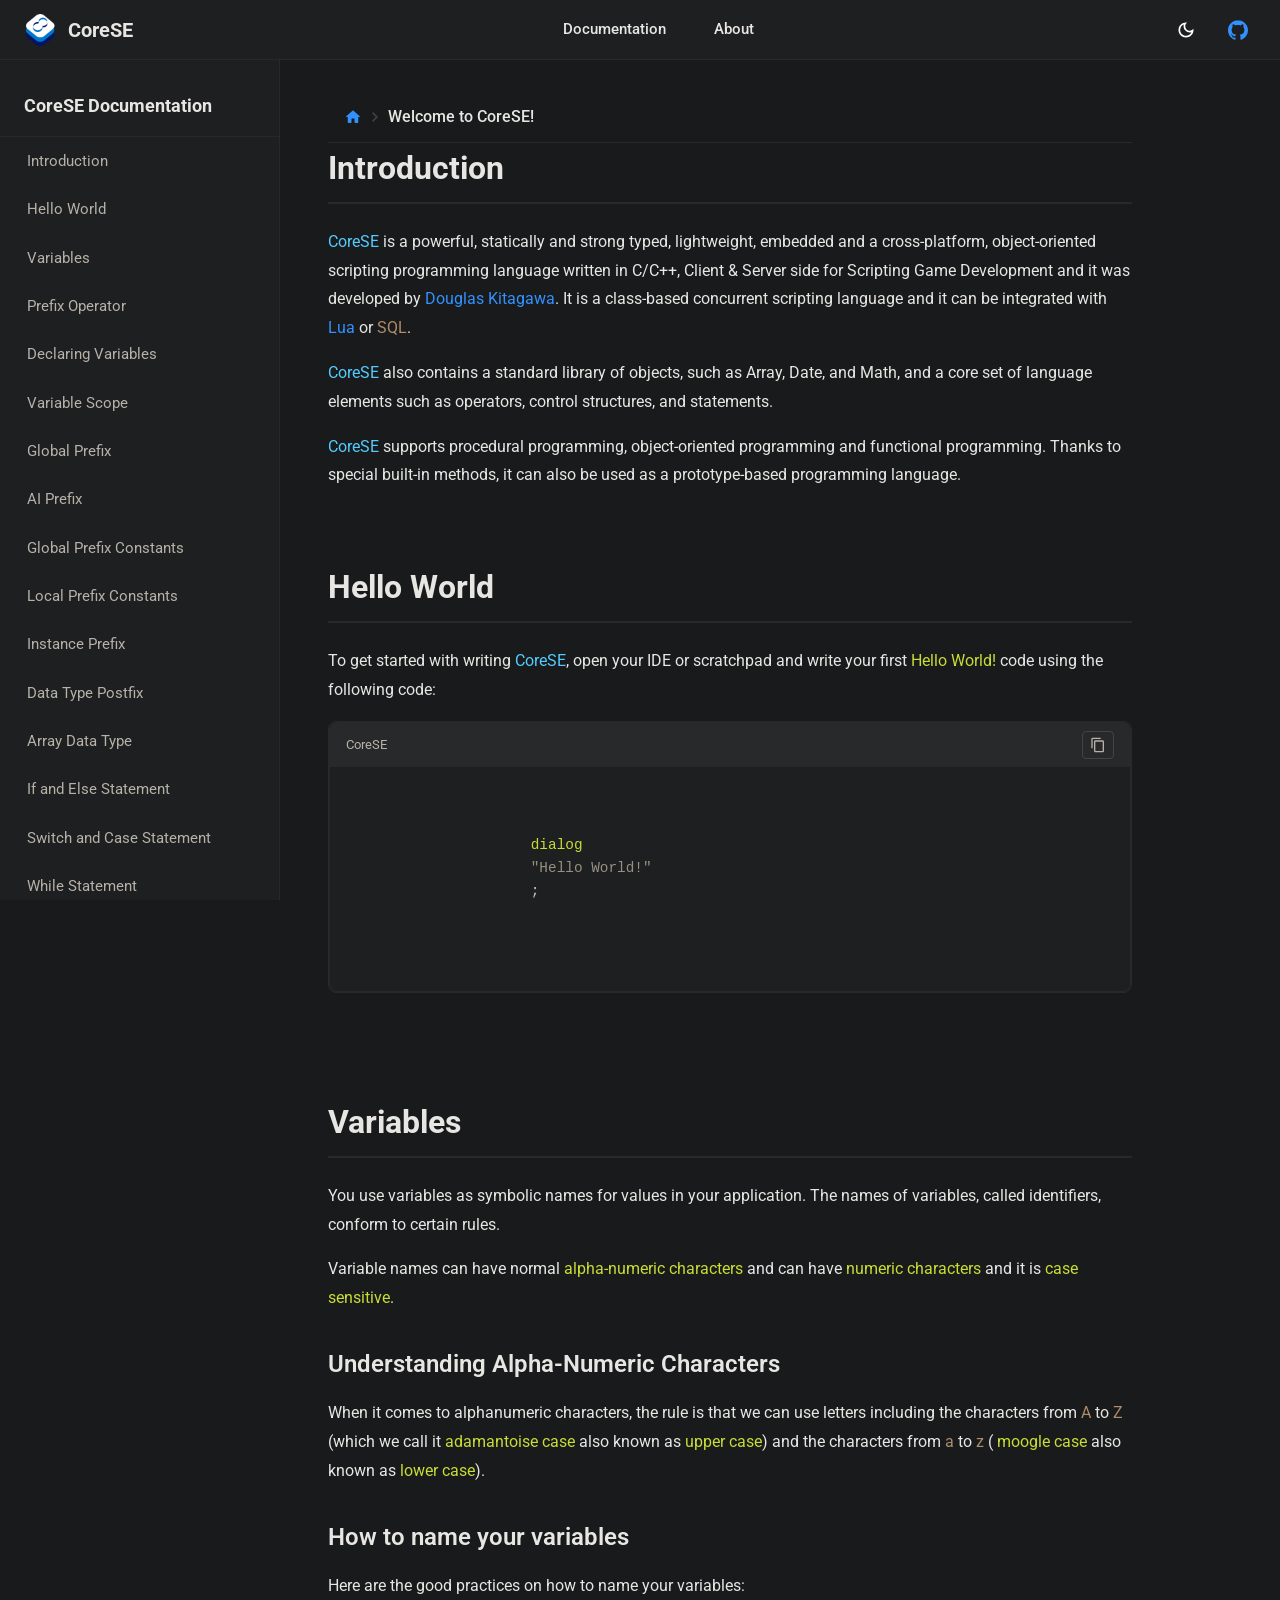
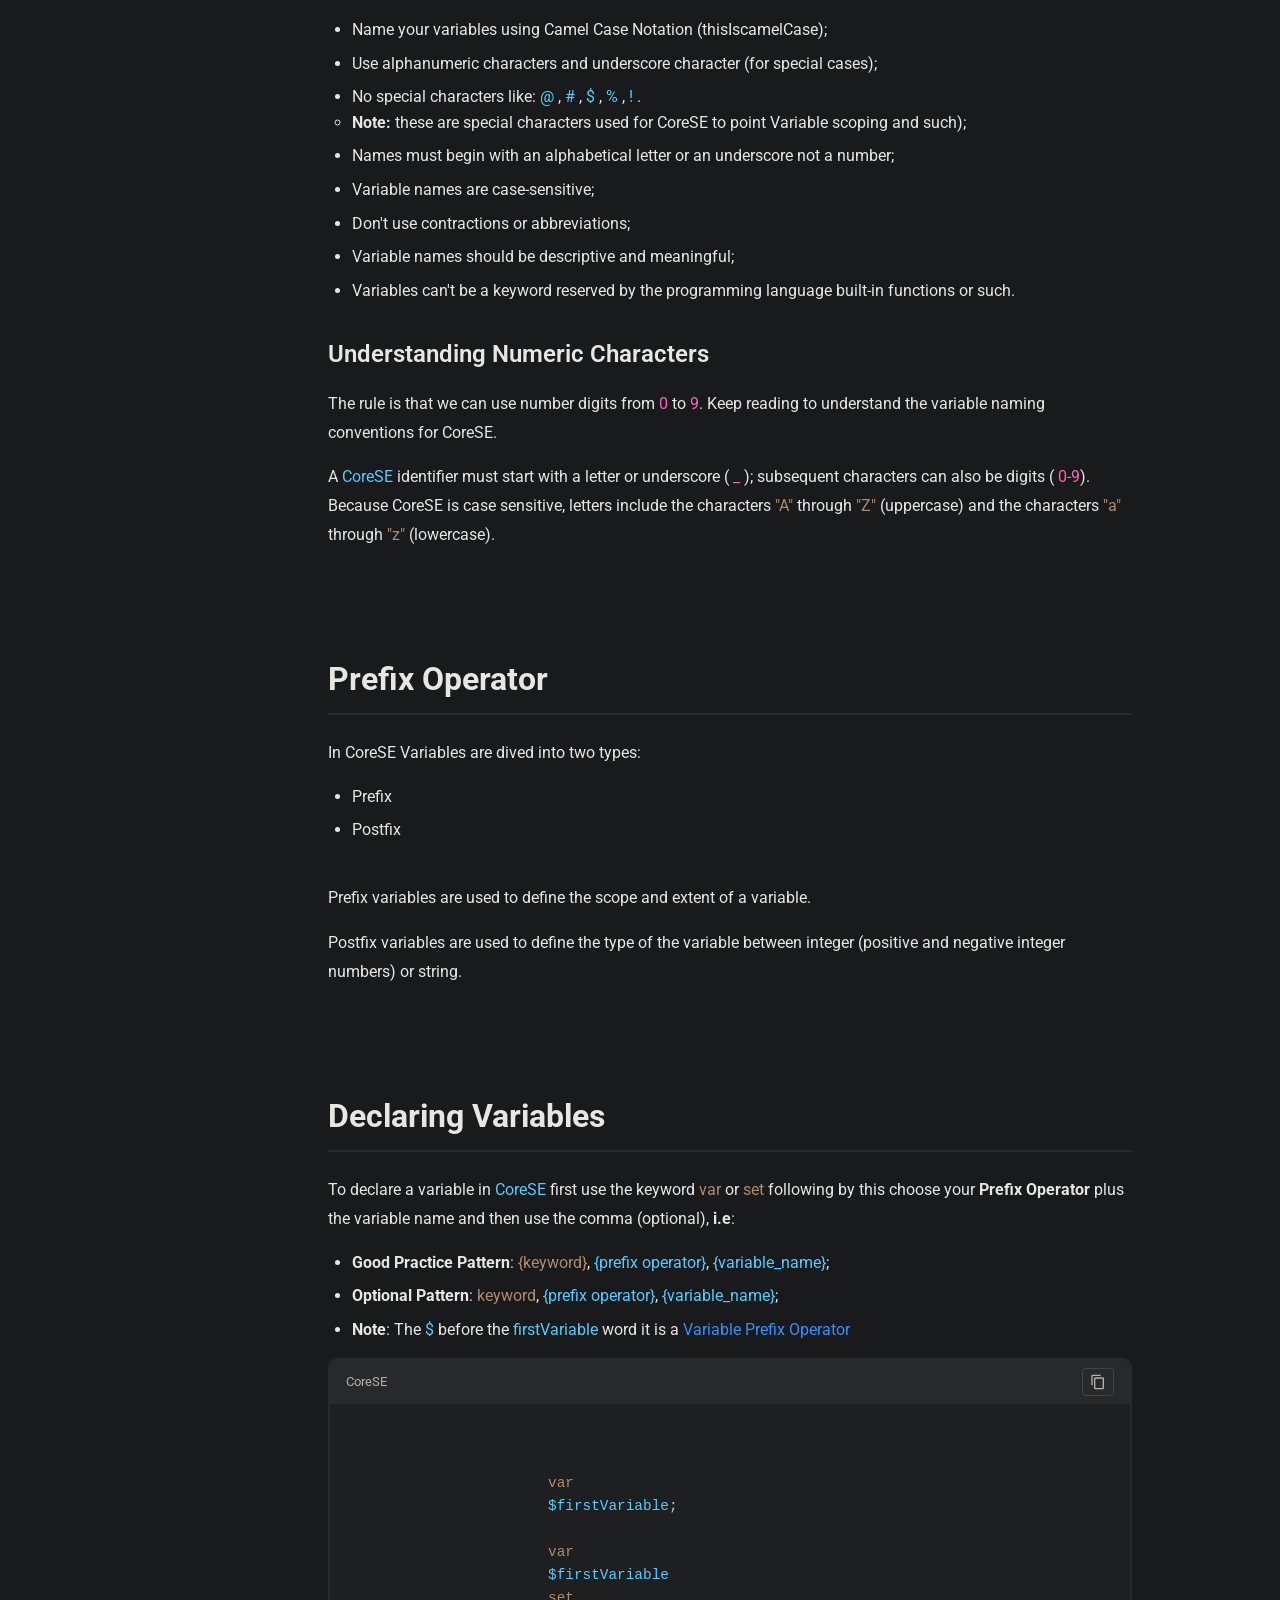
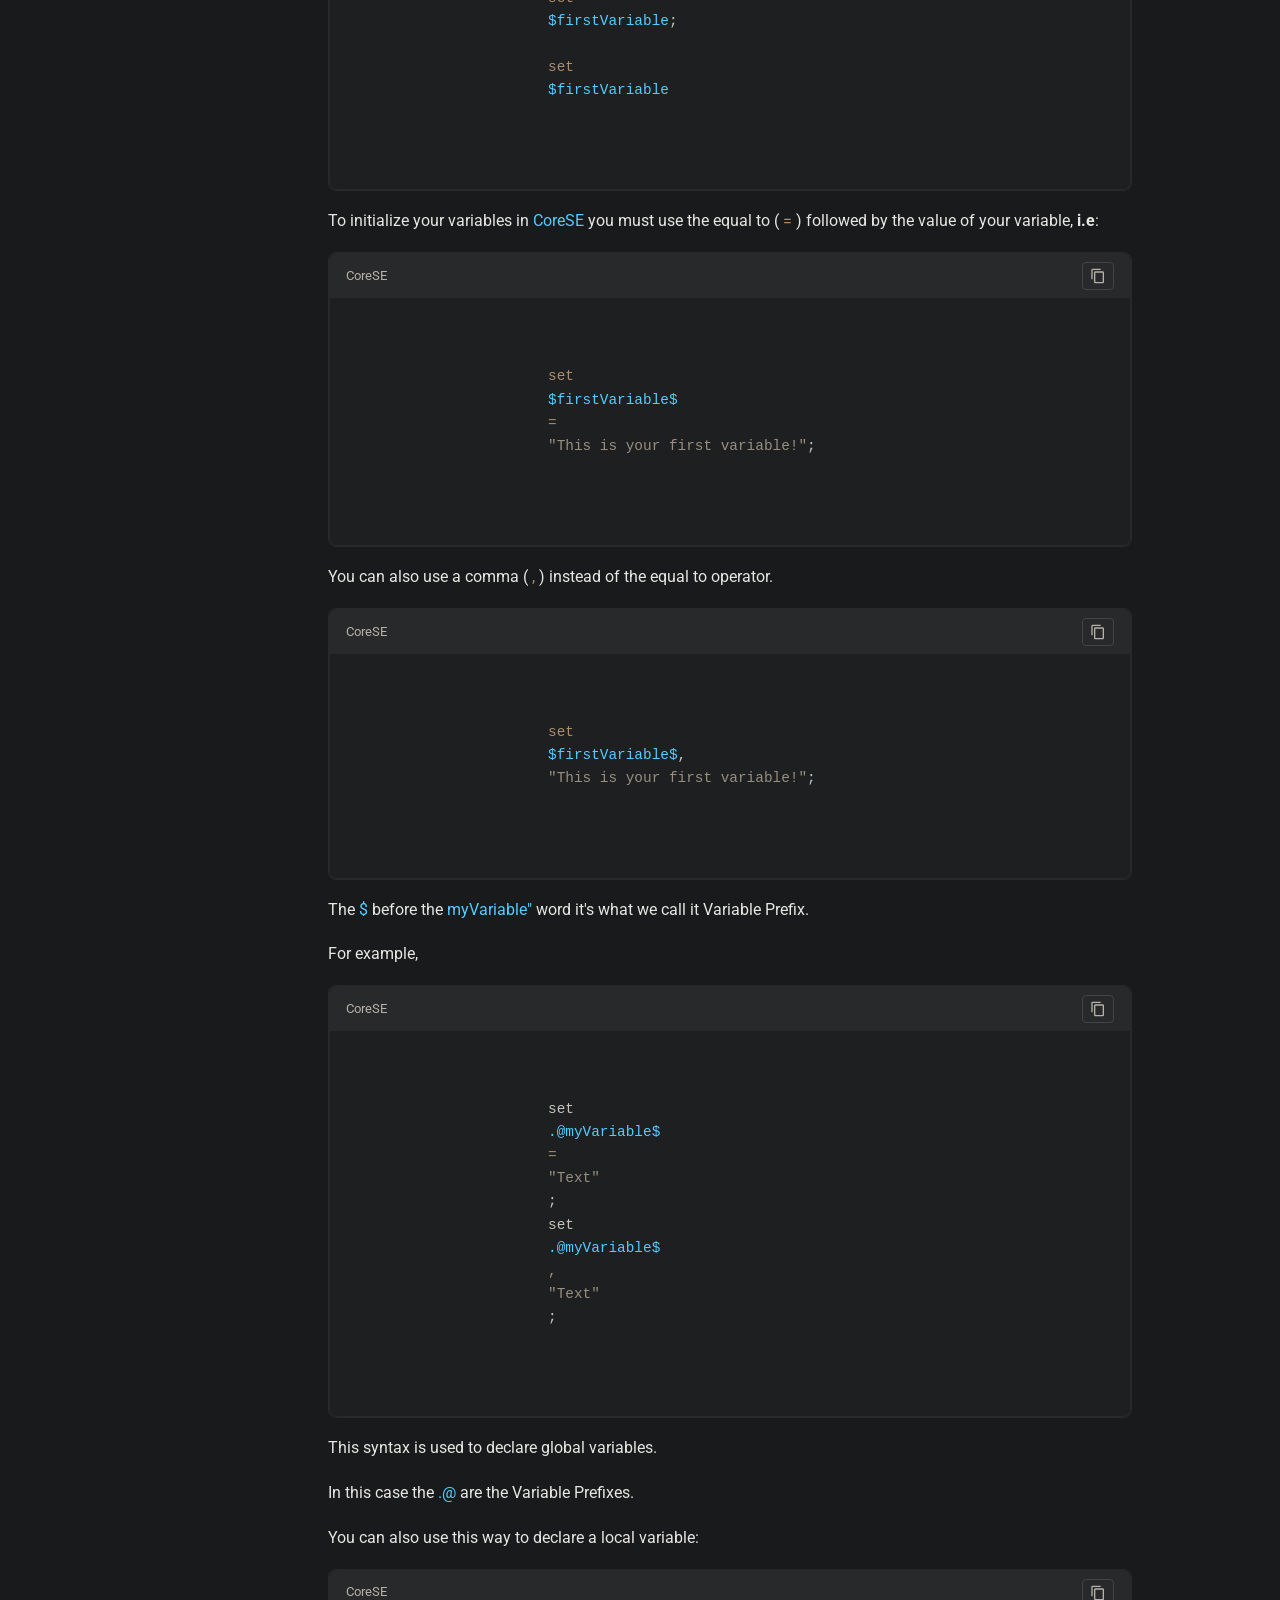
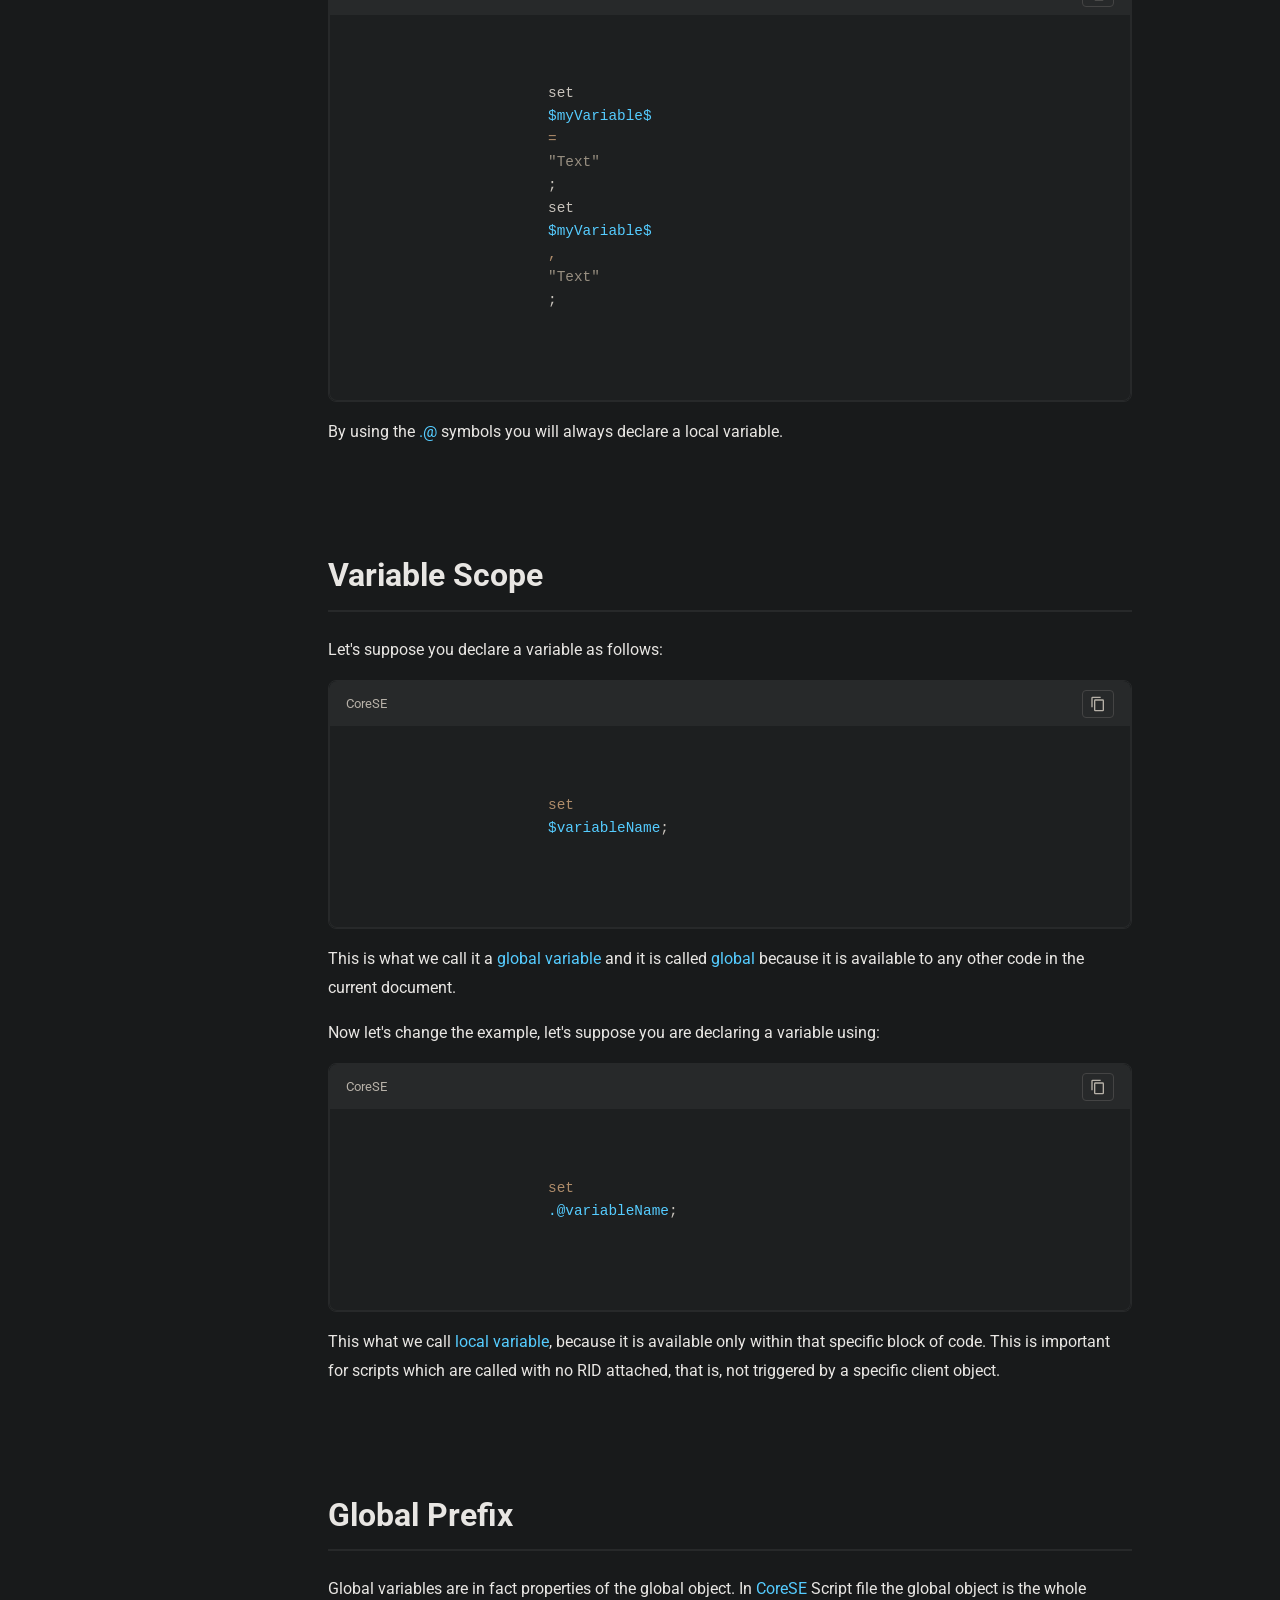
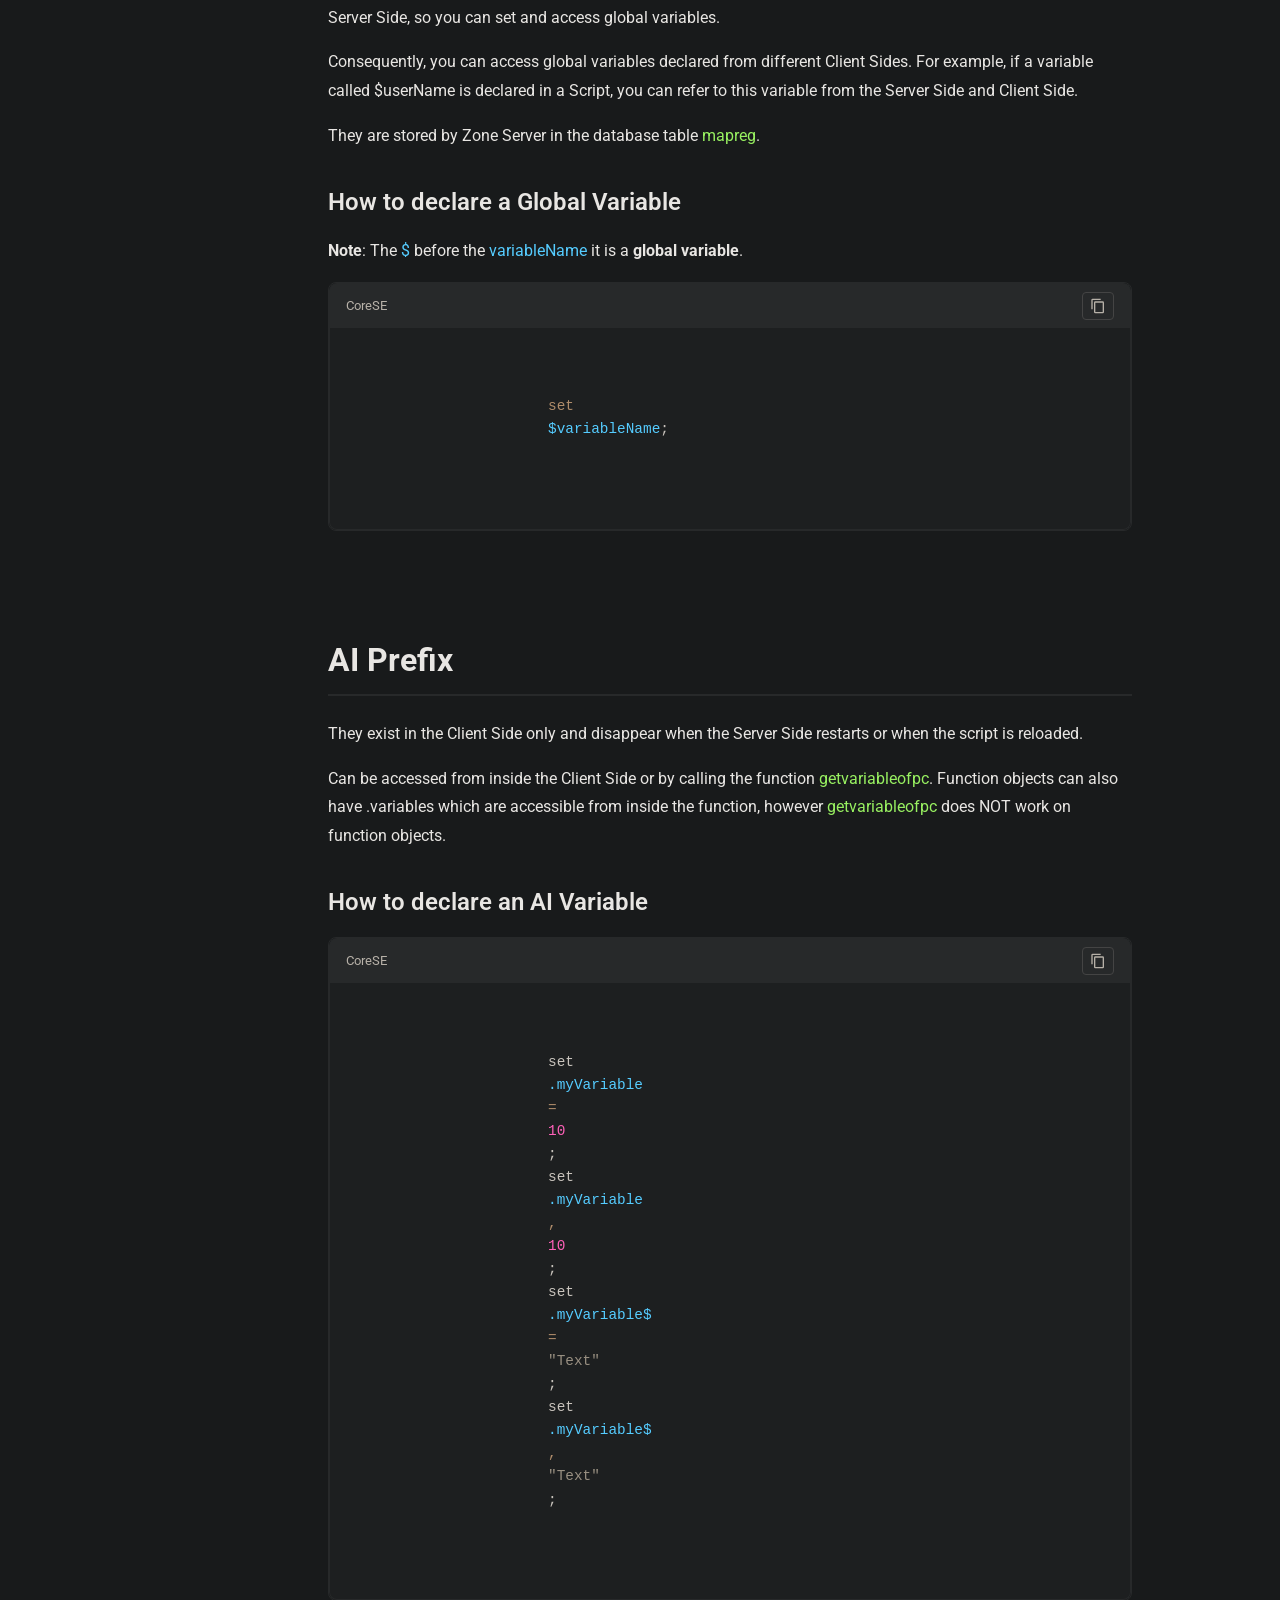
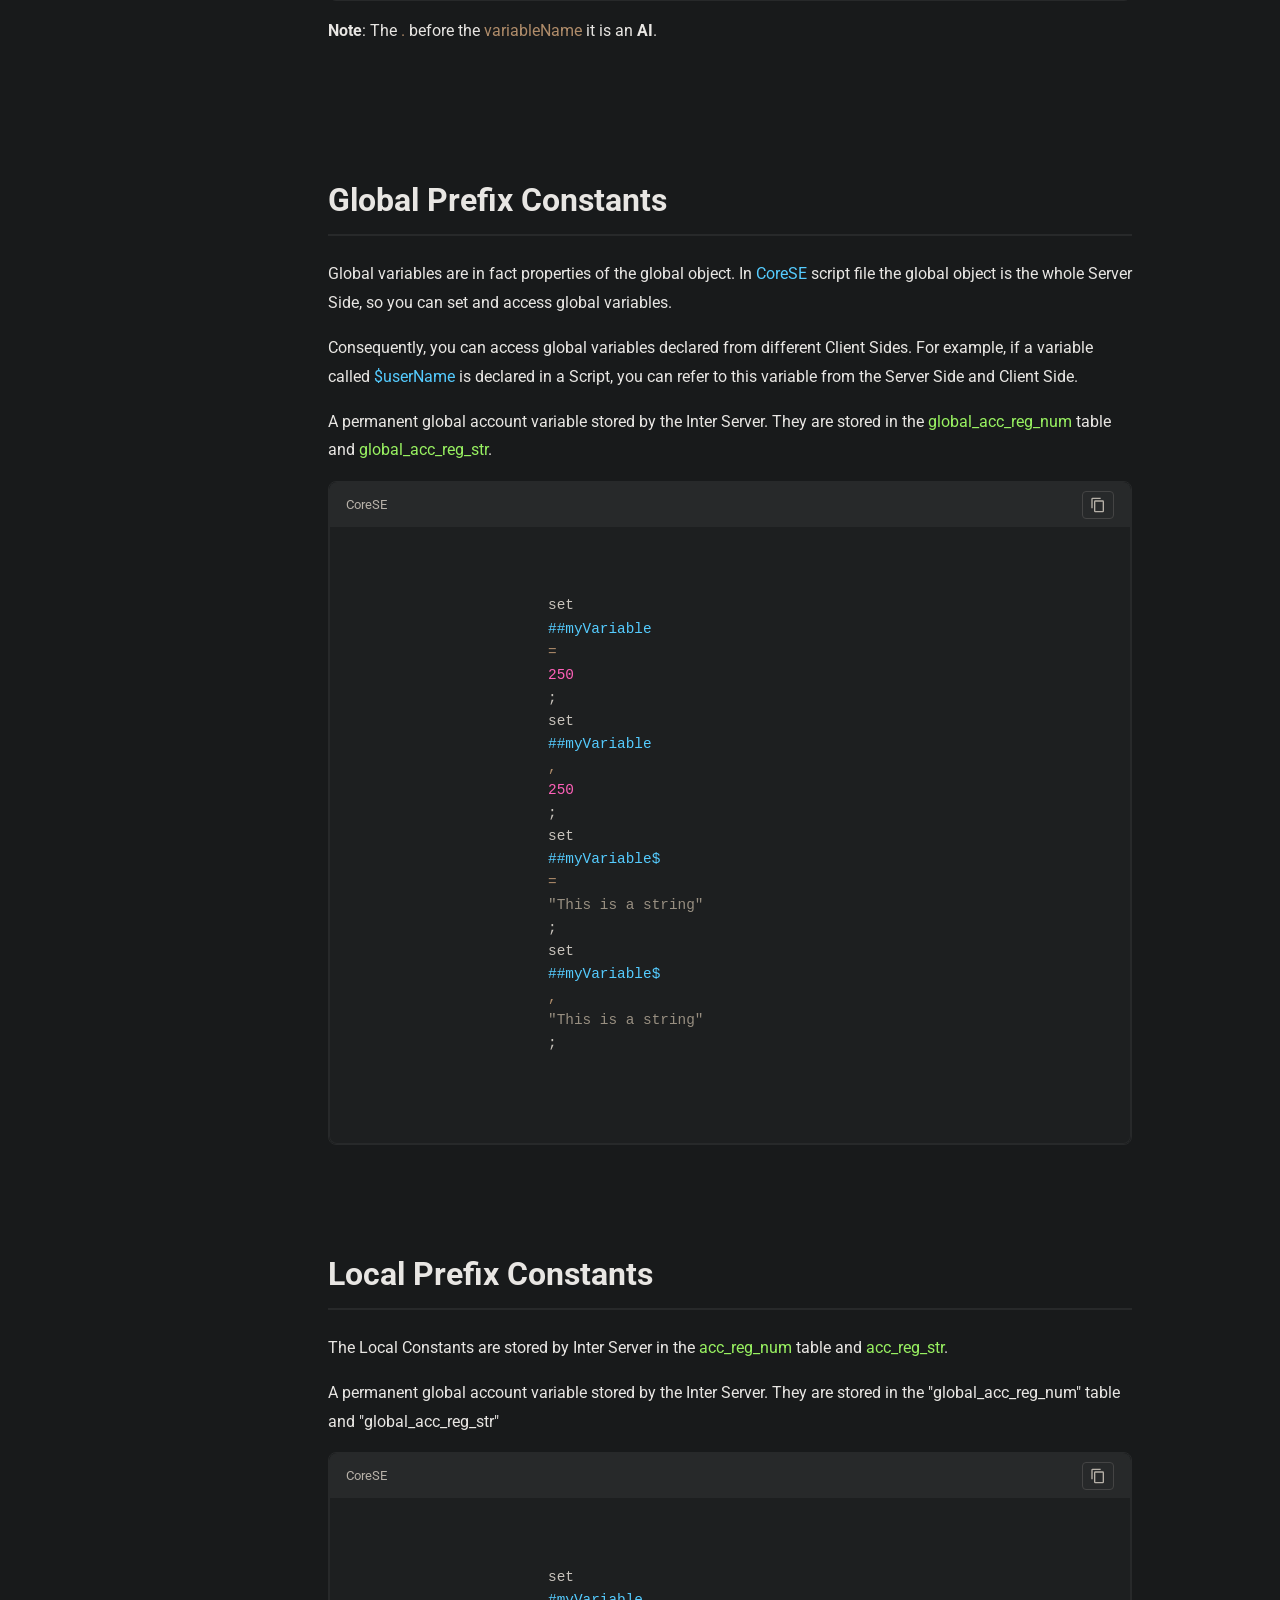
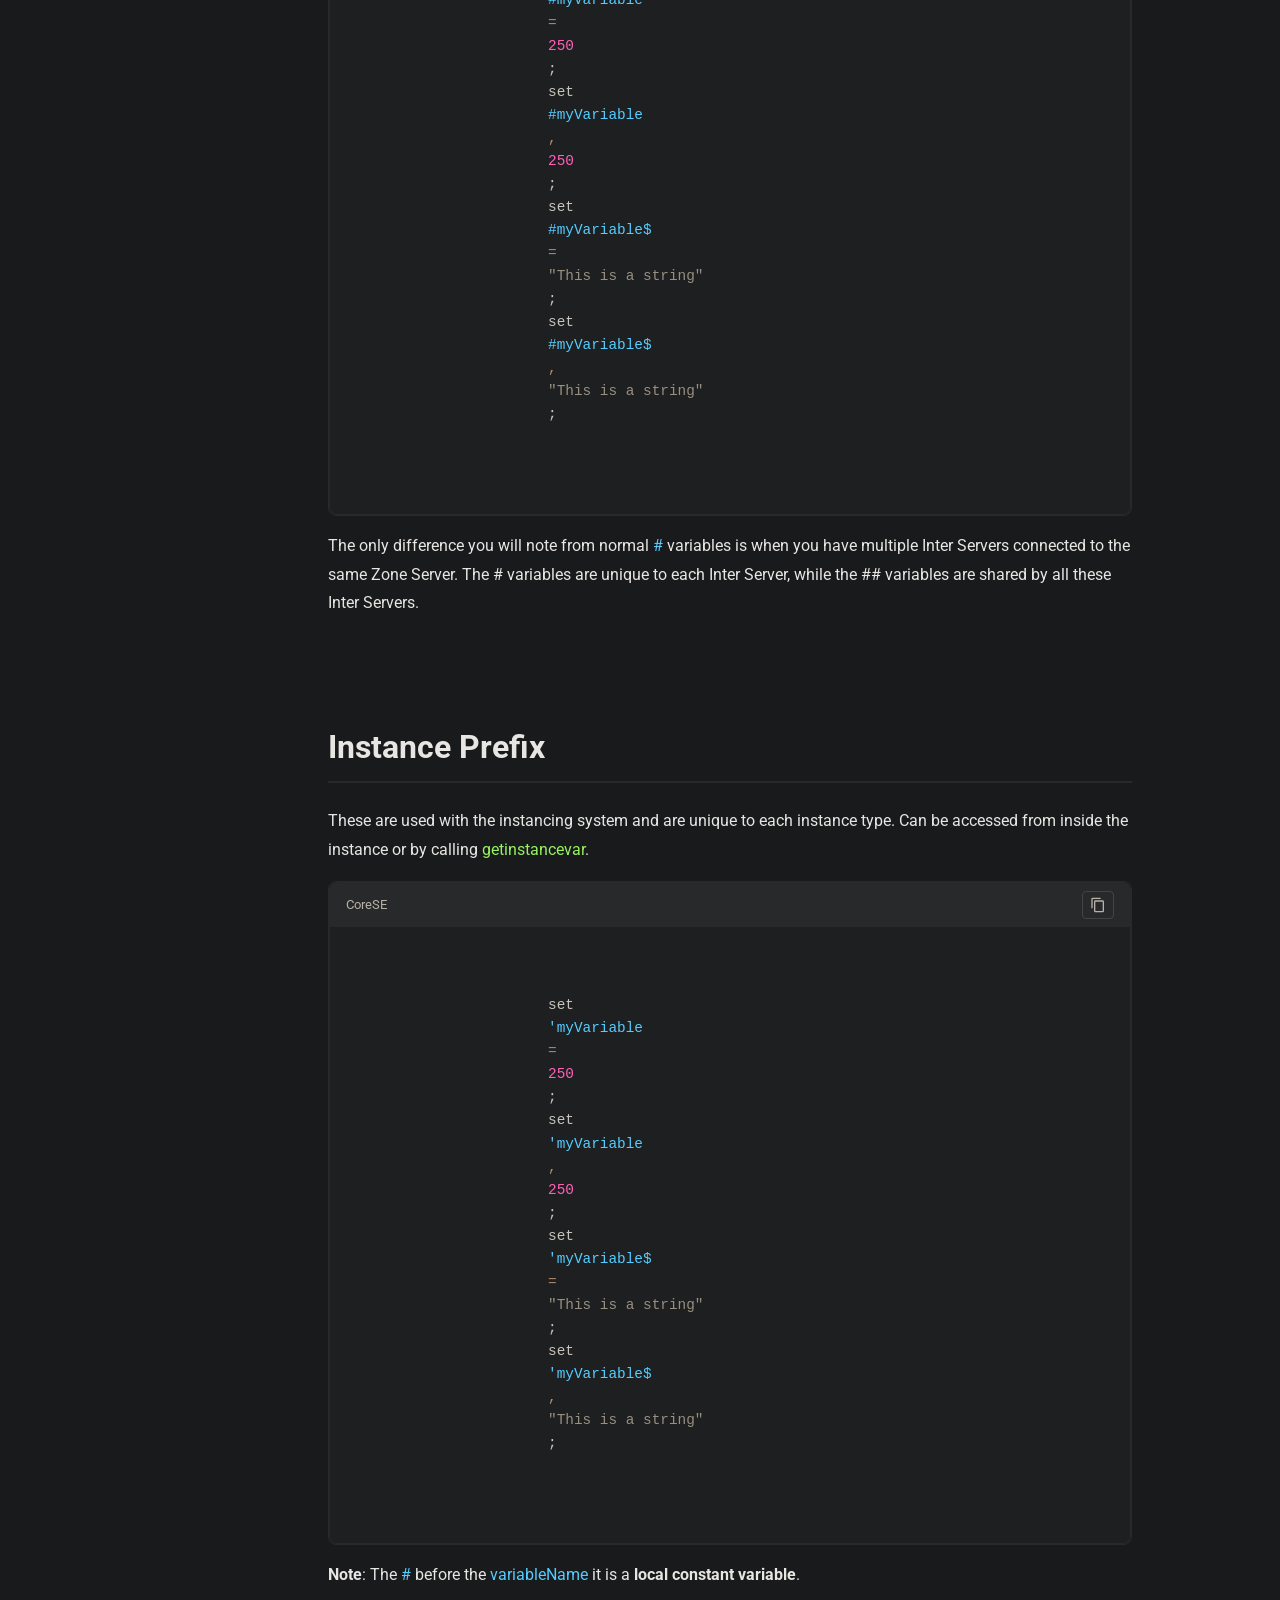
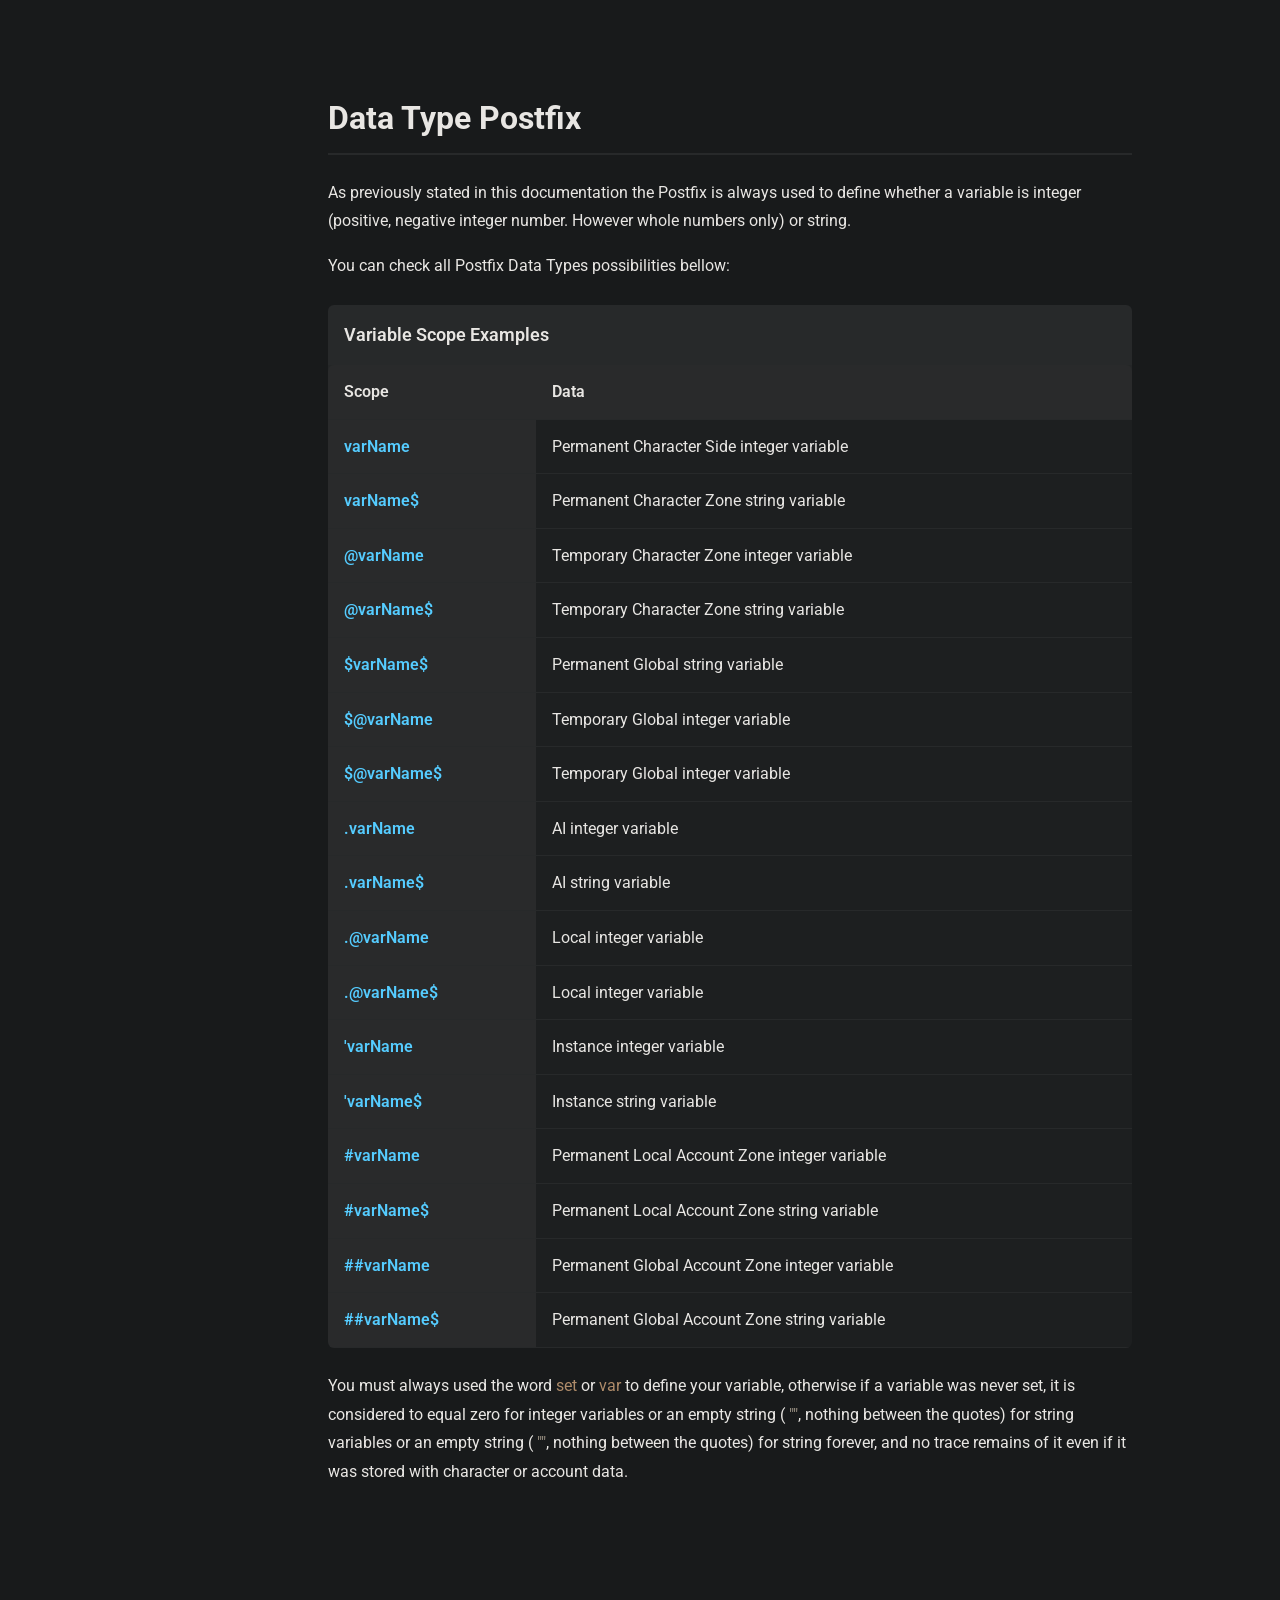
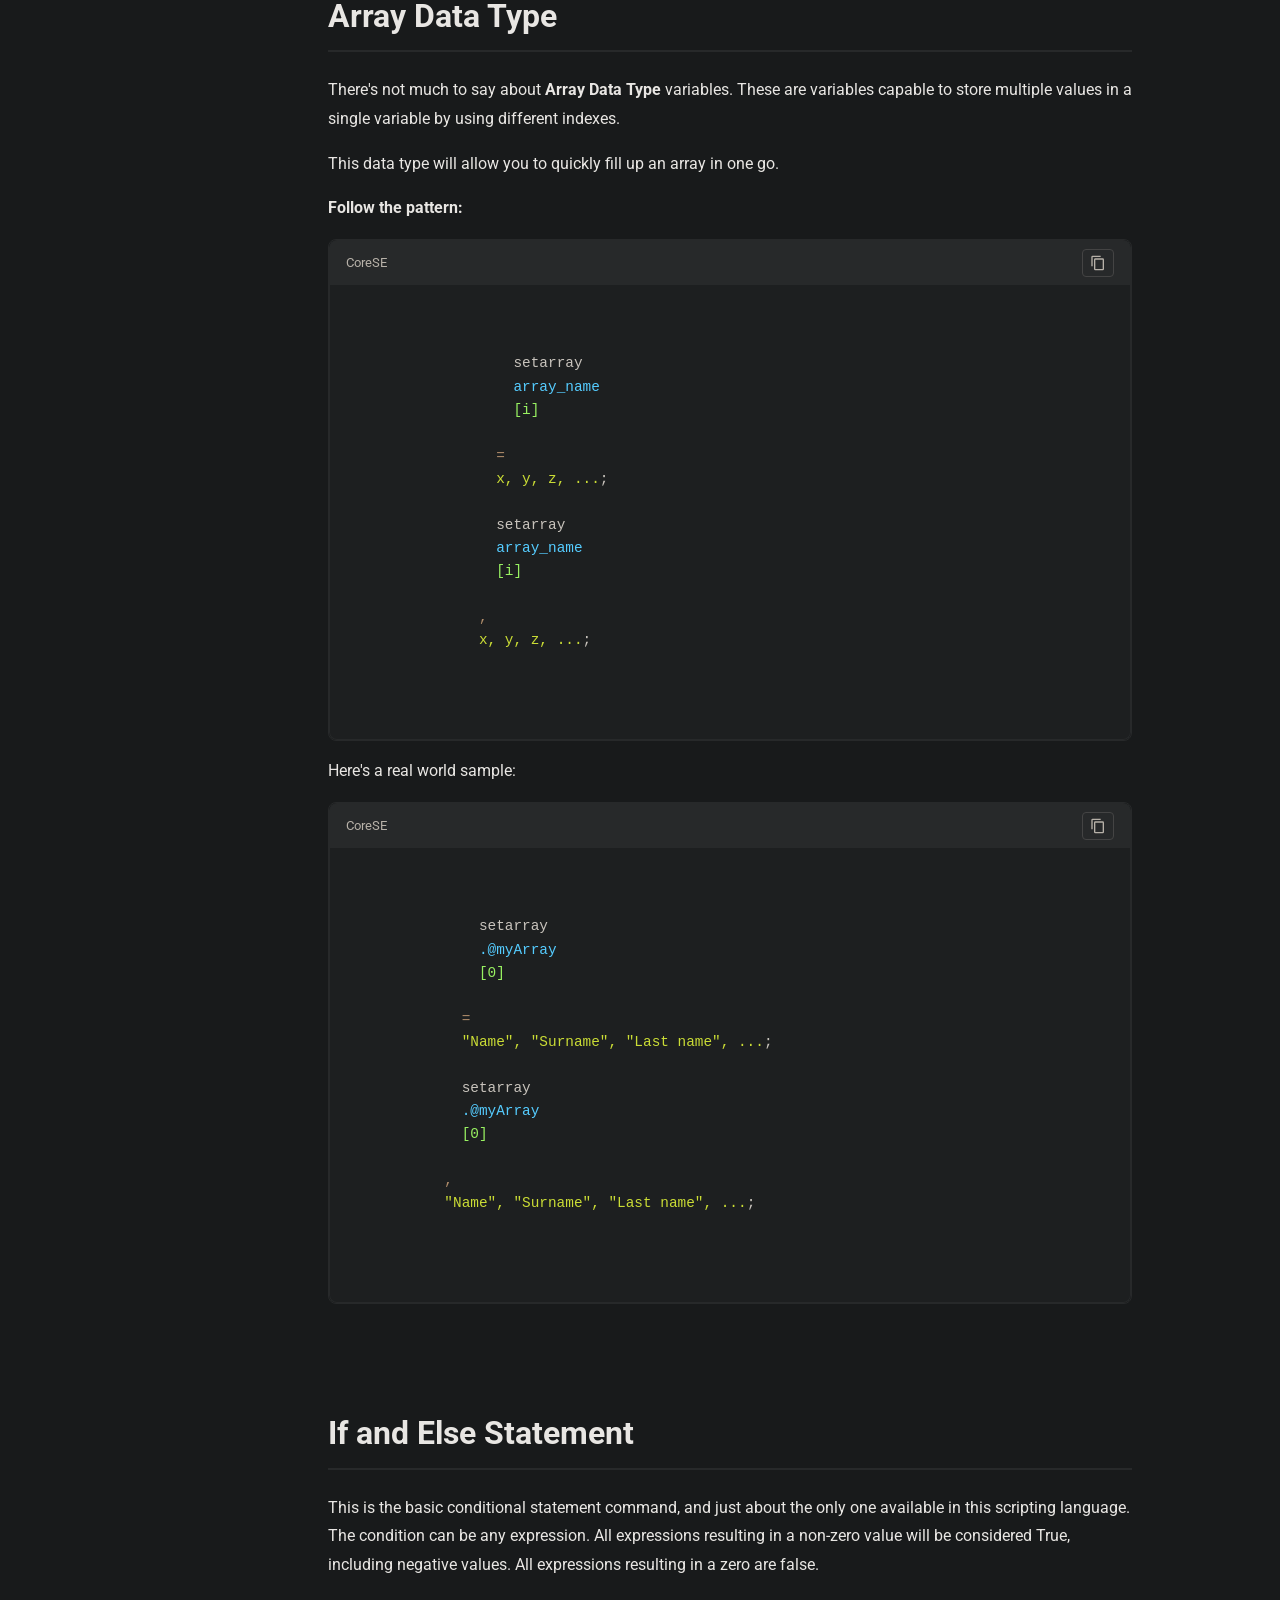
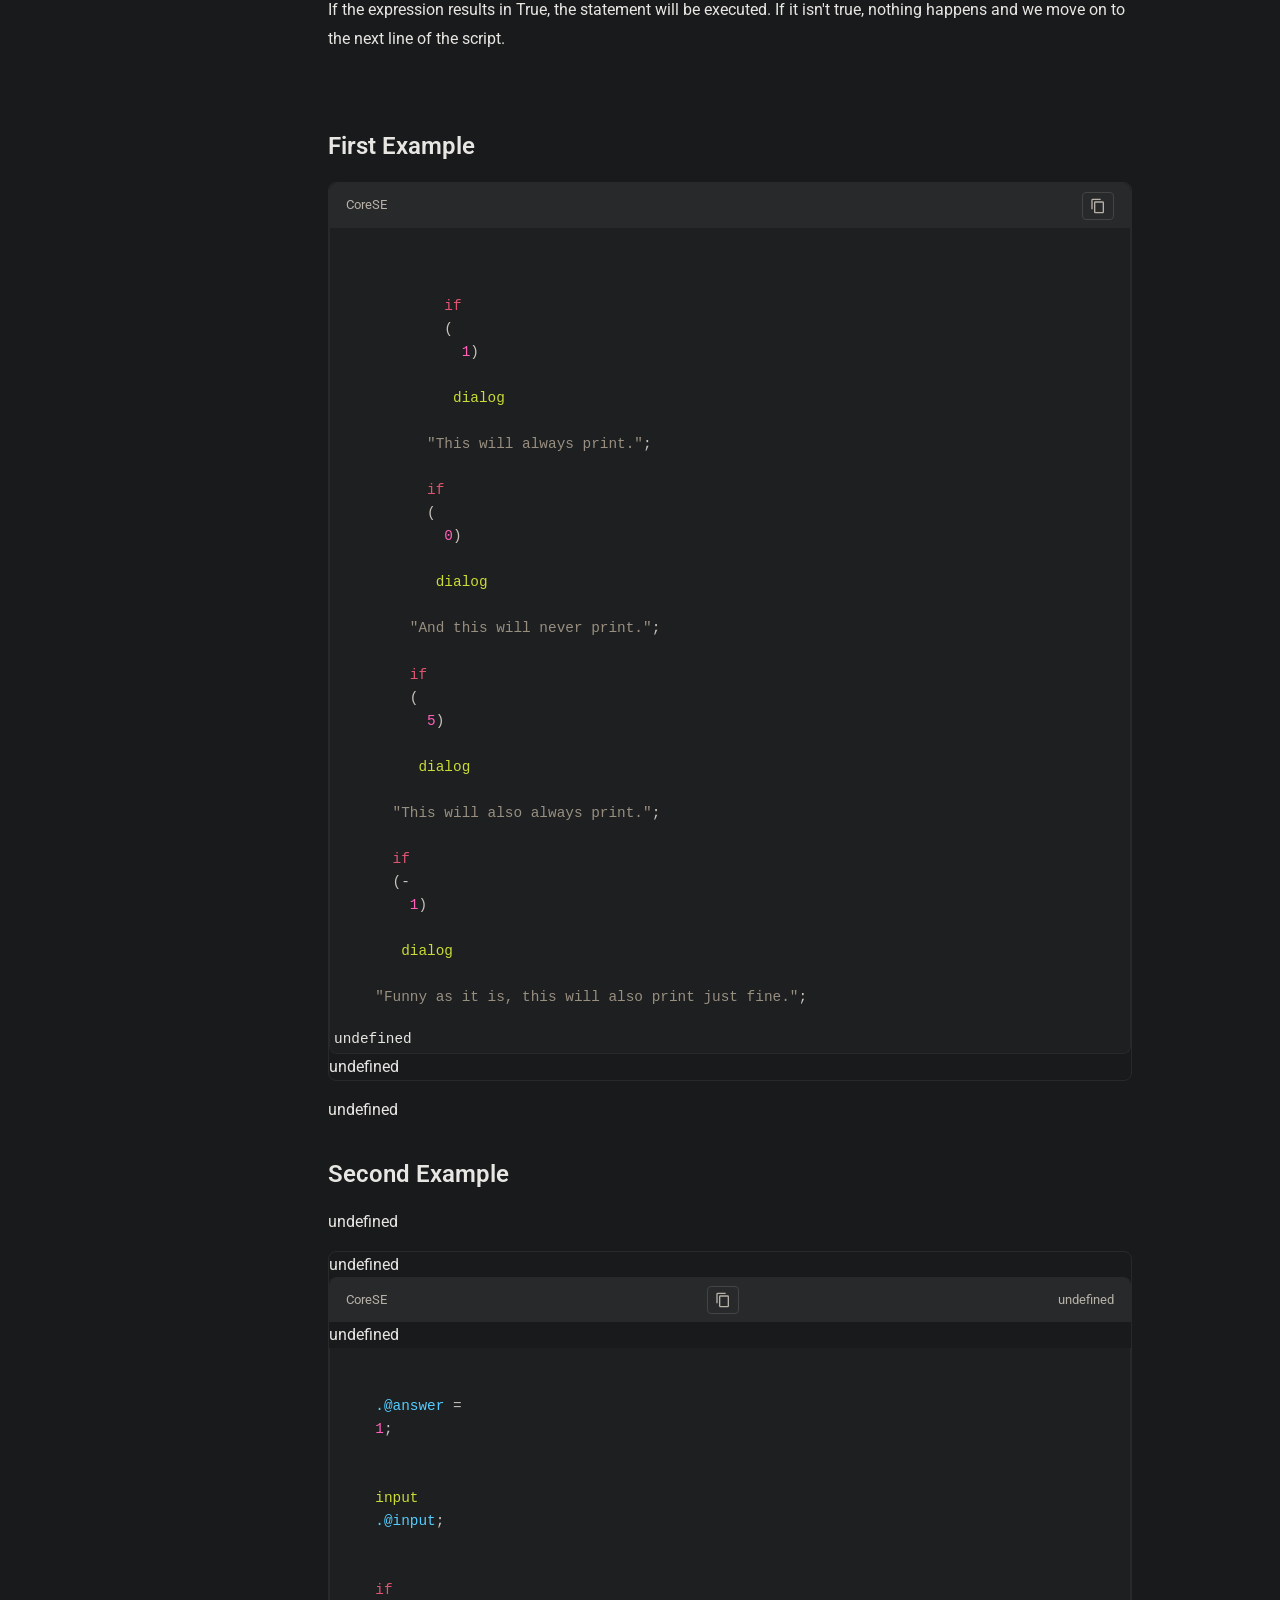
==== commit 4365bc85: "refactor(code-example): replace placeholder values with x, y, z in arrays" ====
--- a/index.html
+++ b/index.html
@@ -714,14 +714,14 @@
 									<span class="code-array">[i]</span>
 								</span>
 								<span class="code-common">=</span>
-								<span class="code-array-position">value, value, value, ...</span>;
+								<span class="code-array-position">x, y, z, ...</span>;
 
 								<span class="code-keyword">setarray</span>
 								<span class="code-scope">array_name</span>
 								<span class="code-array">[i]</span>
 							</span>
 							<span class="code-common">,</span>
-							<span class="code-array-position">value, value, value, ...</span>;
+							<span class="code-array-position">x, y, z, ...</span>;
 						</code>
 					</pre>
 				</div>
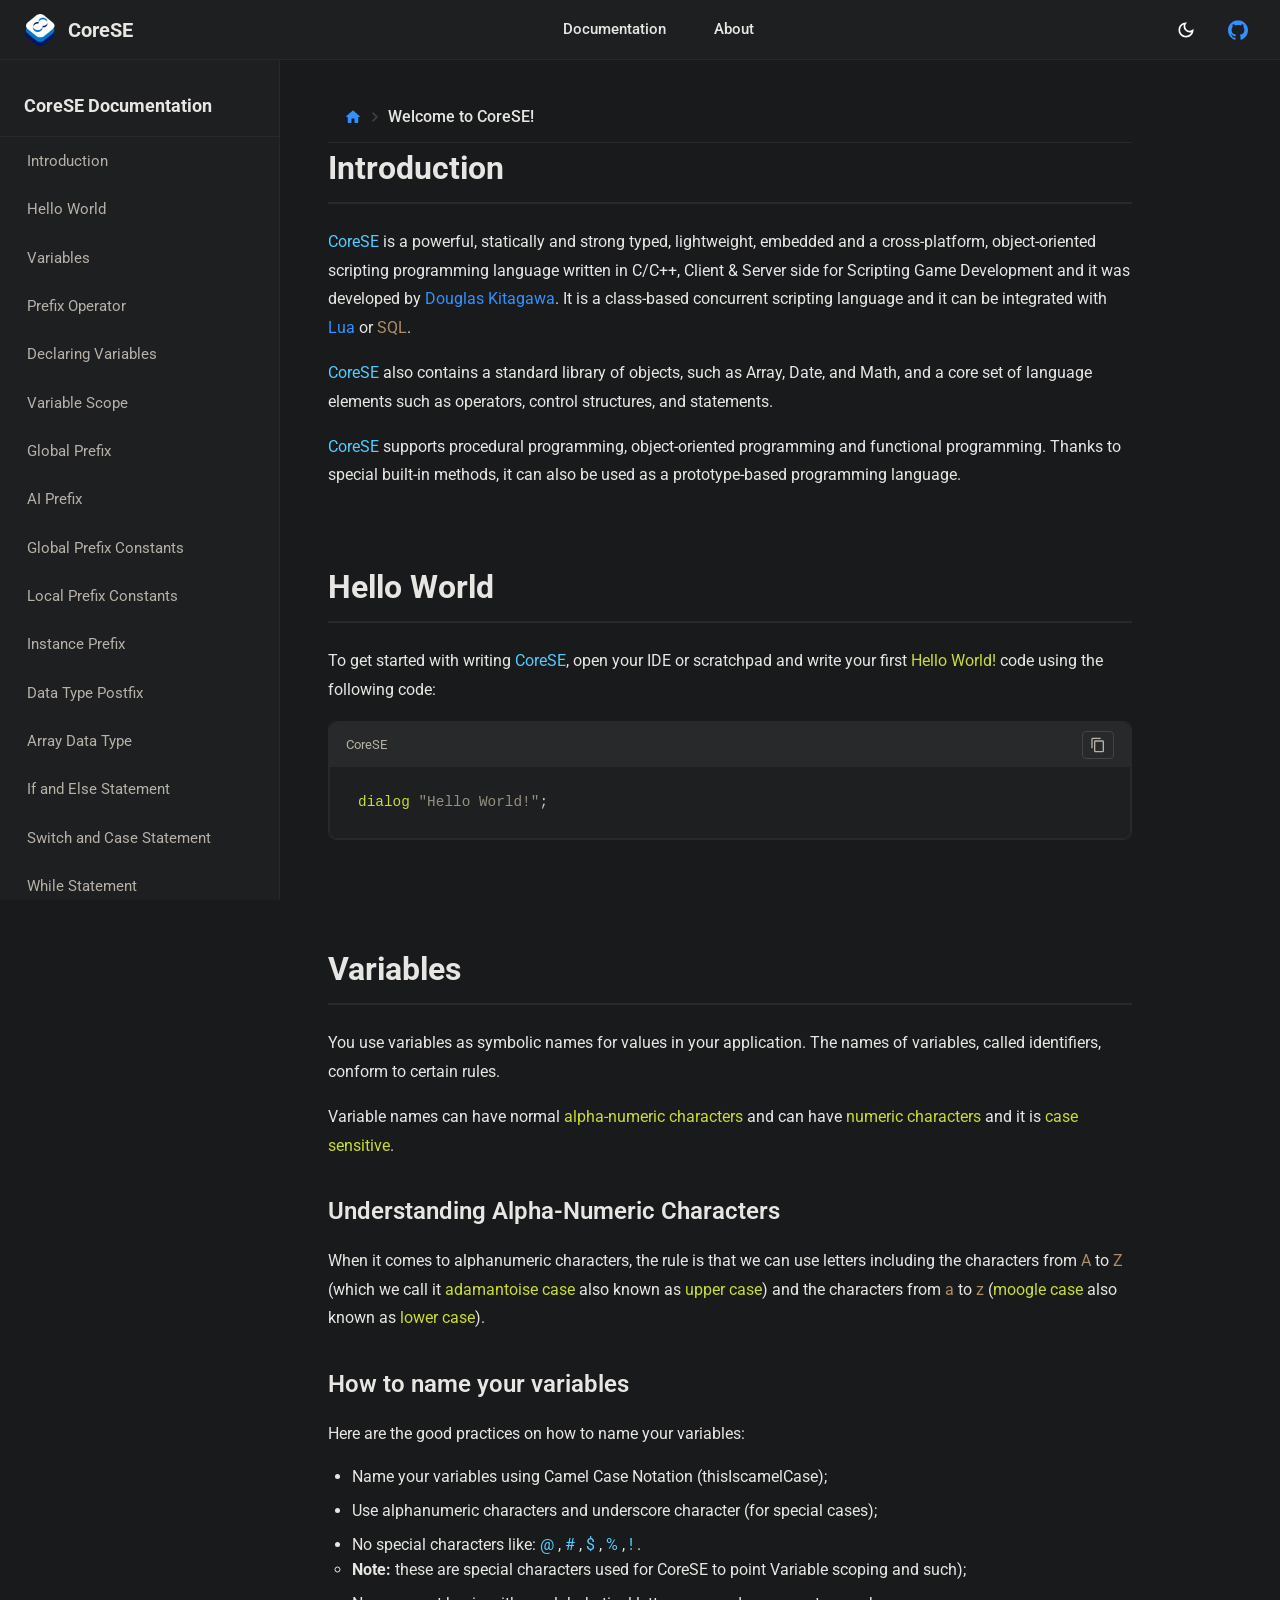
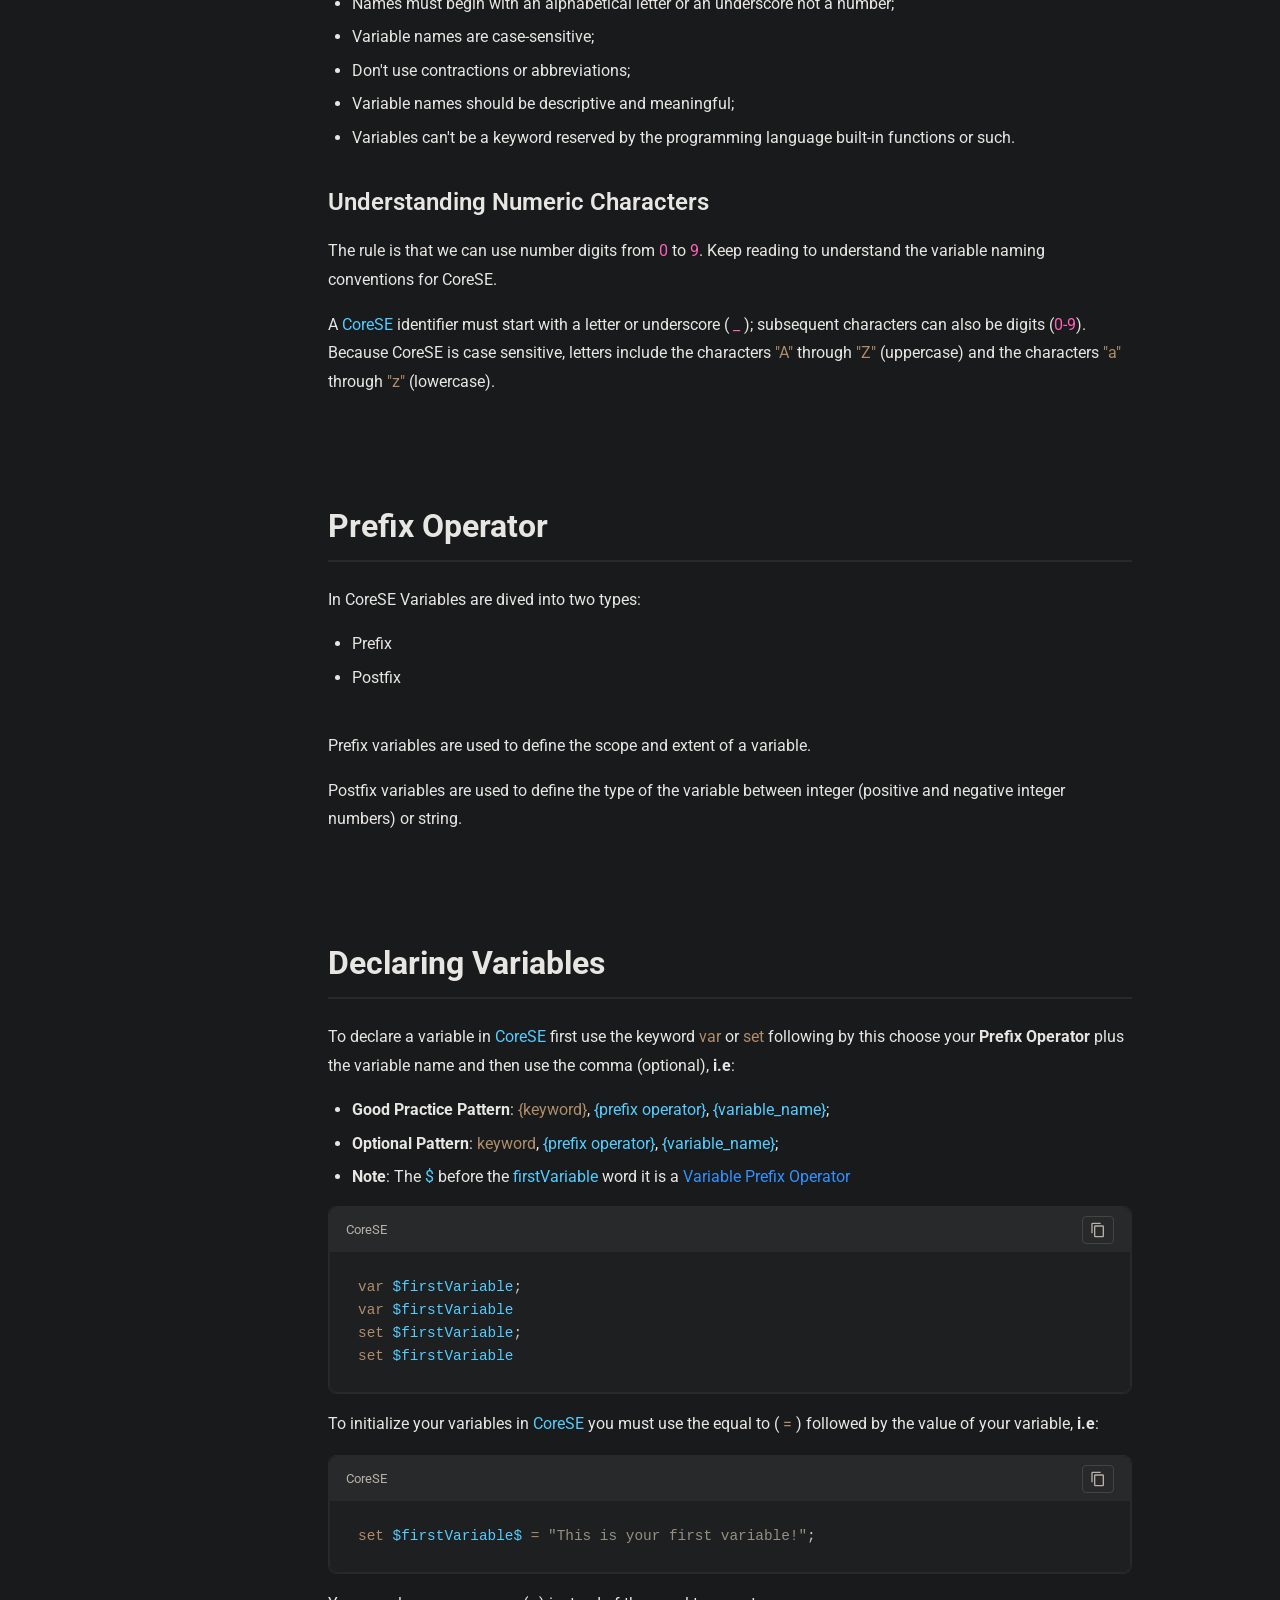
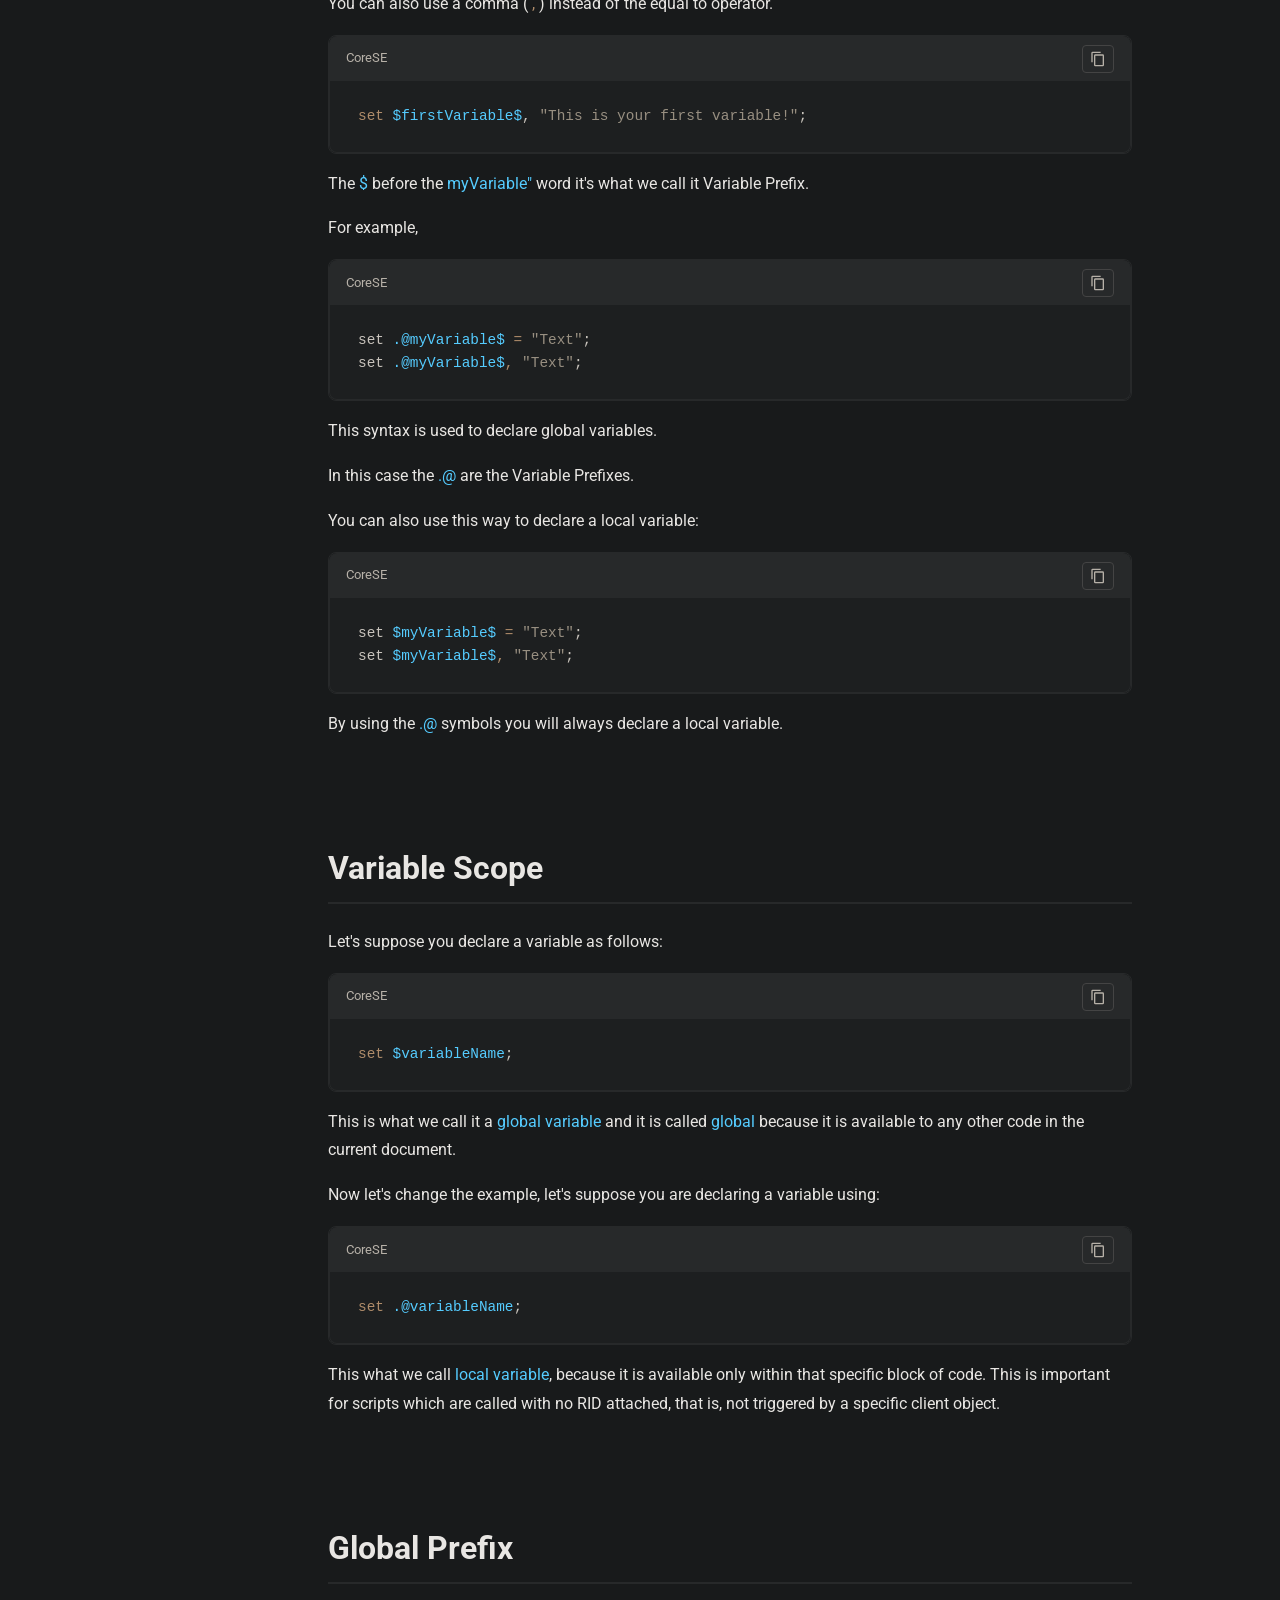
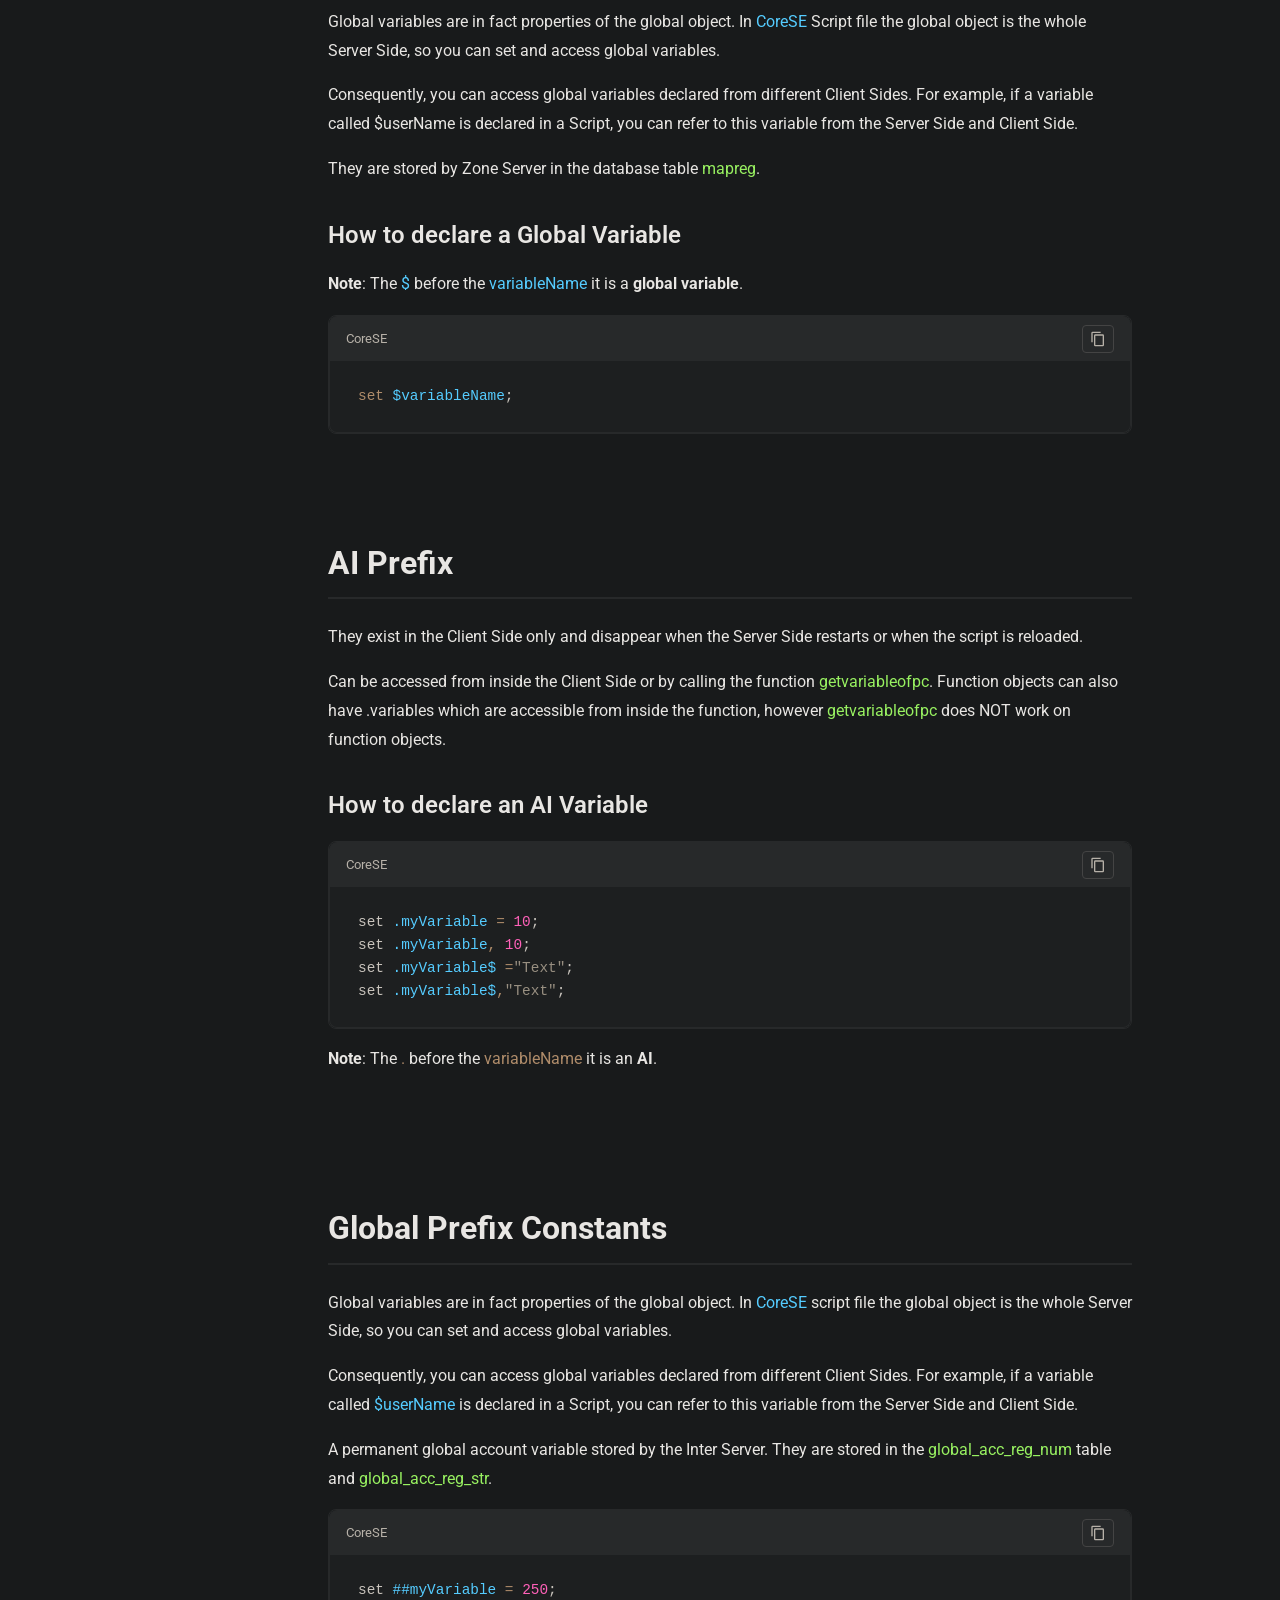
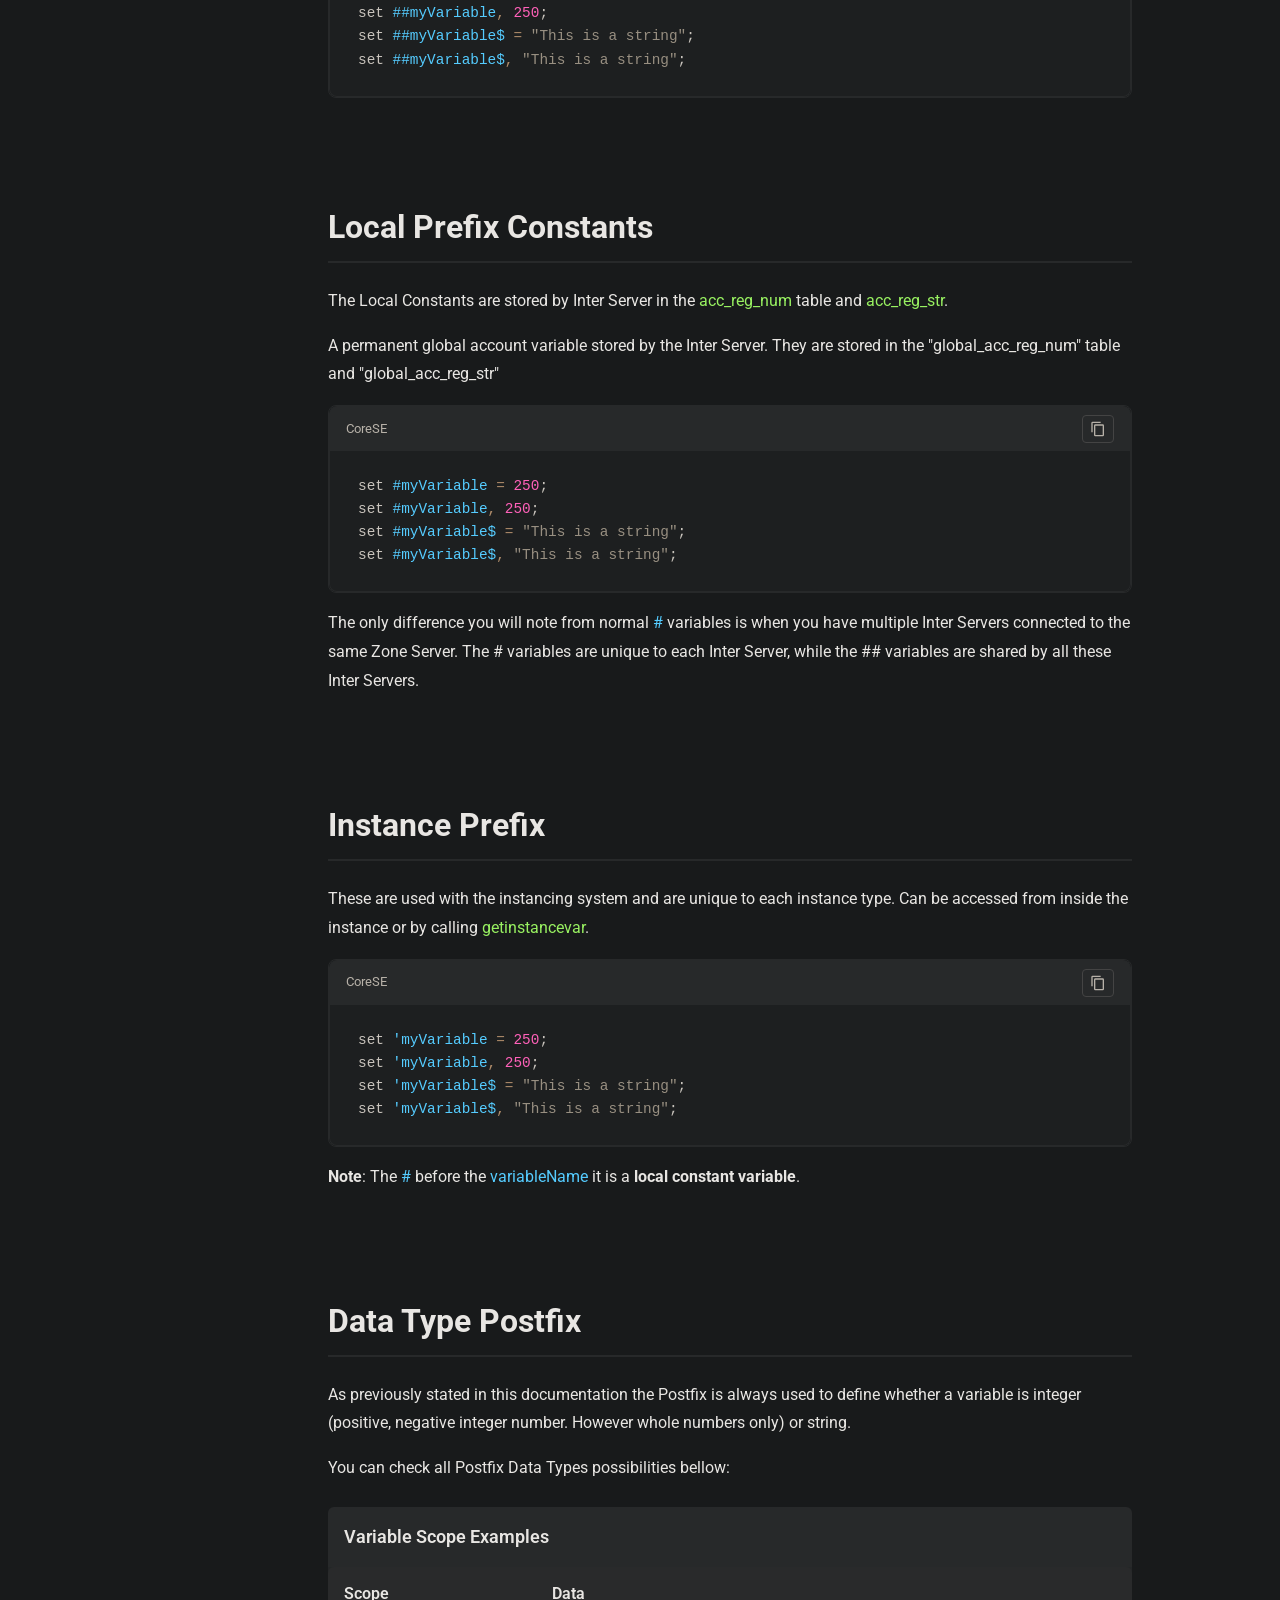
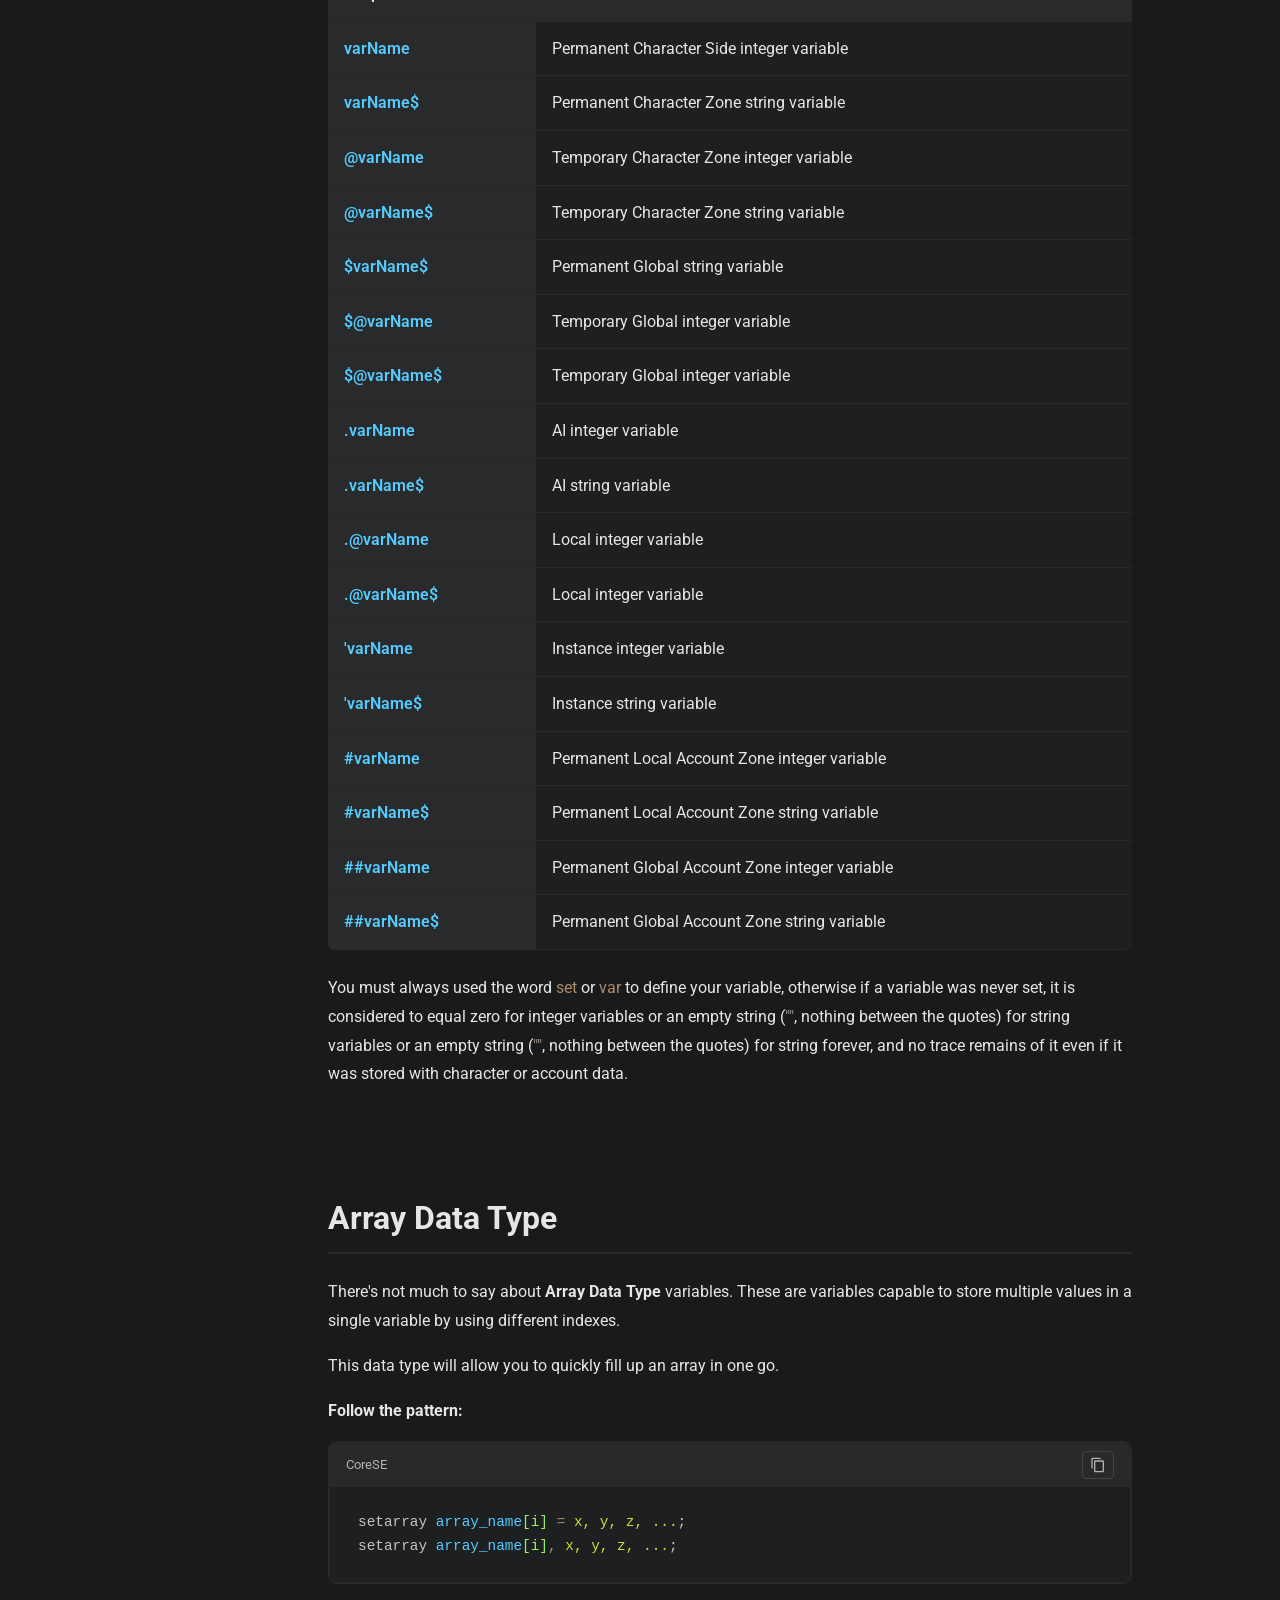
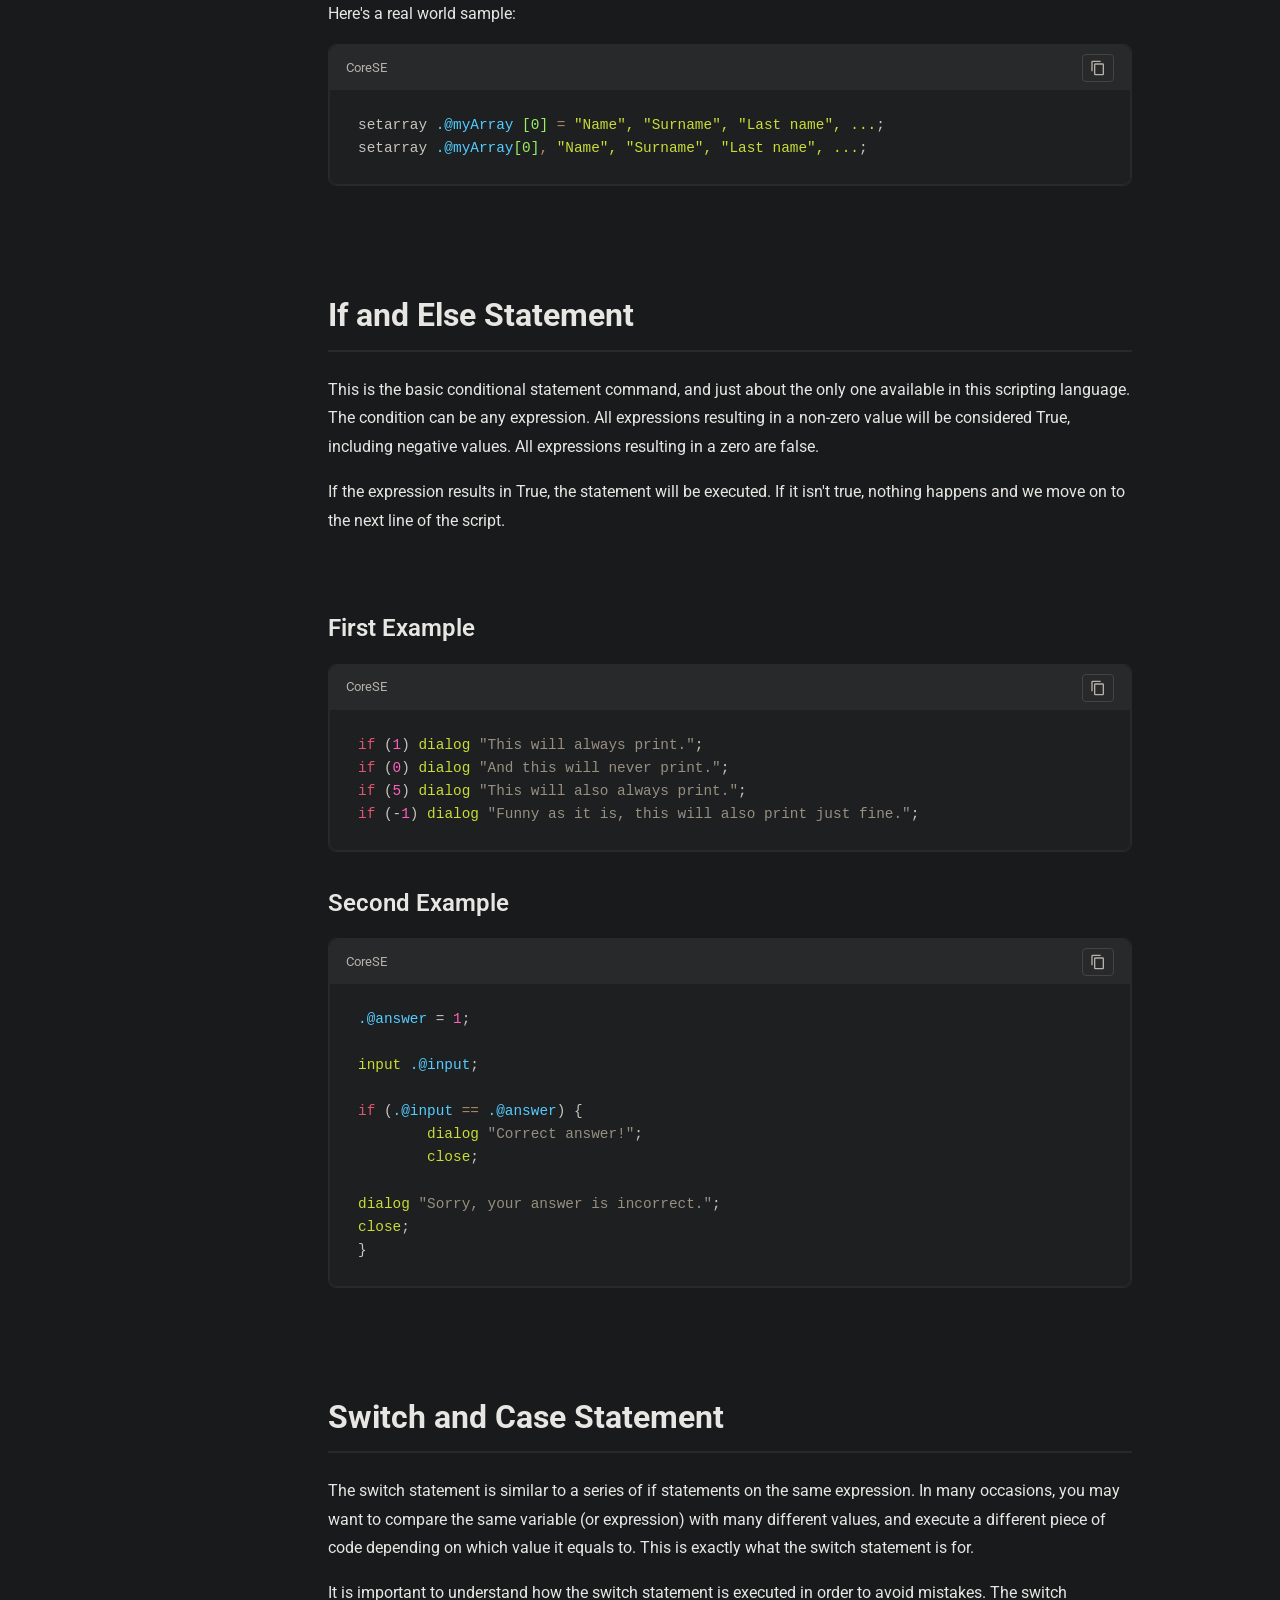
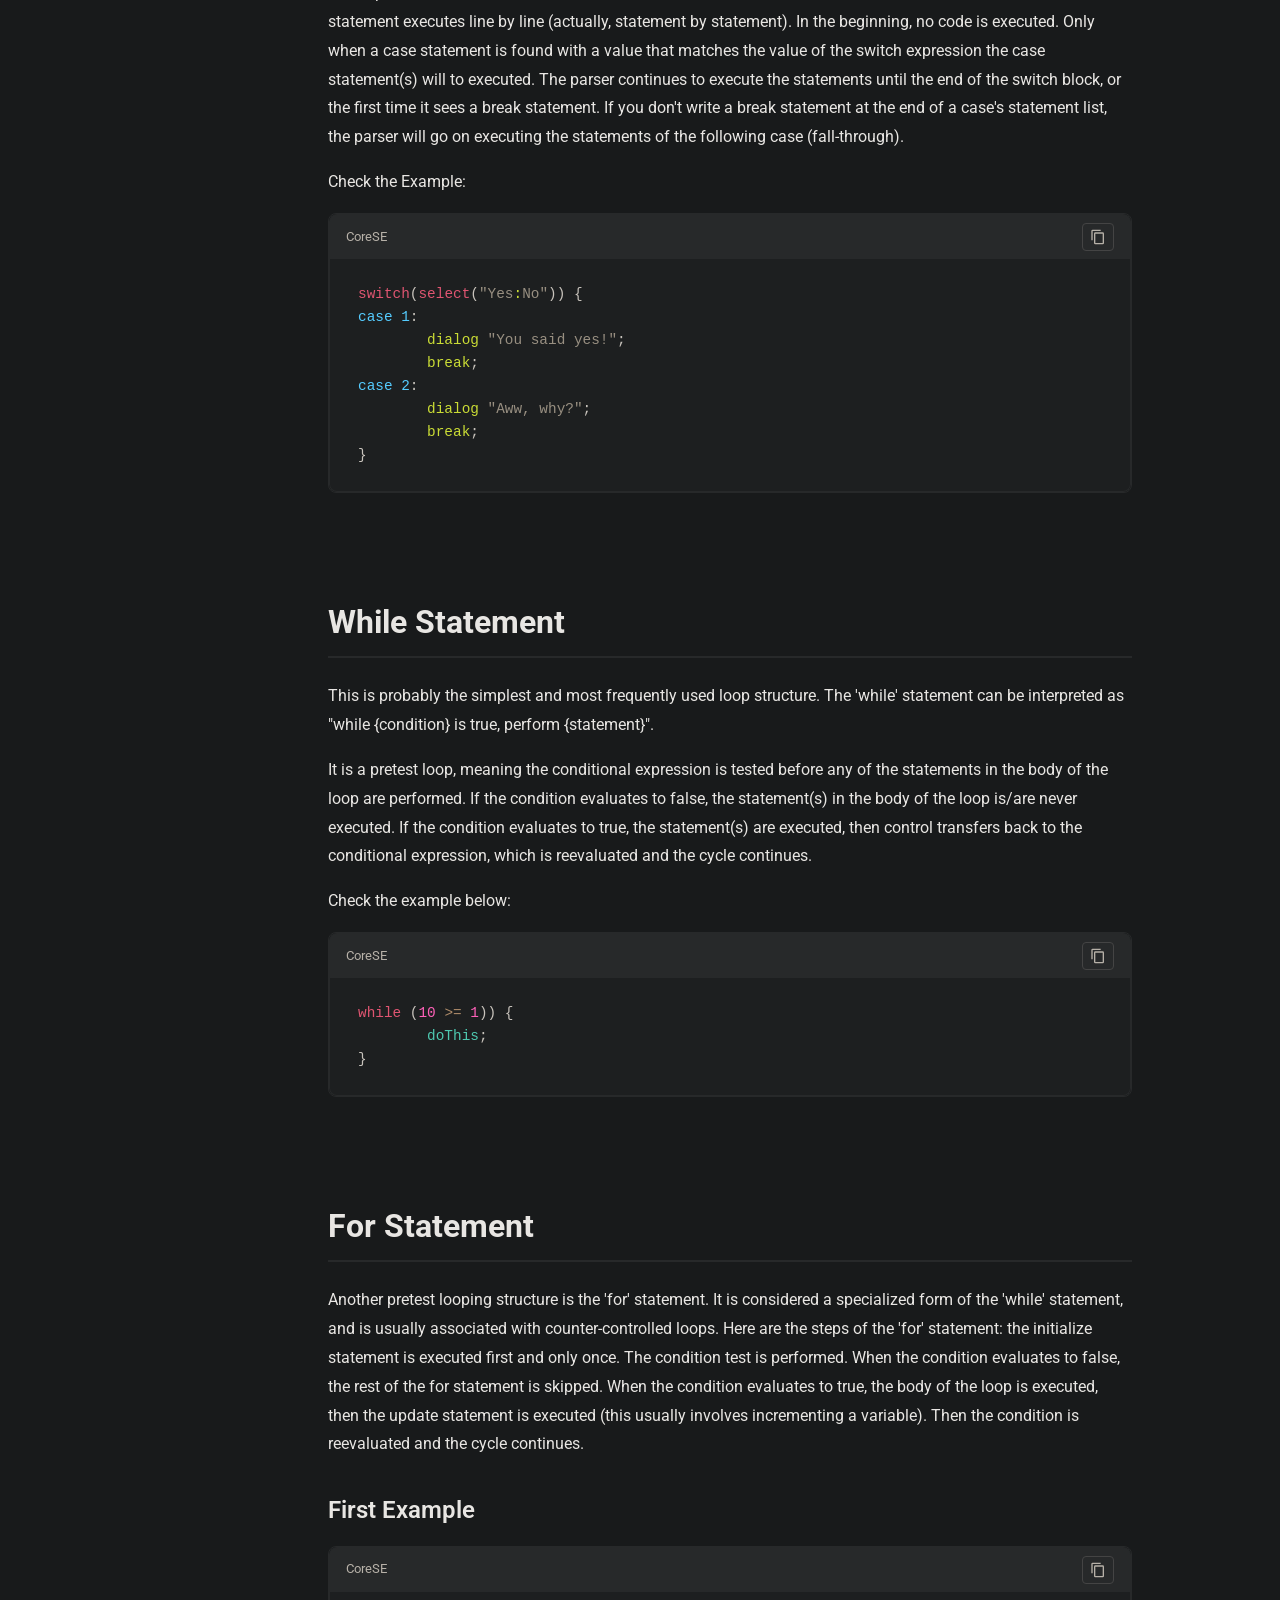
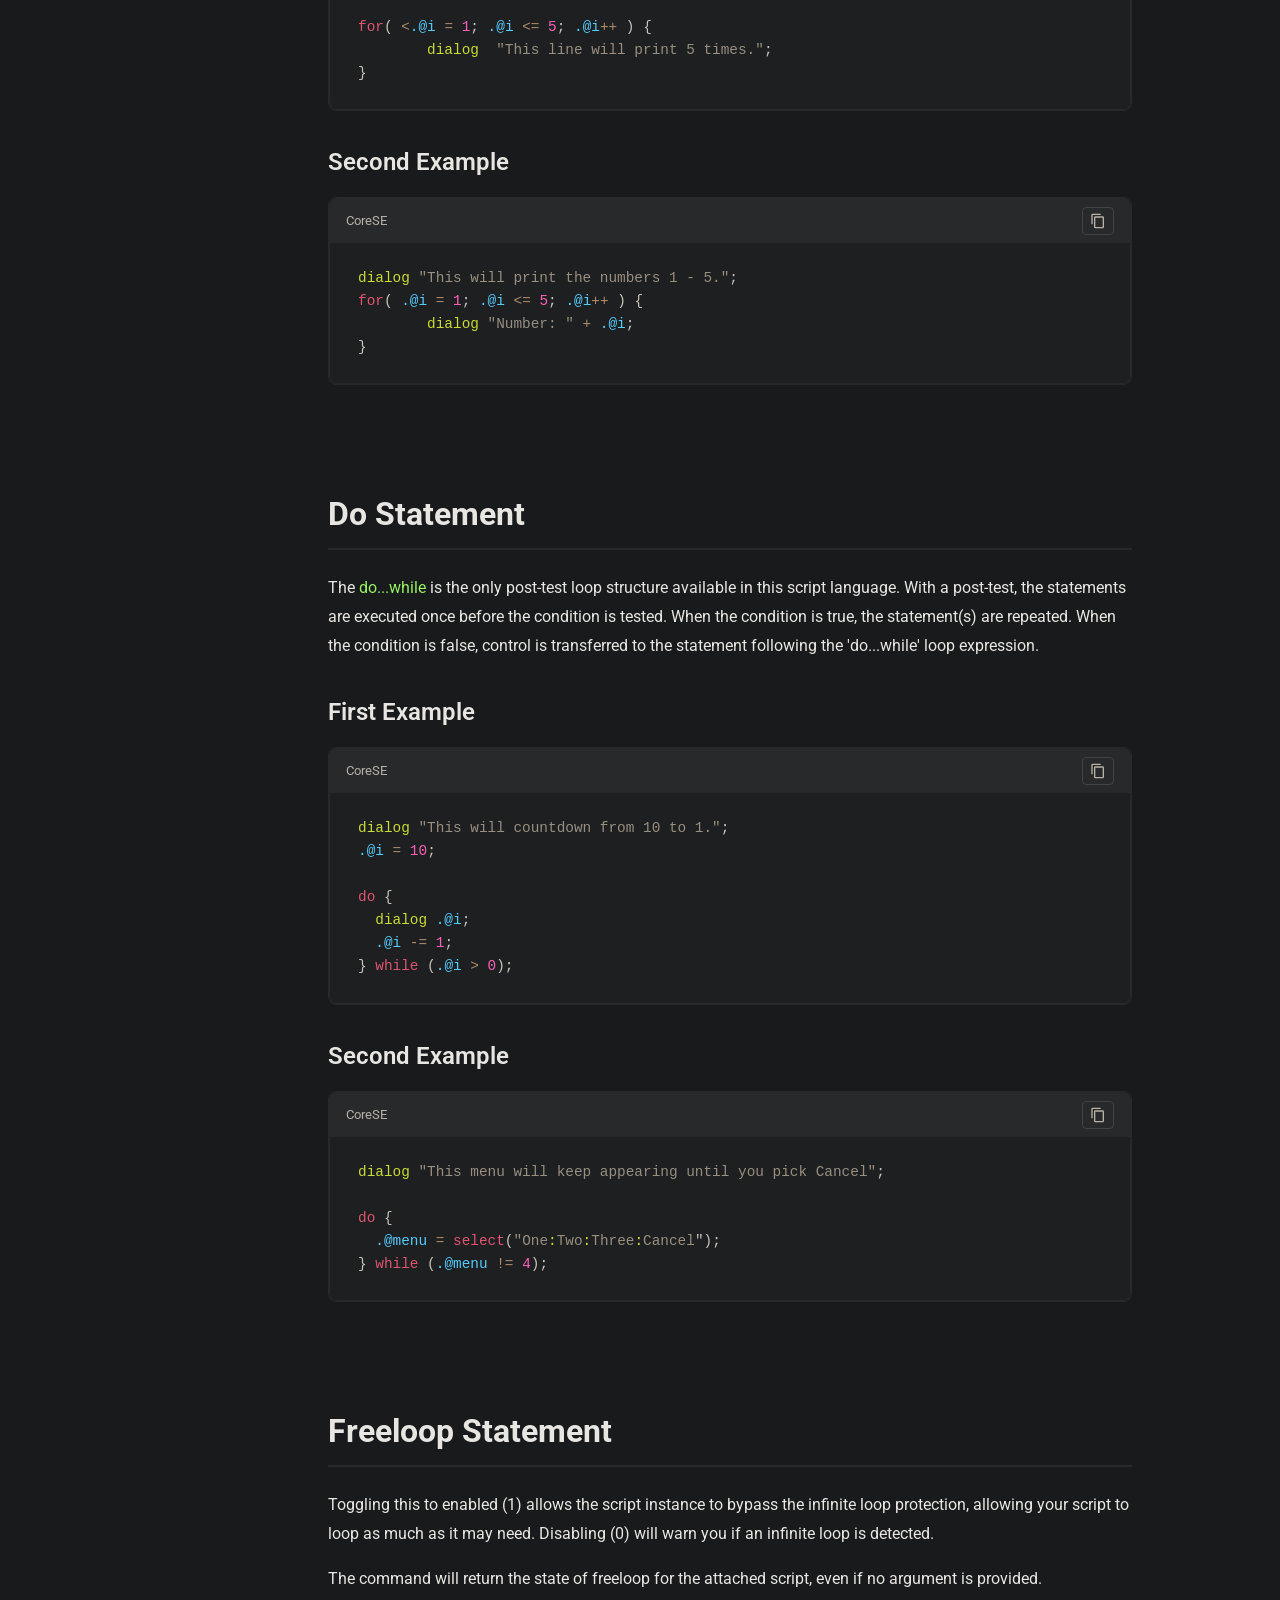
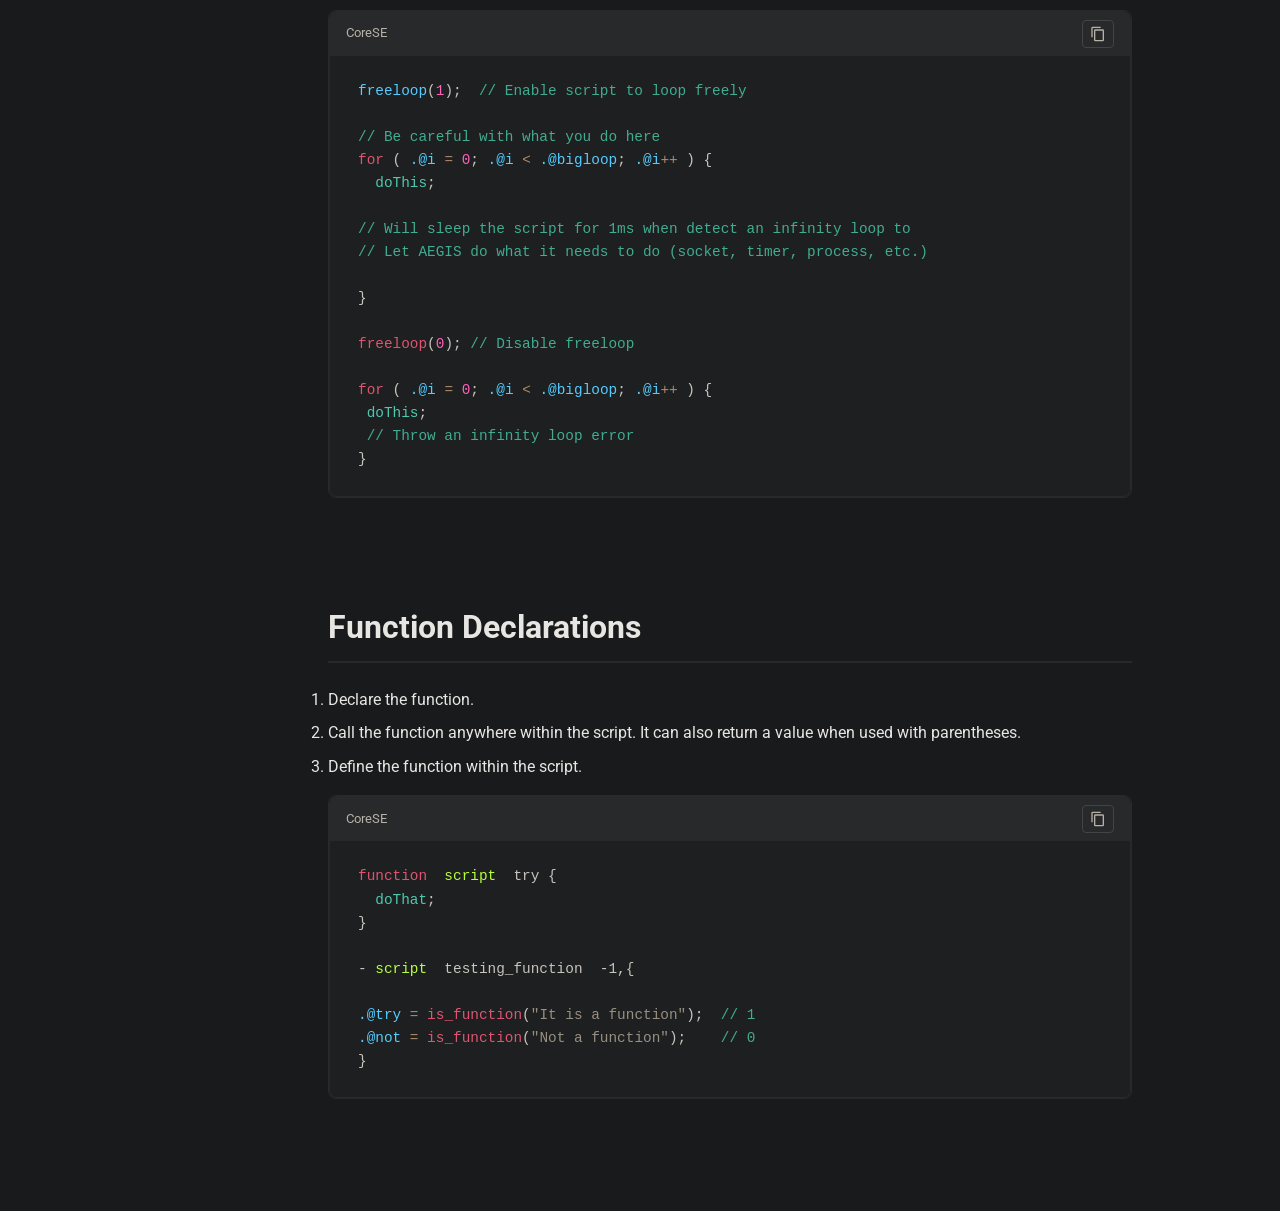
==== commit c78468d6: "fix(formatting): correct indentation across codebase" ====
--- a/index.html
+++ b/index.html
@@ -1,1102 +1,696 @@
 <!DOCTYPE html>
 <!--
-	Credits for the first Template Idea: freeCodeCamp.org
-	Credits for the content, styling, logo, icon, favicon, accessibility and additional content: sdkitagawa
+  Credits for the first Template Idea: freeCodeCamp.org
+  Credits for the content, styling, logo, icon, favicon, accessibility and additional content: sdkitagawa
 -->
 <html lang="en">
-	<head>
-		<meta charset="utf-8" />
-		<meta name="viewport" content="width=device-width, initial-scale=1.0" />
-		<meta name="theme-color" content="#1d1f20" />
-		<link rel="stylesheet" href="css/prism.css" />
-		<link rel="stylesheet" href="css/styles.css" />
-		<link rel="shortcut icon" href="./assets/icon/favicon.ico" type="image/x-icon">
-		<link rel="icon" type="image/png" href="./assets/icon/favicon.png" />
-		<title>CoreSE Documentation</title>
-	</head>
-	<body>
-		<input class="hamburger-menu" id="hamburger-toggle" type="checkbox">
-		<nav class="navbar">
-			<div class="navbar-left">
-				<label class="hamburger-label" for="hamburger-toggle">
-					<div class="toggle">
-						<span class="top-line common"></span>
-						<span class="middle-line common"></span>
-						<span class="bottom-line common"></span>
-					</div>
-				</label>
-				<a class="navbar-brand" href="/">
-					<img src="./assets/images/logo.png" class="navbar-logo" alt="CoreSE Logo">
-					<span class="navbar-title">CoreSE</span>
-				</a>
-			</div>
-			<div class="navbar-center">
-				<a class="navbar-link" href="index.html">Documentation</a>
-				<a class="navbar-link" href="about.html">About</a>
-			</div>
-			<div class="navbar-right">
-				<button class="theme-toggle" id="theme-toggle" aria-label="Toggle theme">
-					<svg class="sun-icon" viewBox="0 0 24 24" width="20" height="20">
-						<path fill="currentColor" d="M12,7c-2.76,0-5,2.24-5,5s2.24,5,5,5s5-2.24,5-5S14.76,7,12,7L12,7z M2,13l2,0c0.55,0,1-0.45,1-1s-0.45-1-1-1l-2,0c-0.55,0-1,0.45-1,1S1.45,13,2,13z M20,13l2,0c0.55,0,1-0.45,1-1s-0.45-1-1-1l-2,0c-0.55,0-1,0.45-1,1S19.45,13,20,13z M11,2v2c0,0.55,0.45,1,1,1s1-0.45,1-1V2c0-0.55-0.45-1-1-1S11,1.45,11,2z M11,20v2c0,0.55,0.45,1,1,1s1-0.45,1-1v-2c0-0.55-0.45-1-1-1C11.45,19,11,19.45,11,20z M5.99,4.58c-0.39-0.39-1.03-0.39-1.41,0c-0.39,0.39-0.39,1.03,0,1.41l1.06,1.06c0.39,0.39,1.03,0.39,1.41,0s0.39-1.03,0-1.41L5.99,4.58z M18.36,16.95c-0.39-0.39-1.03-0.39-1.41,0c-0.39,0.39-0.39,1.03,0,1.41l1.06,1.06c0.39,0.39,1.03,0.39,1.41,0c0.39-0.39,0.39-1.03,0-1.41L18.36,16.95z M19.42,5.99c0.39-0.39,0.39-1.03,0-1.41c-0.39-0.39-1.03-0.39-1.41,0l-1.06,1.06c-0.39,0.39-0.39,1.03,0,1.41s1.03,0.39,1.41,0L19.42,5.99z M7.05,18.36c0.39-0.39,0.39-1.03,0-1.41c-0.39-0.39-1.03-0.39-1.41,0l-1.06,1.06c-0.39,0.39-0.39,1.03,0,1.41s1.03,0.39,1.41,0L7.05,18.36z" />
-					</svg>
-					<svg class="moon-icon" viewBox="0 0 24 24" width="20" height="20">
-						<path fill="currentColor" d="M9.37,5.51C9.19,6.15,9.1,6.82,9.1,7.5c0,4.08,3.32,7.4,7.4,7.4c0.68,0,1.35-0.09,1.99-0.27C17.45,17.19,14.93,19,12,19c-3.86,0-7-3.14-7-7C5,9.07,6.81,6.55,9.37,5.51z M12,3c-4.97,0-9,4.03-9,9s4.03,9,9,9s9-4.03,9-9c0-0.46-0.04-0.92-0.1-1.36c-0.98,1.37-2.58,2.26-4.4,2.26c-2.98,0-5.4-2.42-5.4-5.4c0-1.81,0.89-3.42,2.26-4.4C12.92,3.04,12.46,3,12,3L12,3z" />
-					</svg>
-				</button>
-				<a class="github-link" href="https://github.com/sdkitagawa/corese" target="_blank" rel="noopener">
-					<svg viewBox="0 0 24 24" width="20" height="20">
-						<path fill="currentColor" d="M12,0.297c-6.63,0-12,5.373-12,12c0,5.303,3.438,9.8,8.205,11.385c0.6,0.113,0.82-0.258,0.82-0.577c0-0.285-0.01-1.04-0.015-2.04c-3.338,0.72-4.042-1.61-4.042-1.61C4.422,18.07,3.633,17.7,3.633,17.7c-1.087-0.744,0.084-0.729,0.084-0.729c1.205,0.084,1.838,1.236,1.838,1.236c1.07,1.835,2.809,1.305,3.495,0.998c0.108-0.776,0.417-1.305,0.76-1.605c-2.665-0.3-5.466-1.332-5.466-5.93c0-1.31,0.465-2.38,1.235-3.22c-0.135-0.303-0.54-1.523,0.105-3.176c0,0,1.005-0.322,3.3,1.23c0.96-0.267,1.983-0.399,3.003-0.404c1.02,0.005,2.047,0.137,3.006,0.404c2.291-1.552,3.297-1.23,3.297-1.23c0.645,1.653,0.24,2.873,0.12,3.176c0.765,0.84,1.23,1.91,1.23,3.22c0,4.61-2.805,5.625-5.475,5.92c0.42,0.36,0.81,1.096,0.81,2.22c0,1.606-0.015,2.896-0.015,3.286c0,0.315,0.21,0.696,0.825,0.57c4.765-1.589,8.2-6.085,8.2-11.385c0-6.627-5.373-12-12-12" />
-					</svg>
-				</a>
-			</div>
-		</nav>
-		<div class="sidebar">
-			<aside>
-				<nav id="navbar">
-					<header class="sidebar-header">CoreSE Documentation</header>
-					<ul>
-						<li class="mobile-only">
-							<a class="nav-link" href="index.html" aria-label="Documentation page">Documentation</a>
-						</li>
-						<li class="mobile-only">
-							<a class="nav-link" href="about.html" aria-label="About page">About</a>
-						</li>
-						<li>
-							<a class="nav-link" href="#Introduction" aria-label="Introduction section">Introduction</a>
-						</li>
-						<li>
-							<a class="nav-link" href="#Hello_World" aria-label="Hello World section">Hello World</a>
-						</li>
-						<li>
-							<a class="nav-link" href="#Variables" aria-label="Variables section">Variables</a>
-						</li>
-						<li>
-							<a class="nav-link" href="#Prefix_Operator" aria-label="Prefix Operators section">Prefix Operator</a>
-						</li>
-						<li>
-							<a class="nav-link" href="#Declaring_Variables" aria-label="Variable Declaration section">Declaring Variables</a>
-						</li>
-						<li>
-							<a class="nav-link" href="#Variable_Scope" aria-label="Variable Scope section">Variable Scope</a>
-						</li>
-						<li>
-							<a class="nav-link" href="#Global_Prefix" aria-label="Global Prefixes section">Global Prefix</a>
-						</li>
-						<li>
-							<a class="nav-link" href="#AI_Prefix" aria-label="AI Prefix section">AI Prefix</a>
-						</li>
-						<li>
-							<a class="nav-link" href="#Global_Prefix_Constants" aria-label="Global Prefix Constants section">Global Prefix Constants</a>
-						</li>
-						<li>
-							<a class="nav-link" href="#Local_Prefix_Constants" aria-label="Local Prefix Constants section">Local Prefix Constants</a>
-						</li>
-						<li>
-							<a class="nav-link" href="#Instance_Prefix" aria-label="Instance Prefix section">Instance Prefix</a>
-						</li>
-						<li>
-							<a class="nav-link" href="#Data_Type_Postfix" aria-label="Data Type Postfix section">Data Type Postfix</a>
-						</li>
-						<li>
-							<a class="nav-link" href="#Array_Data_Type" aria-label="Array Data Type section">Array Data Type</a>
-						</li>
-						<li>
-							<a class="nav-link" href="#If_and_Else_Statement" aria-label="If and Else section">If and Else Statement</a>
-						</li>
-						<li>
-							<a class="nav-link" href="#Switch_and_Case_Statement" aria-label="Switch and Case section">Switch and Case Statement</a>
-						</li>
-						<li>
-							<a class="nav-link" href="#While_Statement" aria-label="While Statement section">While Statement</a>
-						</li>
-						<li>
-							<a class="nav-link" href="#For_Statement" aria-label="For Statement section">For Statement</a>
-						</li>
-						<li>
-							<a class="nav-link" href="#Do_Statement" aria-label="Do Statement section">Do Statement</a>
-						</li>
-						<li>
-							<a class="nav-link" href="#Freeloop_Statement" aria-label="Freeloop Statement section">Freeloop Statement</a>
-						</li>
-						<li>
-							<a class="nav-link" href="#Function_Declarations" aria-label="Function Declarations section">Function Declarations</a>
-						</li>
-					</ul>
-				</nav>
-			</aside>
-		</div>
-		<section id="Introduction"></section>
-		<main id="main-doc">
-			<nav class="breadcrumbs" aria-label="Breadcrumbs">
-				<ul>
-					<li class="arrow_character_item">
-						<a href="index.html" class="breadcrumb-home" aria-label="Home page">
-							<svg viewBox="0 0 24 24" width="18" height="18">
-								<path fill="currentColor" d="M10 19v-5h4v5c0 .55.45 1 1 1h3c.55 0 1-.45 1-1v-7h1.7c.46 0 .68-.57.33-.87L12.67 3.6c-.38-.34-.96-.34-1.34 0l-8.36 7.53c-.34.3-.13.87.33.87H5v7c0 .55.45 1 1 1h3c.55 0 1-.45 1-1z" />
-							</svg>
-						</a>
-					</li>
-					<li class="arrow_character_item">
-						<span>Welcome to CoreSE!</span>
-					</li>
-				</ul>
-			</nav>
-			<section class="main-section" id="Introduction">
-				<header class="header-control">Introduction</header>
-				<p class="paragraph-padding">
-					<span class="code-scope">CoreSE</span> is a powerful, statically and strong typed, lightweight, embedded and a cross-platform, object-oriented scripting programming language written in C/C++, Client & Server side for Scripting Game Development and it was developed by <a href="https://github.com/sdkitagawa" target="_blank">Douglas Kitagawa</a>. It is a class-based concurrent scripting language and it can be integrated with <a href="https://github.com/lua/lua">Lua</a> or <span class="code-common">SQL</span>.
-				</p>
-				<p class="paragraph-padding">
-					<span class="code-scope">CoreSE</span> also contains a standard library of objects, such as Array, Date, and Math, and a core set of language elements such as operators, control structures, and statements.
-				</p>
-				<p>
-					<span class="code-scope">CoreSE</span> supports procedural programming, object-oriented programming and functional programming. Thanks to special built-in methods, it can also be used as a prototype-based programming language.
-				</p>
-			</section>
-			<section class="main-section section-padding" id="Hello_World">
-				<header class="header-control">Hello World</header>
-				<p>To get started with writing <span class="code-scope">CoreSE</span>, open your IDE or scratchpad and write your first <span class="code-array-position">Hello World!</span> code using the following code: </p>
-				<div class="code-block-wrapper">
-					<div class="code-block-header">
-						<span class="code-block-title">CoreSE</span>
-						<button class="copy-button" aria-label="Copy code">
-							<svg viewBox="0 0 24 24" width="16" height="16">
-								<path fill="currentColor" d="M19,21H8V7H19M19,5H8A2,2 0 0,0 6,7V21A2,2 0 0,0 8,23H19A2,2 0 0,0 21,21V7A2,2 0 0,0 19,5M16,1H4A2,2 0 0,0 2,3V17H4V3H16V1Z" />
-							</svg>
-						</button>
-					</div>
-					<pre class="language-core">
-									<code>
-										<span class="code-array-position">dialog</span>
-										<span class="code-string">"Hello World!"</span>
-										<span class="code-keyword">;</span>
-									</code>
-								</pre>
-				</div>
-			</section>
-			<section class="main-section section-padding" id="Variables">
-				<header class="header-control">Variables</header>
-				<p>You use variables as symbolic names for values in your application. The names of variables, called identifiers, conform to certain rules.</p>
-				<p>Variable names can have normal <span class="code-array-position">alpha-numeric characters</span> and can have <span class="code-array-position">numeric characters</span> and it is <span class="code-array-position">case sensitive</span>. </p>
-				<h1>Understanding Alpha-Numeric Characters</h1>
-				<p>When it comes to alphanumeric characters, the rule is that we can use letters including the characters from <span class="code-common">A</span> to <span class="code-common">Z</span> (which we call it <span class="code-array-position">adamantoise case</span> also known as <span class="code-array-position">upper case</span>) and the characters from <span class="code-common">a</span> to <span class="code-common">z</span> ( <span class="code-array-position">moogle case</span> also known as <span class="code-array-position">lower case</span>). </p>
-				<h1>How to name your variables</h1>
-				<p>Here are the good practices on how to name your variables:</p>
-				<ul class="good-practices-list">
-					<li>Name your variables using Camel Case Notation (thisIscamelCase);</li>
-					<li>Use alphanumeric characters and underscore character (for special cases);</li>
-					<li>No special characters like: <span class="code-scope">@</span> , <span class="code-scope">#</span> , <span class="code-scope">$</span> , <span class="code-scope">%</span> , <span class="code-scope">!</span> . <ul>
-							<li>
-								<b>Note:</b> these are special characters used for CoreSE to point Variable scoping and such);
-							</li>
-						</ul>
-					<li>Names must begin with an alphabetical letter or an underscore not a number;</li>
-					<li>Variable names are case-sensitive;</li>
-					<li>Don't use contractions or abbreviations;</li>
-					<li>Variable names should be descriptive and meaningful;</li>
-					<li>Variables can't be a keyword reserved by the programming language built-in functions or such.</li>
-				</ul>
-				<h1>Understanding Numeric Characters</h1>
-				<p>The rule is that we can use number digits from <span class="code-number">0</span> to <span class="code-number">9</span>. Keep reading to understand the variable naming conventions for CoreSE. </p>
-				<p>A <span class="code-scope">CoreSE</span> identifier must start with a letter or underscore ( <span class="code-number"> _ </span>); subsequent characters can also be digits ( <span class="code-number">0-9</span>). Because CoreSE is case sensitive, letters include the characters <span class="code-common">"A"</span> through <span class="code-common">"Z"</span> (uppercase) and the characters <span class="code-common">"a"</span> through <span class="code-common">"z"</span> (lowercase). </p>
-			</section>
-			<section class="main-section section-padding" id="Prefix_Operator">
-				<header class="header-control">Prefix Operator</header>
-				<p>In CoreSE Variables are dived into two types:</p>
-				<ul class="good-practices-list">
-					<li>Prefix</li>
-					<li>Postfix</li>
-				</ul>
-				<br />
-				<p>Prefix variables are used to define the scope and extent of a variable.</p>
-				<p>Postfix variables are used to define the type of the variable between integer (positive and negative integer numbers) or string.</p>
-			</section>
-			<section class="main-section section-padding" id="Declaring_Variables">
-				<header class="header-control">Declaring Variables</header>
-				<p>To declare a variable in <span class="code-scope">CoreSE</span> first use the keyword <span class="code-common">var</span> or <span class="code-common">set</span> following by this choose your <b>Prefix Operator</b> plus the variable name and then use the comma (optional), <b>i.e</b>: </p>
-				<ul class="good-practices-list">
-					<li>
-						<b>Good Practice Pattern</b>: <span class="code-common">{keyword}</span>, <span class="code-scope">{prefix operator}</span>, <span class="code-scope">{variable_name}</span>; <br />
-					</li>
-					<li>
-						<b>Optional Pattern</b>: <span class="code-common">keyword</span>, <span class="code-scope">{prefix operator}</span>, <span class="code-scope">{variable_name}</span>;
-					</li>
-					<li>
-						<b>Note</b>: The <span class="code-scope">$</span> before the <span class="code-scope">firstVariable</span> word it is a <a href="#Prefix_Operator">Variable Prefix Operator</a>
-					</li>
-				</ul>
-				<div class="code-block-wrapper">
-					<div class="code-block-header">
-						<span class="code-block-title">CoreSE</span>
-						<button class="copy-button" aria-label="Copy code">
-							<svg viewBox="0 0 24 24" width="16" height="16">
-								<path fill="currentColor" d="M19,21H8V7H19M19,5H8A2,2 0 0,0 6,7V21A2,2 0 0,0 8,23H19A2,2 0 0,0 21,21V7A2,2 0 0,0 19,5M16,1H4A2,2 0 0,0 2,3V17H4V3H16V1Z" />
-							</svg>
-						</button>
-					</div>
-					<pre class="language-core">
-										<code>
-											<span class="code-common">var</span>
-											<span class="code-scope">$firstVariable</span>;
-
-											<span class="code-common">var</span>
-											<span class="code-scope">$firstVariable</span>
-											<span class="code-common">set</span>
-											<span class="code-scope">$firstVariable</span>;
-
-											<span class="code-common">set</span>
-											<span class="code-scope">$firstVariable</span>
-										</code>
-									</pre>
-				</div>
-				<p>To initialize your variables in <span class="code-scope">CoreSE</span> you must use the equal to ( <span class="code-common"> = </span>) followed by the value of your variable, <b>i.e</b>: </p>
-				<div class="code-block-wrapper">
-					<div class="code-block-header">
-						<span class="code-block-title">CoreSE</span>
-						<button class="copy-button" aria-label="Copy code">
-							<svg viewBox="0 0 24 24" width="16" height="16">
-								<path fill="currentColor" d="M19,21H8V7H19M19,5H8A2,2 0 0,0 6,7V21A2,2 0 0,0 8,23H19A2,2 0 0,0 21,21V7A2,2 0 0,0 19,5M16,1H4A2,2 0 0,0 2,3V17H4V3H16V1Z" />
-							</svg>
-						</button>
-					</div>
-					<pre class="language-core">
-										<code>
-											<span class="code-common">set</span>
-											<span class="code-scope">$firstVariable$</span>
-											<span class="code-common">=</span>
-											<span class="code-string">"This is your first variable!"</span>;
-										</code>
-									</pre>
-				</div>
-				<p>You can also use a comma ( <span class="code-common"> , </span>) instead of the equal to operator. </p>
-				<div class="code-block-wrapper">
-					<div class="code-block-header">
-						<span class="code-block-title">CoreSE</span>
-						<button class="copy-button" aria-label="Copy code">
-							<svg viewBox="0 0 24 24" width="16" height="16">
-								<path fill="currentColor" d="M19,21H8V7H19M19,5H8A2,2 0 0,0 6,7V21A2,2 0 0,0 8,23H19A2,2 0 0,0 21,21V7A2,2 0 0,0 19,5M16,1H4A2,2 0 0,0 2,3V17H4V3H16V1Z" />
-							</svg>
-						</button>
-					</div>
-					<pre class="language-core">
-										<code>
-											<span class="code-common">set</span>
-											<span class="code-scope">$firstVariable$</span>, 
-											<span class="code-string">"This is your first variable!"</span>;
-										</code>
-									</pre>
-				</div>
-				<p class="paragraph-padding">The <span class="code-scope">$</span> before the <span class="code-scope">myVariable"</span> word it's what we call it Variable Prefix. </p>
-				<p>For example,</p>
-				<div class="code-block-wrapper">
-					<div class="code-block-header">
-						<span class="code-block-title">CoreSE</span>
-						<button class="copy-button" aria-label="Copy code">
-							<svg viewBox="0 0 24 24" width="16" height="16">
-								<path fill="currentColor" d="M19,21H8V7H19M19,5H8A2,2 0 0,0 6,7V21A2,2 0 0,0 8,23H19A2,2 0 0,0 21,21V7A2,2 0 0,0 19,5M16,1H4A2,2 0 0,0 2,3V17H4V3H16V1Z" />
-							</svg>
-						</button>
-					</div>
-					<pre class="language-core">
-										<code>
-											<span class="code-keyword">set</span>
-											<span class="code-scope">.@myVariable$</span>
-											<span class="code-common">=</span>
-											<span class="code-string">"Text"</span>
-											<span class="code-keyword">;</span>
-											<span class="code-keyword">set</span>
-											<span class="code-scope">.@myVariable$</span>
-											<span class="code-common">,</span>
-											<span class="code-string">"Text"</span>
-											<span class="code-keyword">;</span>
-										</code>
-									</pre>
-				</div>
-				<p>This syntax is used to declare global variables.</p>
-				<p>In this case the <span class="code-scope">.@</span> are the Variable Prefixes. </p>
-				<p>You can also use this way to declare a local variable:</p>
-				<div class="code-block-wrapper">
-					<div class="code-block-header">
-						<span class="code-block-title">CoreSE</span>
-						<button class="copy-button" aria-label="Copy code">
-							<svg viewBox="0 0 24 24" width="16" height="16">
-								<path fill="currentColor" d="M19,21H8V7H19M19,5H8A2,2 0 0,0 6,7V21A2,2 0 0,0 8,23H19A2,2 0 0,0 21,21V7A2,2 0 0,0 19,5M16,1H4A2,2 0 0,0 2,3V17H4V3H16V1Z" />
-							</svg>
-						</button>
-					</div>
-					<pre class="language-core">
-										<code>
-											<span class="code-keyword">set</span>
-											<span class="code-scope">$myVariable$</span>
-											<span class="code-common">=</span>
-											<span class="code-string">"Text"</span>
-											<span class="code-keyword">;</span>
-											<span class="code-keyword">set</span>
-											<span class="code-scope">$myVariable$</span>
-											<span class="code-common">,</span>
-											<span class="code-string">"Text"</span>
-											<span class="code-keyword">;</span>
-										</code>
-									</pre>
-				</div>
-				<p>By using the <span class="code-scope">.@</span> symbols you will always declare a local variable. </p>
-			</section>
-			<section class="main-section section-padding" id="Variable_Scope">
-				<header class="header-control">Variable Scope</header>
-				<p>Let's suppose you declare a variable as follows:</p>
-				<div class="code-block-wrapper">
-					<div class="code-block-header">
-						<span class="code-block-title">CoreSE</span>
-						<button class="copy-button" aria-label="Copy code">
-							<svg viewBox="0 0 24 24" width="16" height="16">
-								<path fill="currentColor" d="M19,21H8V7H19M19,5H8A2,2 0 0,0 6,7V21A2,2 0 0,0 8,23H19A2,2 0 0,0 21,21V7A2,2 0 0,0 19,5M16,1H4A2,2 0 0,0 2,3V17H4V3H16V1Z" />
-							</svg>
-						</button>
-					</div>
-					<pre class="language-core">
-										<code>
-											<span class="code-common">set</span>
-											<span class="code-scope">$variableName</span>;
-										</code>
-									</pre>
-				</div>
-				<p>This is what we call it a <span class="code-scope">global variable</span> and it is called <span class="code-scope">global</span> because it is available to any other code in the current document. </p>
-				<p>Now let's change the example, let's suppose you are declaring a variable using:</p>
-				<div class="code-block-wrapper">
-					<div class="code-block-header">
-						<span class="code-block-title">CoreSE</span>
-						<button class="copy-button" aria-label="Copy code">
-							<svg viewBox="0 0 24 24" width="16" height="16">
-								<path fill="currentColor" d="M19,21H8V7H19M19,5H8A2,2 0 0,0 6,7V21A2,2 0 0,0 8,23H19A2,2 0 0,0 21,21V7A2,2 0 0,0 19,5M16,1H4A2,2 0 0,0 2,3V17H4V3H16V1Z" />
-							</svg>
-						</button>
-					</div>
-					<pre class="language-core">
-										<code>
-											<span class="code-common">set</span>
-											<span class="code-scope">.@variableName</span>;
-										</code>
-									</pre>
-				</div>
-				<p>This what we call <span class="code-scope">local variable</span>, because it is available only within that specific block of code. This is important for scripts which are called with no RID attached, that is, not triggered by a specific client object. </p>
-			</section>
-			<section class="main-section section-padding" id="Global_Prefix">
-				<header class="header-control">Global Prefix</header>
-				<p>Global variables are in fact properties of the global object. In <span class="code-scope">CoreSE</span> Script file the global object is the whole Server Side, so you can set and access global variables. </p>
-				<p>Consequently, you can access global variables declared from different Client Sides. For example, if a variable called $userName is declared in a Script, you can refer to this variable from the Server Side and Client Side.</p>
-				<p>They are stored by Zone Server in the database table <span class="code-array">mapreg</span>. </p>
-				<h1>How to declare a Global Variable</h1>
-				<p>
-					<b>Note</b>: The <span class="code-scope">$</span> before the <span class="code-scope">variableName</span> it is a <b>global variable</b>.
-				</p>
-				<div class="code-block-wrapper">
-					<div class="code-block-header">
-						<span class="code-block-title">CoreSE</span>
-						<button class="copy-button" aria-label="Copy code">
-							<svg viewBox="0 0 24 24" width="16" height="16">
-								<path fill="currentColor" d="M19,21H8V7H19M19,5H8A2,2 0 0,0 6,7V21A2,2 0 0,0 8,23H19A2,2 0 0,0 21,21V7A2,2 0 0,0 19,5M16,1H4A2,2 0 0,0 2,3V17H4V3H16V1Z" />
-							</svg>
-						</button>
-					</div>
-					<pre class="language-core">
-										<code>
-											<span class="code-common">set</span>
-											<span class="code-scope">$variableName</span>;
-										</code>
-									</pre>
-				</div>
-			</section>
-			<section class="main-section section-padding" id="AI_Prefix">
-				<header class="header-control">AI Prefix</header>
-				<p>They exist in the Client Side only and disappear when the Server Side restarts or when the script is reloaded.</p>
-				<p>Can be accessed from inside the Client Side or by calling the function <span class="code-array">getvariableofpc</span>. Function objects can also have .variables which are accessible from inside the function, however <span class="code-array">getvariableofpc</span> does NOT work on function objects. </p>
-				<h1>How to declare an AI Variable</h1>
-				<div class="code-block-wrapper">
-					<div class="code-block-header">
-						<span class="code-block-title">CoreSE</span>
-						<button class="copy-button" aria-label="Copy code">
-							<svg viewBox="0 0 24 24" width="16" height="16">
-								<path fill="currentColor" d="M19,21H8V7H19M19,5H8A2,2 0 0,0 6,7V21A2,2 0 0,0 8,23H19A2,2 0 0,0 21,21V7A2,2 0 0,0 19,5M16,1H4A2,2 0 0,0 2,3V17H4V3H16V1Z" />
-							</svg>
-						</button>
-					</div>
-					<pre class="language-core">
-										<code>
-											<span class="code-keyword">set</span>
-											<span class="code-scope">.myVariable</span>
-											<span class="code-common">=</span>
-											<span class="code-number">10</span>
-											<span class="code-keyword">;</span>
-											<span class="code-keyword">set</span>
-											<span class="code-scope">.myVariable</span>
-											<span class="code-common">,</span>
-											<span class="code-number">10</span>
-											<span class="code-keyword">;</span>
-											<span class="code-keyword">set</span>
-											<span class="code-scope">.myVariable$</span>
-											<span class="code-common">=</span>
-											<span class="code-string">"Text"</span>
-											<span class="code-keyword">;</span>
-											<span class="code-keyword">set</span>
-											<span class="code-scope">.myVariable$</span>
-											<span class="code-common">,</span>
-											<span class="code-string">"Text"</span>
-											<span class="code-keyword">;</span>
-										</code>
-									</pre>
-				</div>
-				<p>
-					<b>Note</b>: The <span class="code-common">.</span> before the <span class="code-common">variableName</span> it is an <b>AI</b>.
-				</p>
-			</section>
-			<br />
-			<section class="main-section section-padding" id="Global_Prefix_Constants">
-				<header class="header-control">Global Prefix Constants</header>
-				<p>Global variables are in fact properties of the global object. In <span class="code-scope">CoreSE</span> script file the global object is the whole Server Side, so you can set and access global variables. </p>
-				<p>Consequently, you can access global variables declared from different Client Sides. For example, if a variable called <span class="code-scope">$userName</span> is declared in a Script, you can refer to this variable from the Server Side and Client Side. </p>
-				<p>A permanent global account variable stored by the Inter Server. They are stored in the <span class="code-array">global_acc_reg_num</span> table and <span class="code-array">global_acc_reg_str</span>. </p>
-				<div class="code-block-wrapper">
-					<div class="code-block-header">
-						<span class="code-block-title">CoreSE</span>
-						<button class="copy-button" aria-label="Copy code">
-							<svg viewBox="0 0 24 24" width="16" height="16">
-								<path fill="currentColor" d="M19,21H8V7H19M19,5H8A2,2 0 0,0 6,7V21A2,2 0 0,0 8,23H19A2,2 0 0,0 21,21V7A2,2 0 0,0 19,5M16,1H4A2,2 0 0,0 2,3V17H4V3H16V1Z" />
-							</svg>
-						</button>
-					</div>
-					<pre class="language-core">
-										<code>
-											<span class="code-keyword">set</span>
-											<span class="code-scope">##myVariable</span>
-											<span class="code-common">=</span>
-											<span class="code-number">250</span>
-											<span class="code-keyword">;</span>
-											<span class="code-keyword">set</span>
-											<span class="code-scope">##myVariable</span>
-											<span class="code-common">,</span>
-											<span class="code-number">250</span>
-											<span class="code-keyword">;</span>
-											<span class="code-keyword">set</span>
-											<span class="code-scope">##myVariable$</span>
-											<span class="code-common">=</span>
-											<span class="code-string">"This is a string"</span>
-											<span class="code-keyword">;</span>
-											<span class="code-keyword">set</span>
-											<span class="code-scope">##myVariable$</span>
-											<span class="code-common">,</span>
-											<span class="code-string">"This is a string"</span>
-											<span class="code-keyword">;</span>
-										</code>
-									</pre>
-				</div>
-			</section>
-			<section class="main-section section-padding" id="Local_Prefix_Constants">
-				<header class="header-control">Local Prefix Constants</header>
-				<p>The Local Constants are stored by Inter Server in the <span class="code-array">acc_reg_num</span> table and <span class="code-array">acc_reg_str</span>. </p>
-				<p>A permanent global account variable stored by the Inter Server. They are stored in the "global_acc_reg_num" table and "global_acc_reg_str"</p>
-				<div class="code-block-wrapper">
-					<div class="code-block-header">
-						<span class="code-block-title">CoreSE</span>
-						<button class="copy-button" aria-label="Copy code">
-							<svg viewBox="0 0 24 24" width="16" height="16">
-								<path fill="currentColor" d="M19,21H8V7H19M19,5H8A2,2 0 0,0 6,7V21A2,2 0 0,0 8,23H19A2,2 0 0,0 21,21V7A2,2 0 0,0 19,5M16,1H4A2,2 0 0,0 2,3V17H4V3H16V1Z" />
-							</svg>
-						</button>
-					</div>
-					<pre class="language-core">
-										<code>
-											<span class="code-keyword">set</span>
-											<span class="code-scope">#myVariable</span>
-											<span class="code-common">=</span>
-											<span class="code-number">250</span>
-											<span class="code-keyword">;</span>
-											<span class="code-keyword">set</span>
-											<span class="code-scope">#myVariable</span>
-											<span class="code-common">,</span>
-											<span class="code-number">250</span>
-											<span class="code-keyword">;</span>
-											<span class="code-keyword">set</span>
-											<span class="code-scope">#myVariable$</span>
-											<span class="code-common">=</span>
-											<span class="code-string">"This is a string"</span>
-											<span class="code-keyword">;</span>
-											<span class="code-keyword">set</span>
-											<span class="code-scope">#myVariable$</span>
-											<span class="code-common">,</span>
-											<span class="code-string">"This is a string"</span>
-											<span class="code-keyword">;</span>
-										</code>
-									</pre>
-				</div>
-				<p>The only difference you will note from normal <span class="code-scope">#</span> variables is when you have multiple Inter Servers connected to the same Zone Server. The # variables are unique to each Inter Server, while the ## variables are shared by all these Inter Servers. </p>
-			</section>
-			<section class="main-section section-padding" id="Instance_Prefix">
-				<header class="header-control">Instance Prefix</header>
-				<p>These are used with the instancing system and are unique to each instance type. Can be accessed from inside the instance or by calling <span class="code-array">getinstancevar</span>. </p>
-				<div class="code-block-wrapper">
-					<div class="code-block-header">
-						<span class="code-block-title">CoreSE</span>
-						<button class="copy-button" aria-label="Copy code">
-							<svg viewBox="0 0 24 24" width="16" height="16">
-								<path fill="currentColor" d="M19,21H8V7H19M19,5H8A2,2 0 0,0 6,7V21A2,2 0 0,0 8,23H19A2,2 0 0,0 21,21V7A2,2 0 0,0 19,5M16,1H4A2,2 0 0,0 2,3V17H4V3H16V1Z" />
-							</svg>
-						</button>
-					</div>
-					<pre class="language-core">
-										<code>
-											<span class="code-keyword">set</span>
-											<span class="code-scope">'myVariable</span>
-											<span class="code-common">=</span>
-											<span class="code-number">250</span>
-											<span class="code-keyword">;</span>
-											<span class="code-keyword">set</span>
-											<span class="code-scope">'myVariable</span>
-											<span class="code-common">,</span>
-											<span class="code-number">250</span>
-											<span class="code-keyword">;</span>
-											<span class="code-keyword">set</span>
-											<span class="code-scope">'myVariable$</span>
-											<span class="code-common">=</span>
-											<span class="code-string">"This is a string"</span>
-											<span class="code-keyword">;</span>
-											<span class="code-keyword">set</span>
-											<span class="code-scope">'myVariable$</span>
-											<span class="code-common">,</span>
-											<span class="code-string">"This is a string"</span>
-											<span class="code-keyword">;</span>
-										</code>
-									</pre>
-				</div>
-				<p>
-					<b>Note</b>: The <span class="code-scope">#</span> before the <span class="code-scope">variableName</span> it is a <b>local constant variable</b>.
-				</p>
-			</section>
-			<section class="main-section section-padding" id="Data_Type_Postfix">
-				<header class="header-control">Data Type Postfix</header>
-				<p>As previously stated in this documentation the Postfix is always used to define whether a variable is integer (positive, negative integer number. However whole numbers only) or string.</p>
-				<p>You can check all Postfix Data Types possibilities bellow:</p>
-				<table>
-					<caption>Variable Scope Examples</caption>
-					<thead></thead>
-					<tbody>
-						<tr class="table-padding">
-							<th class="table-padding">Scope</th>
-							<th class="table-padding">Data</th>
-						</tr>
-						<tr class="table-padding">
-							<th>
-								<span class="code-scope">varName</span>
-								</span>
-							</th>
-							<td>Permanent Character Side integer variable</td>
-						</tr>
-						<tr class="table-padding">
-							<th>
-								<span class="code-scope">varName$</span>
-								</span>
-							</th>
-							<td>Permanent Character Zone string variable</td>
-						</tr>
-						<tr class="table-padding">
-							<th>
-								<span class="code-scope">@varName</span>
-							</th>
-							<td>Temporary Character Zone integer variable</td>
-						</tr>
-						<tr class="table-padding">
-							<th>
-								<span class="code-scope">@varName$</span>
-							</th>
-							<td>Temporary Character Zone string variable</td>
-						</tr>
-						<tr class="table-padding">
-							<th>
-								<span class="code-scope">$varName$</span>
-							</th>
-							<td>Permanent Global string variable</td>
-						</tr>
-						<tr class="table-padding">
-							<th>
-								<span class="code-scope">$@varName</span>
-							</th>
-							<td>Temporary Global integer variable</td>
-						</tr>
-						<tr class="table-padding">
-							<th>
-								<span class="code-scope">$@varName$</span>
-							</th>
-							<td>Temporary Global integer variable</td>
-						</tr>
-						<tr class="table-padding">
-							<th>
-								<span class="code-scope">.varName</span>
-							</th>
-							<td>AI integer variable</td>
-						</tr>
-						<tr class="table-padding">
-							<th>
-								<span class="code-scope">.varName$</span>
-							</th>
-							<td>AI string variable</td>
-						</tr>
-						<tr class="table-padding">
-							<th>
-								<span class="code-scope">.@varName</span>
-							</th>
-							<td>Local integer variable</td>
-						</tr>
-						<tr class="table-padding">
-							<th>
-								<span class="code-scope">.@varName$</span>
-							</th>
-							<td>Local integer variable</td>
-						</tr>
-						<tr class="table-padding">
-							<th>
-								<span class="code-scope">'varName</span>
-							</th>
-							<td>Instance integer variable</td>
-						</tr>
-						<tr class="table-padding">
-							<th>
-								<span class="code-scope">'varName$</span>
-							</th>
-							<td>Instance string variable</td>
-						</tr>
-						<tr class="table-padding">
-							<th>
-								<span class="code-scope">#varName</span>
-							</th>
-							<td>Permanent Local Account Zone integer variable</td>
-						</tr>
-						<tr class="table-padding">
-							<th>
-								<span class="code-scope">#varName$</span>
-							</th>
-							<td>Permanent Local Account Zone string variable</td>
-						</tr>
-						<tr class="table-padding">
-							<th>
-								<span class="code-scope">##varName</span>
-							</th>
-							<td>Permanent Global Account Zone integer variable</td>
-						</tr>
-						<tr class="table-padding">
-							<th>
-								<span class="code-scope">##varName$</span>
-							</th>
-							<td>Permanent Global Account Zone string variable</td>
-						</tr>
-					</tbody>
-				</table>
-				<p>You must always used the word <span class="code-common">set</span> or <span class="code-common">var</span> to define your variable, otherwise if a variable was never set, it is considered to equal zero for integer variables or an empty string ( <span class="code-string">""</span>, nothing between the quotes) for string variables or an empty string ( <span class="code-string">""</span>, nothing between the quotes) for string forever, and no trace remains of it even if it was stored with character or account data. </p>
-			</section>
-			<section class="main-section section-padding" id="Array_Data_Type">
-				<header class="header-control">Array Data Type</header>
-				<p>There's not much to say about <b>Array Data Type</b> variables. These are variables capable to store multiple values in a single variable by using different indexes. </p>
-				<p>This data type will allow you to quickly fill up an array in one go.</p>
-				<p>
-					<b>Follow the pattern:</b>
-				</p>
-				<div class="code-block-wrapper">
-					<div class="code-block-header">
-						<span class="code-block-title">CoreSE</span>
-						<button class="copy-button" aria-label="Copy code">
-							<svg viewBox="0 0 24 24" width="16" height="16">
-								<path fill="currentColor" d="M19,21H8V7H19M19,5H8A2,2 0 0,0 6,7V21A2,2 0 0,0 8,23H19A2,2 0 0,0 21,21V7A2,2 0 0,0 19,5M16,1H4A2,2 0 0,0 2,3V17H4V3H16V1Z" />
-							</svg>
-						</button>
-					</div>
-					<pre class="language-core">
-								<code>
-									<span class="code-keyword">setarray</span>
-									<span class="code-scope">array_name</span>
-									<span class="code-array">[i]</span>
-								</span>
-								<span class="code-common">=</span>
-								<span class="code-array-position">x, y, z, ...</span>;
-
-								<span class="code-keyword">setarray</span>
-								<span class="code-scope">array_name</span>
-								<span class="code-array">[i]</span>
-							</span>
-							<span class="code-common">,</span>
-							<span class="code-array-position">x, y, z, ...</span>;
-						</code>
-					</pre>
-				</div>
-				<p>Here's a real world sample:</p>
-				<div class="code-block-wrapper">
-					<div class="code-block-header">
-						<span class="code-block-title">CoreSE</span>
-						<button class="copy-button" aria-label="Copy code">
-							<svg viewBox="0 0 24 24" width="16" height="16">
-								<path fill="currentColor" d="M19,21H8V7H19M19,5H8A2,2 0 0,0 6,7V21A2,2 0 0,0 8,23H19A2,2 0 0,0 21,21V7A2,2 0 0,0 19,5M16,1H4A2,2 0 0,0 2,3V17H4V3H16V1Z" />
-							</svg>
-						</button>
-					</div>
-					<pre class="language-core">
-						<code>
-							<span class="code-keyword">setarray</span>
-							<span class="code-scope">.@myArray</span>
-							<span class="code-array">[0]</span>
-						</span>
-						<span class="code-common">=</span>
-						<span class="code-array-position">"Name", "Surname", "Last name", ...</span>;
-
-						<span class="code-keyword">setarray</span>
-						<span class="code-scope">.@myArray</span>
-						<span class="code-array">[0]</span>
-					</span>
-					<span class="code-common">,</span>
-					<span class="code-array-position">"Name", "Surname", "Last name", ...</span>;
-				</code>
-			</pre>
-				</div>
-			</section>
-			<section class="main-section section-padding" id="If_and_Else_Statement">
-				<header class="header-control">If and Else Statement</header>
-				<p>This is the basic conditional statement command, and just about the only one available in this scripting language. The condition can be any expression. All expressions resulting in a non-zero value will be considered True, including negative values. All expressions resulting in a zero are false.</p>
-				<p>If the expression results in True, the statement will be executed. If it isn't true, nothing happens and we move on to the next line of the script.</p>
-				<br />
-				<h1>First Example</h1>
-				<div class="code-block-wrapper">
-					<div class="code-block-header">
-						<span class="code-block-title">CoreSE</span>
-						<button class="copy-button" aria-label="Copy code">
-							<svg viewBox="0 0 24 24" width="16" height="16">
-								<path fill="currentColor" d="M19,21H8V7H19M19,5H8A2,2 0 0,0 6,7V21A2,2 0 0,0 8,23H19A2,2 0 0,0 21,21V7A2,2 0 0,0 19,5M16,1H4A2,2 0 0,0 2,3V17H4V3H16V1Z" />
-							</svg>
-						</button>
-					</div>
-					<pre class="language-core">
-				<code>
-					<span class="code-function">if</span>
-					<span class="code-keyword">(
-						<span class="code-number">1</span>)
-					</span>
-					<span class="code-array-position"> dialog</span>
-				</span>
-				<span class="code-string">"This will always print."</span>;
-
-				<span class="code-function">if</span>
-				<span class="code-keyword">(
-					<span class="code-number">0</span>)
-				</span>
-				<span class="code-array-position"> dialog</span>
-			</span>
-			<span class="code-string">"And this will never print."</span>;
-
-			<span class="code-function">if</span>
-			<span class="code-keyword">(
-				<span class="code-number">5</span>)
-			</span>
-			<span class="code-array-position"> dialog</span>
-		</span>
-		<span class="code-string">"This will also always print."</span>;
-
-		<span class="code-function">if</span>
-		<span class="code-keyword">(-
-			<span class="code-number">1</span>)
-		</span>
-		<span class="code-array-position"> dialog</span>
-	</span>
-	<span class="code-string">"Funny as it is, this will also print just fine."</span>;
-</code>undefined</pre>undefined
-				</div>undefined<h1>Second Example</h1>undefined<div class="code-block-wrapper">undefined<div class="code-block-header">
-						<span class="code-block-title">CoreSE</span>
-						<button class="copy-button" aria-label="Copy code">
-							<svg viewBox="0 0 24 24" width="16" height="16">
-								<path fill="currentColor" d="M19,21H8V7H19M19,5H8A2,2 0 0,0 6,7V21A2,2 0 0,0 8,23H19A2,2 0 0,0 21,21V7A2,2 0 0,0 19,5M16,1H4A2,2 0 0,0 2,3V17H4V3H16V1Z" />
-							</svg>
-						</button>undefined
-					</div>undefined
-					<pre class="language-core">
-<code>
-	<span class="code-scope">.@answer</span> = 
-	<span class="code-number">1</span>;
-
-
-	<span class="code-array-position">input</span>
-	<span class="code-scope">.@input</span>;
-
-
-	<span class="code-function">if</span>
-	<span class="code-keyword">(</span>
-	<span class="code-scope">.@input</span>
-	<span class="code-common">==</span>
-	<span class="code-scope">.@answer</span>
-	<span class="code-keyword">)</span> {
-
-	<span class="code-array-position">        dialog</span>
-	<span class="code-string">"Correct answer!"</span>;
-
-	<span class="code-array-position">        close</span>
-	<span class="code-keyword">;</span>
-	<span class="code-array-position">dialog</span>
-	<span class="code-string">"Sorry, your answer is incorrect."</span>;
-
-	<span class="code-array-position">close</span>
-	<span class="code-keyword">;</span>
+<head>
+  <meta charset="utf-8" />
+  <meta name="viewport" content="width=device-width, initial-scale=1.0" />
+  <meta name="theme-color" content="#1d1f20" />
+  <link rel="stylesheet" href="css/prism.css" />
+  <link rel="stylesheet" href="css/styles.css" />
+  <link rel="shortcut icon" href="./assets/icon/favicon.ico" type="image/x-icon">
+  <link rel="icon" type="image/png" href="./assets/icon/favicon.png" />
+  <title>CoreSE Documentation</title>
+</head>
+<body>
+  <input class="hamburger-menu" id="hamburger-toggle" type="checkbox">
+  <nav class="navbar">
+    <div class="navbar-left">
+      <label class="hamburger-label" for="hamburger-toggle">
+        <div class="toggle">
+          <span class="top-line common"></span>
+          <span class="middle-line common"></span>
+          <span class="bottom-line common"></span>
+        </div>
+      </label>
+      <a class="navbar-brand" href="/">
+        <img src="./assets/images/logo.png" class="navbar-logo" alt="CoreSE Logo">
+        <span class="navbar-title">CoreSE</span>
+      </a>
+    </div>
+    <div class="navbar-center">
+      <a class="navbar-link" href="index.html">Documentation</a>
+      <a class="navbar-link" href="about.html">About</a>
+    </div>
+    <div class="navbar-right">
+      <button class="theme-toggle" id="theme-toggle" aria-label="Toggle theme">
+        <svg class="sun-icon" viewBox="0 0 24 24" width="20" height="20">
+          <path fill="currentColor" d="M12,7c-2.76,0-5,2.24-5,5s2.24,5,5,5s5-2.24,5-5S14.76,7,12,7L12,7z M2,13l2,0c0.55,0,1-0.45,1-1s-0.45-1-1-1l-2,0c-0.55,0-1,0.45-1,1S1.45,13,2,13z M20,13l2,0c0.55,0,1-0.45,1-1s-0.45-1-1-1l-2,0c-0.55,0-1,0.45-1,1S19.45,13,20,13z M11,2v2c0,0.55,0.45,1,1,1s1-0.45,1-1V2c0-0.55-0.45-1-1-1S11,1.45,11,2z M11,20v2c0,0.55,0.45,1,1,1s1-0.45,1-1v-2c0-0.55-0.45-1-1-1C11.45,19,11,19.45,11,20z M5.99,4.58c-0.39-0.39-1.03-0.39-1.41,0c-0.39,0.39-0.39,1.03,0,1.41l1.06,1.06c0.39,0.39,1.03,0.39,1.41,0s0.39-1.03,0-1.41L5.99,4.58z M18.36,16.95c-0.39-0.39-1.03-0.39-1.41,0c-0.39,0.39-0.39,1.03,0,1.41l1.06,1.06c0.39,0.39,1.03,0.39,1.41,0c0.39-0.39,0.39-1.03,0-1.41L18.36,16.95z M19.42,5.99c0.39-0.39,0.39-1.03,0-1.41c-0.39-0.39-1.03-0.39-1.41,0l-1.06,1.06c-0.39,0.39-0.39,1.03,0,1.41s1.03,0.39,1.41,0L19.42,5.99z M7.05,18.36c0.39-0.39,0.39-1.03,0-1.41c-0.39-0.39-1.03-0.39-1.41,0l-1.06,1.06c-0.39,0.39-0.39,1.03,0,1.41s1.03,0.39,1.41,0L7.05,18.36z"/>
+        </svg>
+        <svg class="moon-icon" viewBox="0 0 24 24" width="20" height="20">
+          <path fill="currentColor" d="M9.37,5.51C9.19,6.15,9.1,6.82,9.1,7.5c0,4.08,3.32,7.4,7.4,7.4c0.68,0,1.35-0.09,1.99-0.27C17.45,17.19,14.93,19,12,19c-3.86,0-7-3.14-7-7C5,9.07,6.81,6.55,9.37,5.51z M12,3c-4.97,0-9,4.03-9,9s4.03,9,9,9s9-4.03,9-9c0-0.46-0.04-0.92-0.1-1.36c-0.98,1.37-2.58,2.26-4.4,2.26c-2.98,0-5.4-2.42-5.4-5.4c0-1.81,0.89-3.42,2.26-4.4C12.92,3.04,12.46,3,12,3L12,3z"/>
+        </svg>
+      </button>
+      <a class="github-link" href="https://github.com/sdkitagawa/corese" target="_blank" rel="noopener">
+        <svg viewBox="0 0 24 24" width="20" height="20">
+          <path fill="currentColor" d="M12,0.297c-6.63,0-12,5.373-12,12c0,5.303,3.438,9.8,8.205,11.385c0.6,0.113,0.82-0.258,0.82-0.577c0-0.285-0.01-1.04-0.015-2.04c-3.338,0.72-4.042-1.61-4.042-1.61C4.422,18.07,3.633,17.7,3.633,17.7c-1.087-0.744,0.084-0.729,0.084-0.729c1.205,0.084,1.838,1.236,1.838,1.236c1.07,1.835,2.809,1.305,3.495,0.998c0.108-0.776,0.417-1.305,0.76-1.605c-2.665-0.3-5.466-1.332-5.466-5.93c0-1.31,0.465-2.38,1.235-3.22c-0.135-0.303-0.54-1.523,0.105-3.176c0,0,1.005-0.322,3.3,1.23c0.96-0.267,1.983-0.399,3.003-0.404c1.02,0.005,2.047,0.137,3.006,0.404c2.291-1.552,3.297-1.23,3.297-1.23c0.645,1.653,0.24,2.873,0.12,3.176c0.765,0.84,1.23,1.91,1.23,3.22c0,4.61-2.805,5.625-5.475,5.92c0.42,0.36,0.81,1.096,0.81,2.22c0,1.606-0.015,2.896-0.015,3.286c0,0.315,0.21,0.696,0.825,0.57c4.765-1.589,8.2-6.085,8.2-11.385c0-6.627-5.373-12-12-12"/>
+        </svg>
+      </a>
+    </div>
+  </nav>
+  <div class="sidebar">
+    <aside>
+      <nav id="navbar">
+        <header class="sidebar-header">CoreSE Documentation</header>
+          <ul>
+              <li class="mobile-only"><a class="nav-link" href="index.html" aria-label="Documentation page">Documentation</a></li>
+              <li class="mobile-only"><a class="nav-link" href="about.html" aria-label="About page">About</a></li>
+              <li><a class="nav-link" href="#Introduction" aria-label="Introduction section">Introduction</a></li>
+              <li><a class="nav-link" href="#Hello_World" aria-label="Hello World section">Hello World</a></li>
+              <li><a class="nav-link" href="#Variables" aria-label="Variables section">Variables</a></li>
+              <li><a class="nav-link" href="#Prefix_Operator" aria-label="Prefix Operators section">Prefix Operator</a></li>
+              <li><a class="nav-link" href="#Declaring_Variables" aria-label="Variable Declaration section">Declaring Variables</a></li>
+              <li><a class="nav-link" href="#Variable_Scope" aria-label="Variable Scope section">Variable Scope</a></li>
+              <li><a class="nav-link" href="#Global_Prefix" aria-label="Global Prefixes section">Global Prefix</a></li>
+              <li><a class="nav-link" href="#AI_Prefix" aria-label="AI Prefix section">AI Prefix</a></li>
+              <li><a class="nav-link" href="#Global_Prefix_Constants" aria-label="Global Prefix Constants section">Global Prefix Constants</a></li>
+              <li><a class="nav-link" href="#Local_Prefix_Constants" aria-label="Local Prefix Constants section">Local Prefix Constants</a></li>
+              <li><a class="nav-link" href="#Instance_Prefix" aria-label="Instance Prefix section">Instance Prefix</a></li>
+              <li><a class="nav-link" href="#Data_Type_Postfix" aria-label="Data Type Postfix section">Data Type Postfix</a></li>
+              <li><a class="nav-link" href="#Array_Data_Type" aria-label="Array Data Type section">Array Data Type</a></li>
+              <li><a class="nav-link" href="#If_and_Else_Statement" aria-label="If and Else section">If and Else Statement</a></li>
+              <li><a class="nav-link" href="#Switch_and_Case_Statement" aria-label="Switch and Case section">Switch and Case Statement</a></li>
+              <li><a class="nav-link" href="#While_Statement" aria-label="While Statement section">While Statement</a></li>
+              <li><a class="nav-link" href="#For_Statement" aria-label="For Statement section">For Statement</a></li>
+              <li><a class="nav-link" href="#Do_Statement" aria-label="Do Statement section">Do Statement</a></li>
+              <li><a class="nav-link" href="#Freeloop_Statement" aria-label="Freeloop Statement section">Freeloop Statement</a></li>
+              <li><a class="nav-link" href="#Function_Declarations" aria-label="Function Declarations section">Function Declarations</a></li>
+          </ul>
+      </nav>
+    </aside>
+  </div>
+  <section id="Introduction"></section>
+  <main id="main-doc">
+    <nav class="breadcrumbs" aria-label="Breadcrumbs">
+      <ul>
+        <li class="arrow_character_item"><a href="index.html" class="breadcrumb-home" aria-label="Home page"><svg viewBox="0 0 24 24" width="18" height="18"><path fill="currentColor" d="M10 19v-5h4v5c0 .55.45 1 1 1h3c.55 0 1-.45 1-1v-7h1.7c.46 0 .68-.57.33-.87L12.67 3.6c-.38-.34-.96-.34-1.34 0l-8.36 7.53c-.34.3-.13.87.33.87H5v7c0 .55.45 1 1 1h3c.55 0 1-.45 1-1z"/></svg></a></li>
+        <li class="arrow_character_item"><span>Welcome to CoreSE!</span></li>
+      </ul>
+    </nav>
+    <section class="main-section" id="Introduction">
+      <header class="header-control">Introduction</header>
+      <p class="paragraph-padding"><span class="code-scope">CoreSE</span> is a powerful, statically and strong typed, lightweight, embedded and a cross-platform, object-oriented scripting programming language written in C/C++, Client & Server side for Scripting Game Development and it was developed by <a href="https://github.com/sdkitagawa" target="_blank">Douglas Kitagawa</a>. It is a class-based concurrent scripting language and it can be integrated with <a href="https://github.com/lua/lua">Lua</a> or <span class="code-common">SQL</span>.</p>
+      <p class="paragraph-padding"><span class="code-scope">CoreSE</span> also contains a standard library of objects, such as Array, Date, and Math, and a core set of language elements such as operators, control structures, and statements.</p>
+      <p><span class="code-scope">CoreSE</span> supports procedural programming, object-oriented programming and functional programming. Thanks to special built-in methods, it can also be used as a prototype-based programming language.</p>
+    </section>
+    <section class="main-section section-padding" id="Hello_World">
+      <header class="header-control">Hello World</header>
+      <p>To get started with writing <span class="code-scope">CoreSE</span>, open your IDE or scratchpad and write your first <span class="code-array-position">Hello World!</span> code using the following code:</p>
+
+      <div class="code-block-wrapper">
+        <div class="code-block-header">
+          <span class="code-block-title">CoreSE</span>
+          <button class="copy-button" aria-label="Copy code">
+            <svg viewBox="0 0 24 24" width="16" height="16"><path fill="currentColor" d="M19,21H8V7H19M19,5H8A2,2 0 0,0 6,7V21A2,2 0 0,0 8,23H19A2,2 0 0,0 21,21V7A2,2 0 0,0 19,5M16,1H4A2,2 0 0,0 2,3V17H4V3H16V1Z"/></svg>
+          </button>
+        </div>
+        <pre class="language-core"><code><span class="code-array-position">dialog</span> <span class="code-string">"Hello World!"</span><span class="code-keyword">;</span></code></pre>
+      </div>
+
+    </section>
+    <section class="main-section section-padding" id="Variables">
+      <header class="header-control">Variables</header>
+      <p>You use variables as symbolic names for values in your application. The names of variables, called identifiers, conform to certain rules.</p>
+      <p>Variable names can have normal <span class="code-array-position">alpha-numeric characters</span> and can have <span class="code-array-position">numeric characters</span> and it is <span class="code-array-position">case sensitive</span>.</p>
+
+      <h1>Understanding Alpha-Numeric Characters</h1>
+      <p>When it comes to alphanumeric characters, the rule is that we can use letters including the characters from <span class="code-common">A</span> to <span class="code-common">Z</span> (which we call it <span class="code-array-position">adamantoise case</span> also known as <span class="code-array-position">upper case</span>) and the characters from <span class="code-common">a</span> to <span class="code-common">z</span> (<span class="code-array-position">moogle case</span> also known as <span class="code-array-position">lower case</span>).</p>
+
+      <h1>How to name your variables</h1>
+      <p>Here are the good practices on how to name your variables:</p>
+      <ul class="good-practices-list">
+        <li>Name your variables using Camel Case Notation (thisIscamelCase);</li>
+        <li>Use alphanumeric characters and underscore character (for special cases);</li>
+        <li>No special characters like: <span class="code-scope">@</span> , <span class="code-scope">#</span> , <span class="code-scope">$</span> , <span class="code-scope">%</span> , <span class="code-scope">!</span> .
+        <ul>
+          <li>
+            <b>Note:</b> these are special characters used for CoreSE to point Variable scoping and such);
+          </li>
+        </ul>
+        <li>Names must begin with an alphabetical letter or an underscore not a number;</li>
+        <li>Variable names are case-sensitive;</li>
+        <li>Don't use contractions or abbreviations;</li>
+        <li>Variable names should be descriptive and meaningful;</li>
+        <li>Variables can't be a keyword reserved by the programming language built-in functions or such.</li>
+      </ul>
+
+      <h1>Understanding Numeric Characters</h1>
+      <p>The rule is that we can use number digits from <span class="code-number">0</span> to <span class="code-number">9</span>. Keep reading to understand the variable naming conventions for CoreSE.</p>
+
+      <p>A <span class="code-scope">CoreSE</span> identifier must start with a letter or underscore (<span class="code-number"> _ </span>); subsequent characters can also be digits (<span class="code-number">0-9</span>). Because CoreSE is case sensitive, letters include the characters <span class="code-common">"A"</span> through <span class="code-common">"Z"</span> (uppercase) and the characters <span class="code-common">"a"</span> through <span class="code-common">"z"</span> (lowercase).</p>
+    </section>
+    <section class="main-section section-padding" id="Prefix_Operator">
+      <header class="header-control">Prefix Operator</header>
+      <p>In CoreSE Variables are dived into two types:</p>
+      <ul class="good-practices-list">
+        <li>Prefix</li>
+        <li>Postfix</li>
+      </ul>
+      <br />
+      <p>Prefix variables are used to define the scope and extent of a variable.</p>
+      <p>Postfix variables are used to define the type of the variable between integer (positive and negative integer numbers) or string.</p>
+    </section>
+    <section class="main-section section-padding" id="Declaring_Variables">
+      <header class="header-control">Declaring Variables</header>
+      <p>To declare a variable in <span class="code-scope">CoreSE</span> first use the keyword <span class="code-common">var</span> or <span class="code-common">set</span> following by this choose your <b>Prefix Operator</b> plus the variable name and then use the comma (optional), <b>i.e</b>:</p>
+
+      <ul class="good-practices-list">
+        <li><b>Good Practice Pattern</b>: <span class="code-common">{keyword}</span>, <span class="code-scope">{prefix operator}</span>, <span class="code-scope">{variable_name}</span>;<br /></li>
+        <li><b>Optional Pattern</b>: <span class="code-common">keyword</span>, <span class="code-scope">{prefix operator}</span>, <span class="code-scope">{variable_name}</span>;</li>
+        <li><b>Note</b>: The <span class="code-scope">$</span> before the <span class="code-scope">firstVariable</span> word it is a <a href="#Prefix_Operator">Variable Prefix Operator</a></li>
+      </ul>
+
+      <div class="code-block-wrapper">
+        <div class="code-block-header">
+          <span class="code-block-title">CoreSE</span>
+          <button class="copy-button" aria-label="Copy code">
+            <svg viewBox="0 0 24 24" width="16" height="16"><path fill="currentColor" d="M19,21H8V7H19M19,5H8A2,2 0 0,0 6,7V21A2,2 0 0,0 8,23H19A2,2 0 0,0 21,21V7A2,2 0 0,0 19,5M16,1H4A2,2 0 0,0 2,3V17H4V3H16V1Z"/></svg>
+          </button>
+        </div>
+        <pre class="language-core"><code><span class="code-common">var</span> <span class="code-scope">$firstVariable</span>;
+<span class="code-common">var</span> <span class="code-scope">$firstVariable</span>
+<span class="code-common">set</span> <span class="code-scope">$firstVariable</span>;
+<span class="code-common">set</span> <span class="code-scope">$firstVariable</span></code></pre>
+      </div>
+
+      <p>To initialize your variables in <span class="code-scope">CoreSE</span> you must use the equal to (<span class="code-common"> = </span>) followed by the value of your variable, <b>i.e</b>:</p>
+
+      <div class="code-block-wrapper">
+        <div class="code-block-header">
+          <span class="code-block-title">CoreSE</span>
+          <button class="copy-button" aria-label="Copy code">
+            <svg viewBox="0 0 24 24" width="16" height="16"><path fill="currentColor" d="M19,21H8V7H19M19,5H8A2,2 0 0,0 6,7V21A2,2 0 0,0 8,23H19A2,2 0 0,0 21,21V7A2,2 0 0,0 19,5M16,1H4A2,2 0 0,0 2,3V17H4V3H16V1Z"/></svg>
+          </button>
+        </div>
+        <pre class="language-core"><code><span class="code-common">set</span> <span class="code-scope">$firstVariable$</span> <span class="code-common">=</span> <span class="code-string">"This is your first variable!"</span>;</code></pre>
+      </div>
+
+      <p>You can also use a comma (<span class="code-common"> , </span>) instead of the equal to operator.</p>
+
+      <div class="code-block-wrapper">
+        <div class="code-block-header">
+          <span class="code-block-title">CoreSE</span>
+          <button class="copy-button" aria-label="Copy code">
+            <svg viewBox="0 0 24 24" width="16" height="16"><path fill="currentColor" d="M19,21H8V7H19M19,5H8A2,2 0 0,0 6,7V21A2,2 0 0,0 8,23H19A2,2 0 0,0 21,21V7A2,2 0 0,0 19,5M16,1H4A2,2 0 0,0 2,3V17H4V3H16V1Z"/></svg>
+          </button>
+        </div>
+        <pre class="language-core"><code><span class="code-common">set</span> <span class="code-scope">$firstVariable$</span>, <span class="code-string">"This is your first variable!"</span>;</code></pre>
+      </div>
+
+      <p class="paragraph-padding">The <span class="code-scope">$</span> before the <span class="code-scope">myVariable"</span> word it's what we call it Variable Prefix.</p>
+      <p>For example,</p>
+
+      <div class="code-block-wrapper">
+        <div class="code-block-header">
+          <span class="code-block-title">CoreSE</span>
+          <button class="copy-button" aria-label="Copy code">
+            <svg viewBox="0 0 24 24" width="16" height="16"><path fill="currentColor" d="M19,21H8V7H19M19,5H8A2,2 0 0,0 6,7V21A2,2 0 0,0 8,23H19A2,2 0 0,0 21,21V7A2,2 0 0,0 19,5M16,1H4A2,2 0 0,0 2,3V17H4V3H16V1Z"/></svg>
+          </button>
+        </div>
+        <pre class="language-core"><code><span class="code-keyword">set</span> <span class="code-scope">.@myVariable$</span> <span class="code-common">=</span> <span class="code-string">"Text"</span><span class="code-keyword">;</span>
+<span class="code-keyword">set</span> <span class="code-scope">.@myVariable$</span><span class="code-common">,</span> <span class="code-string">"Text"</span><span class="code-keyword">;</span></code></pre>
+      </div>
+
+      <p>This syntax is used to declare global variables.</p>
+      <p>In this case the <span class="code-scope">.@</span> are the Variable Prefixes.</p>
+      <p>You can also use this way to declare a local variable:</p>
+
+      <div class="code-block-wrapper">
+        <div class="code-block-header">
+          <span class="code-block-title">CoreSE</span>
+          <button class="copy-button" aria-label="Copy code">
+            <svg viewBox="0 0 24 24" width="16" height="16"><path fill="currentColor" d="M19,21H8V7H19M19,5H8A2,2 0 0,0 6,7V21A2,2 0 0,0 8,23H19A2,2 0 0,0 21,21V7A2,2 0 0,0 19,5M16,1H4A2,2 0 0,0 2,3V17H4V3H16V1Z"/></svg>
+          </button>
+        </div>
+        <pre class="language-core"><code><span class="code-keyword">set</span> <span class="code-scope">$myVariable$</span> <span class="code-common">=</span> <span class="code-string">"Text"</span><span class="code-keyword">;</span>
+<span class="code-keyword">set</span> <span class="code-scope">$myVariable$</span><span class="code-common">,</span> <span class="code-string">"Text"</span><span class="code-keyword">;</span></code></pre>
+      </div>
+
+      <p>By using the <span class="code-scope">.@</span> symbols you will always declare a local variable.</p>
+    </section>
+    <section class="main-section section-padding" id="Variable_Scope">
+      <header class="header-control">Variable Scope</header>
+      <p>Let's suppose you declare a variable as follows:</p>
+
+      <div class="code-block-wrapper">
+        <div class="code-block-header">
+          <span class="code-block-title">CoreSE</span>
+          <button class="copy-button" aria-label="Copy code">
+            <svg viewBox="0 0 24 24" width="16" height="16"><path fill="currentColor" d="M19,21H8V7H19M19,5H8A2,2 0 0,0 6,7V21A2,2 0 0,0 8,23H19A2,2 0 0,0 21,21V7A2,2 0 0,0 19,5M16,1H4A2,2 0 0,0 2,3V17H4V3H16V1Z"/></svg>
+          </button>
+        </div>
+        <pre class="language-core"><code><span class="code-common">set</span> <span class="code-scope">$variableName</span>;</code></pre>
+      </div>
+
+      <p>This is what we call it a <span class="code-scope">global variable</span> and it is called <span class="code-scope">global</span> because it is available to any other code in the current document.</p>
+      <p>Now let's change the example, let's suppose you are declaring a variable using:</p>
+
+      <div class="code-block-wrapper">
+        <div class="code-block-header">
+          <span class="code-block-title">CoreSE</span>
+          <button class="copy-button" aria-label="Copy code">
+            <svg viewBox="0 0 24 24" width="16" height="16"><path fill="currentColor" d="M19,21H8V7H19M19,5H8A2,2 0 0,0 6,7V21A2,2 0 0,0 8,23H19A2,2 0 0,0 21,21V7A2,2 0 0,0 19,5M16,1H4A2,2 0 0,0 2,3V17H4V3H16V1Z"/></svg>
+          </button>
+        </div>
+        <pre class="language-core"><code><span class="code-common">set</span> <span class="code-scope">.@variableName</span>;</code></pre>
+      </div>
+
+      <p>This what we call <span class="code-scope">local variable</span>, because it is available only within that specific block of code. This is important for scripts which are called with no RID attached, that is, not triggered by a specific client object.</p>
+
+    </section>
+    <section class="main-section section-padding" id="Global_Prefix">
+      <header class="header-control">Global Prefix</header>
+      <p>Global variables are in fact properties of the global object. In <span class="code-scope">CoreSE</span> Script file the global object is the whole Server Side, so you can set and access global variables.</p>
+      <p>Consequently, you can access global variables declared from different Client Sides. For example, if a variable called $userName is declared in a Script, you can refer to this variable from the Server Side and Client Side.</p>
+      <p>They are stored by Zone Server in the database table <span class="code-array">mapreg</span>.</p>
+
+      <h1>How to declare a Global Variable</h1>
+      <p><b>Note</b>: The <span class="code-scope">$</span> before the <span class="code-scope">variableName</span> it is a <b>global variable</b>.</p>
+
+      <div class="code-block-wrapper">
+        <div class="code-block-header">
+          <span class="code-block-title">CoreSE</span>
+          <button class="copy-button" aria-label="Copy code">
+            <svg viewBox="0 0 24 24" width="16" height="16"><path fill="currentColor" d="M19,21H8V7H19M19,5H8A2,2 0 0,0 6,7V21A2,2 0 0,0 8,23H19A2,2 0 0,0 21,21V7A2,2 0 0,0 19,5M16,1H4A2,2 0 0,0 2,3V17H4V3H16V1Z"/></svg>
+          </button>
+        </div>
+        <pre class="language-core"><code><span class="code-common">set</span> <span class="code-scope">$variableName</span>;</code></pre>
+      </div>
+    </section>
+    <section class="main-section section-padding" id="AI_Prefix">
+      <header class="header-control">AI Prefix</header>
+      <p>They exist in the Client Side only and disappear when the Server Side restarts or when the script is reloaded.</p>
+      <p>Can be accessed from inside the Client Side or by calling the function <span class="code-array">getvariableofpc</span>. Function objects can also have .variables which are accessible from inside the function, however <span class="code-array">getvariableofpc</span> does NOT work on function objects.</p>
+
+      <h1>How to declare an AI Variable</h1>
+
+      <div class="code-block-wrapper">
+        <div class="code-block-header">
+          <span class="code-block-title">CoreSE</span>
+          <button class="copy-button" aria-label="Copy code">
+            <svg viewBox="0 0 24 24" width="16" height="16"><path fill="currentColor" d="M19,21H8V7H19M19,5H8A2,2 0 0,0 6,7V21A2,2 0 0,0 8,23H19A2,2 0 0,0 21,21V7A2,2 0 0,0 19,5M16,1H4A2,2 0 0,0 2,3V17H4V3H16V1Z"/></svg>
+          </button>
+        </div>
+        <pre class="language-core"><code><span class="code-keyword">set</span> <span class="code-scope">.myVariable</span> <span class="code-common">=</span> <span class="code-number">10</span><span class="code-keyword">;</span>
+<span class="code-keyword">set</span> <span class="code-scope">.myVariable</span><span class="code-common">,</span> <span class="code-number">10</span><span class="code-keyword">;</span>
+<span class="code-keyword">set</span> <span class="code-scope">.myVariable$</span> <span class="code-common">=</span><span class="code-string">"Text"</span><span class="code-keyword">;</span>
+<span class="code-keyword">set</span> <span class="code-scope">.myVariable$</span><span class="code-common">,</span><span class="code-string">"Text"</span><span class="code-keyword">;</span></code></pre>
+      </div>
+
+      <p><b>Note</b>: The <span class="code-common">.</span> before the <span class="code-common">variableName</span> it is an <b>AI</b>.</p>
+
+    </section>
+    <br />
+    <section class="main-section section-padding" id="Global_Prefix_Constants">
+      <header class="header-control">Global Prefix Constants</header>
+      <p>Global variables are in fact properties of the global object. In <span class="code-scope">CoreSE</span> script file the global object is the whole Server Side, so you can set and access global variables.</p>
+      <p>Consequently, you can access global variables declared from different Client Sides. For example, if a variable called <span class="code-scope">$userName</span> is declared in a Script, you can refer to this variable from the Server Side and Client Side.</p>
+      <p>A permanent global account variable stored by the Inter Server. They are stored in the <span class="code-array">global_acc_reg_num</span> table and <span class="code-array">global_acc_reg_str</span>.</p>
+
+      <div class="code-block-wrapper">
+        <div class="code-block-header">
+          <span class="code-block-title">CoreSE</span>
+          <button class="copy-button" aria-label="Copy code">
+            <svg viewBox="0 0 24 24" width="16" height="16"><path fill="currentColor" d="M19,21H8V7H19M19,5H8A2,2 0 0,0 6,7V21A2,2 0 0,0 8,23H19A2,2 0 0,0 21,21V7A2,2 0 0,0 19,5M16,1H4A2,2 0 0,0 2,3V17H4V3H16V1Z"/></svg>
+          </button>
+        </div>
+        <pre class="language-core"><code><span class="code-keyword">set</span> <span class="code-scope">##myVariable</span> <span class="code-common">=</span> <span class="code-number">250</span><span class="code-keyword">;</span>
+<span class="code-keyword">set</span> <span class="code-scope">##myVariable</span><span class="code-common">,</span> <span class="code-number">250</span><span class="code-keyword">;</span>
+<span class="code-keyword">set</span> <span class="code-scope">##myVariable$</span> <span class="code-common">=</span> <span class="code-string">"This is a string"</span><span class="code-keyword">;</span>
+<span class="code-keyword">set</span> <span class="code-scope">##myVariable$</span><span class="code-common">,</span> <span class="code-string">"This is a string"</span><span class="code-keyword">;</span></code></pre>
+      </div>
+
+    </section>
+    <section class="main-section section-padding" id="Local_Prefix_Constants">
+      <header class="header-control">Local Prefix Constants</header>
+      <p>The Local Constants are stored by Inter Server in the <span class="code-array">acc_reg_num</span> table and <span class="code-array">acc_reg_str</span>.</p>
+      <p>A permanent global account variable stored by the Inter Server. They are stored in the "global_acc_reg_num" table and "global_acc_reg_str"</p>
+
+      <div class="code-block-wrapper">
+        <div class="code-block-header">
+          <span class="code-block-title">CoreSE</span>
+          <button class="copy-button" aria-label="Copy code">
+            <svg viewBox="0 0 24 24" width="16" height="16"><path fill="currentColor" d="M19,21H8V7H19M19,5H8A2,2 0 0,0 6,7V21A2,2 0 0,0 8,23H19A2,2 0 0,0 21,21V7A2,2 0 0,0 19,5M16,1H4A2,2 0 0,0 2,3V17H4V3H16V1Z"/></svg>
+          </button>
+        </div>
+        <pre class="language-core"><code><span class="code-keyword">set</span> <span class="code-scope">#myVariable</span> <span class="code-common">=</span> <span class="code-number">250</span><span class="code-keyword">;</span>
+<span class="code-keyword">set</span> <span class="code-scope">#myVariable</span><span class="code-common">,</span> <span class="code-number">250</span><span class="code-keyword">;</span>
+<span class="code-keyword">set</span> <span class="code-scope">#myVariable$</span> <span class="code-common">=</span> <span class="code-string">"This is a string"</span><span class="code-keyword">;</span>
+<span class="code-keyword">set</span> <span class="code-scope">#myVariable$</span><span class="code-common">,</span> <span class="code-string">"This is a string"</span><span class="code-keyword">;</span></code></pre>
+      </div>
+
+      <p>The only difference you will note from normal <span class="code-scope">#</span> variables is when you have multiple Inter Servers connected to the same Zone Server. The # variables are unique to each Inter Server, while the ## variables are shared by all these Inter Servers.</p>
+    </section>
+    <section class="main-section section-padding" id="Instance_Prefix">
+      <header class="header-control">Instance Prefix</header>
+      <p>These are used with the instancing system and are unique to each instance type. Can be accessed from inside the instance or by calling <span class="code-array">getinstancevar</span>.</p>
+
+      <div class="code-block-wrapper">
+        <div class="code-block-header">
+          <span class="code-block-title">CoreSE</span>
+          <button class="copy-button" aria-label="Copy code">
+            <svg viewBox="0 0 24 24" width="16" height="16"><path fill="currentColor" d="M19,21H8V7H19M19,5H8A2,2 0 0,0 6,7V21A2,2 0 0,0 8,23H19A2,2 0 0,0 21,21V7A2,2 0 0,0 19,5M16,1H4A2,2 0 0,0 2,3V17H4V3H16V1Z"/></svg>
+          </button>
+        </div>
+        <pre class="language-core"><code><span class="code-keyword">set</span> <span class="code-scope">'myVariable</span> <span class="code-common">=</span> <span class="code-number">250</span><span class="code-keyword">;</span>
+<span class="code-keyword">set</span> <span class="code-scope">'myVariable</span><span class="code-common">,</span> <span class="code-number">250</span><span class="code-keyword">;</span>
+<span class="code-keyword">set</span> <span class="code-scope">'myVariable$</span> <span class="code-common">=</span> <span class="code-string">"This is a string"</span><span class="code-keyword">;</span>
+<span class="code-keyword">set</span> <span class="code-scope">'myVariable$</span><span class="code-common">,</span> <span class="code-string">"This is a string"</span><span class="code-keyword">;</span></code></pre>
+      </div>
+
+      <p><b>Note</b>: The <span class="code-scope">#</span> before the <span class="code-scope">variableName</span> it is a <b>local constant variable</b>.</p>
+    </section>
+    <section class="main-section section-padding" id="Data_Type_Postfix">
+      <header class="header-control">Data Type Postfix</header>
+      <p>As previously stated in this documentation the Postfix is always used to define whether a variable is integer (positive, negative integer number. However whole numbers only) or string.</p>
+      <p>You can check all  Postfix Data Types possibilities bellow:</p>
+
+          <table>
+            <caption>Variable Scope Examples</caption>
+            <thead>
+            </thead>
+            <tbody>
+              <tr class="table-padding">
+                <th class="table-padding">Scope</th>
+                <th class="table-padding">Data</th>
+              </tr>
+              <tr class="table-padding">
+                <th><span class="code-scope">varName</span></span></th>
+                <td>Permanent Character Side integer variable</td>
+              </tr>
+              <tr class="table-padding">
+                <th><span class="code-scope">varName$</span></span></th>
+                <td>Permanent Character Zone string variable</td>
+              </tr>
+              <tr class="table-padding">
+                <th><span class="code-scope">@varName</span></th>
+                <td>Temporary Character Zone integer variable</td>
+              </tr>
+              <tr class="table-padding">
+                <th><span class="code-scope">@varName$</span></th>
+                <td>Temporary Character Zone string variable</td>
+              </tr>
+              <tr class="table-padding">
+                <th><span class="code-scope">$varName$</span></th>
+                <td>Permanent Global string variable</td>
+              </tr>
+              <tr class="table-padding">
+                <th><span class="code-scope">$@varName</span></th>
+                <td>Temporary Global integer variable</td>
+              </tr>
+              <tr class="table-padding">
+                <th><span class="code-scope">$@varName$</span></th>
+                <td>Temporary Global integer variable</td>
+              </tr>
+              <tr class="table-padding">
+                <th><span class="code-scope">.varName</span></th>
+                <td>AI integer variable</td>
+              </tr>
+              <tr class="table-padding">
+                <th><span class="code-scope">.varName$</span></th>
+                <td>AI string variable</td>
+              </tr>
+              <tr class="table-padding">
+                <th><span class="code-scope">.@varName</span></th>
+                <td>Local integer variable</td>
+              </tr>
+              <tr class="table-padding">
+                <th><span class="code-scope">.@varName$</span></th>
+                <td>Local integer variable</td>
+              </tr>
+              <tr class="table-padding">
+                <th><span class="code-scope">'varName</span></th>
+                <td>Instance integer variable</td>
+              </tr>
+              <tr class="table-padding">
+                <th><span class="code-scope">'varName$</span></th>
+                <td>Instance string variable</td>
+              </tr>
+              <tr class="table-padding">
+                <th><span class="code-scope">#varName</span></th>
+                <td>Permanent Local Account Zone integer variable</td>
+              </tr>
+              <tr class="table-padding">
+                <th><span class="code-scope">#varName$</span></th>
+                <td>Permanent Local Account Zone string variable</td>
+              </tr>
+              <tr class="table-padding">
+                <th><span class="code-scope">##varName</span></th>
+                <td>Permanent Global Account Zone integer variable</td>
+              </tr>
+              <tr class="table-padding">
+                <th><span class="code-scope">##varName$</span></th>
+                <td>Permanent Global Account Zone string variable</td>
+              </tr>
+            </tbody>
+          </table>
+
+      <p>You must always used the word <span class="code-common">set</span> or <span class="code-common">var</span> to define your variable, otherwise if a variable was never set, it is considered to equal zero for integer variables or an empty string (<span class="code-string">""</span>, nothing between the quotes) for string variables or an empty string (<span class="code-string">""</span>, nothing between the quotes) for string forever, and no trace remains of it even if it was stored with character or account data.</p>
+
+    </section>
+    <section class="main-section section-padding" id="Array_Data_Type">
+      <header class="header-control">Array Data Type</header>
+      <p>There's not much to say about <b>Array Data Type</b> variables. These are variables capable to store multiple values in a single variable by using different indexes.</p>
+      <p>This data type will allow you to quickly fill up an array in one go.</p>
+      <p><b>Follow the pattern:</b></p>
+
+      <div class="code-block-wrapper">
+        <div class="code-block-header">
+          <span class="code-block-title">CoreSE</span>
+          <button class="copy-button" aria-label="Copy code">
+            <svg viewBox="0 0 24 24" width="16" height="16"><path fill="currentColor" d="M19,21H8V7H19M19,5H8A2,2 0 0,0 6,7V21A2,2 0 0,0 8,23H19A2,2 0 0,0 21,21V7A2,2 0 0,0 19,5M16,1H4A2,2 0 0,0 2,3V17H4V3H16V1Z"/></svg>
+          </button>
+        </div>
+        <pre class="language-core"><code><span class="code-keyword">setarray</span> <span class="code-scope">array_name</span><span class="code-array">[i]</span></span> <span class="code-common">=</span> <span class="code-array-position">x, y, z, ...</span>;
+<span class="code-keyword">setarray</span> <span class="code-scope">array_name</span><span class="code-array">[i]</span></span><span class="code-common">,</span> <span class="code-array-position">x, y, z, ...</span>;</code></pre>
+      </div>
+
+      <p>Here's a real world sample:</p>
+
+      <div class="code-block-wrapper">
+        <div class="code-block-header">
+          <span class="code-block-title">CoreSE</span>
+          <button class="copy-button" aria-label="Copy code">
+            <svg viewBox="0 0 24 24" width="16" height="16"><path fill="currentColor" d="M19,21H8V7H19M19,5H8A2,2 0 0,0 6,7V21A2,2 0 0,0 8,23H19A2,2 0 0,0 21,21V7A2,2 0 0,0 19,5M16,1H4A2,2 0 0,0 2,3V17H4V3H16V1Z"/></svg>
+          </button>
+        </div>
+        <pre class="language-core"><code><span class="code-keyword">setarray</span> <span class="code-scope">.@myArray</span> <span class="code-array">[0]</span></span> <span class="code-common">=</span> <span class="code-array-position">"Name", "Surname", "Last name", ...</span>;
+<span class="code-keyword">setarray</span> <span class="code-scope">.@myArray</span><span class="code-array">[0]</span></span><span class="code-common">,</span> <span class="code-array-position">"Name", "Surname", "Last name", ...</span>;</code></pre>
+      </div>
+
+    </section>
+    <section class="main-section section-padding" id="If_and_Else_Statement">
+      <header class="header-control">If and Else Statement</header>
+      <p>This is the basic conditional statement command, and just about the only one available in this scripting language. The condition can be any expression. All expressions resulting in a non-zero value will be considered True, including negative values. All expressions resulting in a zero are false.</p>
+      <p>If the expression results in True, the statement will be executed. If it isn't true, nothing happens and we move on to the next line of the script.</p>
+    <br />
+
+    <h1>First Example</h1>
+      <div class="code-block-wrapper">
+        <div class="code-block-header">
+          <span class="code-block-title">CoreSE</span>
+          <button class="copy-button" aria-label="Copy code">
+            <svg viewBox="0 0 24 24" width="16" height="16"><path fill="currentColor" d="M19,21H8V7H19M19,5H8A2,2 0 0,0 6,7V21A2,2 0 0,0 8,23H19A2,2 0 0,0 21,21V7A2,2 0 0,0 19,5M16,1H4A2,2 0 0,0 2,3V17H4V3H16V1Z"/></svg>
+          </button>
+        </div>
+        <pre class="language-core"><code><span class="code-function">if</span> <span class="code-keyword">(<span class="code-number">1</span>)</span><span class="code-array-position"> dialog</span></span> <span class="code-string">"This will always print."</span>;
+<span class="code-function">if</span> <span class="code-keyword">(<span class="code-number">0</span>)</span><span class="code-array-position"> dialog</span></span> <span class="code-string">"And this will never print."</span>;
+<span class="code-function">if</span> <span class="code-keyword">(<span class="code-number">5</span>)</span><span class="code-array-position"> dialog</span></span> <span class="code-string">"This will also always print."</span>;
+<span class="code-function">if</span> <span class="code-keyword">(-<span class="code-number">1</span>)</span><span class="code-array-position"> dialog</span></span> <span class="code-string">"Funny as it is, this will also print just fine."</span>;</code></pre>
+      </div>
+
+      <h1>Second Example</h1>
+      <div class="code-block-wrapper">
+        <div class="code-block-header">
+          <span class="code-block-title">CoreSE</span>
+          <button class="copy-button" aria-label="Copy code">
+            <svg viewBox="0 0 24 24" width="16" height="16"><path fill="currentColor" d="M19,21H8V7H19M19,5H8A2,2 0 0,0 6,7V21A2,2 0 0,0 8,23H19A2,2 0 0,0 21,21V7A2,2 0 0,0 19,5M16,1H4A2,2 0 0,0 2,3V17H4V3H16V1Z"/></svg>
+          </button>
+        </div>
+        <pre class="language-core"><code><span class="code-scope">.@answer</span> = <span class="code-number">1</span>;
+
+<span class="code-array-position">input</span> <span class="code-scope">.@input</span>;
+
+<span class="code-function">if</span> <span class="code-keyword">(</span><span class="code-scope">.@input</span> <span class="code-common">==</span> <span class="code-scope">.@answer</span><span class="code-keyword">)</span> {
+<span class="code-array-position">        dialog</span> <span class="code-string">"Correct answer!"</span>;
+<span class="code-array-position">        close</span><span class="code-keyword">;</span>
+
+<span class="code-array-position">dialog</span> <span class="code-string">"Sorry, your answer is incorrect."</span>;
+<span class="code-array-position">close</span><span class="code-keyword">;</span>
+}</code></pre>
+
+      </div>
+
+    </section>
+    <section class="main-section section-padding" id="Switch_and_Case_Statement">
+      <header class="header-control">Switch and Case Statement</header>
+      <p>The switch statement is similar to a series of if statements on the same expression. In many occasions, you may want to compare the same variable (or expression) with many different values, and execute a different piece of code depending on which value it equals to. This is exactly what the switch statement is for.</p>
+      <p>It is important to understand how the switch statement is executed in order to avoid mistakes. The switch statement executes line by line (actually, statement by statement). In the beginning, no code is executed. Only when a case statement is found with a value that matches the value of the switch expression the case statement(s) will to executed. The parser continues to execute the statements until the end of the switch block, or the first time it sees a break statement. If you don't write a break statement at the end of a case's statement list, the parser will go on executing the statements of the following case (fall-through).</p>
+      <p>Check the Example:</p>
+
+      <div class="code-block-wrapper">
+        <div class="code-block-header">
+          <span class="code-block-title">CoreSE</span>
+          <button class="copy-button" aria-label="Copy code">
+            <svg viewBox="0 0 24 24" width="16" height="16"><path fill="currentColor" d="M19,21H8V7H19M19,5H8A2,2 0 0,0 6,7V21A2,2 0 0,0 8,23H19A2,2 0 0,0 21,21V7A2,2 0 0,0 19,5M16,1H4A2,2 0 0,0 2,3V17H4V3H16V1Z"/></svg>
+          </button>
+        </div>
+        <pre class="language-core"><code><span class="code-function">switch</span>(<span class="code-function">select</span>(<span class="code-string">"Yes</span><span class="code-array-position">:</span><span class="code-string">No"</span>)) {
+<span class="code-scope">case 1</span>:
+<span class="code-array-position">        dialog</span> <span class="code-string">"You said yes!"</span>;
+<span class="code-array-position">        break</span>;
+<span class="code-scope">case 2</span>:
+<span class="code-array-position">        dialog</span> <span class="code-string">"Aww, why?"</span>;
+<span class="code-array-position">        break</span>;
+}</code></pre>
+      </div>
+
+    </section>
+    <section class="main-section section-padding" id="While_Statement">
+      <header class="header-control">While Statement</header>
+      <p>This is probably the simplest and most frequently used loop structure. The 'while' statement can be interpreted as "while {condition} is true, perform {statement}".</p>
+      <p>It is a pretest loop, meaning the conditional expression is tested before any of the statements in the body of the loop are performed. If the condition evaluates to false, the statement(s) in the body of the loop is/are never executed. If the condition evaluates to true, the statement(s) are executed, then control transfers back to the conditional expression, which is reevaluated and the cycle continues.</p>
+      <p>Check the example below:</p>
+
+      <div class="code-block-wrapper">
+        <div class="code-block-header">
+          <span class="code-block-title">CoreSE</span>
+          <button class="copy-button" aria-label="Copy code">
+            <svg viewBox="0 0 24 24" width="16" height="16"><path fill="currentColor" d="M19,21H8V7H19M19,5H8A2,2 0 0,0 6,7V21A2,2 0 0,0 8,23H19A2,2 0 0,0 21,21V7A2,2 0 0,0 19,5M16,1H4A2,2 0 0,0 2,3V17H4V3H16V1Z"/></svg>
+          </button>
+        </div>
+        <pre class="language-core"><code><span class="code-function">while</span> (<span class="code-number">10</span> <span class="code-common">>=</span> <span class="code-number">1</span>)) {
+<span class="code-event">        doThis</span>;
+}</code></pre>
+      </div>
+
+    </section>
+    <section class="main-section section-padding" id="For_Statement">
+      <header class="header-control">For Statement</header>
+      <p>Another pretest looping structure is the 'for' statement. It is considered a specialized form of the 'while' statement, and is usually associated with counter-controlled loops. Here are the steps of the 'for' statement: the initialize statement is executed first and only once. The condition test is performed. When the condition evaluates to false, the rest of the for statement is skipped. When the condition evaluates to true, the body of the loop is executed, then the update statement is executed (this usually involves incrementing a variable). Then the condition is reevaluated and the cycle continues.</p>
+
+      <h1>First Example</h1>
+      <div class="code-block-wrapper">
+        <div class="code-block-header">
+          <span class="code-block-title">CoreSE</span>
+          <button class="copy-button" aria-label="Copy code">
+            <svg viewBox="0 0 24 24" width="16" height="16"><path fill="currentColor" d="M19,21H8V7H19M19,5H8A2,2 0 0,0 6,7V21A2,2 0 0,0 8,23H19A2,2 0 0,0 21,21V7A2,2 0 0,0 19,5M16,1H4A2,2 0 0,0 2,3V17H4V3H16V1Z"/></svg>
+          </button>
+        </div>
+        <pre class="language-core"><code><span class="code-function">for</span>( <span class="code-common"><</span><span class="code-scope">.@i</span> <span class="code-common">=</span> <span class="code-number">1</span>; <span class="code-scope">.@i</span> <span class="code-common"><=</span> <span class="code-number">5</span>; <span class="code-scope">.@i</span><span class="code-common">++</span> ) {
+<span class="code-array-position">        dialog</span> <span class="code-string"> "This line will print 5 times."</span>;
+}</code></pre>
+      </div>
+
+      <h1>Second Example</h1>
+      <div class="code-block-wrapper">
+        <div class="code-block-header">
+          <span class="code-block-title">CoreSE</span>
+          <button class="copy-button" aria-label="Copy code">
+            <svg viewBox="0 0 24 24" width="16" height="16"><path fill="currentColor" d="M19,21H8V7H19M19,5H8A2,2 0 0,0 6,7V21A2,2 0 0,0 8,23H19A2,2 0 0,0 21,21V7A2,2 0 0,0 19,5M16,1H4A2,2 0 0,0 2,3V17H4V3H16V1Z"/></svg>
+          </button>
+        </div>
+        <pre class="language-core"><code><span class="code-array-position">dialog</span> <span class="code-string">"This will print the numbers 1 - 5."</span>;
+<span class="code-function">for</span>( <span class="code-scope">.@i</span> <span class="code-common">=</span> <span class="code-number">1</span>; <span class="code-scope">.@i</span> <span class="code-common"><=</span> <span class="code-number">5</span>; <span class="code-scope">.@i</span><span class="code-common">++</span> ) {
+<span class="code-array-position">        dialog</span> <span class="code-string">"Number: "</span> <span class="code-common">+</span> <span class="code-scope">.@i</span>;
+}</code></pre>
+      </div>
+
+    </section>
+    <section class="main-section section-padding" id="Do_Statement">
+      <header class="header-control">Do Statement</header>
+      <p>The <span class="code-array">do...while</span> is the only post-test loop structure available in this script language. With a post-test, the statements are executed once before the condition is tested. When the condition is true, the statement(s) are repeated. When the condition is false, control is transferred to the statement following the 'do...while' loop expression.</p>
+
+      <h1>First Example</h1>
+      <div class="code-block-wrapper">
+        <div class="code-block-header">
+          <span class="code-block-title">CoreSE</span>
+          <button class="copy-button" aria-label="Copy code">
+            <svg viewBox="0 0 24 24" width="16" height="16"><path fill="currentColor" d="M19,21H8V7H19M19,5H8A2,2 0 0,0 6,7V21A2,2 0 0,0 8,23H19A2,2 0 0,0 21,21V7A2,2 0 0,0 19,5M16,1H4A2,2 0 0,0 2,3V17H4V3H16V1Z"/></svg>
+          </button>
+        </div>
+        <pre class="language-core"><code><span class="code-array-position">dialog</span> <span class="code-string">"This will countdown from 10 to 1."</span>;
+<span class="code-scope">.@i</span> <span class="code-common">=</span> <span class="code-number">10</span>;
+
+<span class="code-function">do</span> {
+<span class="code-array-position">  dialog</span> <span class="code-scope">.@i</span>;
+<span class="code-scope">	.@i</span> <span class="code-common">-=</span> <span class="code-number">1</span>;
+} <span class="code-function">while</span> (<span class="code-scope">.@i</span> <span class="code-common">></span> <span class="code-number">0</span>);</code></pre>
+      </div>
+
+      <h1>Second Example</h1>
+      <div class="code-block-wrapper">
+        <div class="code-block-header">
+          <span class="code-block-title">CoreSE</span>
+          <button class="copy-button" aria-label="Copy code">
+            <svg viewBox="0 0 24 24" width="16" height="16"><path fill="currentColor" d="M19,21H8V7H19M19,5H8A2,2 0 0,0 6,7V21A2,2 0 0,0 8,23H19A2,2 0 0,0 21,21V7A2,2 0 0,0 19,5M16,1H4A2,2 0 0,0 2,3V17H4V3H16V1Z"/></svg>
+          </button>
+        </div>
+        <pre class="language-core"><code><span class="code-array-position">dialog</span> <span class="code-string">"This menu will keep appearing until you pick Cancel"</span>;
+
+<span class="code-function">do</span> {
+<span class="code-scope">	.@menu</span> <span class="code-common">=</span> <span class="code-function">select</span>(<span class="code-string">"One</span><span class="code-array-position">:</span><span class="code-string">Two</span><span class="code-array-position">:</span><span class="code-string">Three</span><span class="code-array-position">:</span><span class="code-string">Cancel</span>");
+} <span class="code-function">while</span> (<span class="code-scope">.@menu</span> <span class="code-common">!=</span> <span class="code-number">4</span>);</code></pre>
+      </div>
+    </section>
+    <section class="main-section section-padding" id="Freeloop_Statement">
+      <header>Freeloop Statement</header>
+      <p class="paragraph-padding">Toggling this to enabled (1) allows the script instance to bypass the infinite loop protection, allowing your script to loop as much as it may need. Disabling (0) will warn you if an infinite loop is detected.</p>
+      <p class="paragraph-padding">The command will return the state of freeloop for the attached script, even if no argument is provided.</p>
+      <div class="code-block-wrapper">
+        <div class="code-block-header">
+          <span class="code-block-title">CoreSE</span>
+          <button class="copy-button" aria-label="Copy code">
+            <svg viewBox="0 0 24 24" width="16" height="16"><path fill="currentColor" d="M19,21H8V7H19M19,5H8A2,2 0 0,0 6,7V21A2,2 0 0,0 8,23H19A2,2 0 0,0 21,21V7A2,2 0 0,0 19,5M16,1H4A2,2 0 0,0 2,3V17H4V3H16V1Z"/></svg>
+          </button>
+        </div>
+        <pre class="language-core"><code><span class="code-scope">freeloop</span>(<span class="code-number">1</span>);<span class="code-comment">  // Enable script to loop freely</span>
+
+<span class="code-comment">// Be careful with what you do here</span>
+<span class="code-function">for</span> ( <span class="code-scope">.@i</span> <span class="code-common">=</span> <span class="code-number">0</span>; <span class="code-scope">.@i</span> <span class="code-common"><</span> <span class="code-scope">.@bigloop</span>; <span class="code-scope">.@i</span><span class="code-common">++</span> ) {
+<span class="code-event">	doThis</span>;
+
+<span class="code-comment">// Will sleep the script for 1ms when detect an infinity loop to</span>
+<span class="code-comment">// Let AEGIS do what it needs to do (socket, timer, process, etc.)</span>
+
 }
-</code>undefined</pre>undefined
-				</div>undefined
-			</section>undefined<section class="main-section section-padding" id="Switch_and_Case_Statement">undefined<header class="header-control">Switch and Case Statement</header>undefined<p>The switch statement is similar to a series of if statements on the same expression. In many occasions, you may want to compare the same variable (or expression) with many different values, and execute a different piece of code depending on which value it equals to. This is exactly what the switch statement is for.</p>undefined<p>It is important to understand how the switch statement is executed in order to avoid mistakes. The switch statement executes line by line (actually, statement by statement). In the beginning, no code is executed. Only when a case statement is found with a value that matches the value of the switch expression the case statement(s) will to executed. The parser continues to execute the statements until the end of the switch block, or the first time it sees a break statement. If you don't write a break statement at the end of a case's statement list, the parser will go on executing the statements of the following case (fall-through).</p>undefined<p>Check the Example:</p>undefined<div class="code-block-wrapper">undefined<div class="code-block-header">
-						<span class="code-block-title">CoreSE</span>
-						<button class="copy-button" aria-label="Copy code">
-							<svg viewBox="0 0 24 24" width="16" height="16">
-								<path fill="currentColor" d="M19,21H8V7H19M19,5H8A2,2 0 0,0 6,7V21A2,2 0 0,0 8,23H19A2,2 0 0,0 21,21V7A2,2 0 0,0 19,5M16,1H4A2,2 0 0,0 2,3V17H4V3H16V1Z" />
-							</svg>
-						</button>undefined
-					</div>undefined
-					<pre class="language-core">
-<code>
-	<span class="code-function">switch</span>(
-	<span class="code-function">select</span>(
-	<span class="code-string">"Yes</span>
-	<span class="code-array-position">:</span>
-	<span class="code-string">No"</span>)) {
-
-	<span class="code-scope">case 1</span>:
-
-	<span class="code-array-position">        dialog</span>
-	<span class="code-string">"You said yes!"</span>;
-
-	<span class="code-array-position">        break</span>;
-
-	<span class="code-scope">case 2</span>:
-
-	<span class="code-array-position">        dialog</span>
-	<span class="code-string">"Aww, why?"</span>;
-
-	<span class="code-array-position">        break</span>;
+
+<span class="code-function">freeloop</span>(<span class="code-number">0</span>); <span class="code-comment">// Disable freeloop</span>
+
+<span class="code-function">for</span> ( <span class="code-scope">.@i</span> <span class="code-common">=</span> <span class="code-number">0</span>; <span class="code-scope">.@i</span> <span class="code-common"><</span> <span class="code-scope">.@bigloop</span>; <span class="code-scope">.@i</span><span class="code-common">++</span> ) {
+<span class="code-event"> doThis</span>;
+<span class="code-comment"> // Throw an infinity loop error</span>
+}</code></pre>
+      </div>
+    </section>
+    <section class="main-section section-padding" id="Function_Declarations">
+      <header>Function Declarations</header>
+      <ol>
+        <li class="li-fixer">Declare the function.</li>
+        <li class="li-fixer">Call the function anywhere within the script. It can also return a value when used with parentheses.</li>
+        <li class="li-fixer">Define the function within the script.</li>
+      </ol>
+      <div class="code-block-wrapper">
+        <div class="code-block-header">
+          <span class="code-block-title">CoreSE</span>
+          <button class="copy-button" aria-label="Copy code">
+            <svg viewBox="0 0 24 24" width="16" height="16"><path fill="currentColor" d="M19,21H8V7H19M19,5H8A2,2 0 0,0 6,7V21A2,2 0 0,0 8,23H19A2,2 0 0,0 21,21V7A2,2 0 0,0 19,5M16,1H4A2,2 0 0,0 2,3V17H4V3H16V1Z"/></svg>
+          </button>
+        </div>
+        <pre class="language-core"><code><span class="code-function">function</span>	<span class="code-script">script</span>	try	{
+<span class="code-event">	doThat</span>;
 }
-</code>undefined</pre>undefined
-				</div>undefined</section>undefined<section class="main-section section-padding" id="While_Statement">undefined<header class="header-control">While Statement</header>undefined<p>This is probably the simplest and most frequently used loop structure. The 'while' statement can be interpreted as "while {condition} is true, perform {statement}".</p>undefined<p>It is a pretest loop, meaning the conditional expression is tested before any of the statements in the body of the loop are performed. If the condition evaluates to false, the statement(s) in the body of the loop is/are never executed. If the condition evaluates to true, the statement(s) are executed, then control transfers back to the conditional expression, which is reevaluated and the cycle continues.</p>undefined<p>Check the example below:</p>undefined<div class="code-block-wrapper">undefined<div class="code-block-header">
-						<span class="code-block-title">CoreSE</span>
-						<button class="copy-button" aria-label="Copy code">
-							<svg viewBox="0 0 24 24" width="16" height="16">
-								<path fill="currentColor" d="M19,21H8V7H19M19,5H8A2,2 0 0,0 6,7V21A2,2 0 0,0 8,23H19A2,2 0 0,0 21,21V7A2,2 0 0,0 19,5M16,1H4A2,2 0 0,0 2,3V17H4V3H16V1Z" />
-							</svg>
-						</button>undefined
-					</div>undefined
-					<pre class="language-core">
-<code>
-	<span class="code-function">while</span> (
-	<span class="code-number">10</span>
-	<span class="code-common">>=</span>
-	<span class="code-number">1</span>)) {
-
-	<span class="code-event">        doThis</span>;
-}
-</code>undefined</pre>undefined
-				</div>undefined</section>undefined<section class="main-section section-padding" id="For_Statement">undefined<header class="header-control">For Statement</header>undefined<p>Another pretest looping structure is the 'for' statement. It is considered a specialized form of the 'while' statement, and is usually associated with counter-controlled loops. Here are the steps of the 'for' statement: the initialize statement is executed first and only once. The condition test is performed. When the condition evaluates to false, the rest of the for statement is skipped. When the condition evaluates to true, the body of the loop is executed, then the update statement is executed (this usually involves incrementing a variable). Then the condition is reevaluated and the cycle continues.</p>undefined<h1>First Example</h1>undefined<div class="code-block-wrapper">undefined<div class="code-block-header">
-						<span class="code-block-title">CoreSE</span>
-						<button class="copy-button" aria-label="Copy code">
-							<svg viewBox="0 0 24 24" width="16" height="16">
-								<path fill="currentColor" d="M19,21H8V7H19M19,5H8A2,2 0 0,0 6,7V21A2,2 0 0,0 8,23H19A2,2 0 0,0 21,21V7A2,2 0 0,0 19,5M16,1H4A2,2 0 0,0 2,3V17H4V3H16V1Z" />
-							</svg>
-						</button>undefined
-					</div>undefined
-					<pre class="language-core">
-<code>
-	<span class="code-function">for</span>( 
-	<span class="code-common"><
-	</span>
-	<span class="code-scope">.@i</span>
-	<span class="code-common">=</span>
-	<span class="code-number">1</span>; 
-	<span class="code-scope">.@i</span>
-	<span class="code-common"><=
-	</span>
-	<span class="code-number">5</span>; 
-	<span class="code-scope">.@i</span>
-	<span class="code-common">++</span> ) {
-
-	<span class="code-array-position">        dialog</span>
-	<span class="code-string"> "This line will print 5 times."</span>;
-}
-</code>undefined</pre>undefined
-				</div>undefined<h1>Second Example</h1>undefined<div class="code-block-wrapper">undefined<div class="code-block-header">
-						<span class="code-block-title">CoreSE</span>
-						<button class="copy-button" aria-label="Copy code">
-							<svg viewBox="0 0 24 24" width="16" height="16">
-								<path fill="currentColor" d="M19,21H8V7H19M19,5H8A2,2 0 0,0 6,7V21A2,2 0 0,0 8,23H19A2,2 0 0,0 21,21V7A2,2 0 0,0 19,5M16,1H4A2,2 0 0,0 2,3V17H4V3H16V1Z" />
-							</svg>
-						</button>undefined
-					</div>undefined
-					<pre class="language-core">
-<code>
-	<span class="code-array-position">dialog</span>
-	<span class="code-string">"This will print the numbers 1 - 5."</span>;
-
-	<span class="code-function">for</span>( 
-	<span class="code-scope">.@i</span>
-	<span class="code-common">=</span>
-	<span class="code-number">1</span>; 
-	<span class="code-scope">.@i</span>
-	<span class="code-common"><=
-	</span>
-	<span class="code-number">5</span>; 
-	<span class="code-scope">.@i</span>
-	<span class="code-common">++</span> ) {
-
-	<span class="code-array-position">        dialog</span>
-	<span class="code-string">"Number: "</span>
-	<span class="code-common">+</span>
-	<span class="code-scope">.@i</span>;
-}
-</code>undefined</pre>undefined
-				</div>undefined</section>undefined<section class="main-section section-padding" id="Do_Statement">undefined<header class="header-control">Do Statement</header>undefined<p>The undefined<span class="code-array">do...while</span> is the only post-test loop structure available in this script language. With a post-test, the statements are executed once before the condition is tested. When the condition is true, the statement(s) are repeated. When the condition is false, control is transferred to the statement following the 'do...while' loop expression.undefined</p>undefined<h1>First Example</h1>undefined<div class="code-block-wrapper">undefined<div class="code-block-header">
-						<span class="code-block-title">CoreSE</span>
-						<button class="copy-button" aria-label="Copy code">
-							<svg viewBox="0 0 24 24" width="16" height="16">
-								<path fill="currentColor" d="M19,21H8V7H19M19,5H8A2,2 0 0,0 6,7V21A2,2 0 0,0 8,23H19A2,2 0 0,0 21,21V7A2,2 0 0,0 19,5M16,1H4A2,2 0 0,0 2,3V17H4V3H16V1Z" />
-							</svg>
-						</button>undefined
-					</div>undefined
-					<pre class="language-core">
-<code>
-	<span class="code-array-position">dialog</span>
-	<span class="code-string">"This will countdown from 10 to 1."</span>;
-
-	<span class="code-scope">.@i</span>
-	<span class="code-common">=</span>
-	<span class="code-number">10</span>;
-
-
-	<span class="code-function">do</span> {
-
-	<span class="code-array-position">  dialog</span>
-	<span class="code-scope">.@i</span>;
-
-	<span class="code-scope">	.@i</span>
-	<span class="code-common">-=</span>
-	<span class="code-number">1</span>;
-} 
-	<span class="code-function">while</span> (
-	<span class="code-scope">.@i</span>
-	<span class="code-common">></span>
-	<span class="code-number">0</span>);
-</code>undefined</pre>undefined
-				</div>undefined<h1>Second Example</h1>undefined<div class="code-block-wrapper">undefined<div class="code-block-header">
-						<span class="code-block-title">CoreSE</span>
-						<button class="copy-button" aria-label="Copy code">
-							<svg viewBox="0 0 24 24" width="16" height="16">
-								<path fill="currentColor" d="M19,21H8V7H19M19,5H8A2,2 0 0,0 6,7V21A2,2 0 0,0 8,23H19A2,2 0 0,0 21,21V7A2,2 0 0,0 19,5M16,1H4A2,2 0 0,0 2,3V17H4V3H16V1Z" />
-							</svg>
-						</button>undefined
-					</div>undefined
-					<pre class="language-core">
-<code>
-	<span class="code-array-position">dialog</span>
-	<span class="code-string">"This menu will keep appearing until you pick Cancel"</span>;
-
-
-	<span class="code-function">do</span> {
-
-	<span class="code-scope">	.@menu</span>
-	<span class="code-common">=</span>
-	<span class="code-function">select</span>(
-	<span class="code-string">"One</span>
-	<span class="code-array-position">:</span>
-	<span class="code-string">Two</span>
-	<span class="code-array-position">:</span>
-	<span class="code-string">Three</span>
-	<span class="code-array-position">:</span>
-	<span class="code-string">Cancel</span>");
-} 
-	<span class="code-function">while</span> (
-	<span class="code-scope">.@menu</span>
-	<span class="code-common">!=</span>
-	<span class="code-number">4</span>);
-</code>undefined</pre>undefined
-				</div>undefined</section>undefined<section class="main-section section-padding" id="Freeloop_Statement">undefined<header>Freeloop Statement</header>undefined<p class="paragraph-padding">Toggling this to enabled (1) allows the script instance to bypass the infinite loop protection, allowing your script to loop as much as it may need. Disabling (0) will warn you if an infinite loop is detected.</p>undefined<p class="paragraph-padding">The command will return the state of freeloop for the attached script, even if no argument is provided.</p>undefined<div class="code-block-wrapper">undefined<div class="code-block-header">
-						<span class="code-block-title">CoreSE</span>
-						<button class="copy-button" aria-label="Copy code">
-							<svg viewBox="0 0 24 24" width="16" height="16">
-								<path fill="currentColor" d="M19,21H8V7H19M19,5H8A2,2 0 0,0 6,7V21A2,2 0 0,0 8,23H19A2,2 0 0,0 21,21V7A2,2 0 0,0 19,5M16,1H4A2,2 0 0,0 2,3V17H4V3H16V1Z" />
-							</svg>
-						</button>undefined
-					</div>undefined
-					<pre class="language-core">
-<code>
-	<span class="code-scope">freeloop</span>(
-	<span class="code-number">1</span>);
-	<span class="code-comment">  // Enable script to loop freely</span>
-	<span class="code-comment">// Be careful with what you do here</span>
-	<span class="code-function">for</span> ( 
-	<span class="code-scope">.@i</span>
-	<span class="code-common">=</span>
-	<span class="code-number">0</span>; 
-	<span class="code-scope">.@i</span>
-	<span class="code-common"><
-	</span>
-	<span class="code-scope">.@bigloop</span>; 
-	<span class="code-scope">.@i</span>
-	<span class="code-common">++</span> ) {
-
-	<span class="code-event">	doThis</span>;
-
-
-	<span class="code-comment">// Will sleep the script for 1ms when detect an infinity loop to</span>
-	<span class="code-comment">// Let AEGIS do what it needs to do (socket, timer, process, etc.)</span>
-
-}
-
-
-	<span class="code-function">freeloop</span>(
-	<span class="code-number">0</span>); 
-	<span class="code-comment">// Disable freeloop</span>
-	<span class="code-function">for</span> ( 
-	<span class="code-scope">.@i</span>
-	<span class="code-common">=</span>
-	<span class="code-number">0</span>; 
-	<span class="code-scope">.@i</span>
-	<span class="code-common"><
-	</span>
-	<span class="code-scope">.@bigloop</span>; 
-	<span class="code-scope">.@i</span>
-	<span class="code-common">++</span> ) {
-
-	<span class="code-event"> doThis</span>;
-
-	<span class="code-comment"> // Throw an infinity loop error</span>
-}
-</code>undefined</pre>undefined
-				</div>undefined</section>undefined<section class="main-section section-padding" id="Function_Declarations">undefined<header>Function Declarations</header>undefined<ol>undefined<li class="li-fixer">Declare the function.</li>undefined<li class="li-fixer">Call the function anywhere within the script. It can also return a value when used with parentheses.</li>undefined<li class="li-fixer">Define the function within the script.</li>undefined</ol>undefined<div class="code-block-wrapper">undefined<div class="code-block-header">
-						<span class="code-block-title">CoreSE</span>
-						<button class="copy-button" aria-label="Copy code">
-							<svg viewBox="0 0 24 24" width="16" height="16">
-								<path fill="currentColor" d="M19,21H8V7H19M19,5H8A2,2 0 0,0 6,7V21A2,2 0 0,0 8,23H19A2,2 0 0,0 21,21V7A2,2 0 0,0 19,5M16,1H4A2,2 0 0,0 2,3V17H4V3H16V1Z" />
-							</svg>
-						</button>undefined
-					</div>undefined
-					<pre class="language-core">
-<code>
-	<span class="code-function">function</span>
-	<span class="code-script">script</span>	try	{
-
-	<span class="code-event">	doThat</span>;
-}
-
--	
-	<span class="code-script">script</span>	testing_function	-1,{
-
-
-	<span class="code-scope">.@try</span>
-	<span class="code-common">=</span>
-	<span class="code-function">is_function</span>(
-	<span class="code-string">"It is a function"</span>); 
-	<span class="code-comment"> // 1</span>
-	<span class="code-scope">.@not</span>
-	<span class="code-common">=</span>
-	<span class="code-function">is_function</span>(
-	<span class="code-string">"Not a function"</span>); 
-	<span class="code-comment">   // 0</span>
-}
-</code>undefined</pre>undefined
-				</div>undefined</section>undefined
-		</main>undefined<script src="js/script.js"></script>undefined
-	</body>undefined
-</html>+
+-	<span class="code-script">script</span>	testing_function	-1,{
+
+<span class="code-scope">.@try</span> <span class="code-common">=</span> <span class="code-function">is_function</span>(<span class="code-string">"It is a function"</span>); <span class="code-comment"> // 1</span>
+<span class="code-scope">.@not</span> <span class="code-common">=</span> <span class="code-function">is_function</span>(<span class="code-string">"Not a function"</span>); <span class="code-comment">   // 0</span>
+}</code></pre>
+      </div>
+    </section>
+  </main>
+  <script src="js/script.js"></script>
+</body>
+</html>
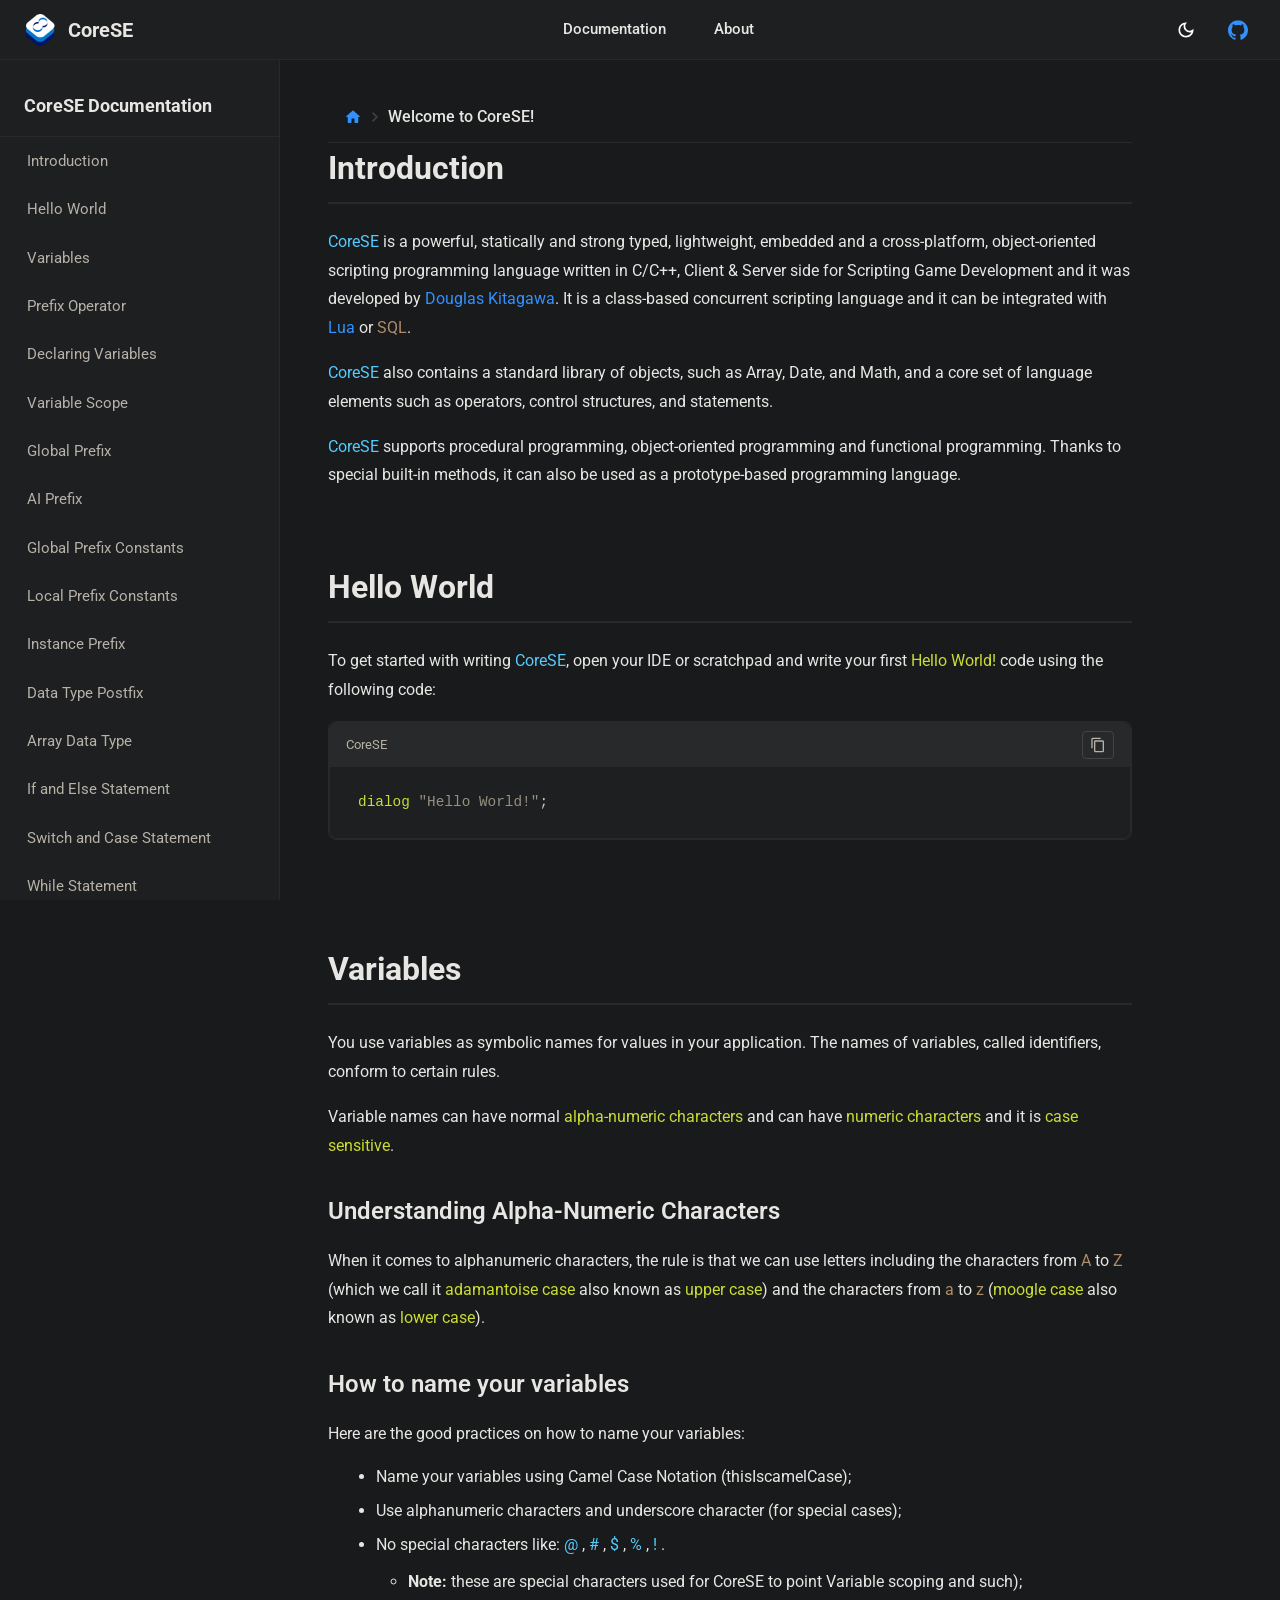
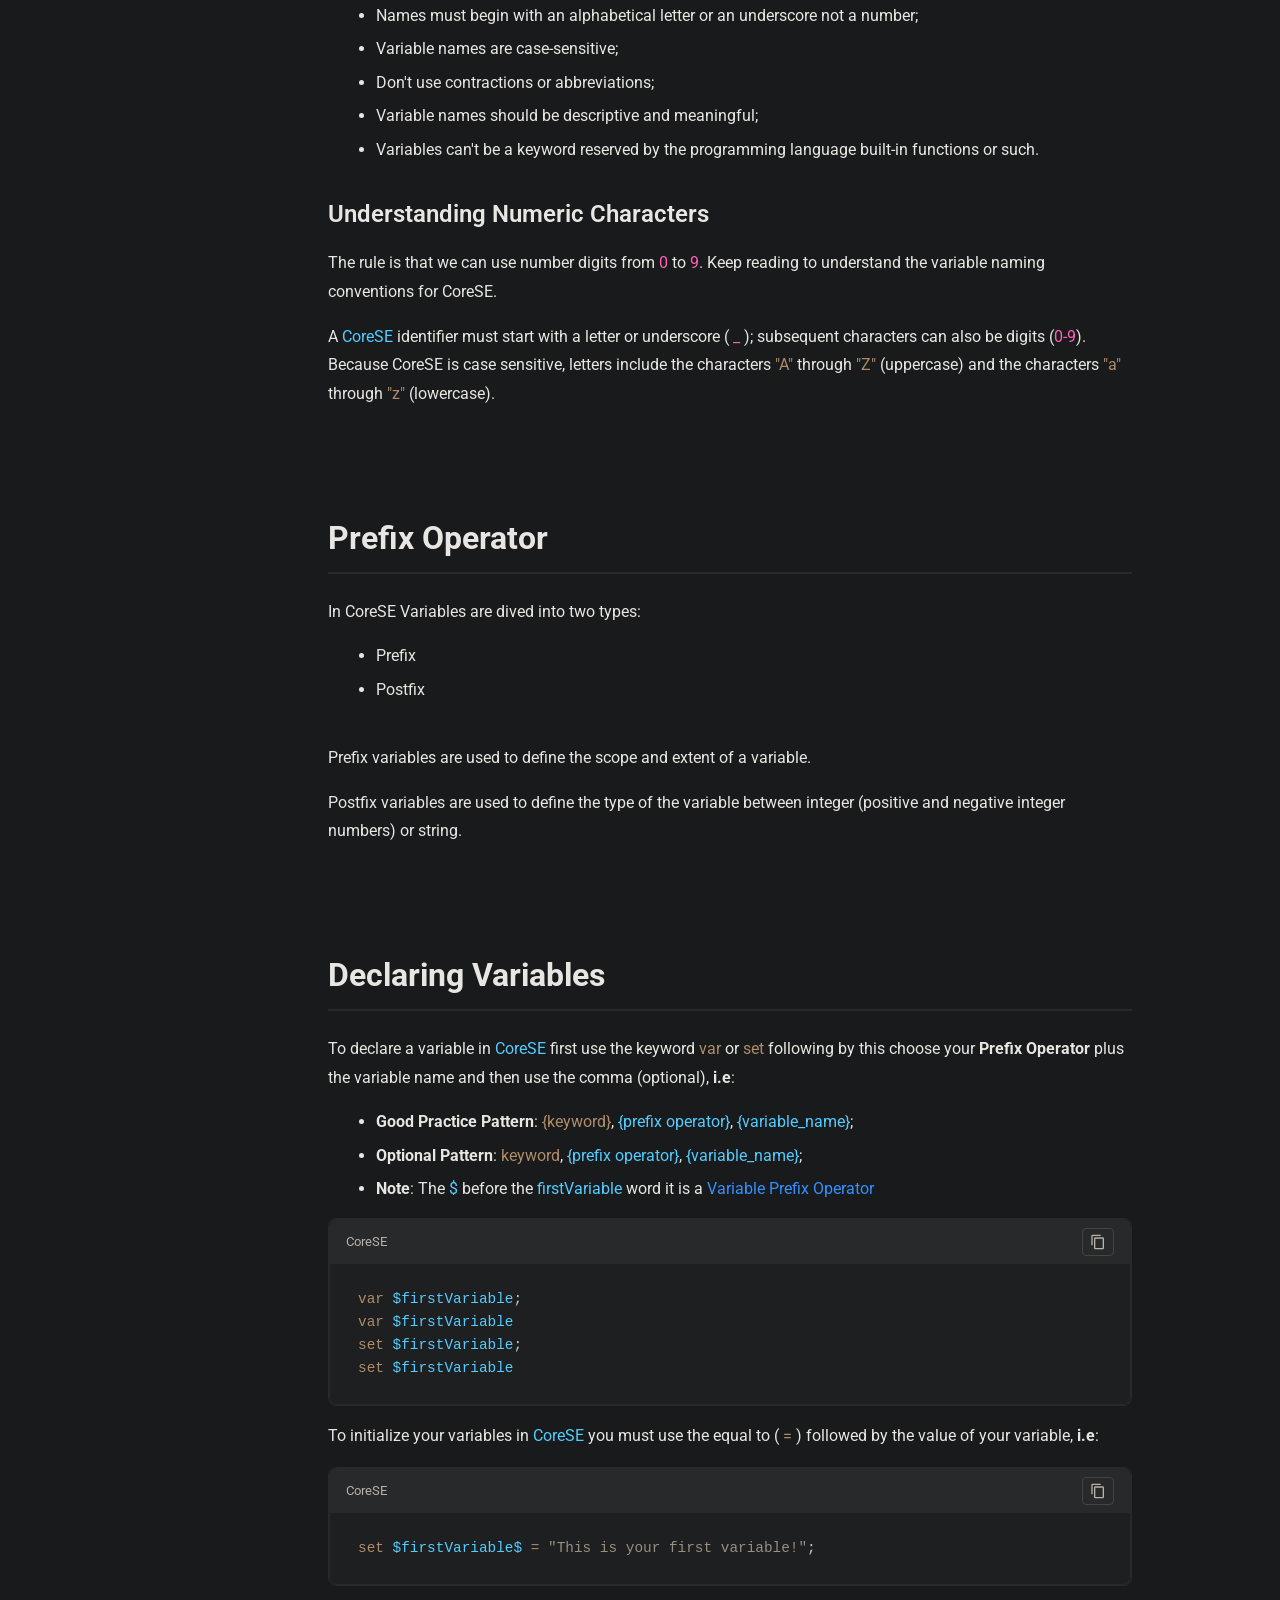
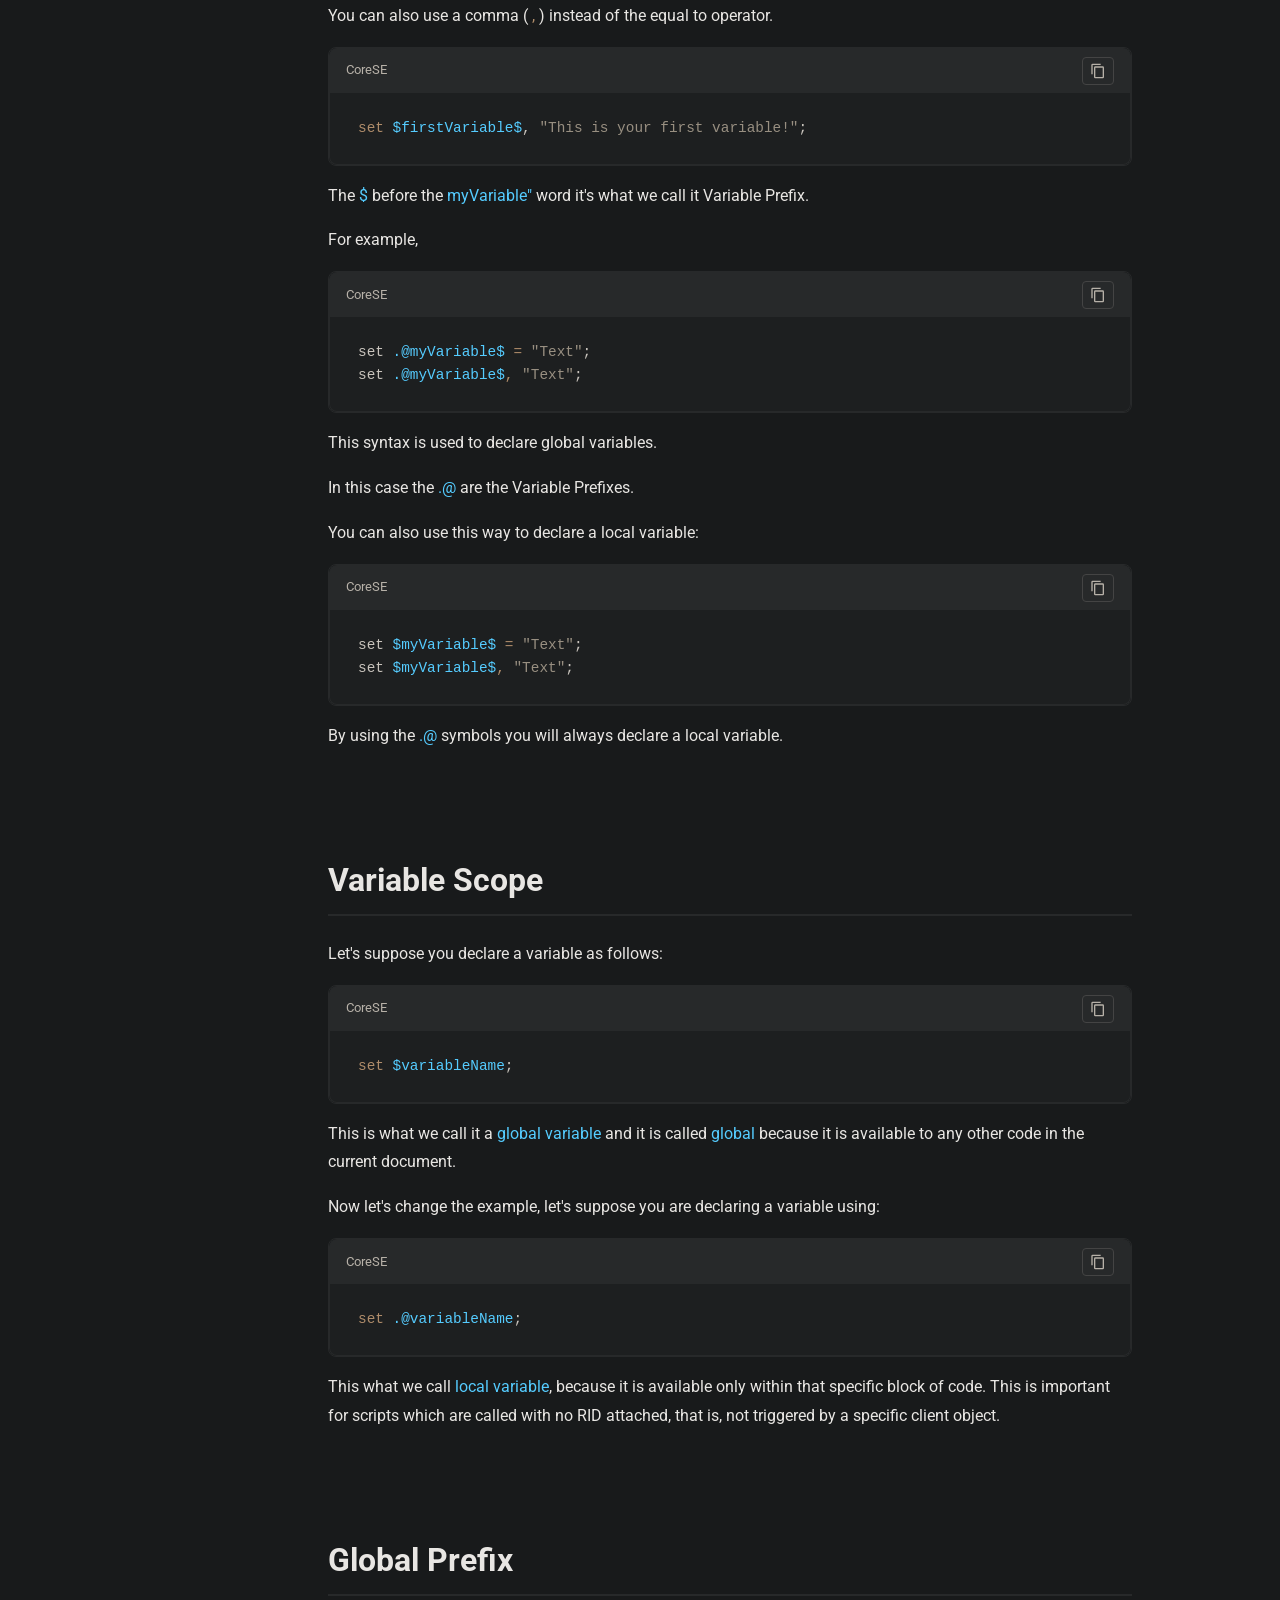
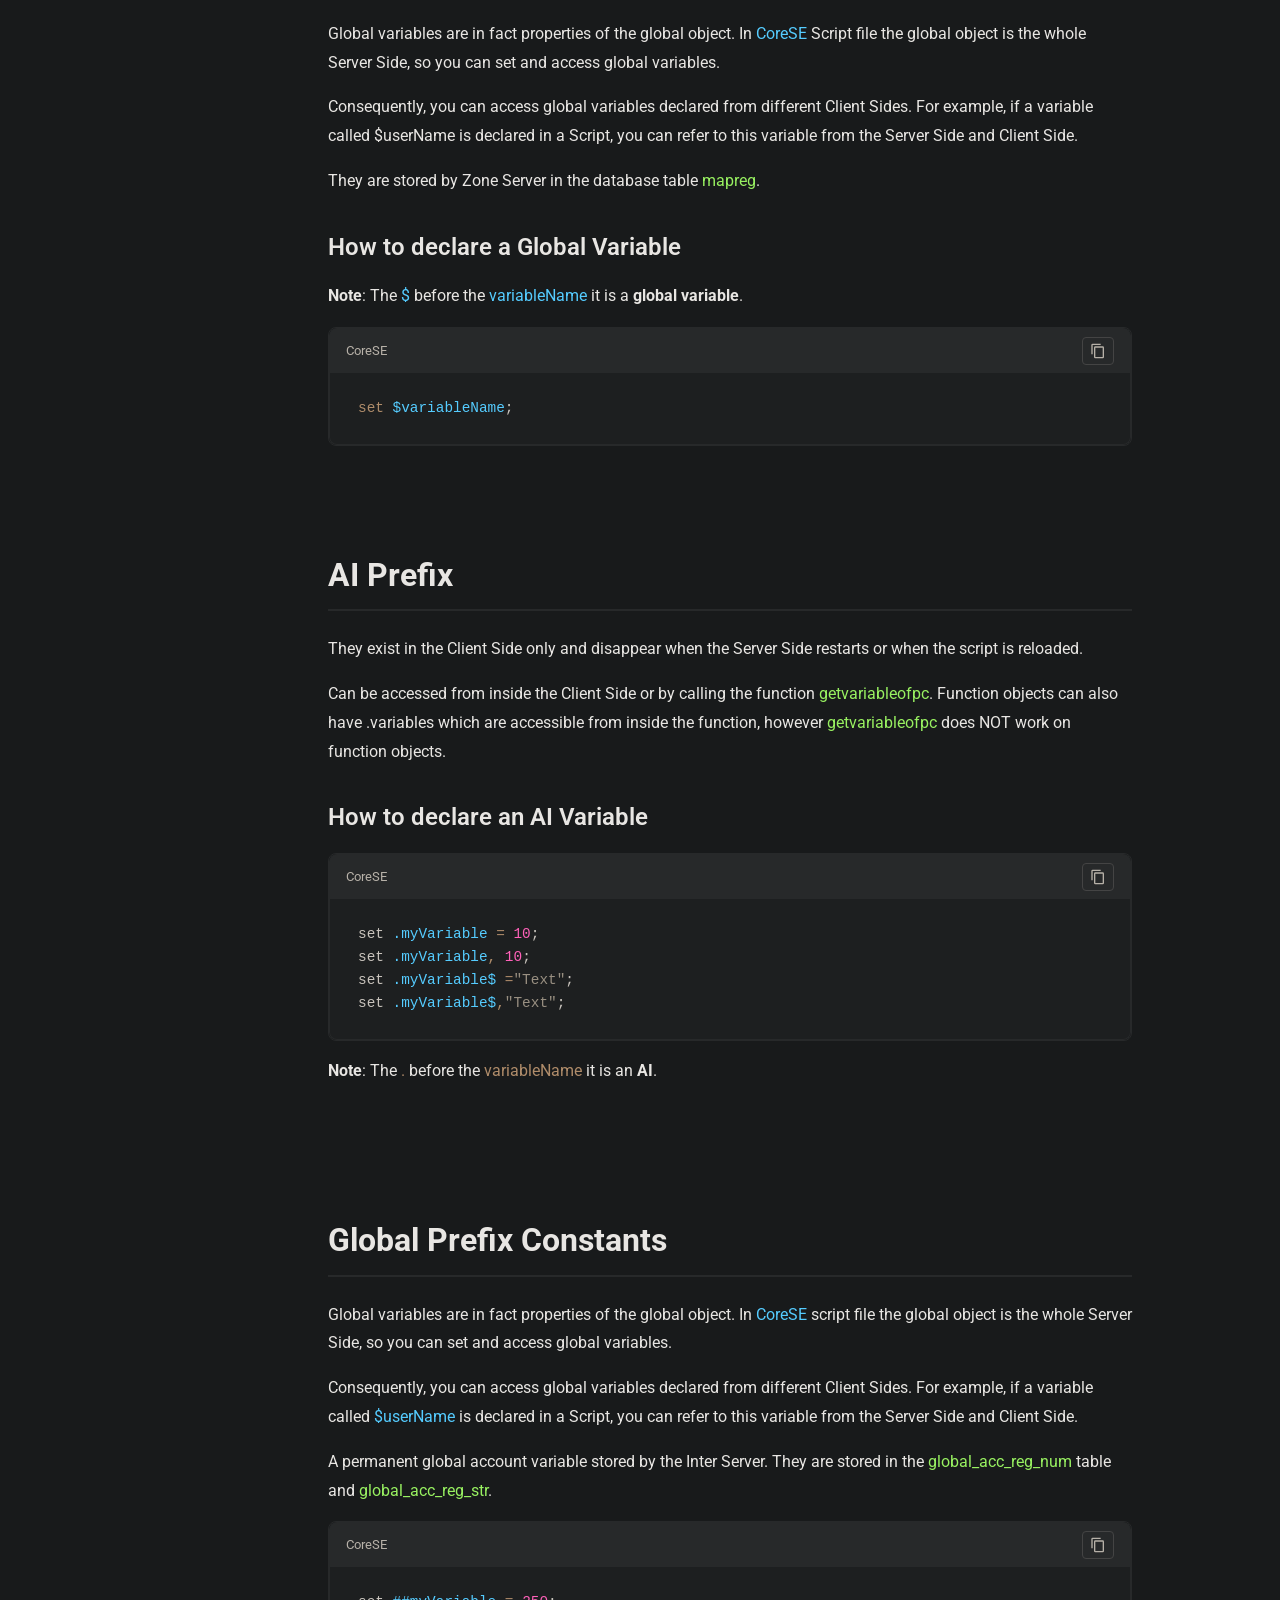
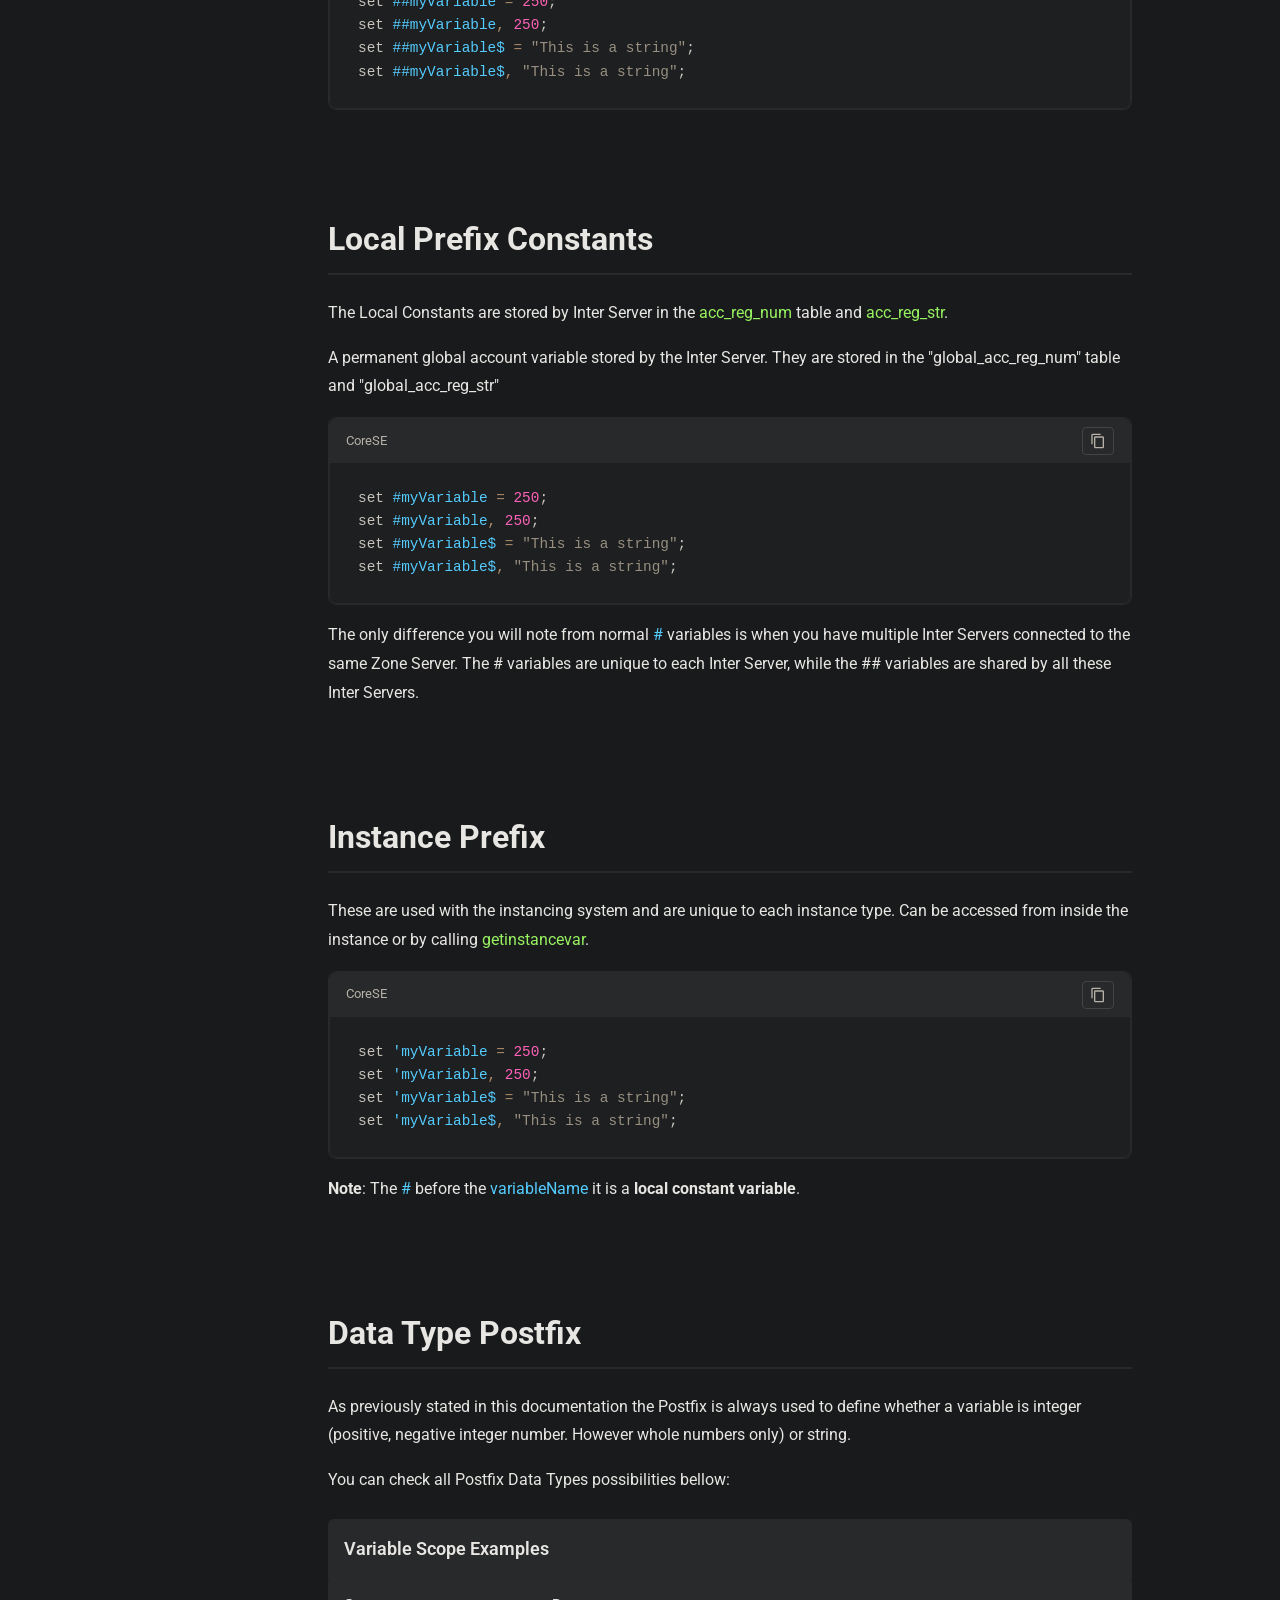
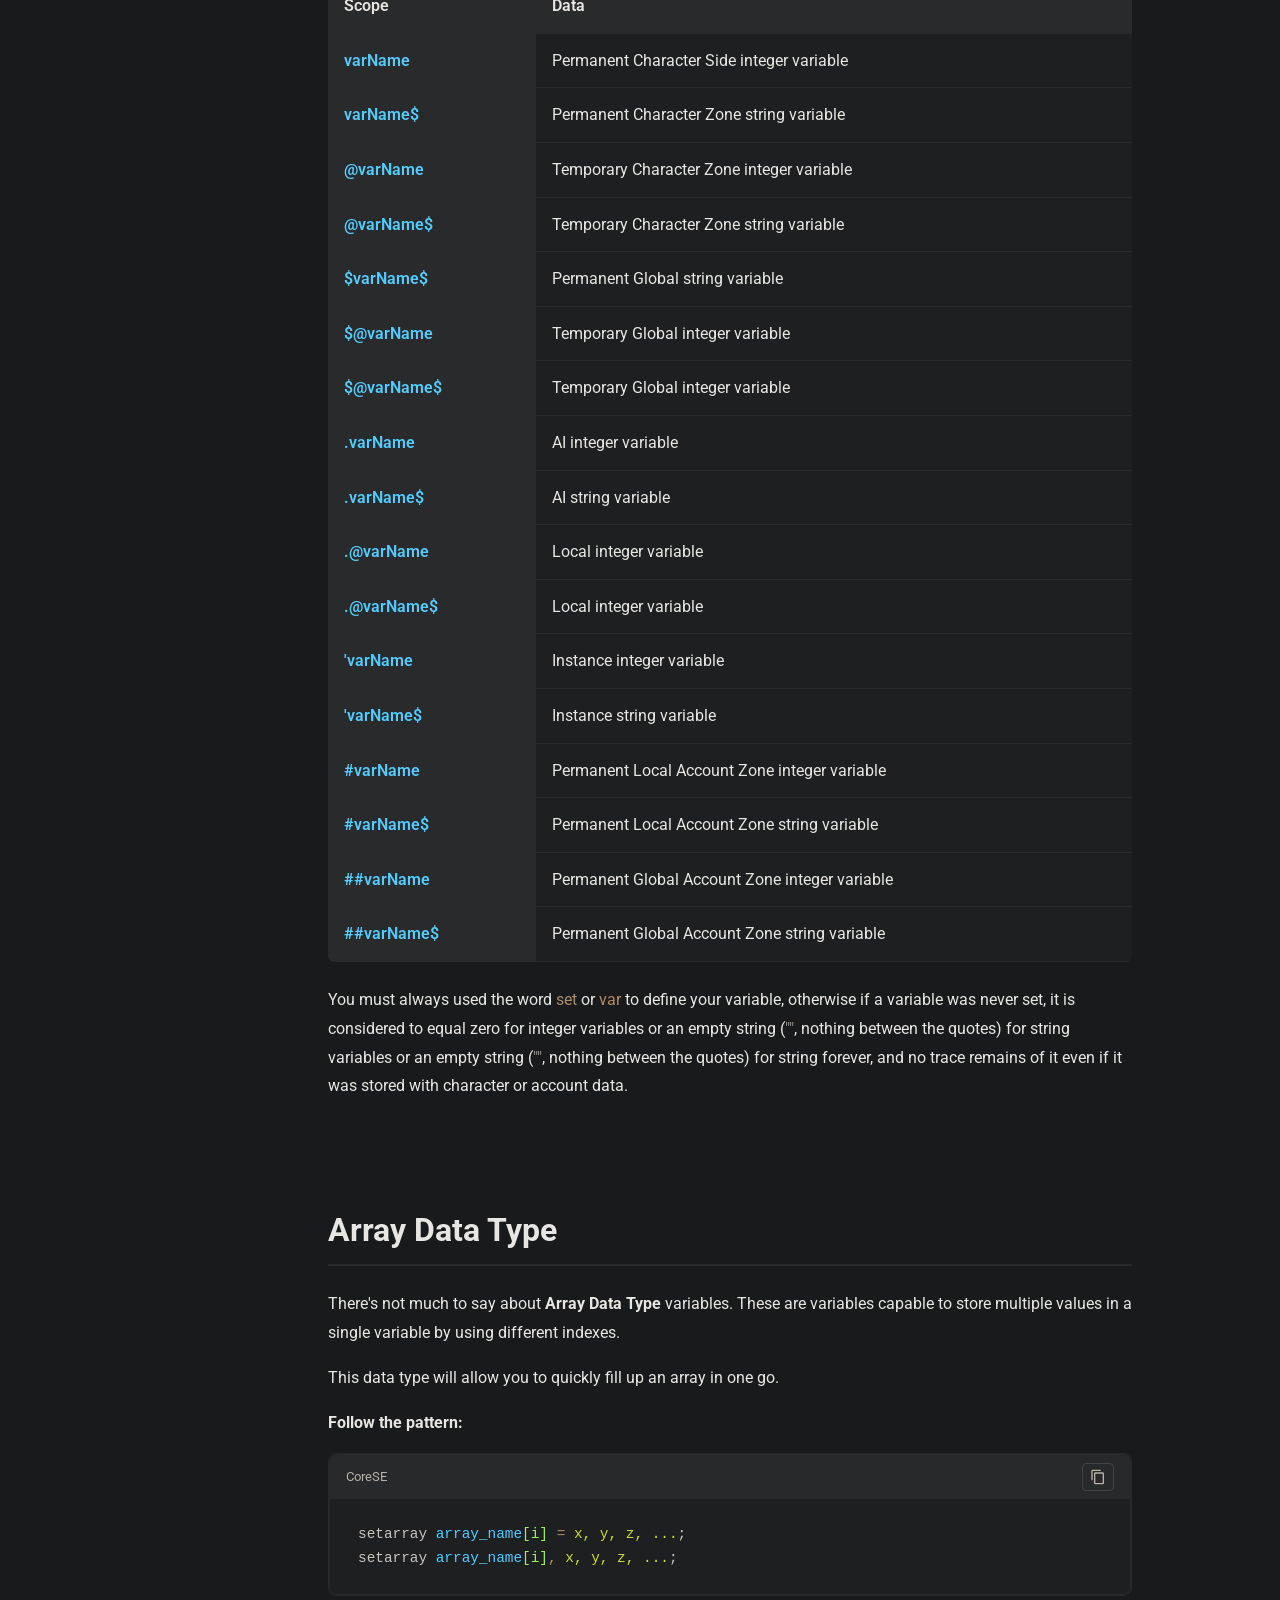
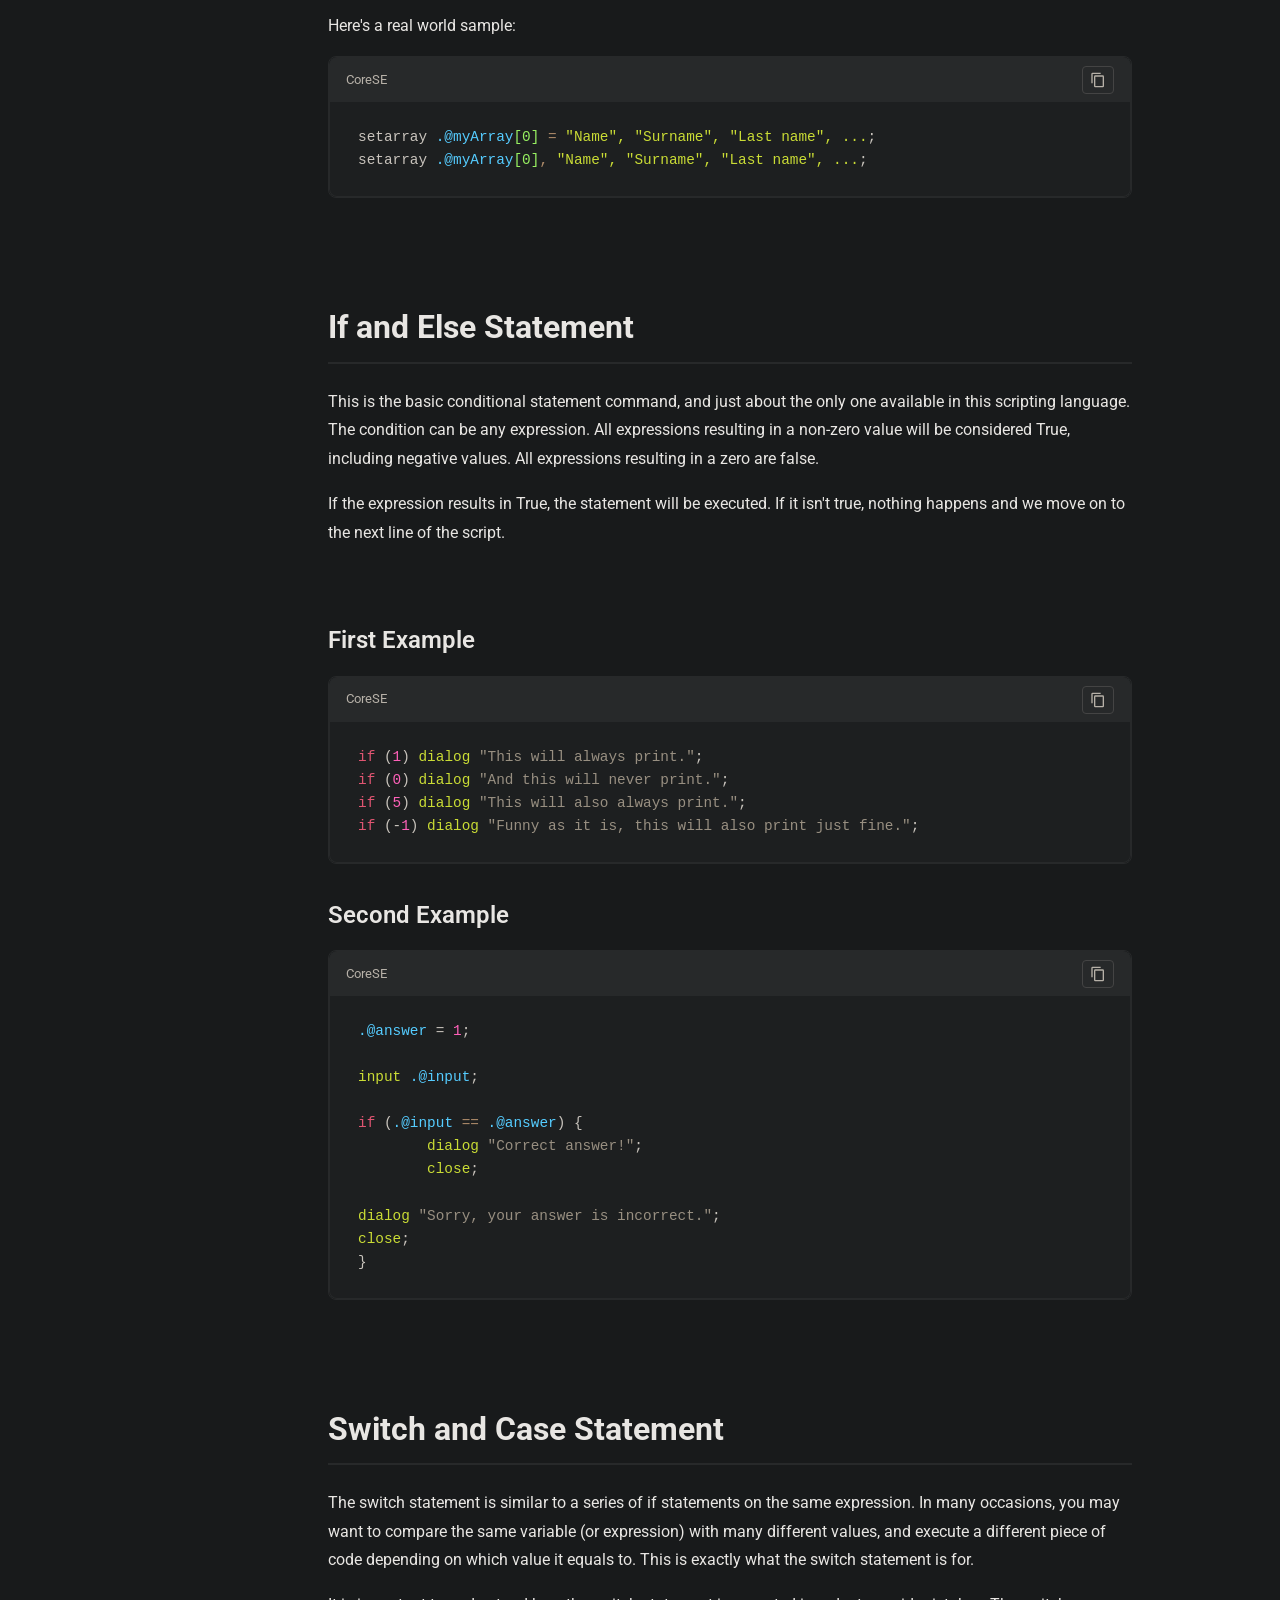
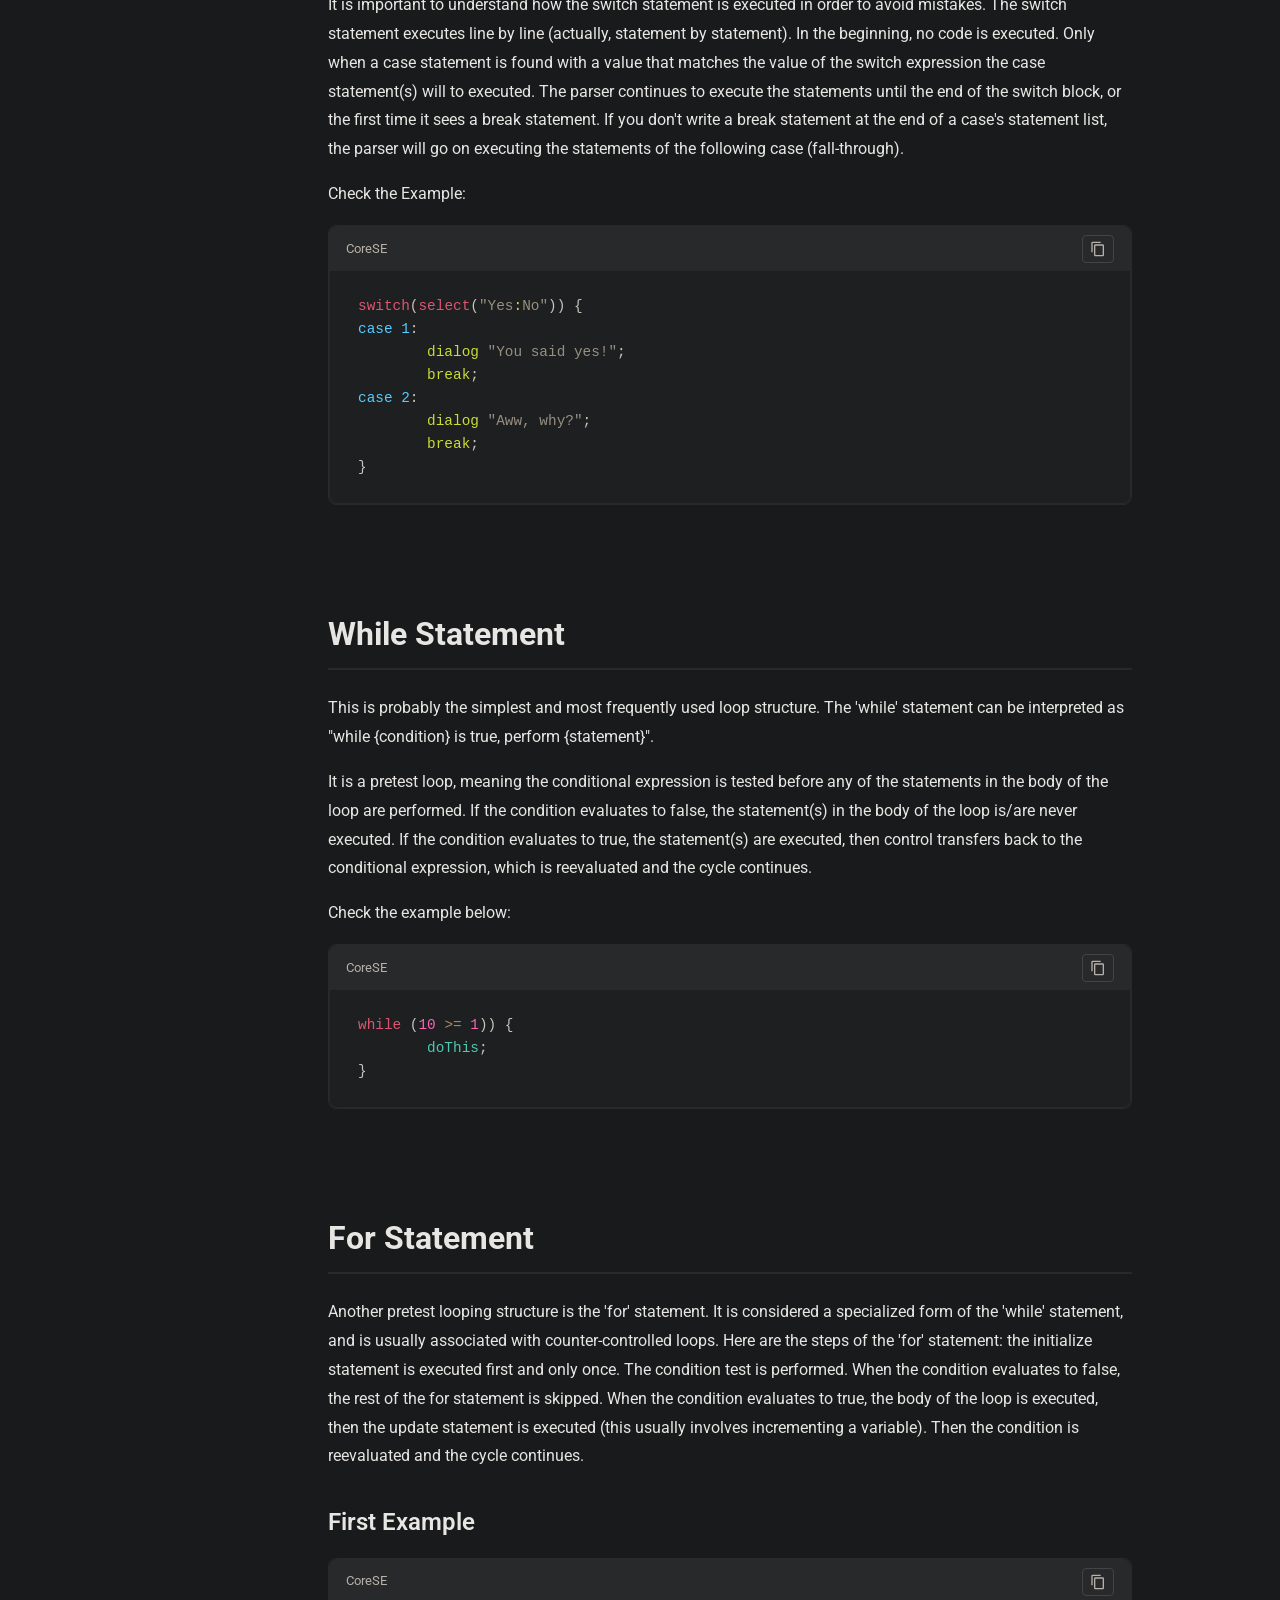
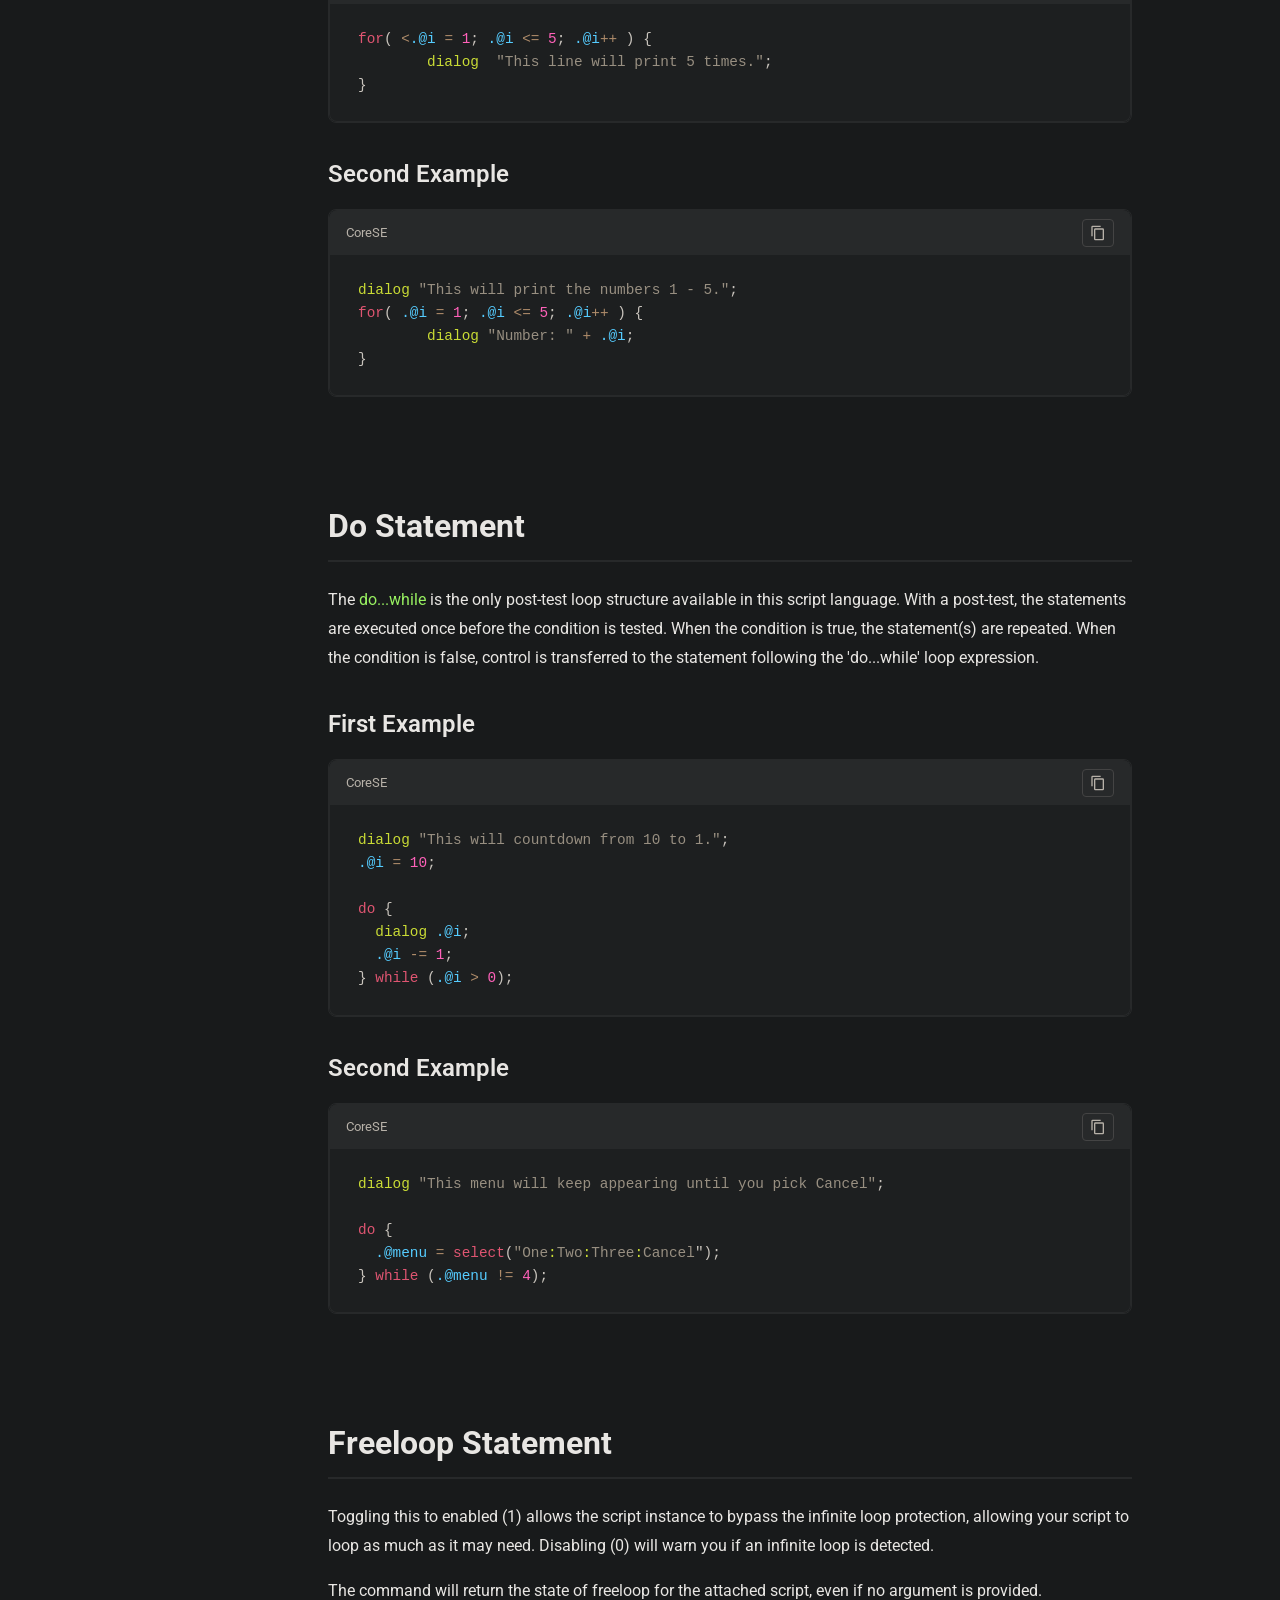
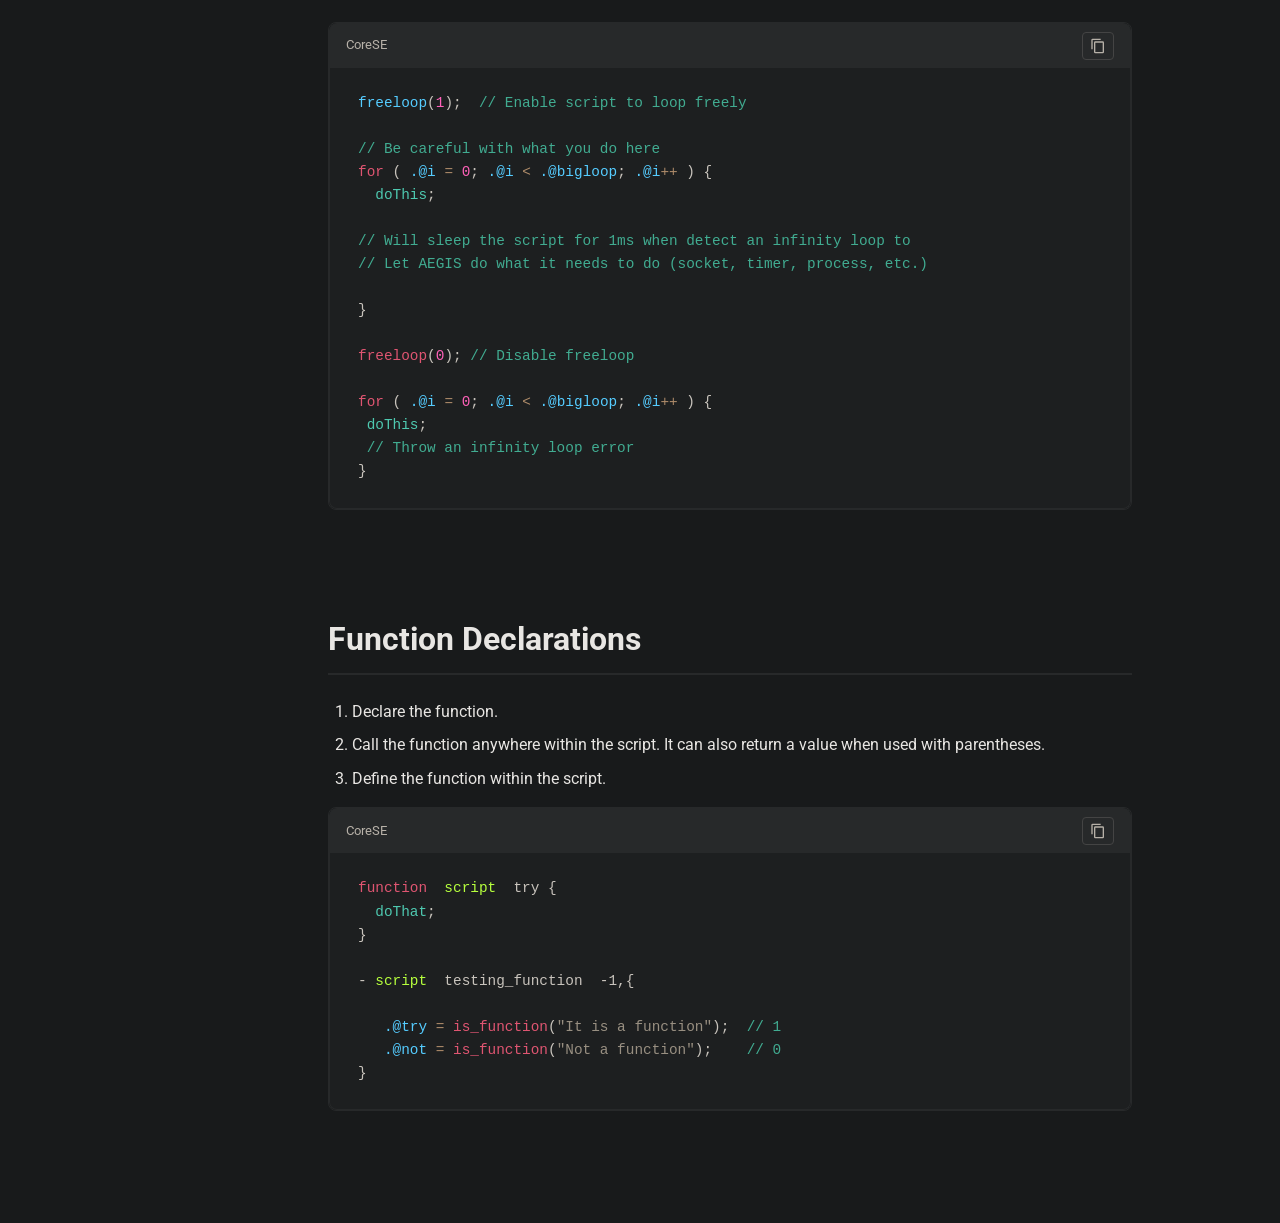
==== commit 56b2c459: "fix(corese-docs): correct HTML syntax issues and improve code formatting alignment" ====
--- a/index.html
+++ b/index.html
@@ -476,7 +476,7 @@
             <svg viewBox="0 0 24 24" width="16" height="16"><path fill="currentColor" d="M19,21H8V7H19M19,5H8A2,2 0 0,0 6,7V21A2,2 0 0,0 8,23H19A2,2 0 0,0 21,21V7A2,2 0 0,0 19,5M16,1H4A2,2 0 0,0 2,3V17H4V3H16V1Z"/></svg>
           </button>
         </div>
-        <pre class="language-core"><code><span class="code-keyword">setarray</span> <span class="code-scope">.@myArray</span> <span class="code-array">[0]</span></span> <span class="code-common">=</span> <span class="code-array-position">"Name", "Surname", "Last name", ...</span>;
+        <pre class="language-core"><code><span class="code-keyword">setarray</span> <span class="code-scope">.@myArray</span><span class="code-array">[0]</span></span> <span class="code-common">=</span> <span class="code-array-position">"Name", "Surname", "Last name", ...</span>;
 <span class="code-keyword">setarray</span> <span class="code-scope">.@myArray</span><span class="code-array">[0]</span></span><span class="code-common">,</span> <span class="code-array-position">"Name", "Surname", "Last name", ...</span>;</code></pre>
       </div>
 
@@ -685,8 +685,8 @@
 
 -	<span class="code-script">script</span>	testing_function	-1,{
 
-<span class="code-scope">.@try</span> <span class="code-common">=</span> <span class="code-function">is_function</span>(<span class="code-string">"It is a function"</span>); <span class="code-comment"> // 1</span>
-<span class="code-scope">.@not</span> <span class="code-common">=</span> <span class="code-function">is_function</span>(<span class="code-string">"Not a function"</span>); <span class="code-comment">   // 0</span>
+<span class="code-scope">   .@try</span> <span class="code-common">=</span> <span class="code-function">is_function</span>(<span class="code-string">"It is a function"</span>); <span class="code-comment"> // 1</span>
+<span class="code-scope">   .@not</span> <span class="code-common">=</span> <span class="code-function">is_function</span>(<span class="code-string">"Not a function"</span>); <span class="code-comment">   // 0</span>
 }</code></pre>
       </div>
     </section>
--- a/css/styles.css
+++ b/css/styles.css
@@ -627,7 +627,7 @@
 }
 
 .good-practices-list {
-  margin-left: 1.5rem;
+  margin-left: 3rem;
   margin-bottom: 1rem;
 }
 
@@ -636,6 +636,12 @@
   line-height: 1.6;
 }
 
+.good-practices-list li > ul {
+  margin-top: 0.75rem;
+  margin-left: 1rem;
+  padding-left: 1rem;
+}
+
 .paragraph-padding {
   margin-bottom: 1rem;
 }
@@ -646,6 +652,17 @@
 
 .li-fixer {
   margin-bottom: 0.5rem;
+  line-height: 1.6;
+}
+
+ol {
+  margin-left: 1.5rem;
+  margin-bottom: 1rem;
+}
+
+ol li {
+  margin-bottom: 0.5rem;
+  line-height: 1.6;
 }
 
 .section-padding {
